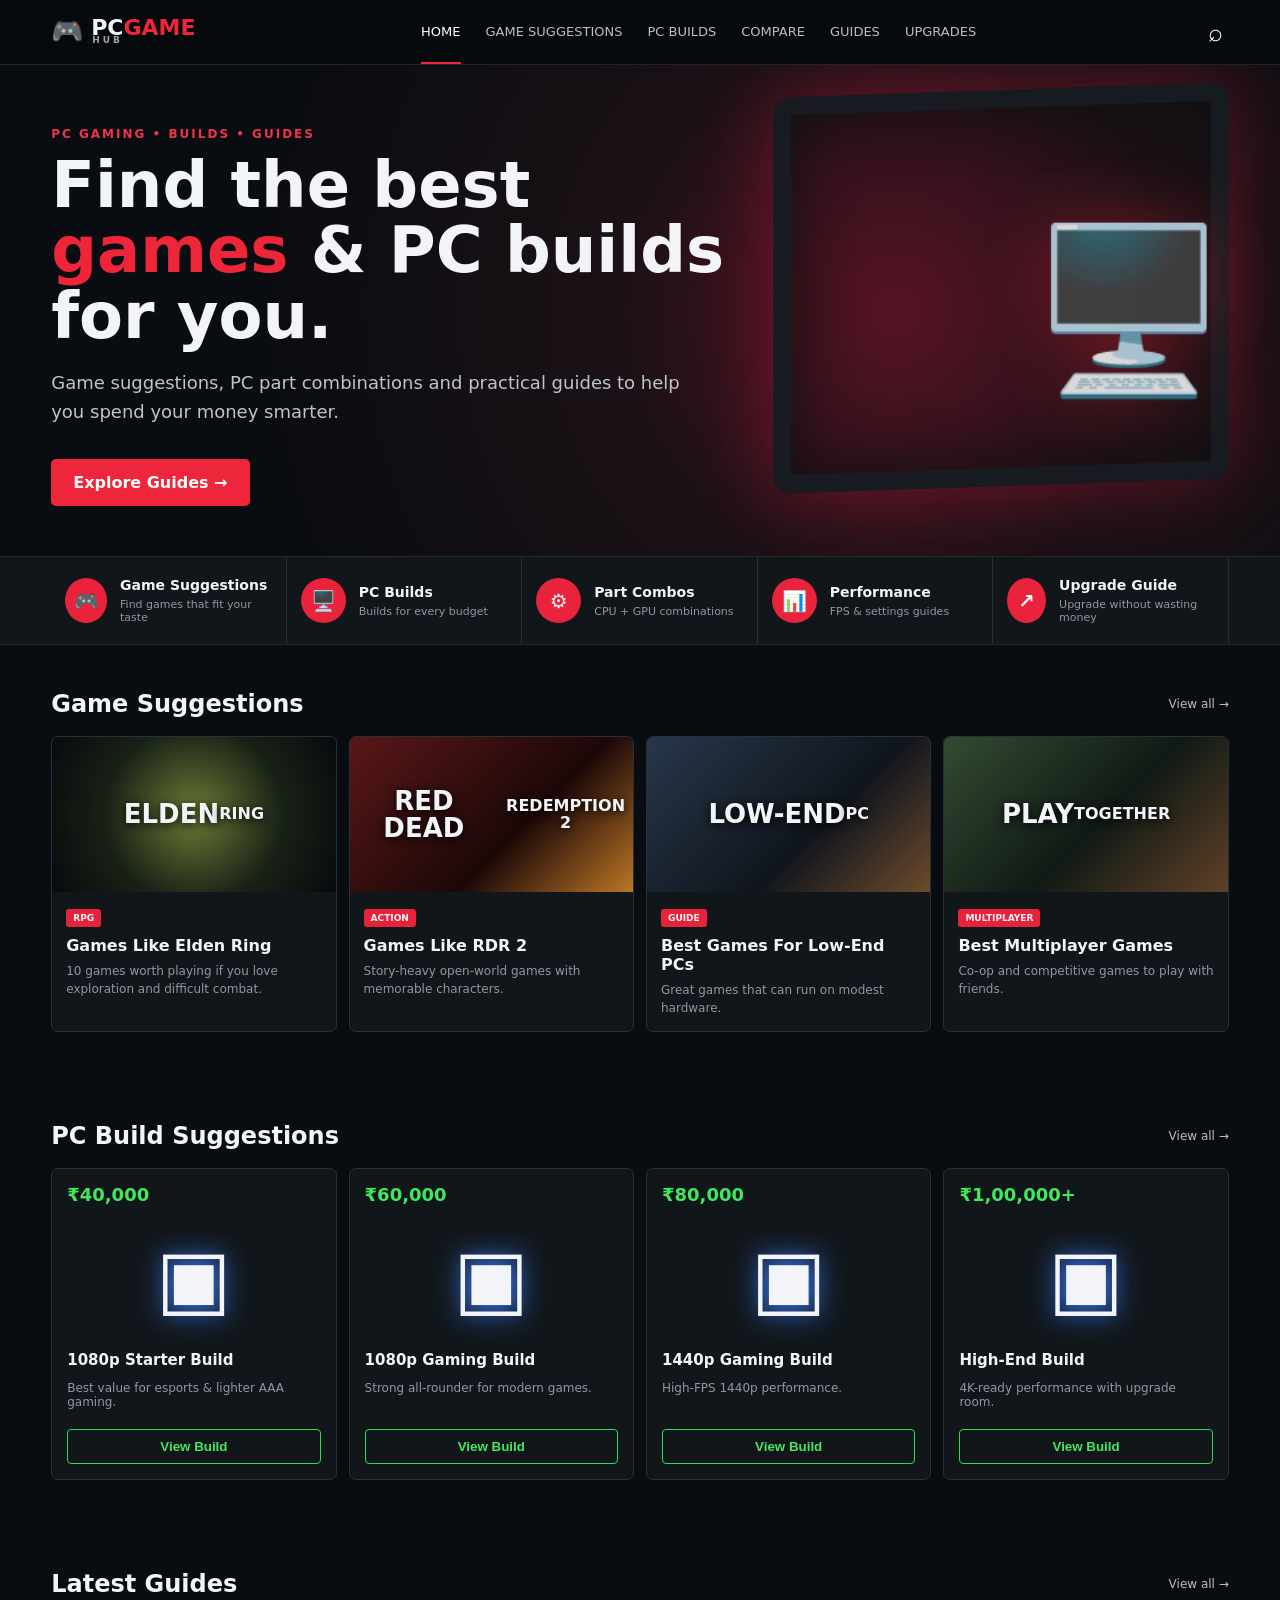
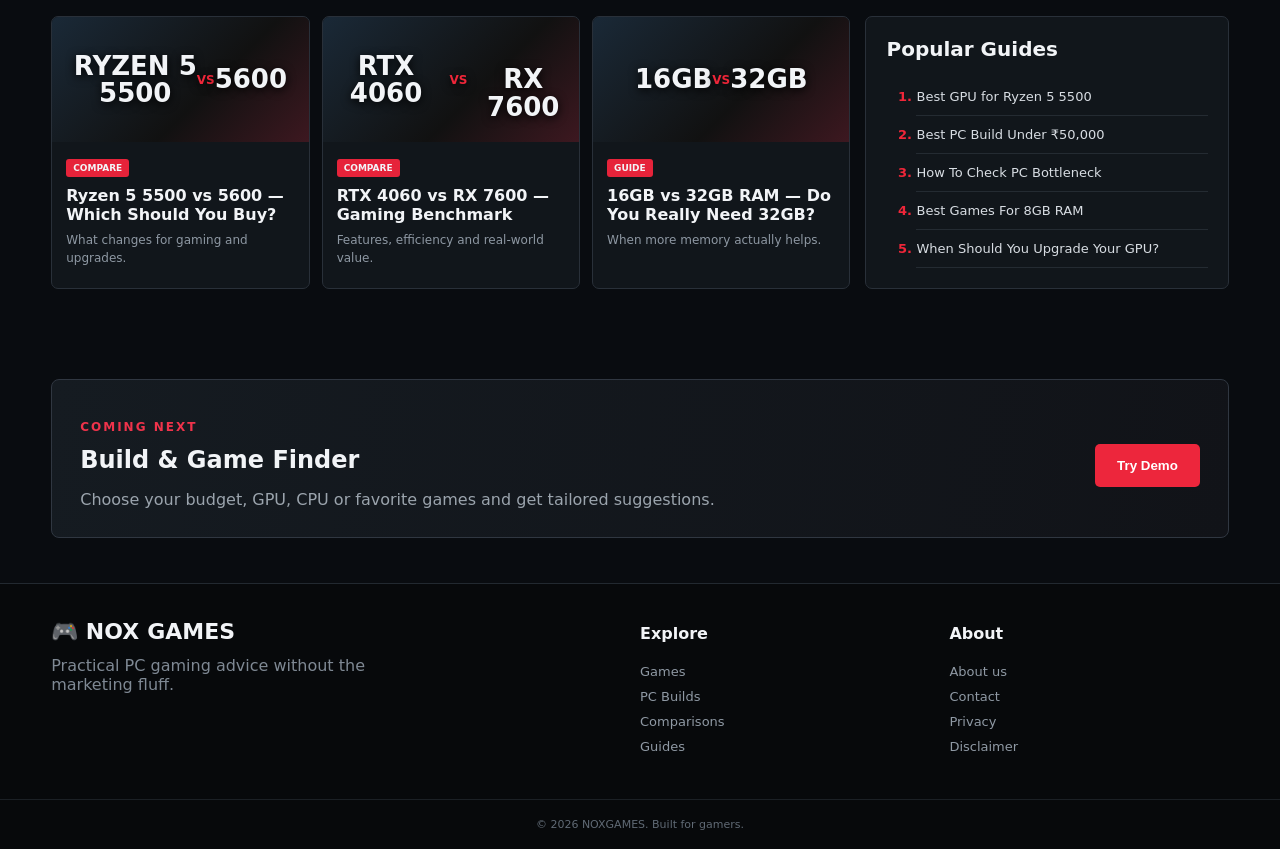
==== index.html @ 0045903d "Add files via upload site 1" ====
<!DOCTYPE html>
<html lang="en">
<head>
  <meta charset="UTF-8">
  <meta name="viewport" content="width=device-width, initial-scale=1.0">
  <meta name="description" content="NOXGAMES — game suggestions, PC build combinations, comparisons and upgrade guides.">
  <title>NOXGAMES — Games & PC Builds</title>
  <link rel="stylesheet" href="styles.css">
</head>
<body>
<header class="site-header">
  <div class="container nav">
    <a class="brand" href="#"><span class="brand-icon">🎮</span><span>PC<span>GAME</span><small>HUB</small></span></a>
    <button class="menu-btn" aria-label="Open menu">☰</button>
    <nav>
      <a class="active" href="#home">Home</a>
      <a href="#games">Game Suggestions</a>
      <a href="#builds">PC Builds</a>
      <a href="#compare">Compare</a>
      <a href="#guides">Guides</a>
      <a href="#upgrades">Upgrades</a>
    </nav>
    <button class="search-btn" aria-label="Search">⌕</button>
  </div>
</header>

<main id="home">
<section class="hero">
  <div class="hero-overlay"></div>
  <div class="container hero-content">
    <div class="hero-copy">
      <p class="eyebrow">PC GAMING • BUILDS • GUIDES</p>
      <h1>Find the best <span>games</span> & PC builds for you.</h1>
      <p>Game suggestions, PC part combinations and practical guides to help you spend your money smarter.</p>
      <a class="btn" href="#guides">Explore Guides →</a>
    </div>
    <div class="hero-art" aria-hidden="true">🖥️</div>
  </div>
</section>

<section class="quick-links">
  <div class="container quick-grid">
    <a href="#games"><b>🎮</b><span><strong>Game Suggestions</strong><small>Find games that fit your taste</small></span></a>
    <a href="#builds"><b>🖥️</b><span><strong>PC Builds</strong><small>Builds for every budget</small></span></a>
    <a href="#compare"><b>⚙️</b><span><strong>Part Combos</strong><small>CPU + GPU combinations</small></span></a>
    <a href="#guides"><b>📊</b><span><strong>Performance</strong><small>FPS & settings guides</small></span></a>
    <a href="#upgrades"><b>↗</b><span><strong>Upgrade Guide</strong><small>Upgrade without wasting money</small></span></a>
  </div>
</section>

<section class="section container" id="games">
  <div class="section-head"><h2>Game Suggestions</h2><a href="#">View all →</a></div>
  <div class="cards game-cards">
    <article class="card game-card"><div class="thumb t1">ELDEN<br><em>RING</em></div><div class="card-body"><span class="tag">RPG</span><h3>Games Like Elden Ring</h3><p>10 games worth playing if you love exploration and difficult combat.</p></div></article>
    <article class="card game-card"><div class="thumb t2">RED DEAD<br><em>REDEMPTION 2</em></div><div class="card-body"><span class="tag">ACTION</span><h3>Games Like RDR 2</h3><p>Story-heavy open-world games with memorable characters.</p></div></article>
    <article class="card game-card"><div class="thumb t3">LOW-END<br><em>PC</em></div><div class="card-body"><span class="tag">GUIDE</span><h3>Best Games For Low-End PCs</h3><p>Great games that can run on modest hardware.</p></div></article>
    <article class="card game-card"><div class="thumb t4">PLAY<br><em>TOGETHER</em></div><div class="card-body"><span class="tag">MULTIPLAYER</span><h3>Best Multiplayer Games</h3><p>Co-op and competitive games to play with friends.</p></div></article>
  </div>
</section>

<section class="section container" id="builds">
  <div class="section-head"><h2>PC Build Suggestions</h2><a href="#">View all →</a></div>
  <div class="cards build-cards">
    <article class="build-card"><div class="price">₹40,000</div><div class="pc">▣</div><h3>1080p Starter Build</h3><p>Best value for esports & lighter AAA gaming.</p><button>View Build</button></article>
    <article class="build-card"><div class="price">₹60,000</div><div class="pc">▣</div><h3>1080p Gaming Build</h3><p>Strong all-rounder for modern games.</p><button>View Build</button></article>
    <article class="build-card"><div class="price">₹80,000</div><div class="pc">▣</div><h3>1440p Gaming Build</h3><p>High-FPS 1440p performance.</p><button>View Build</button></article>
    <article class="build-card"><div class="price">₹1,00,000+</div><div class="pc">▣</div><h3>High-End Build</h3><p>4K-ready performance with upgrade room.</p><button>View Build</button></article>
  </div>
</section>

<section class="section container" id="guides">
  <div class="section-head"><h2>Latest Guides</h2><a href="#">View all →</a></div>
  <div class="content-grid">
    <div class="cards guide-cards">
      <article class="card guide-card"><div class="guide-thumb">RYZEN 5<br>5500 <small>VS</small> 5600</div><div class="card-body"><span class="tag">COMPARE</span><h3>Ryzen 5 5500 vs 5600 — Which Should You Buy?</h3><p>What changes for gaming and upgrades.</p></div></article>
      <article class="card guide-card"><div class="guide-thumb">RTX 4060<br><small>VS</small><br>RX 7600</div><div class="card-body"><span class="tag">COMPARE</span><h3>RTX 4060 vs RX 7600 — Gaming Benchmark</h3><p>Features, efficiency and real-world value.</p></div></article>
      <article class="card guide-card"><div class="guide-thumb">16GB <small>VS</small> 32GB</div><div class="card-body"><span class="tag">GUIDE</span><h3>16GB vs 32GB RAM — Do You Really Need 32GB?</h3><p>When more memory actually helps.</p></div></article>
    </div>
    <aside class="popular">
      <h2>Popular Guides</h2>
      <ol>
        <li>Best GPU for Ryzen 5 5500</li>
        <li>Best PC Build Under ₹50,000</li>
        <li>How To Check PC Bottleneck</li>
        <li>Best Games For 8GB RAM</li>
        <li>When Should You Upgrade Your GPU?</li>
      </ol>
    </aside>
  </div>
</section>

<section class="section container" id="compare">
  <div class="tool-box">
    <div><p class="eyebrow">COMING NEXT</p><h2>Build & Game Finder</h2><p>Choose your budget, GPU, CPU or favorite games and get tailored suggestions.</p></div>
    <button class="btn" onclick="alert('The recommendation engine is the next feature to add.')">Try Demo</button>
  </div>
</section>
</main>

<footer id="upgrades">
  <div class="container footer-grid">
    <div><div class="brand">🎮 NOX<span>GAMES</span></div><p>Practical PC gaming advice without the marketing fluff.</p></div>
    <div><h4>Explore</h4><a href="#games">Games</a><a href="#builds">PC Builds</a><a href="#compare">Comparisons</a><a href="#guides">Guides</a></div>
    <div><h4>About</h4><a href="#">About us</a><a href="#">Contact</a><a href="#">Privacy</a><a href="#">Disclaimer</a></div>
  </div>
  <div class="copyright">© 2026 NOXGAMES. Built for gamers.</div>
</footer>
<script src="script.js"></script>
</body>
</html>
---- styles.css ----
*{box-sizing:border-box}html{scroll-behavior:smooth}body{margin:0;background:#090c10;color:#f2f4f7;font-family:Inter,system-ui,-apple-system,Segoe UI,Arial,sans-serif}a{text-decoration:none;color:inherit}.container{width:min(1380px,92%);margin:auto}.site-header{position:sticky;top:0;z-index:10;background:#080b0eeb;border-bottom:1px solid #20252b;backdrop-filter:blur(12px)}.nav{height:64px;display:flex;align-items:center;gap:28px}.brand{font-weight:900;font-size:22px;line-height:.75;display:flex;align-items:center;gap:8px}.brand>span:last-child>span{color:#ef2639}.brand small{display:block;font-size:9px;letter-spacing:3px;color:#9da4ad;margin-left:1px}.brand-icon{font-size:26px}nav{display:flex;gap:25px;flex:1;justify-content:center}nav a{font-size:13px;text-transform:uppercase;color:#b7bec7;padding:23px 0}nav a:hover,nav .active{color:#fff;border-bottom:2px solid #ef2639}.search-btn,.menu-btn{border:0;background:none;color:white;font-size:25px}.menu-btn{display:none}.hero{min-height:430px;position:relative;overflow:hidden;background:radial-gradient(circle at 70% 50%,#571324 0,#1b1116 30%,#090c10 70%)}.hero:after{content:"";position:absolute;right:4%;top:25px;width:420px;height:360px;border:18px solid #171c22;border-radius:18px;box-shadow:0 0 80px #d51c3c66,inset 0 0 60px #111;transform:skewY(-2deg);opacity:.95}.hero-content{position:relative;z-index:2;display:flex;align-items:center;min-height:430px}.hero-copy{width:60%;padding:50px 0}.eyebrow{font-size:12px;letter-spacing:2px;color:#ef334b;font-weight:800}.hero h1{font-size:clamp(42px,5vw,72px);line-height:1.02;margin:12px 0 20px;max-width:760px}.hero h1 span{color:#ef2639}.hero p:not(.eyebrow){color:#bdc4cc;font-size:18px;line-height:1.6;max-width:650px}.btn{display:inline-block;margin-top:15px;background:#ed263c;color:white;padding:14px 22px;border-radius:5px;font-weight:800;border:0;cursor:pointer}.hero-art{margin-left:auto;font-size:160px;filter:drop-shadow(0 0 35px #ed263966);opacity:.9}.quick-links{background:#11161b;border-top:1px solid #222930;border-bottom:1px solid #222930}.quick-grid{display:grid;grid-template-columns:repeat(5,1fr)}.quick-grid a{display:flex;align-items:center;gap:13px;padding:20px 14px;border-right:1px solid #262d35}.quick-grid b{display:grid;place-items:center;background:#e9233b;width:45px;height:45px;border-radius:50%;font-size:20px}.quick-grid strong,.quick-grid small{display:block}.quick-grid strong{font-size:14px}.quick-grid small{color:#8e98a3;margin-top:5px;font-size:11px}.section{padding:45px 0}.section-head{display:flex;justify-content:space-between;align-items:center;margin-bottom:18px}.section-head h2{margin:0;font-size:24px}.section-head a{font-size:12px;color:#b9c0c8}.cards{display:grid;gap:12px}.game-cards{grid-template-columns:repeat(4,1fr)}.card{background:#11161b;border:1px solid #293039;border-radius:7px;overflow:hidden}.thumb,.guide-thumb{height:155px;display:flex;align-items:center;justify-content:center;text-align:center;font-weight:900;font-size:26px;line-height:1.05;text-shadow:0 2px 10px #000}.thumb em{font-style:normal;font-size:16px}.t1{background:radial-gradient(circle,#6b7b35,#182116 55%,#080a0d)}.t2{background:linear-gradient(135deg,#5a1718,#1c0808 60%,#bc7626)}.t3{background:linear-gradient(135deg,#27374b,#10151c 60%,#6c4b2a)}.t4{background:linear-gradient(135deg,#334b32,#101a15 55%,#604027)}.card-body{padding:14px}.tag{font-size:9px;font-weight:900;background:#e6233a;padding:4px 7px;border-radius:3px}.card h3{font-size:16px;margin:11px 0 7px}.card p{color:#8e98a3;font-size:12px;line-height:1.5;margin:0}.build-cards{grid-template-columns:repeat(4,1fr)}.build-card{background:#11161b;border:1px solid #293039;border-radius:7px;padding:15px;position:relative}.price{color:#42e85a;font-weight:900;font-size:18px}.pc{height:130px;display:grid;place-items:center;font-size:80px;text-shadow:0 0 25px #3c80ff;margin:8px 0}.build-card h3{margin:0 0 6px;font-size:15px}.build-card p{color:#8e98a3;font-size:12px;min-height:36px}.build-card button{width:100%;background:transparent;border:1px solid #2edb4d;color:#47e75f;padding:9px;border-radius:4px;font-weight:800}.content-grid{display:grid;grid-template-columns:2.2fr 1fr;gap:15px}.guide-cards{grid-template-columns:repeat(3,1fr)}.guide-thumb{height:125px;background:linear-gradient(135deg,#1a2937,#111 60%,#3d1820)}.guide-thumb small{font-size:12px;color:#ef2639}.popular{background:#11161b;border:1px solid #293039;border-radius:7px;padding:20px}.popular h2{margin-top:0;font-size:20px}.popular ol{padding-left:30px;margin:0}.popular li{padding:11px 0;border-bottom:1px solid #242b32;color:#d8dde3;font-size:13px}.popular li::marker{color:#ef2639;font-weight:900}.tool-box{display:flex;justify-content:space-between;align-items:center;padding:28px;border:1px solid #303741;border-radius:8px;background:linear-gradient(100deg,#151b21,#111318)}.tool-box h2{margin:4px 0}.tool-box p:not(.eyebrow){color:#9ba4ad;margin-bottom:0}footer{border-top:1px solid #222930;background:#07090b;padding-top:40px}.footer-grid{display:grid;grid-template-columns:2fr 1fr 1fr;gap:30px;padding-bottom:35px}.footer-grid p{color:#7f8994;max-width:380px}.footer-grid h4{margin-top:0}.footer-grid a{display:block;color:#8f99a4;font-size:13px;margin:10px 0}.copyright{text-align:center;border-top:1px solid #1b2025;padding:18px;color:#606a75;font-size:11px}.menu-btn{display:none}@media(max-width:900px){nav{display:none}.menu-btn{display:block;margin-left:auto}.search-btn{display:none}.hero-copy{width:100%}.hero-art{display:none}.quick-grid{grid-template-columns:repeat(2,1fr)}.game-cards,.build-cards{grid-template-columns:repeat(2,1fr)}.content-grid{grid-template-columns:1fr}.guide-cards{grid-template-columns:repeat(2,1fr)}}@media(max-width:560px){.nav{height:58px}.brand{font-size:18px}.hero{min-height:520px}.hero-content{min-height:520px}.hero h1{font-size:40px}.hero p:not(.eyebrow){font-size:15px}.quick-grid,.game-cards,.build-cards,.guide-cards,.footer-grid{grid-template-columns:1fr}.quick-grid a{border-right:0}.section{padding:32px 0}.tool-box{display:block}.tool-box .btn{width:100%}}
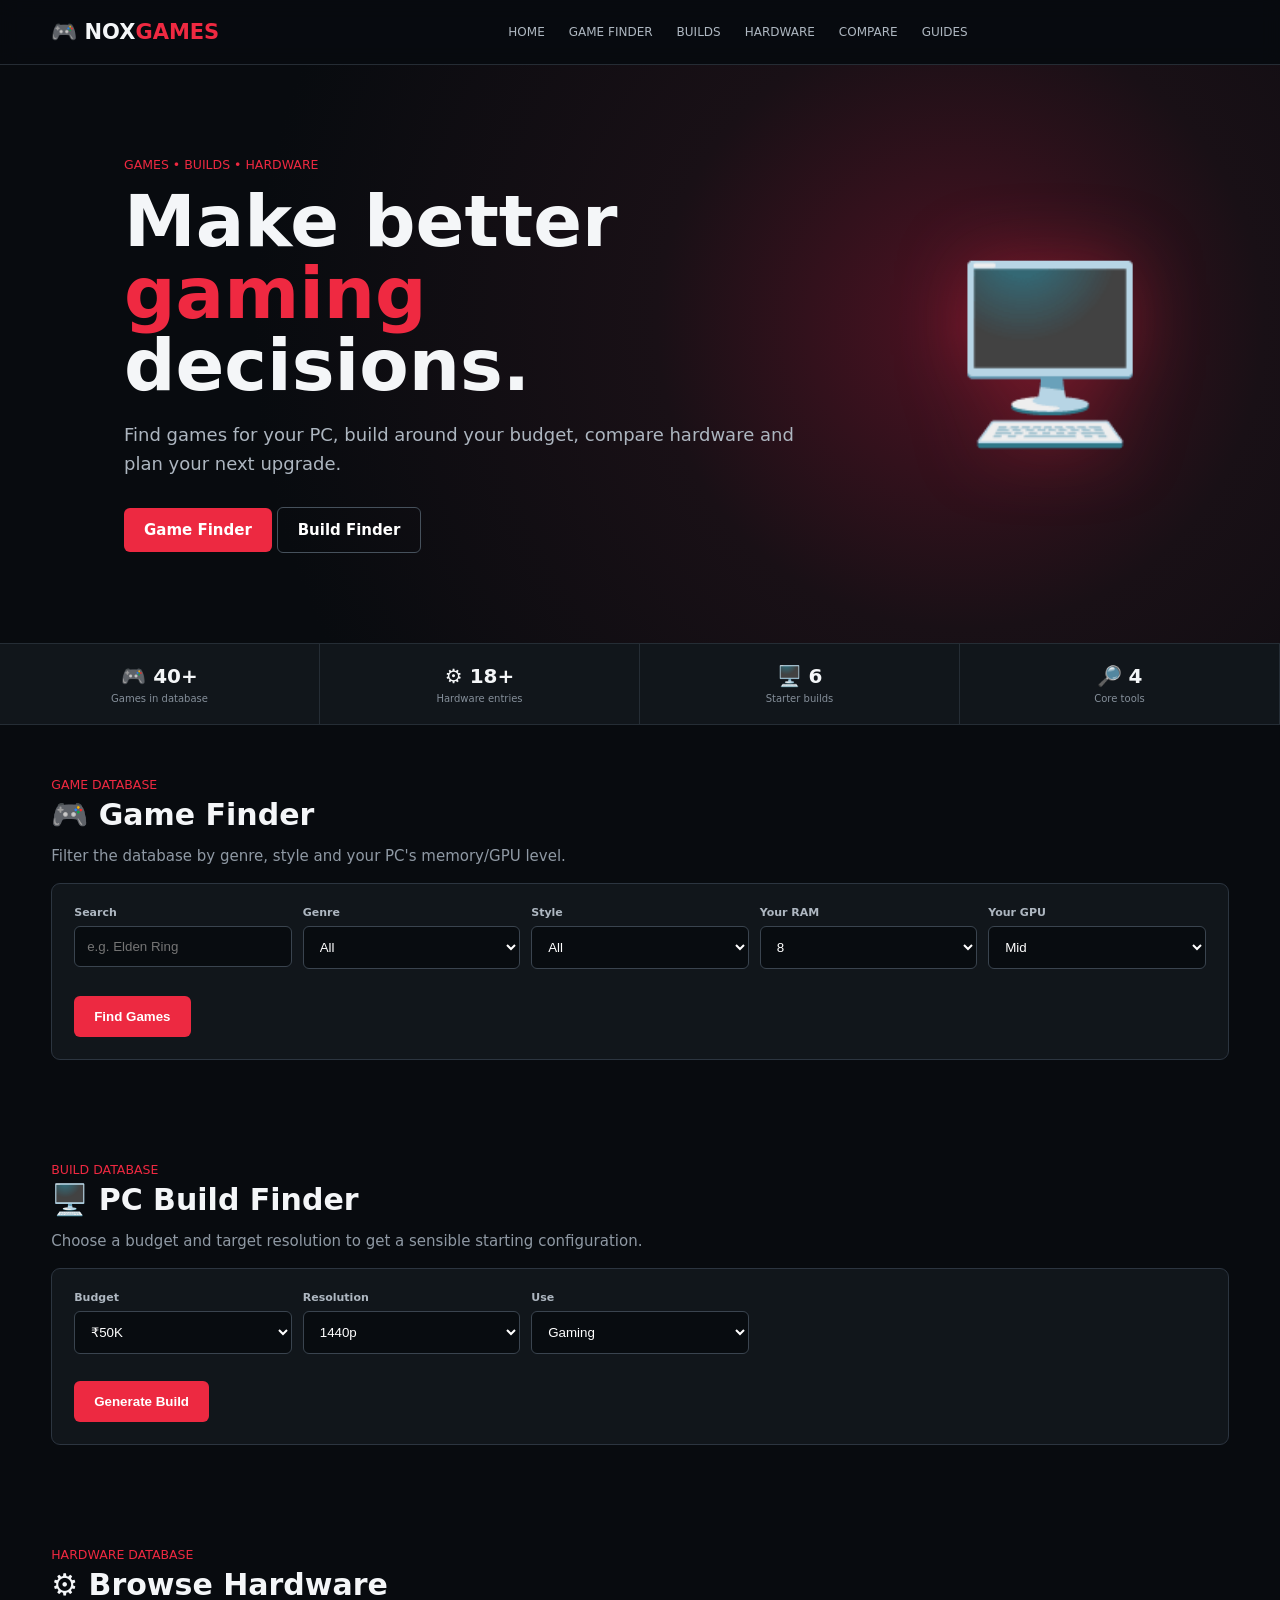
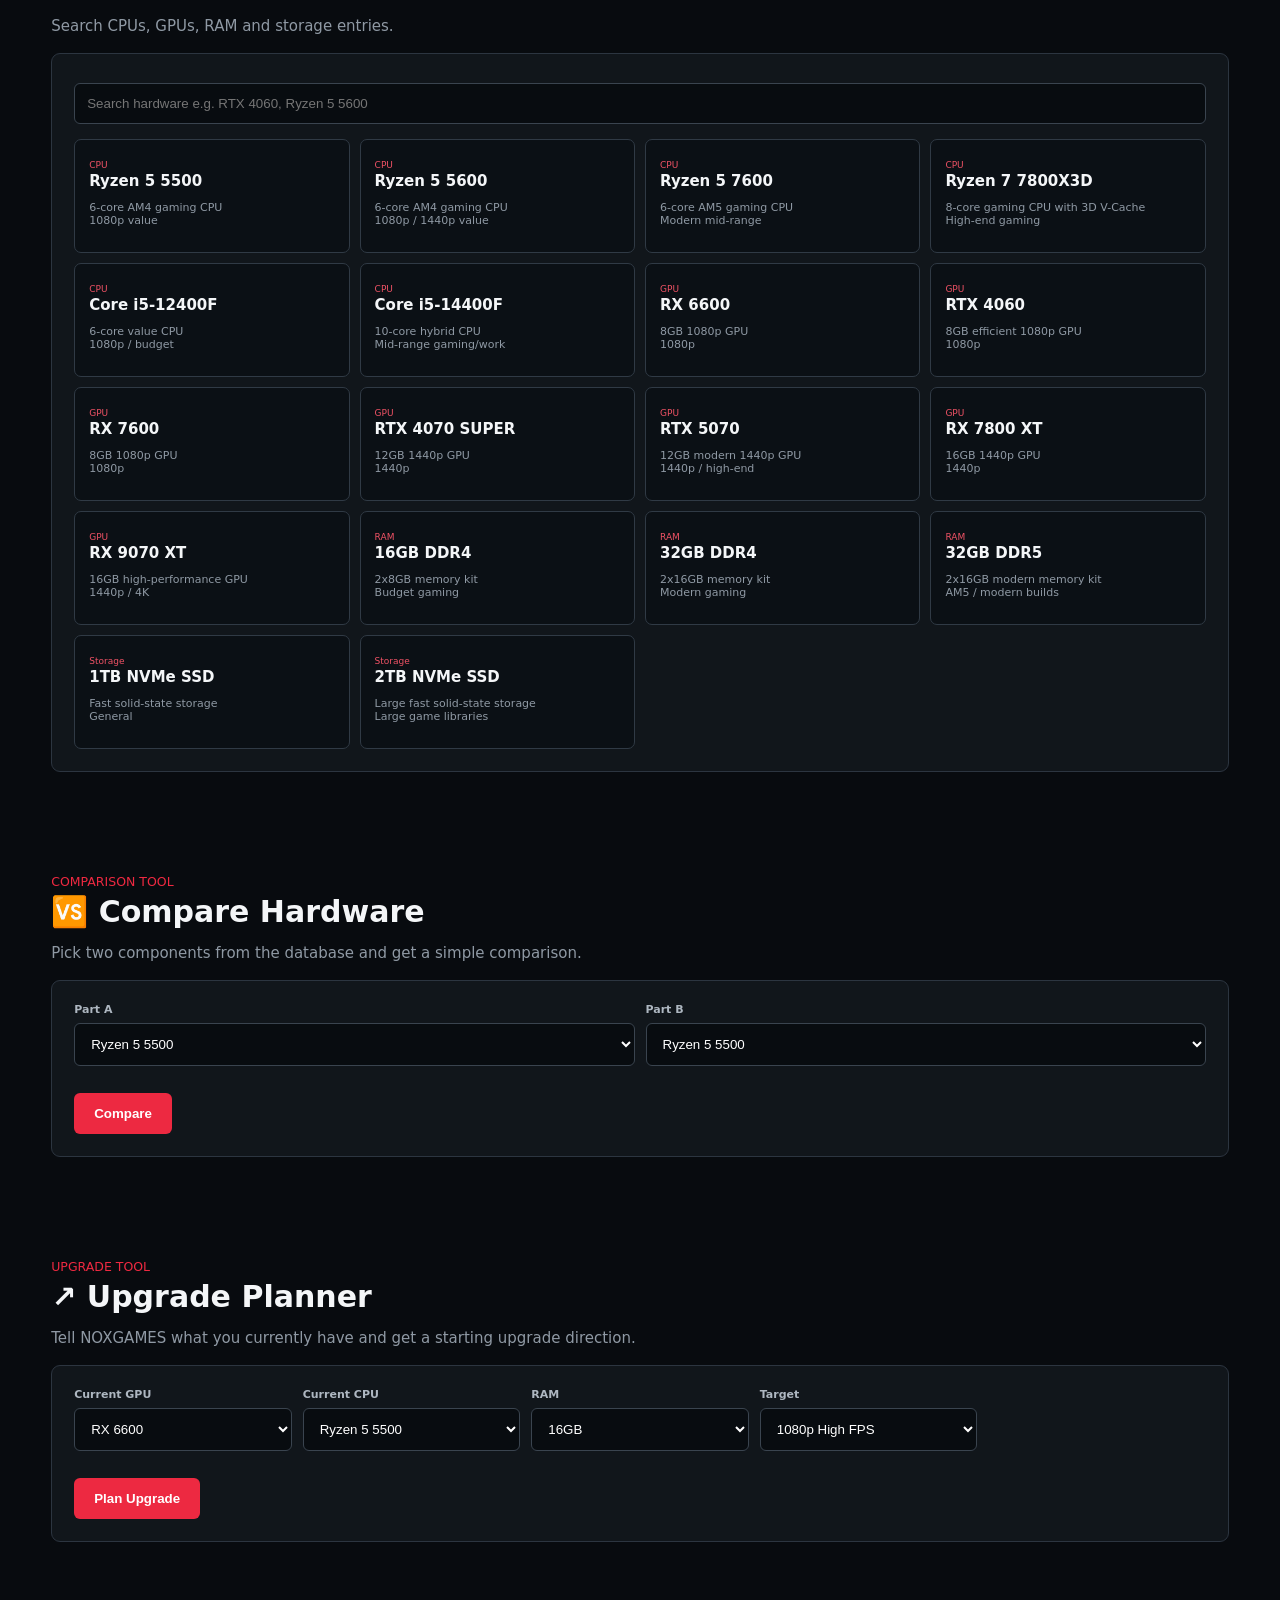
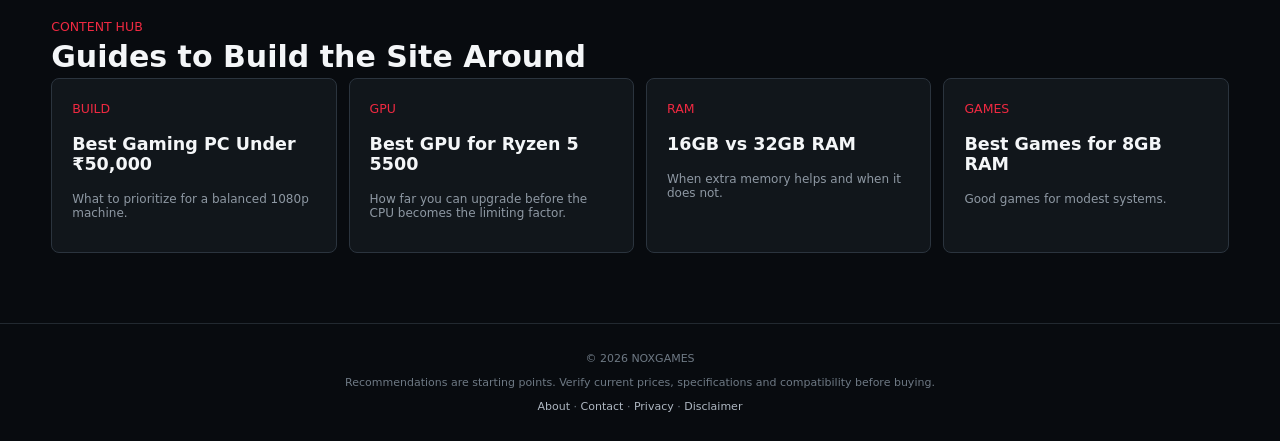
==== commit b1f0ac8f: "Add files via upload noxgame.in" ====
--- a/index.html
+++ b/index.html
@@ -1,110 +1,63 @@
-<!DOCTYPE html>
-<html lang="en">
-<head>
-  <meta charset="UTF-8">
-  <meta name="viewport" content="width=device-width, initial-scale=1.0">
-  <meta name="description" content="NOXGAMES — game suggestions, PC build combinations, comparisons and upgrade guides.">
-  <title>NOXGAMES — Games & PC Builds</title>
-  <link rel="stylesheet" href="styles.css">
-</head>
-<body>
-<header class="site-header">
-  <div class="container nav">
-    <a class="brand" href="#"><span class="brand-icon">🎮</span><span>PC<span>GAME</span><small>HUB</small></span></a>
-    <button class="menu-btn" aria-label="Open menu">☰</button>
-    <nav>
-      <a class="active" href="#home">Home</a>
-      <a href="#games">Game Suggestions</a>
-      <a href="#builds">PC Builds</a>
-      <a href="#compare">Compare</a>
-      <a href="#guides">Guides</a>
-      <a href="#upgrades">Upgrades</a>
-    </nav>
-    <button class="search-btn" aria-label="Search">⌕</button>
-  </div>
-</header>
+<!doctype html>
+<html lang="en"><head>
+<meta charset="utf-8"><meta name="viewport" content="width=device-width,initial-scale=1">
+<meta name="description" content="NOXGAMES — game finder, PC build finder, hardware database, comparisons and upgrade tools.">
+<title>NOXGAMES — Gaming & PC Hardware Hub</title>
+<link rel="stylesheet" href="styles.css">
+</head><body>
+<header><div class="nav">
+<a class="logo" href="#home">🎮 NOX<span>GAMES</span></a>
+<button id="menu">☰</button>
+<nav id="nav"><a href="#home">Home</a><a href="#finder">Game Finder</a><a href="#builds">Builds</a><a href="#hardware">Hardware</a><a href="#compare">Compare</a><a href="#guides">Guides</a></nav>
+</div></header>
 
-<main id="home">
-<section class="hero">
-  <div class="hero-overlay"></div>
-  <div class="container hero-content">
-    <div class="hero-copy">
-      <p class="eyebrow">PC GAMING • BUILDS • GUIDES</p>
-      <h1>Find the best <span>games</span> & PC builds for you.</h1>
-      <p>Game suggestions, PC part combinations and practical guides to help you spend your money smarter.</p>
-      <a class="btn" href="#guides">Explore Guides →</a>
-    </div>
-    <div class="hero-art" aria-hidden="true">🖥️</div>
-  </div>
-</section>
+<section class="hero" id="home"><div class="hero-copy">
+<small>GAMES • BUILDS • HARDWARE</small><h1>Make better <b>gaming</b> decisions.</h1>
+<p>Find games for your PC, build around your budget, compare hardware and plan your next upgrade.</p>
+<a class="button" href="#finder">Game Finder</a> <a class="button ghost" href="#builds">Build Finder</a>
+</div><div class="hero-art">🖥️</div></section>
 
-<section class="quick-links">
-  <div class="container quick-grid">
-    <a href="#games"><b>🎮</b><span><strong>Game Suggestions</strong><small>Find games that fit your taste</small></span></a>
-    <a href="#builds"><b>🖥️</b><span><strong>PC Builds</strong><small>Builds for every budget</small></span></a>
-    <a href="#compare"><b>⚙️</b><span><strong>Part Combos</strong><small>CPU + GPU combinations</small></span></a>
-    <a href="#guides"><b>📊</b><span><strong>Performance</strong><small>FPS & settings guides</small></span></a>
-    <a href="#upgrades"><b>↗</b><span><strong>Upgrade Guide</strong><small>Upgrade without wasting money</small></span></a>
-  </div>
-</section>
+<section class="stats"><div><b>🎮 40+</b><small>Games in database</small></div><div><b>⚙️ 18+</b><small>Hardware entries</small></div><div><b>🖥️ 6</b><small>Starter builds</small></div><div><b>🔎 4</b><small>Core tools</small></div></section>
 
-<section class="section container" id="games">
-  <div class="section-head"><h2>Game Suggestions</h2><a href="#">View all →</a></div>
-  <div class="cards game-cards">
-    <article class="card game-card"><div class="thumb t1">ELDEN<br><em>RING</em></div><div class="card-body"><span class="tag">RPG</span><h3>Games Like Elden Ring</h3><p>10 games worth playing if you love exploration and difficult combat.</p></div></article>
-    <article class="card game-card"><div class="thumb t2">RED DEAD<br><em>REDEMPTION 2</em></div><div class="card-body"><span class="tag">ACTION</span><h3>Games Like RDR 2</h3><p>Story-heavy open-world games with memorable characters.</p></div></article>
-    <article class="card game-card"><div class="thumb t3">LOW-END<br><em>PC</em></div><div class="card-body"><span class="tag">GUIDE</span><h3>Best Games For Low-End PCs</h3><p>Great games that can run on modest hardware.</p></div></article>
-    <article class="card game-card"><div class="thumb t4">PLAY<br><em>TOGETHER</em></div><div class="card-body"><span class="tag">MULTIPLAYER</span><h3>Best Multiplayer Games</h3><p>Co-op and competitive games to play with friends.</p></div></article>
-  </div>
-</section>
+<section class="tool" id="finder"><small>GAME DATABASE</small><h2>🎮 Game Finder</h2><p>Filter the database by genre, style and your PC's memory/GPU level.</p>
+<div class="panel"><div class="fields">
+<label>Search<input id="gameSearch" placeholder="e.g. Elden Ring"></label>
+<label>Genre<select id="genre"><option>All</option><option>Action</option><option>RPG</option><option>Open World</option><option>Horror</option><option>Indie</option><option>Multiplayer</option><option>Racing</option></select></label>
+<label>Style<select id="style"><option>All</option><option>Story</option><option>Combat</option><option>Exploration</option><option>Co-op</option></select></label>
+<label>Your RAM<select id="ram"><option>4</option><option selected>8</option><option>16</option><option>32</option></select></label>
+<label>Your GPU<select id="gpu"><option>Low</option><option selected>Mid</option><option>High</option></select></label>
+</div><button class="button" id="findGames">Find Games</button><div id="gameResults"></div></div></section>
 
-<section class="section container" id="builds">
-  <div class="section-head"><h2>PC Build Suggestions</h2><a href="#">View all →</a></div>
-  <div class="cards build-cards">
-    <article class="build-card"><div class="price">₹40,000</div><div class="pc">▣</div><h3>1080p Starter Build</h3><p>Best value for esports & lighter AAA gaming.</p><button>View Build</button></article>
-    <article class="build-card"><div class="price">₹60,000</div><div class="pc">▣</div><h3>1080p Gaming Build</h3><p>Strong all-rounder for modern games.</p><button>View Build</button></article>
-    <article class="build-card"><div class="price">₹80,000</div><div class="pc">▣</div><h3>1440p Gaming Build</h3><p>High-FPS 1440p performance.</p><button>View Build</button></article>
-    <article class="build-card"><div class="price">₹1,00,000+</div><div class="pc">▣</div><h3>High-End Build</h3><p>4K-ready performance with upgrade room.</p><button>View Build</button></article>
-  </div>
-</section>
+<section class="tool" id="builds"><small>BUILD DATABASE</small><h2>🖥️ PC Build Finder</h2><p>Choose a budget and target resolution to get a sensible starting configuration.</p>
+<div class="panel"><div class="fields">
+<label>Budget<select id="budget"><option>₹35K</option><option selected>₹50K</option><option>₹65K</option><option>₹80K</option><option>₹1L</option><option>₹1.3L+</option></select></label>
+<label>Resolution<select id="resolution"><option>1080p</option><option selected>1440p</option><option>4K</option></select></label>
+<label>Use<select id="use"><option>Gaming</option><option>Gaming + Work</option><option>Streaming</option></select></label>
+</div><button class="button" id="findBuild">Generate Build</button><div id="buildResult"></div></div></section>
 
-<section class="section container" id="guides">
-  <div class="section-head"><h2>Latest Guides</h2><a href="#">View all →</a></div>
-  <div class="content-grid">
-    <div class="cards guide-cards">
-      <article class="card guide-card"><div class="guide-thumb">RYZEN 5<br>5500 <small>VS</small> 5600</div><div class="card-body"><span class="tag">COMPARE</span><h3>Ryzen 5 5500 vs 5600 — Which Should You Buy?</h3><p>What changes for gaming and upgrades.</p></div></article>
-      <article class="card guide-card"><div class="guide-thumb">RTX 4060<br><small>VS</small><br>RX 7600</div><div class="card-body"><span class="tag">COMPARE</span><h3>RTX 4060 vs RX 7600 — Gaming Benchmark</h3><p>Features, efficiency and real-world value.</p></div></article>
-      <article class="card guide-card"><div class="guide-thumb">16GB <small>VS</small> 32GB</div><div class="card-body"><span class="tag">GUIDE</span><h3>16GB vs 32GB RAM — Do You Really Need 32GB?</h3><p>When more memory actually helps.</p></div></article>
-    </div>
-    <aside class="popular">
-      <h2>Popular Guides</h2>
-      <ol>
-        <li>Best GPU for Ryzen 5 5500</li>
-        <li>Best PC Build Under ₹50,000</li>
-        <li>How To Check PC Bottleneck</li>
-        <li>Best Games For 8GB RAM</li>
-        <li>When Should You Upgrade Your GPU?</li>
-      </ol>
-    </aside>
-  </div>
-</section>
+<section class="tool" id="hardware"><small>HARDWARE DATABASE</small><h2>⚙️ Browse Hardware</h2><p>Search CPUs, GPUs, RAM and storage entries.</p>
+<div class="panel"><input class="wide" id="hardwareSearch" placeholder="Search hardware e.g. RTX 4060, Ryzen 5 5600"><div class="hardware-grid" id="hardwareResults"></div></div></section>
 
-<section class="section container" id="compare">
-  <div class="tool-box">
-    <div><p class="eyebrow">COMING NEXT</p><h2>Build & Game Finder</h2><p>Choose your budget, GPU, CPU or favorite games and get tailored suggestions.</p></div>
-    <button class="btn" onclick="alert('The recommendation engine is the next feature to add.')">Try Demo</button>
-  </div>
-</section>
-</main>
+<section class="tool" id="compare"><small>COMPARISON TOOL</small><h2>🆚 Compare Hardware</h2><p>Pick two components from the database and get a simple comparison.</p>
+<div class="panel"><div class="fields two"><label>Part A<select id="partA"></select></label><label>Part B<select id="partB"></select></label></div><button class="button" id="compareBtn">Compare</button><div id="compareResult"></div></div></section>
 
-<footer id="upgrades">
-  <div class="container footer-grid">
-    <div><div class="brand">🎮 NOX<span>GAMES</span></div><p>Practical PC gaming advice without the marketing fluff.</p></div>
-    <div><h4>Explore</h4><a href="#games">Games</a><a href="#builds">PC Builds</a><a href="#compare">Comparisons</a><a href="#guides">Guides</a></div>
-    <div><h4>About</h4><a href="#">About us</a><a href="#">Contact</a><a href="#">Privacy</a><a href="#">Disclaimer</a></div>
-  </div>
-  <div class="copyright">© 2026 NOXGAMES. Built for gamers.</div>
-</footer>
+<section class="tool"><small>UPGRADE TOOL</small><h2>↗️ Upgrade Planner</h2><p>Tell NOXGAMES what you currently have and get a starting upgrade direction.</p>
+<div class="panel"><div class="fields">
+<label>Current GPU<select id="upGpu"><option>RX 6600</option><option>RTX 4060</option><option>RX 7600</option><option>RTX 4070 SUPER</option></select></label>
+<label>Current CPU<select id="upCpu"><option>Ryzen 5 5500</option><option>Ryzen 5 5600</option><option>Ryzen 5 7600</option><option>Core i5-12400F</option></select></label>
+<label>RAM<select id="upRam"><option>8GB</option><option selected>16GB</option><option>32GB</option></select></label>
+<label>Target<select id="target"><option>1080p High FPS</option><option>1440p</option><option>4K</option></select></label>
+</div><button class="button" id="upgradeBtn">Plan Upgrade</button><div id="upgradeResult"></div></div></section>
+
+<section class="content" id="guides"><small>CONTENT HUB</small><h2>Guides to Build the Site Around</h2><div class="cards">
+<article><small>BUILD</small><h3>Best Gaming PC Under ₹50,000</h3><p>What to prioritize for a balanced 1080p machine.</p></article>
+<article><small>GPU</small><h3>Best GPU for Ryzen 5 5500</h3><p>How far you can upgrade before the CPU becomes the limiting factor.</p></article>
+<article><small>RAM</small><h3>16GB vs 32GB RAM</h3><p>When extra memory helps and when it does not.</p></article>
+<article><small>GAMES</small><h3>Best Games for 8GB RAM</h3><p>Good games for modest systems.</p></article>
+</div></section>
+
+<footer><div>© 2026 NOXGAMES</div><p>Recommendations are starting points. Verify current prices, specifications and compatibility before buying.</p>
+<a href="#">About</a> · <a href="#">Contact</a> · <a href="#">Privacy</a> · <a href="#">Disclaimer</a></footer>
+<script>const GAMES=[["Elden Ring", "RPG", "Combat, Exploration", "12", "Mid", "Difficult combat, huge world, deep build variety."], ["Red Dead Redemption 2", "Action", "Story, Exploration", "12", "High", "Story-heavy open world with a detailed setting."], ["Cyberpunk 2077", "RPG", "Story, Exploration", "16", "High", "Open-world RPG with quests and character builds."], ["Hades", "Action", "Combat", "4", "Low", "Fast roguelike combat with a strong story."], ["Stardew Valley", "Indie", "Exploration", "4", "Low", "Relaxed farming, exploration and co-op."], ["Terraria", "Indie", "Exploration, Combat", "4", "Low", "Sandbox exploration, building and combat."], ["Left 4 Dead 2", "Multiplayer", "Co-op, Combat", "4", "Low", "Classic four-player co-op zombie action."], ["Helldivers 2", "Multiplayer", "Co-op, Combat", "16", "Mid", "Chaotic cooperative missions for squads."], ["Resident Evil 4", "Horror", "Story, Combat", "8", "Mid", "Survival horror mixed with action combat."], ["Baldur's Gate 3", "RPG", "Story, Exploration", "16", "Mid", "Choice-heavy RPG with turn-based combat."], ["The Witcher 3", "RPG", "Story, Exploration", "8", "Mid", "Large open world and story-driven quests."], ["Forza Horizon 5", "Racing", "Exploration, Multiplayer", "16", "Mid", "Open-world racing with a huge car roster."], ["Valorant", "Multiplayer", "Combat", "4", "Low", "Competitive tactical shooter with low hardware demands."], ["Counter-Strike 2", "Multiplayer", "Combat", "8", "Low", "Competitive tactical FPS."], ["Fortnite", "Multiplayer", "Combat", "8", "Low", "Battle royale with scalable graphics settings."], ["Minecraft", "Indie", "Exploration", "4", "Low", "Sandbox building and exploration."], ["God of War", "Action", "Story, Combat", "8", "High", "Cinematic action adventure."], ["Hogwarts Legacy", "RPG", "Story, Exploration", "16", "High", "Open-world action RPG in the Wizarding World."], ["Black Myth: Wukong", "Action", "Combat, Exploration", "16", "High", "Visually demanding action RPG."], ["Grand Theft Auto V", "Action", "Story, Exploration", "8", "Mid", "Open-world action with a large modding community."], ["Death Stranding", "Action", "Exploration", "8", "Mid", "Atmospheric traversal and story."], ["Control", "Action", "Story, Combat", "8", "Mid", "Supernatural action with demanding visuals."], ["Doom Eternal", "Action", "Combat", "8", "Mid", "Very fast single-player FPS combat."], ["Hollow Knight", "Indie", "Combat, Exploration", "4", "Low", "Exploration-heavy metroidvania."], ["Ori and the Will of the Wisps", "Indie", "Exploration", "8", "Low", "Beautiful platforming and exploration."], ["Subnautica", "Indie", "Exploration", "8", "Mid", "Underwater survival and exploration."], ["Sea of Thieves", "Multiplayer", "Co-op, Exploration", "8", "Mid", "Open-ended pirate adventure with friends."], ["Apex Legends", "Multiplayer", "Combat", "8", "Mid", "Fast competitive battle royale."], ["Overwatch 2", "Multiplayer", "Combat", "8", "Low", "Hero shooter with team-based matches."], ["Palworld", "Multiplayer", "Exploration, Co-op", "16", "Mid", "Survival crafting with creature collecting."], ["Lies of P", "RPG", "Combat", "16", "High", "Soulslike combat and a dark story."], ["Sekiro", "Action", "Combat", "8", "Mid", "Precision-focused sword combat."], ["Monster Hunter World", "RPG", "Combat, Co-op", "8", "Mid", "Large-monster hunts with deep gear progression."], ["Monster Hunter Wilds", "RPG", "Combat, Co-op", "16", "High", "Modern monster hunting with demanding visuals."], ["Assassin's Creed Odyssey", "Action", "Story, Exploration", "8", "Mid", "Large historical open-world RPG."], ["Far Cry 5", "Action", "Story, Exploration", "8", "Mid", "Open-world shooter with co-op."], ["DOOM", "Action", "Combat", "8", "Mid", "Fast-paced demon-slaying FPS."], ["Dead Space", "Horror", "Story, Combat", "16", "High", "Atmospheric survival horror."], ["Alan Wake 2", "Horror", "Story", "16", "High", "Cinematic psychological horror."], ["Detroit: Become Human", "Story", "Story, Exploration", "8", "Mid", "Choice-driven cinematic adventure."]];const HARDWARE=[["Ryzen 5 5500", "CPU", "6-core AM4 gaming CPU", "1080p value"], ["Ryzen 5 5600", "CPU", "6-core AM4 gaming CPU", "1080p / 1440p value"], ["Ryzen 5 7600", "CPU", "6-core AM5 gaming CPU", "Modern mid-range"], ["Ryzen 7 7800X3D", "CPU", "8-core gaming CPU with 3D V-Cache", "High-end gaming"], ["Core i5-12400F", "CPU", "6-core value CPU", "1080p / budget"], ["Core i5-14400F", "CPU", "10-core hybrid CPU", "Mid-range gaming/work"], ["RX 6600", "GPU", "8GB 1080p GPU", "1080p"], ["RTX 4060", "GPU", "8GB efficient 1080p GPU", "1080p"], ["RX 7600", "GPU", "8GB 1080p GPU", "1080p"], ["RTX 4070 SUPER", "GPU", "12GB 1440p GPU", "1440p"], ["RTX 5070", "GPU", "12GB modern 1440p GPU", "1440p / high-end"], ["RX 7800 XT", "GPU", "16GB 1440p GPU", "1440p"], ["RX 9070 XT", "GPU", "16GB high-performance GPU", "1440p / 4K"], ["16GB DDR4", "RAM", "2x8GB memory kit", "Budget gaming"], ["32GB DDR4", "RAM", "2x16GB memory kit", "Modern gaming"], ["32GB DDR5", "RAM", "2x16GB modern memory kit", "AM5 / modern builds"], ["1TB NVMe SSD", "Storage", "Fast solid-state storage", "General"], ["2TB NVMe SSD", "Storage", "Large fast solid-state storage", "Large game libraries"]];const BUILDS=[["₹35K", "1080p Value", "Ryzen 5 5500", "RX 6600", "16GB DDR4", "B450/B550", "500GB NVMe", "550W Bronze"], ["₹50K", "1080p Sweet Spot", "Ryzen 5 5600", "RTX 4060 / RX 7600", "16GB DDR4", "B550", "1TB NVMe", "550–650W Bronze"], ["₹65K", "1080p High-FPS", "Ryzen 5 7600", "RX 7700 XT / RTX 4060 Ti", "32GB DDR5", "B650", "1TB NVMe", "650–750W Bronze/Gold"], ["₹80K", "1440p Performance", "Ryzen 5 7600", "RTX 4070 / RX 7800 XT", "32GB DDR5", "B650", "1TB NVMe", "650–750W Gold"], ["₹1L", "1440p High-End", "Ryzen 7 7800X3D", "RTX 4070 SUPER / RX 7900 GRE", "32GB DDR5", "B650", "1–2TB NVMe", "750W Gold"], ["₹1.3L+", "4K Ready", "Ryzen 7 7800X3D", "RTX 5070 / RX 9070 XT", "32GB DDR5", "B650", "2TB NVMe", "750–850W Gold"]];</script>
 <script src="script.js"></script>
-</body>
-</html>+</body></html>
--- a/styles.css
+++ b/styles.css
@@ -1 +1 @@
-*{box-sizing:border-box}html{scroll-behavior:smooth}body{margin:0;background:#090c10;color:#f2f4f7;font-family:Inter,system-ui,-apple-system,Segoe UI,Arial,sans-serif}a{text-decoration:none;color:inherit}.container{width:min(1380px,92%);margin:auto}.site-header{position:sticky;top:0;z-index:10;background:#080b0eeb;border-bottom:1px solid #20252b;backdrop-filter:blur(12px)}.nav{height:64px;display:flex;align-items:center;gap:28px}.brand{font-weight:900;font-size:22px;line-height:.75;display:flex;align-items:center;gap:8px}.brand>span:last-child>span{color:#ef2639}.brand small{display:block;font-size:9px;letter-spacing:3px;color:#9da4ad;margin-left:1px}.brand-icon{font-size:26px}nav{display:flex;gap:25px;flex:1;justify-content:center}nav a{font-size:13px;text-transform:uppercase;color:#b7bec7;padding:23px 0}nav a:hover,nav .active{color:#fff;border-bottom:2px solid #ef2639}.search-btn,.menu-btn{border:0;background:none;color:white;font-size:25px}.menu-btn{display:none}.hero{min-height:430px;position:relative;overflow:hidden;background:radial-gradient(circle at 70% 50%,#571324 0,#1b1116 30%,#090c10 70%)}.hero:after{content:"";position:absolute;right:4%;top:25px;width:420px;height:360px;border:18px solid #171c22;border-radius:18px;box-shadow:0 0 80px #d51c3c66,inset 0 0 60px #111;transform:skewY(-2deg);opacity:.95}.hero-content{position:relative;z-index:2;display:flex;align-items:center;min-height:430px}.hero-copy{width:60%;padding:50px 0}.eyebrow{font-size:12px;letter-spacing:2px;color:#ef334b;font-weight:800}.hero h1{font-size:clamp(42px,5vw,72px);line-height:1.02;margin:12px 0 20px;max-width:760px}.hero h1 span{color:#ef2639}.hero p:not(.eyebrow){color:#bdc4cc;font-size:18px;line-height:1.6;max-width:650px}.btn{display:inline-block;margin-top:15px;background:#ed263c;color:white;padding:14px 22px;border-radius:5px;font-weight:800;border:0;cursor:pointer}.hero-art{margin-left:auto;font-size:160px;filter:drop-shadow(0 0 35px #ed263966);opacity:.9}.quick-links{background:#11161b;border-top:1px solid #222930;border-bottom:1px solid #222930}.quick-grid{display:grid;grid-template-columns:repeat(5,1fr)}.quick-grid a{display:flex;align-items:center;gap:13px;padding:20px 14px;border-right:1px solid #262d35}.quick-grid b{display:grid;place-items:center;background:#e9233b;width:45px;height:45px;border-radius:50%;font-size:20px}.quick-grid strong,.quick-grid small{display:block}.quick-grid strong{font-size:14px}.quick-grid small{color:#8e98a3;margin-top:5px;font-size:11px}.section{padding:45px 0}.section-head{display:flex;justify-content:space-between;align-items:center;margin-bottom:18px}.section-head h2{margin:0;font-size:24px}.section-head a{font-size:12px;color:#b9c0c8}.cards{display:grid;gap:12px}.game-cards{grid-template-columns:repeat(4,1fr)}.card{background:#11161b;border:1px solid #293039;border-radius:7px;overflow:hidden}.thumb,.guide-thumb{height:155px;display:flex;align-items:center;justify-content:center;text-align:center;font-weight:900;font-size:26px;line-height:1.05;text-shadow:0 2px 10px #000}.thumb em{font-style:normal;font-size:16px}.t1{background:radial-gradient(circle,#6b7b35,#182116 55%,#080a0d)}.t2{background:linear-gradient(135deg,#5a1718,#1c0808 60%,#bc7626)}.t3{background:linear-gradient(135deg,#27374b,#10151c 60%,#6c4b2a)}.t4{background:linear-gradient(135deg,#334b32,#101a15 55%,#604027)}.card-body{padding:14px}.tag{font-size:9px;font-weight:900;background:#e6233a;padding:4px 7px;border-radius:3px}.card h3{font-size:16px;margin:11px 0 7px}.card p{color:#8e98a3;font-size:12px;line-height:1.5;margin:0}.build-cards{grid-template-columns:repeat(4,1fr)}.build-card{background:#11161b;border:1px solid #293039;border-radius:7px;padding:15px;position:relative}.price{color:#42e85a;font-weight:900;font-size:18px}.pc{height:130px;display:grid;place-items:center;font-size:80px;text-shadow:0 0 25px #3c80ff;margin:8px 0}.build-card h3{margin:0 0 6px;font-size:15px}.build-card p{color:#8e98a3;font-size:12px;min-height:36px}.build-card button{width:100%;background:transparent;border:1px solid #2edb4d;color:#47e75f;padding:9px;border-radius:4px;font-weight:800}.content-grid{display:grid;grid-template-columns:2.2fr 1fr;gap:15px}.guide-cards{grid-template-columns:repeat(3,1fr)}.guide-thumb{height:125px;background:linear-gradient(135deg,#1a2937,#111 60%,#3d1820)}.guide-thumb small{font-size:12px;color:#ef2639}.popular{background:#11161b;border:1px solid #293039;border-radius:7px;padding:20px}.popular h2{margin-top:0;font-size:20px}.popular ol{padding-left:30px;margin:0}.popular li{padding:11px 0;border-bottom:1px solid #242b32;color:#d8dde3;font-size:13px}.popular li::marker{color:#ef2639;font-weight:900}.tool-box{display:flex;justify-content:space-between;align-items:center;padding:28px;border:1px solid #303741;border-radius:8px;background:linear-gradient(100deg,#151b21,#111318)}.tool-box h2{margin:4px 0}.tool-box p:not(.eyebrow){color:#9ba4ad;margin-bottom:0}footer{border-top:1px solid #222930;background:#07090b;padding-top:40px}.footer-grid{display:grid;grid-template-columns:2fr 1fr 1fr;gap:30px;padding-bottom:35px}.footer-grid p{color:#7f8994;max-width:380px}.footer-grid h4{margin-top:0}.footer-grid a{display:block;color:#8f99a4;font-size:13px;margin:10px 0}.copyright{text-align:center;border-top:1px solid #1b2025;padding:18px;color:#606a75;font-size:11px}.menu-btn{display:none}@media(max-width:900px){nav{display:none}.menu-btn{display:block;margin-left:auto}.search-btn{display:none}.hero-copy{width:100%}.hero-art{display:none}.quick-grid{grid-template-columns:repeat(2,1fr)}.game-cards,.build-cards{grid-template-columns:repeat(2,1fr)}.content-grid{grid-template-columns:1fr}.guide-cards{grid-template-columns:repeat(2,1fr)}}@media(max-width:560px){.nav{height:58px}.brand{font-size:18px}.hero{min-height:520px}.hero-content{min-height:520px}.hero h1{font-size:40px}.hero p:not(.eyebrow){font-size:15px}.quick-grid,.game-cards,.build-cards,.guide-cards,.footer-grid{grid-template-columns:1fr}.quick-grid a{border-right:0}.section{padding:32px 0}.tool-box{display:block}.tool-box .btn{width:100%}}+*{box-sizing:border-box}html{scroll-behavior:smooth}body{margin:0;background:#080b0f;color:#f4f6f8;font:15px system-ui,-apple-system,Segoe UI,Arial,sans-serif}a{text-decoration:none;color:inherit}.nav,.tool,.content{width:min(1220px,92%);margin:auto}header{position:sticky;top:0;z-index:10;background:#080b0fee;border-bottom:1px solid #252c34;backdrop-filter:blur(10px)}.nav{height:64px;display:flex;align-items:center;gap:28px}.logo{font-weight:900;font-size:21px}.logo span,h1 b,small{color:#ef2941}nav{display:flex;gap:24px;justify-content:center;flex:1}nav a{font-size:12px;text-transform:uppercase;color:#aeb7c1}#menu{display:none;background:none;border:0;color:white;font-size:24px}.hero{min-height:480px;padding:90px 5%;display:flex;align-items:center;background:radial-gradient(circle at 75% 45%,#4c1222,#191016 30%,#080b0f 70%)}.hero-copy{width:min(700px,92%);margin:auto}.hero h1{font-size:clamp(44px,6vw,72px);line-height:1;margin:12px 0 20px}.hero p{color:#adb6c0;font-size:18px;line-height:1.6}.hero-art{font-size:170px;margin:auto;filter:drop-shadow(0 0 35px #ef294155)}.button{display:inline-block;background:#ed2941;color:#fff;border:0;border-radius:6px;padding:13px 20px;font-weight:900;cursor:pointer;margin-top:10px}.ghost{background:transparent;border:1px solid #46515c}.stats{display:grid;grid-template-columns:repeat(4,1fr);background:#11161b;border-top:1px solid #252d35;border-bottom:1px solid #252d35}.stats div{padding:20px;text-align:center;border-right:1px solid #252d35}.stats b,.stats small{display:block}.stats b{font-size:20px}.stats small{font-size:10px;color:#858f9a;margin-top:5px}.tool{padding:50px 0}.tool h2,.content h2{margin:4px 0;font-size:30px}.tool>p{color:#8f99a4}.panel{background:#11161b;border:1px solid #2c3540;border-radius:9px;padding:22px;margin-top:18px}.fields{display:grid;grid-template-columns:repeat(5,1fr);gap:11px;margin-bottom:17px}.fields.two{grid-template-columns:1fr 1fr}.fields label{font-size:11px;color:#aeb7c1;font-weight:800}.fields select,.fields input,.wide{display:block;width:100%;margin-top:7px;padding:12px;background:#080c10;color:#fff;border:1px solid #3a444f;border-radius:6px}.wide{margin-bottom:15px}.results{display:grid;grid-template-columns:repeat(3,1fr);gap:10px;margin-top:20px}.result,.build,.comparison,.upgrade{background:#0b1015;border:1px solid #303a45;border-radius:7px;padding:16px}.result h3,.build h3{margin:7px 0}.result p,.build p,.comparison p,.upgrade p{font-size:12px;line-height:1.55;color:#909aa5}.hardware-grid{display:grid;grid-template-columns:repeat(4,1fr);gap:10px}.hardware-card{padding:14px;background:#0b1015;border:1px solid #303a45;border-radius:7px}.hardware-card b{display:block}.hardware-card span{font-size:9px;color:#ef5265}.hardware-card p{font-size:11px;color:#8f99a4}.parts{display:grid;grid-template-columns:1fr 1fr;gap:8px}.part{padding:10px;background:#151b21;font-size:12px}.part b{display:block}.score{font-size:34px;color:#42df61;font-weight:900}.content{padding:25px 0 70px}.cards{display:grid;grid-template-columns:repeat(4,1fr);gap:12px}.cards article{background:#11161b;border:1px solid #2b343e;border-radius:8px;padding:20px}.cards p{font-size:12px;color:#8e98a3}footer{text-align:center;border-top:1px solid #222930;padding:28px;color:#6e7984;font-size:11px}footer a{color:#aeb7c1}@media(max-width:900px){nav{display:none}#menu{display:block;margin-left:auto}.hero-art{display:none}.fields{grid-template-columns:repeat(2,1fr)}.results,.hardware-grid,.cards{grid-template-columns:repeat(2,1fr)}}@media(max-width:520px){.stats{grid-template-columns:1fr 1fr}.hero{padding:70px 5%}.hero p{font-size:15px}.fields,.fields.two,.results,.hardware-grid,.cards,.parts{grid-template-columns:1fr}.tool{padding:38px 0}}
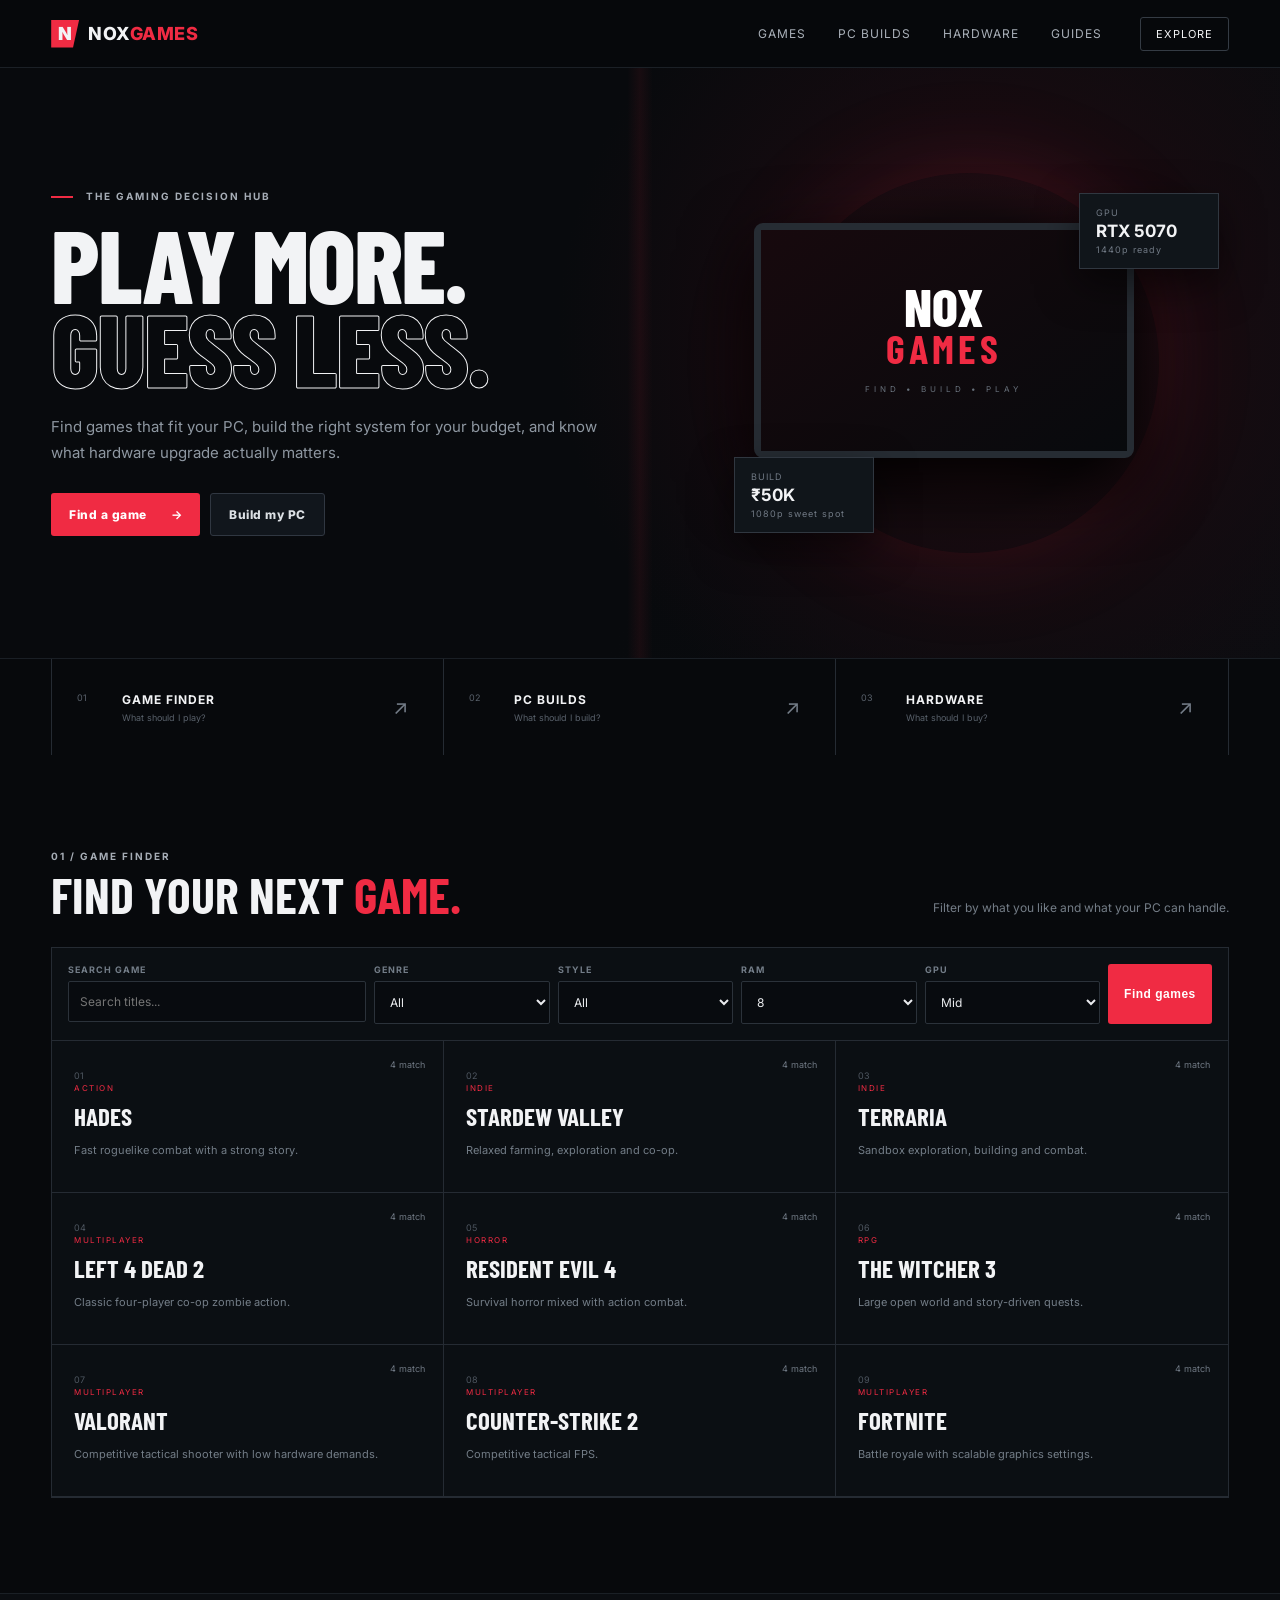
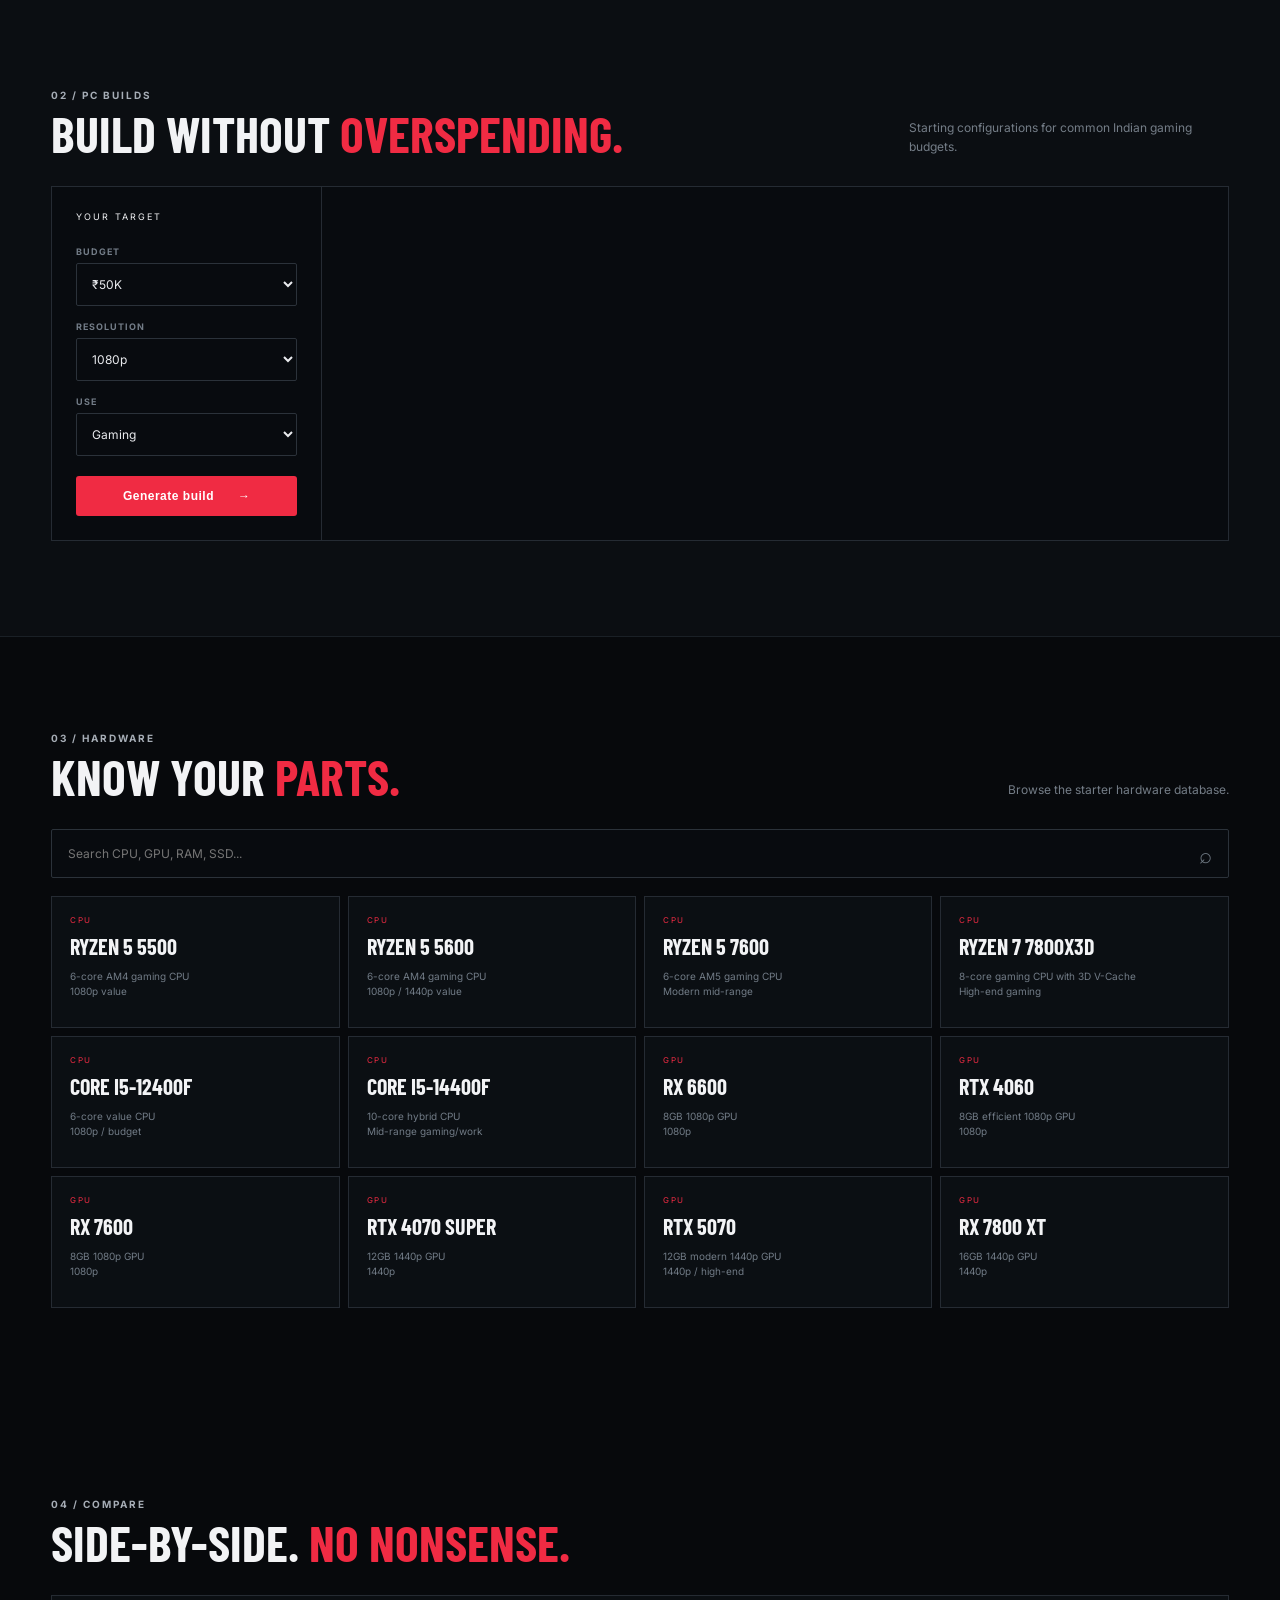
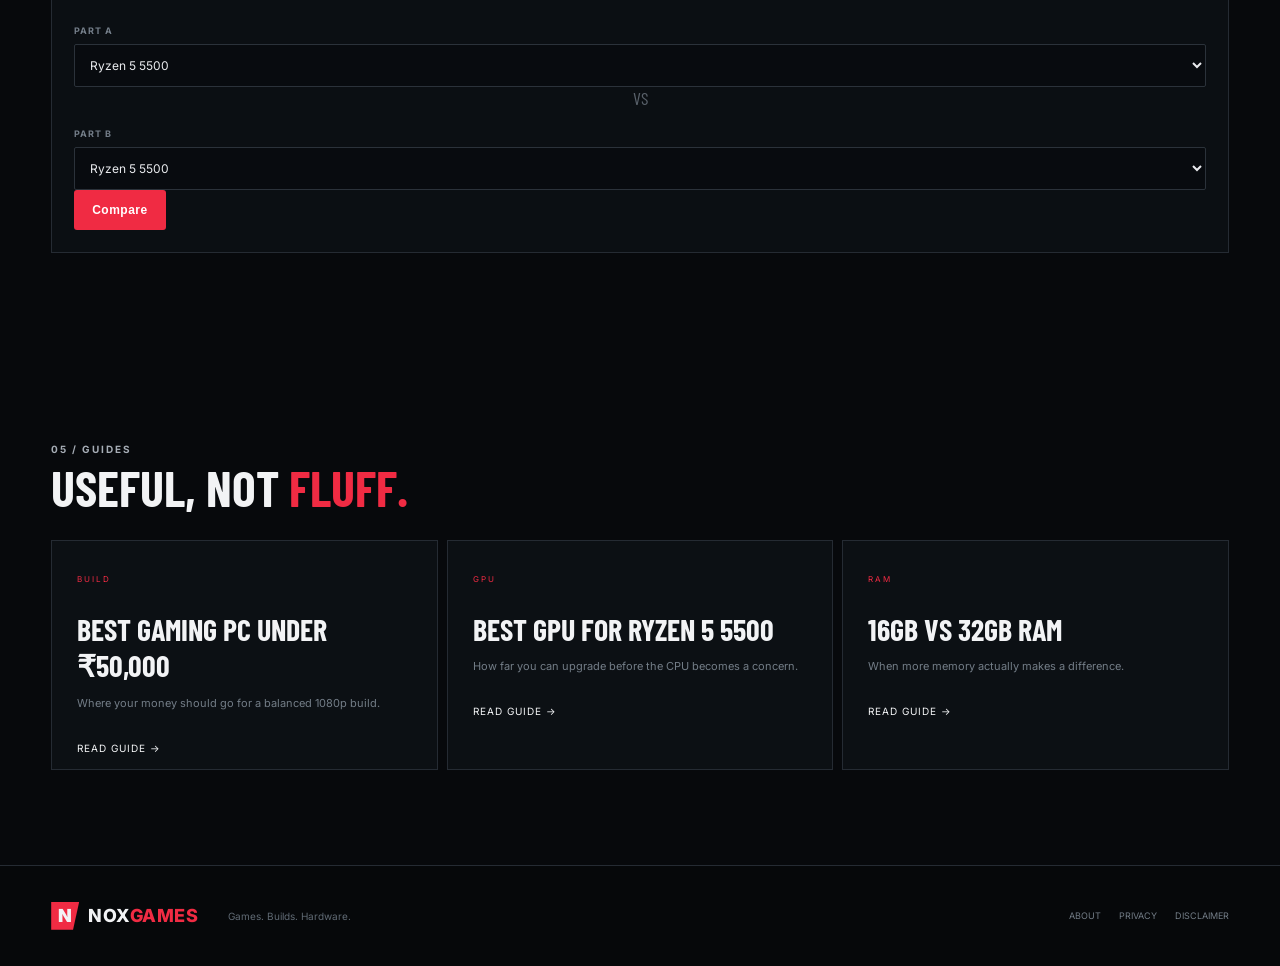
==== commit b48f6f8b: "Add files via upload" ====
--- a/index.html
+++ b/index.html
@@ -1,63 +1,113 @@
 <!doctype html>
-<html lang="en"><head>
-<meta charset="utf-8"><meta name="viewport" content="width=device-width,initial-scale=1">
-<meta name="description" content="NOXGAMES — game finder, PC build finder, hardware database, comparisons and upgrade tools.">
-<title>NOXGAMES — Gaming & PC Hardware Hub</title>
+<html lang="en">
+<head>
+<meta charset="utf-8">
+<meta name="viewport" content="width=device-width,initial-scale=1">
+<meta name="description" content="NOXGAMES — discover games, build PCs and make smarter hardware choices.">
+<title>NOXGAMES — Games. Builds. Hardware.</title>
 <link rel="stylesheet" href="styles.css">
-</head><body>
-<header><div class="nav">
-<a class="logo" href="#home">🎮 NOX<span>GAMES</span></a>
-<button id="menu">☰</button>
-<nav id="nav"><a href="#home">Home</a><a href="#finder">Game Finder</a><a href="#builds">Builds</a><a href="#hardware">Hardware</a><a href="#compare">Compare</a><a href="#guides">Guides</a></nav>
-</div></header>
+</head>
+<body>
+<header class="header">
+  <div class="nav wrap">
+    <a class="brand" href="#home"><span class="brand-mark">N</span><span>NOX<span class="accent">GAMES</span></span></a>
+    <nav id="nav">
+      <a href="#games">Games</a>
+      <a href="#builds">PC Builds</a>
+      <a href="#hardware">Hardware</a>
+      <a href="#guides">Guides</a>
+    </nav>
+    <a class="nav-cta" href="#games">Explore</a>
+    <button id="menu" aria-label="Menu">☰</button>
+  </div>
+</header>
 
-<section class="hero" id="home"><div class="hero-copy">
-<small>GAMES • BUILDS • HARDWARE</small><h1>Make better <b>gaming</b> decisions.</h1>
-<p>Find games for your PC, build around your budget, compare hardware and plan your next upgrade.</p>
-<a class="button" href="#finder">Game Finder</a> <a class="button ghost" href="#builds">Build Finder</a>
-</div><div class="hero-art">🖥️</div></section>
+<main id="home">
+<section class="hero">
+  <div class="hero-glow"></div>
+  <div class="wrap hero-inner">
+    <div class="hero-copy">
+      <div class="eyebrow"><i></i> THE GAMING DECISION HUB</div>
+      <h1>PLAY MORE.<br><span>GUESS LESS.</span></h1>
+      <p>Find games that fit your PC, build the right system for your budget, and know what hardware upgrade actually matters.</p>
+      <div class="hero-actions">
+        <a class="primary" href="#games">Find a game <b>→</b></a>
+        <a class="secondary" href="#builds">Build my PC</a>
+      </div>
+    </div>
+    <div class="hero-visual" aria-hidden="true">
+      <div class="orb"></div>
+      <div class="monitor">
+        <div class="screen"><span>NOX</span><strong>GAMES</strong><small>FIND • BUILD • PLAY</small></div>
+      </div>
+      <div class="float-card card-a"><small>GPU</small><b>RTX 5070</b><span>1440p ready</span></div>
+      <div class="float-card card-b"><small>BUILD</small><b>₹50K</b><span>1080p sweet spot</span></div>
+    </div>
+  </div>
+</section>
 
-<section class="stats"><div><b>🎮 40+</b><small>Games in database</small></div><div><b>⚙️ 18+</b><small>Hardware entries</small></div><div><b>🖥️ 6</b><small>Starter builds</small></div><div><b>🔎 4</b><small>Core tools</small></div></section>
+<section class="quick wrap">
+  <a href="#games"><span>01</span><b>GAME FINDER</b><small>What should I play?</small><em>↗</em></a>
+  <a href="#builds"><span>02</span><b>PC BUILDS</b><small>What should I build?</small><em>↗</em></a>
+  <a href="#hardware"><span>03</span><b>HARDWARE</b><small>What should I buy?</small><em>↗</em></a>
+</section>
 
-<section class="tool" id="finder"><small>GAME DATABASE</small><h2>🎮 Game Finder</h2><p>Filter the database by genre, style and your PC's memory/GPU level.</p>
-<div class="panel"><div class="fields">
-<label>Search<input id="gameSearch" placeholder="e.g. Elden Ring"></label>
-<label>Genre<select id="genre"><option>All</option><option>Action</option><option>RPG</option><option>Open World</option><option>Horror</option><option>Indie</option><option>Multiplayer</option><option>Racing</option></select></label>
-<label>Style<select id="style"><option>All</option><option>Story</option><option>Combat</option><option>Exploration</option><option>Co-op</option></select></label>
-<label>Your RAM<select id="ram"><option>4</option><option selected>8</option><option>16</option><option>32</option></select></label>
-<label>Your GPU<select id="gpu"><option>Low</option><option selected>Mid</option><option>High</option></select></label>
-</div><button class="button" id="findGames">Find Games</button><div id="gameResults"></div></div></section>
+<section class="section wrap" id="games">
+  <div class="section-head"><div><div class="eyebrow">01 / GAME FINDER</div><h2>Find your next <span>game.</span></h2></div><p>Filter by what you like and what your PC can handle.</p></div>
+  <div class="finder">
+    <div class="finder-top">
+      <label>Search game<input id="gameSearch" placeholder="Search titles..."></label>
+      <label>Genre<select id="genre"><option>All</option><option>Action</option><option>RPG</option><option>Horror</option><option>Indie</option><option>Multiplayer</option><option>Racing</option></select></label>
+      <label>Style<select id="style"><option>All</option><option>Story</option><option>Combat</option><option>Exploration</option><option>Co-op</option></select></label>
+      <label>RAM<select id="ram"><option>4</option><option selected>8</option><option>16</option><option>32</option></select></label>
+      <label>GPU<select id="gpu"><option>Low</option><option selected>Mid</option><option>High</option></select></label>
+      <button class="primary small" id="findGames">Find games</button>
+    </div>
+    <div id="gameResults" class="game-grid"></div>
+  </div>
+</section>
 
-<section class="tool" id="builds"><small>BUILD DATABASE</small><h2>🖥️ PC Build Finder</h2><p>Choose a budget and target resolution to get a sensible starting configuration.</p>
-<div class="panel"><div class="fields">
-<label>Budget<select id="budget"><option>₹35K</option><option selected>₹50K</option><option>₹65K</option><option>₹80K</option><option>₹1L</option><option>₹1.3L+</option></select></label>
-<label>Resolution<select id="resolution"><option>1080p</option><option selected>1440p</option><option>4K</option></select></label>
-<label>Use<select id="use"><option>Gaming</option><option>Gaming + Work</option><option>Streaming</option></select></label>
-</div><button class="button" id="findBuild">Generate Build</button><div id="buildResult"></div></div></section>
+<section class="section builds-section" id="builds">
+  <div class="wrap">
+    <div class="section-head"><div><div class="eyebrow">02 / PC BUILDS</div><h2>Build without <span>overspending.</span></h2></div><p>Starting configurations for common Indian gaming budgets.</p></div>
+    <div class="build-layout">
+      <div class="build-selector">
+        <div class="selector-title">YOUR TARGET</div>
+        <label>Budget<select id="budget"><option>₹35K</option><option selected>₹50K</option><option>₹65K</option><option>₹80K</option><option>₹1L</option><option>₹1.3L+</option></select></label>
+        <label>Resolution<select id="resolution"><option selected>1080p</option><option>1440p</option><option>4K</option></select></label>
+        <label>Use<select id="use"><option>Gaming</option><option>Gaming + Work</option><option>Streaming</option></select></label>
+        <button class="primary" id="findBuild">Generate build <b>→</b></button>
+      </div>
+      <div id="buildResult" class="build-result"></div>
+    </div>
+  </div>
+</section>
 
-<section class="tool" id="hardware"><small>HARDWARE DATABASE</small><h2>⚙️ Browse Hardware</h2><p>Search CPUs, GPUs, RAM and storage entries.</p>
-<div class="panel"><input class="wide" id="hardwareSearch" placeholder="Search hardware e.g. RTX 4060, Ryzen 5 5600"><div class="hardware-grid" id="hardwareResults"></div></div></section>
+<section class="section wrap" id="hardware">
+  <div class="section-head"><div><div class="eyebrow">03 / HARDWARE</div><h2>Know your <span>parts.</span></h2></div><p>Browse the starter hardware database.</p></div>
+  <div class="hardware-search"><input id="hardwareSearch" placeholder="Search CPU, GPU, RAM, SSD..."><span>⌕</span></div>
+  <div id="hardwareResults" class="hardware-grid"></div>
+</section>
 
-<section class="tool" id="compare"><small>COMPARISON TOOL</small><h2>🆚 Compare Hardware</h2><p>Pick two components from the database and get a simple comparison.</p>
-<div class="panel"><div class="fields two"><label>Part A<select id="partA"></select></label><label>Part B<select id="partB"></select></label></div><button class="button" id="compareBtn">Compare</button><div id="compareResult"></div></div></section>
+<section class="section wrap comparison-section">
+  <div class="section-head"><div><div class="eyebrow">04 / COMPARE</div><h2>Side-by-side. <span>No nonsense.</span></h2></div></div>
+  <div class="compare-box">
+    <div><label>Part A<select id="partA"></select></label><div class="vs">VS</div><label>Part B<select id="partB"></select></label><button class="primary" id="compareBtn">Compare</button></div>
+    <div id="compareResult"></div>
+  </div>
+</section>
 
-<section class="tool"><small>UPGRADE TOOL</small><h2>↗️ Upgrade Planner</h2><p>Tell NOXGAMES what you currently have and get a starting upgrade direction.</p>
-<div class="panel"><div class="fields">
-<label>Current GPU<select id="upGpu"><option>RX 6600</option><option>RTX 4060</option><option>RX 7600</option><option>RTX 4070 SUPER</option></select></label>
-<label>Current CPU<select id="upCpu"><option>Ryzen 5 5500</option><option>Ryzen 5 5600</option><option>Ryzen 5 7600</option><option>Core i5-12400F</option></select></label>
-<label>RAM<select id="upRam"><option>8GB</option><option selected>16GB</option><option>32GB</option></select></label>
-<label>Target<select id="target"><option>1080p High FPS</option><option>1440p</option><option>4K</option></select></label>
-</div><button class="button" id="upgradeBtn">Plan Upgrade</button><div id="upgradeResult"></div></div></section>
+<section class="section wrap" id="guides">
+  <div class="section-head"><div><div class="eyebrow">05 / GUIDES</div><h2>Useful, not <span>fluff.</span></h2></div></div>
+  <div class="guide-grid">
+    <article><span>BUILD</span><h3>Best Gaming PC Under ₹50,000</h3><p>Where your money should go for a balanced 1080p build.</p><a href="#">Read guide →</a></article>
+    <article><span>GPU</span><h3>Best GPU for Ryzen 5 5500</h3><p>How far you can upgrade before the CPU becomes a concern.</p><a href="#">Read guide →</a></article>
+    <article><span>RAM</span><h3>16GB vs 32GB RAM</h3><p>When more memory actually makes a difference.</p><a href="#">Read guide →</a></article>
+  </div>
+</section>
+</main>
 
-<section class="content" id="guides"><small>CONTENT HUB</small><h2>Guides to Build the Site Around</h2><div class="cards">
-<article><small>BUILD</small><h3>Best Gaming PC Under ₹50,000</h3><p>What to prioritize for a balanced 1080p machine.</p></article>
-<article><small>GPU</small><h3>Best GPU for Ryzen 5 5500</h3><p>How far you can upgrade before the CPU becomes the limiting factor.</p></article>
-<article><small>RAM</small><h3>16GB vs 32GB RAM</h3><p>When extra memory helps and when it does not.</p></article>
-<article><small>GAMES</small><h3>Best Games for 8GB RAM</h3><p>Good games for modest systems.</p></article>
-</div></section>
-
-<footer><div>© 2026 NOXGAMES</div><p>Recommendations are starting points. Verify current prices, specifications and compatibility before buying.</p>
-<a href="#">About</a> · <a href="#">Contact</a> · <a href="#">Privacy</a> · <a href="#">Disclaimer</a></footer>
+<footer><div class="wrap footer-inner"><div class="brand"><span class="brand-mark">N</span><span>NOX<span class="accent">GAMES</span></span></div><p>Games. Builds. Hardware.</p><div><a href="#">About</a><a href="#">Privacy</a><a href="#">Disclaimer</a></div></div></footer>
 <script>const GAMES=[["Elden Ring", "RPG", "Combat, Exploration", "12", "Mid", "Difficult combat, huge world, deep build variety."], ["Red Dead Redemption 2", "Action", "Story, Exploration", "12", "High", "Story-heavy open world with a detailed setting."], ["Cyberpunk 2077", "RPG", "Story, Exploration", "16", "High", "Open-world RPG with quests and character builds."], ["Hades", "Action", "Combat", "4", "Low", "Fast roguelike combat with a strong story."], ["Stardew Valley", "Indie", "Exploration", "4", "Low", "Relaxed farming, exploration and co-op."], ["Terraria", "Indie", "Exploration, Combat", "4", "Low", "Sandbox exploration, building and combat."], ["Left 4 Dead 2", "Multiplayer", "Co-op, Combat", "4", "Low", "Classic four-player co-op zombie action."], ["Helldivers 2", "Multiplayer", "Co-op, Combat", "16", "Mid", "Chaotic cooperative missions for squads."], ["Resident Evil 4", "Horror", "Story, Combat", "8", "Mid", "Survival horror mixed with action combat."], ["Baldur's Gate 3", "RPG", "Story, Exploration", "16", "Mid", "Choice-heavy RPG with turn-based combat."], ["The Witcher 3", "RPG", "Story, Exploration", "8", "Mid", "Large open world and story-driven quests."], ["Forza Horizon 5", "Racing", "Exploration, Multiplayer", "16", "Mid", "Open-world racing with a huge car roster."], ["Valorant", "Multiplayer", "Combat", "4", "Low", "Competitive tactical shooter with low hardware demands."], ["Counter-Strike 2", "Multiplayer", "Combat", "8", "Low", "Competitive tactical FPS."], ["Fortnite", "Multiplayer", "Combat", "8", "Low", "Battle royale with scalable graphics settings."], ["Minecraft", "Indie", "Exploration", "4", "Low", "Sandbox building and exploration."], ["God of War", "Action", "Story, Combat", "8", "High", "Cinematic action adventure."], ["Hogwarts Legacy", "RPG", "Story, Exploration", "16", "High", "Open-world action RPG in the Wizarding World."], ["Black Myth: Wukong", "Action", "Combat, Exploration", "16", "High", "Visually demanding action RPG."], ["Grand Theft Auto V", "Action", "Story, Exploration", "8", "Mid", "Open-world action with a large modding community."], ["Death Stranding", "Action", "Exploration", "8", "Mid", "Atmospheric traversal and story."], ["Control", "Action", "Story, Combat", "8", "Mid", "Supernatural action with demanding visuals."], ["Doom Eternal", "Action", "Combat", "8", "Mid", "Very fast single-player FPS combat."], ["Hollow Knight", "Indie", "Combat, Exploration", "4", "Low", "Exploration-heavy metroidvania."], ["Ori and the Will of the Wisps", "Indie", "Exploration", "8", "Low", "Beautiful platforming and exploration."], ["Subnautica", "Indie", "Exploration", "8", "Mid", "Underwater survival and exploration."], ["Sea of Thieves", "Multiplayer", "Co-op, Exploration", "8", "Mid", "Open-ended pirate adventure with friends."], ["Apex Legends", "Multiplayer", "Combat", "8", "Mid", "Fast competitive battle royale."], ["Overwatch 2", "Multiplayer", "Combat", "8", "Low", "Hero shooter with team-based matches."], ["Palworld", "Multiplayer", "Exploration, Co-op", "16", "Mid", "Survival crafting with creature collecting."], ["Lies of P", "RPG", "Combat", "16", "High", "Soulslike combat and a dark story."], ["Sekiro", "Action", "Combat", "8", "Mid", "Precision-focused sword combat."], ["Monster Hunter World", "RPG", "Combat, Co-op", "8", "Mid", "Large-monster hunts with deep gear progression."], ["Monster Hunter Wilds", "RPG", "Combat, Co-op", "16", "High", "Modern monster hunting with demanding visuals."], ["Assassin's Creed Odyssey", "Action", "Story, Exploration", "8", "Mid", "Large historical open-world RPG."], ["Far Cry 5", "Action", "Story, Exploration", "8", "Mid", "Open-world shooter with co-op."], ["DOOM", "Action", "Combat", "8", "Mid", "Fast-paced demon-slaying FPS."], ["Dead Space", "Horror", "Story, Combat", "16", "High", "Atmospheric survival horror."], ["Alan Wake 2", "Horror", "Story", "16", "High", "Cinematic psychological horror."], ["Detroit: Become Human", "Story", "Story, Exploration", "8", "Mid", "Choice-driven cinematic adventure."]];const HARDWARE=[["Ryzen 5 5500", "CPU", "6-core AM4 gaming CPU", "1080p value"], ["Ryzen 5 5600", "CPU", "6-core AM4 gaming CPU", "1080p / 1440p value"], ["Ryzen 5 7600", "CPU", "6-core AM5 gaming CPU", "Modern mid-range"], ["Ryzen 7 7800X3D", "CPU", "8-core gaming CPU with 3D V-Cache", "High-end gaming"], ["Core i5-12400F", "CPU", "6-core value CPU", "1080p / budget"], ["Core i5-14400F", "CPU", "10-core hybrid CPU", "Mid-range gaming/work"], ["RX 6600", "GPU", "8GB 1080p GPU", "1080p"], ["RTX 4060", "GPU", "8GB efficient 1080p GPU", "1080p"], ["RX 7600", "GPU", "8GB 1080p GPU", "1080p"], ["RTX 4070 SUPER", "GPU", "12GB 1440p GPU", "1440p"], ["RTX 5070", "GPU", "12GB modern 1440p GPU", "1440p / high-end"], ["RX 7800 XT", "GPU", "16GB 1440p GPU", "1440p"], ["RX 9070 XT", "GPU", "16GB high-performance GPU", "1440p / 4K"], ["16GB DDR4", "RAM", "2x8GB memory kit", "Budget gaming"], ["32GB DDR4", "RAM", "2x16GB memory kit", "Modern gaming"], ["32GB DDR5", "RAM", "2x16GB modern memory kit", "AM5 / modern builds"], ["1TB NVMe SSD", "Storage", "Fast solid-state storage", "General"], ["2TB NVMe SSD", "Storage", "Large fast solid-state storage", "Large game libraries"]];const BUILDS=[["₹35K", "1080p Value", "Ryzen 5 5500", "RX 6600", "16GB DDR4", "B450/B550", "500GB NVMe", "550W Bronze"], ["₹50K", "1080p Sweet Spot", "Ryzen 5 5600", "RTX 4060 / RX 7600", "16GB DDR4", "B550", "1TB NVMe", "550–650W Bronze"], ["₹65K", "1080p High-FPS", "Ryzen 5 7600", "RX 7700 XT / RTX 4060 Ti", "32GB DDR5", "B650", "1TB NVMe", "650–750W Bronze/Gold"], ["₹80K", "1440p Performance", "Ryzen 5 7600", "RTX 4070 / RX 7800 XT", "32GB DDR5", "B650", "1TB NVMe", "650–750W Gold"], ["₹1L", "1440p High-End", "Ryzen 7 7800X3D", "RTX 4070 SUPER / RX 7900 GRE", "32GB DDR5", "B650", "1–2TB NVMe", "750W Gold"], ["₹1.3L+", "4K Ready", "Ryzen 7 7800X3D", "RTX 5070 / RX 9070 XT", "32GB DDR5", "B650", "2TB NVMe", "750–850W Gold"]];</script>
 <script src="script.js"></script>
 </body></html>
--- a/styles.css
+++ b/styles.css
@@ -1 +1,12 @@
-*{box-sizing:border-box}html{scroll-behavior:smooth}body{margin:0;background:#080b0f;color:#f4f6f8;font:15px system-ui,-apple-system,Segoe UI,Arial,sans-serif}a{text-decoration:none;color:inherit}.nav,.tool,.content{width:min(1220px,92%);margin:auto}header{position:sticky;top:0;z-index:10;background:#080b0fee;border-bottom:1px solid #252c34;backdrop-filter:blur(10px)}.nav{height:64px;display:flex;align-items:center;gap:28px}.logo{font-weight:900;font-size:21px}.logo span,h1 b,small{color:#ef2941}nav{display:flex;gap:24px;justify-content:center;flex:1}nav a{font-size:12px;text-transform:uppercase;color:#aeb7c1}#menu{display:none;background:none;border:0;color:white;font-size:24px}.hero{min-height:480px;padding:90px 5%;display:flex;align-items:center;background:radial-gradient(circle at 75% 45%,#4c1222,#191016 30%,#080b0f 70%)}.hero-copy{width:min(700px,92%);margin:auto}.hero h1{font-size:clamp(44px,6vw,72px);line-height:1;margin:12px 0 20px}.hero p{color:#adb6c0;font-size:18px;line-height:1.6}.hero-art{font-size:170px;margin:auto;filter:drop-shadow(0 0 35px #ef294155)}.button{display:inline-block;background:#ed2941;color:#fff;border:0;border-radius:6px;padding:13px 20px;font-weight:900;cursor:pointer;margin-top:10px}.ghost{background:transparent;border:1px solid #46515c}.stats{display:grid;grid-template-columns:repeat(4,1fr);background:#11161b;border-top:1px solid #252d35;border-bottom:1px solid #252d35}.stats div{padding:20px;text-align:center;border-right:1px solid #252d35}.stats b,.stats small{display:block}.stats b{font-size:20px}.stats small{font-size:10px;color:#858f9a;margin-top:5px}.tool{padding:50px 0}.tool h2,.content h2{margin:4px 0;font-size:30px}.tool>p{color:#8f99a4}.panel{background:#11161b;border:1px solid #2c3540;border-radius:9px;padding:22px;margin-top:18px}.fields{display:grid;grid-template-columns:repeat(5,1fr);gap:11px;margin-bottom:17px}.fields.two{grid-template-columns:1fr 1fr}.fields label{font-size:11px;color:#aeb7c1;font-weight:800}.fields select,.fields input,.wide{display:block;width:100%;margin-top:7px;padding:12px;background:#080c10;color:#fff;border:1px solid #3a444f;border-radius:6px}.wide{margin-bottom:15px}.results{display:grid;grid-template-columns:repeat(3,1fr);gap:10px;margin-top:20px}.result,.build,.comparison,.upgrade{background:#0b1015;border:1px solid #303a45;border-radius:7px;padding:16px}.result h3,.build h3{margin:7px 0}.result p,.build p,.comparison p,.upgrade p{font-size:12px;line-height:1.55;color:#909aa5}.hardware-grid{display:grid;grid-template-columns:repeat(4,1fr);gap:10px}.hardware-card{padding:14px;background:#0b1015;border:1px solid #303a45;border-radius:7px}.hardware-card b{display:block}.hardware-card span{font-size:9px;color:#ef5265}.hardware-card p{font-size:11px;color:#8f99a4}.parts{display:grid;grid-template-columns:1fr 1fr;gap:8px}.part{padding:10px;background:#151b21;font-size:12px}.part b{display:block}.score{font-size:34px;color:#42df61;font-weight:900}.content{padding:25px 0 70px}.cards{display:grid;grid-template-columns:repeat(4,1fr);gap:12px}.cards article{background:#11161b;border:1px solid #2b343e;border-radius:8px;padding:20px}.cards p{font-size:12px;color:#8e98a3}footer{text-align:center;border-top:1px solid #222930;padding:28px;color:#6e7984;font-size:11px}footer a{color:#aeb7c1}@media(max-width:900px){nav{display:none}#menu{display:block;margin-left:auto}.hero-art{display:none}.fields{grid-template-columns:repeat(2,1fr)}.results,.hardware-grid,.cards{grid-template-columns:repeat(2,1fr)}}@media(max-width:520px){.stats{grid-template-columns:1fr 1fr}.hero{padding:70px 5%}.hero p{font-size:15px}.fields,.fields.two,.results,.hardware-grid,.cards,.parts{grid-template-columns:1fr}.tool{padding:38px 0}}+@import url('https://fonts.googleapis.com/css2?family=Barlow+Condensed:wght@500;600;700;800&family=Inter:wght@400;500;600;700;800&display=swap');
+:root{--bg:#07090c;--panel:#0e1217;--line:#252b33;--muted:#858e99;--text:#f2f3f5;--red:#f02b43;--red2:#ff4559}
+*{box-sizing:border-box}html{scroll-behavior:smooth}body{margin:0;background:var(--bg);color:var(--text);font-family:Inter,Arial,sans-serif}a{color:inherit;text-decoration:none}.wrap{width:min(1180px,92%);margin:auto}.header{height:68px;border-bottom:1px solid #1b2026;background:#07090ce8;backdrop-filter:blur(16px);position:sticky;top:0;z-index:20}.nav{height:100%;display:flex;align-items:center}.brand{display:flex;align-items:center;gap:9px;font-weight:800;letter-spacing:.5px;font-size:18px}.brand-mark{display:grid;place-items:center;width:28px;height:28px;background:var(--red);clip-path:polygon(0 0,100% 0,78% 100%,0 100%);font-weight:900}.accent{color:var(--red)}nav{display:flex;gap:32px;margin-left:auto;margin-right:38px}nav a{font-size:12px;color:#a9b0b9;text-transform:uppercase;letter-spacing:1px}nav a:hover{color:white}.nav-cta{border:1px solid #343b44;padding:9px 15px;border-radius:3px;font-size:11px;text-transform:uppercase;letter-spacing:1px}#menu{display:none;margin-left:auto;background:none;color:white;border:0;font-size:23px}
+.hero{min-height:590px;position:relative;overflow:hidden;border-bottom:1px solid #1a1f25;background:radial-gradient(circle at 78% 45%,#351019 0,#170b10 19%,transparent 42%),linear-gradient(110deg,#080a0d 55%,#0c0d11)}.hero:after{content:"";position:absolute;inset:0;background:linear-gradient(90deg,transparent 49%,rgba(240,43,67,.07) 50%,transparent 51%);pointer-events:none}.hero-inner{min-height:590px;display:flex;align-items:center;position:relative}.eyebrow{font-size:10px;letter-spacing:2px;color:#a6adb6;font-weight:700}.eyebrow i{display:inline-block;width:22px;height:2px;background:var(--red);vertical-align:middle;margin-right:9px}.hero-copy{width:58%;z-index:2}.hero h1{font-family:"Barlow Condensed",sans-serif;font-size:clamp(70px,8vw,116px);line-height:.82;letter-spacing:-2px;margin:20px 0 25px;font-weight:800}.hero h1 span{color:transparent;-webkit-text-stroke:1px #f1f2f4}.hero p{max-width:560px;color:#8e97a1;line-height:1.7;font-size:15px}.hero-actions{display:flex;gap:10px;margin-top:28px}.primary,.secondary{display:inline-flex;align-items:center;justify-content:center;gap:24px;padding:13px 18px;border:0;border-radius:3px;font-weight:800;font-size:12px;letter-spacing:.5px;cursor:pointer}.primary{background:var(--red);color:#fff}.primary:hover{background:var(--red2)}.secondary{background:#11161c;border:1px solid #303741;color:#dce0e4}.primary.small{padding:12px 16px}.hero-visual{position:absolute;right:-30px;width:49%;height:430px}.orb{position:absolute;width:380px;height:380px;border-radius:50%;right:100px;top:25px;background:radial-gradient(circle,#34111a 0,#150b0f 55%,transparent 70%);box-shadow:0 0 100px #c31f3830}.monitor{position:absolute;right:125px;top:75px;width:380px;height:235px;border:7px solid #262c33;border-radius:9px;background:#090b0f;box-shadow:0 25px 70px #000}.screen{height:100%;display:flex;flex-direction:column;align-items:center;justify-content:center;background:linear-gradient(145deg,#17090d,#080a0d);font-family:"Barlow Condensed"}.screen span{font-size:54px;color:#fff;font-weight:800;line-height:.7}.screen strong{font-size:40px;color:var(--red);letter-spacing:4px}.screen small{font-family:Inter;font-size:8px;letter-spacing:4px;color:#68717b;margin-top:12px}.float-card{position:absolute;background:#10151a;border:1px solid #303740;padding:13px 16px;min-width:140px;box-shadow:0 15px 40px #0008}.float-card small,.float-card span{display:block;color:#707984;font-size:9px;letter-spacing:1px}.float-card b{display:block;font-size:17px;margin:3px 0}.card-a{right:40px;top:45px}.card-b{right:385px;bottom:45px}
+.quick{display:grid;grid-template-columns:repeat(3,1fr);border-left:1px solid var(--line);border-right:1px solid var(--line)}.quick a{height:96px;border-right:1px solid var(--line);display:grid;grid-template-columns:45px 1fr 25px;align-content:center;padding:0 25px}.quick a:last-child{border:0}.quick span,.quick small{font-size:9px;color:#59616b}.quick b{font-size:12px;letter-spacing:1px}.quick small{grid-column:2;grid-row:2;margin-top:5px}.quick em{grid-column:3;grid-row:1/3;align-self:center;color:#737c87;font-style:normal;font-size:20px}
+.section{padding:95px 0}.section-head{display:flex;justify-content:space-between;align-items:end;margin-bottom:30px}.section-head h2{font-family:"Barlow Condensed";font-size:50px;line-height:.9;margin:10px 0 0;text-transform:uppercase}.section-head h2 span{color:var(--red)}.section-head>p{max-width:320px;color:#747d87;font-size:12px;line-height:1.6;margin:0}.finder{border:1px solid var(--line);background:#0b0f13}.finder-top{display:grid;grid-template-columns:1.7fr repeat(4,1fr) auto;gap:8px;padding:16px;border-bottom:1px solid var(--line)}label{font-size:9px;text-transform:uppercase;letter-spacing:1px;color:#737d88;font-weight:700}input,select{width:100%;display:block;background:#080b0f;border:1px solid #2b323a;color:#e9ebee;border-radius:2px;padding:12px 11px;margin-top:6px;font:12px Inter;outline:none}input:focus,select:focus{border-color:#59636f}.game-grid{display:grid;grid-template-columns:repeat(3,1fr)}.game-card{min-height:150px;padding:22px;border-right:1px solid var(--line);border-bottom:1px solid var(--line);position:relative}.game-card:nth-child(3n){border-right:0}.game-card .num{font-size:9px;color:#4e5660}.game-card h3{font-family:"Barlow Condensed";font-size:25px;text-transform:uppercase;margin:8px 0 6px}.game-card p{font-size:11px;color:#737d87;line-height:1.55}.game-card .tag{font-size:8px;color:var(--red);letter-spacing:1.5px;text-transform:uppercase}.match{position:absolute;right:18px;top:18px;font-size:9px;color:#707984}
+.builds-section{width:100%;background:#0b0e12;border-top:1px solid #1a2026;border-bottom:1px solid #1a2026}.build-layout{display:grid;grid-template-columns:270px 1fr;min-height:340px;border:1px solid var(--line);background:#080b0f}.build-selector{padding:24px;border-right:1px solid var(--line)}.selector-title{font-size:9px;letter-spacing:2px;color:#f0f1f3;margin-bottom:24px}.build-selector label{display:block;margin-bottom:15px}.build-selector .primary{width:100%;margin-top:5px}.build-result{padding:28px}.build-result h3{font-family:"Barlow Condensed";font-size:32px;text-transform:uppercase;margin:0 0 22px}.parts{display:grid;grid-template-columns:repeat(3,1fr);border-top:1px solid var(--line);border-left:1px solid var(--line)}.part{padding:18px;border-right:1px solid var(--line);border-bottom:1px solid var(--line);min-height:85px}.part b{display:block;font-size:9px;color:#626b75;text-transform:uppercase;letter-spacing:1px;margin-bottom:7px}.part span{font-size:13px}.build-note{font-size:10px;color:#66717c;line-height:1.5;margin-top:18px}
+.hardware-search{position:relative;margin-bottom:18px}.hardware-search input{padding:16px 42px 16px 16px}.hardware-search span{position:absolute;right:17px;top:13px;font-size:22px;color:#6d7781}.hardware-grid{display:grid;grid-template-columns:repeat(4,1fr);gap:8px}.hardware-card{padding:18px;background:#0b0f13;border:1px solid var(--line);min-height:120px}.hardware-card .type{font-size:8px;letter-spacing:1.5px;color:var(--red)}.hardware-card b{display:block;font-family:"Barlow Condensed";font-size:22px;text-transform:uppercase;margin:8px 0}.hardware-card p{font-size:10px;color:#717b86;line-height:1.5}
+.compare-box{border:1px solid var(--line);background:#0b0f13;padding:22px}.compare-inputs{display:grid;grid-template-columns:1fr 50px 1fr auto;gap:12px;align-items:end}.vs{text-align:center;font-family:"Barlow Condensed";font-size:18px;color:#59616a;padding-bottom:12px}.comparison{margin-top:22px;border-top:1px solid var(--line);padding-top:20px}.compare-cols{display:grid;grid-template-columns:1fr 1fr;gap:1px;background:var(--line)}.compare-cols>div{background:#0b0f13;padding:18px}.compare-cols b{font-family:"Barlow Condensed";font-size:25px;text-transform:uppercase}.compare-cols p{font-size:11px;color:#737d87;line-height:1.5}
+.guide-grid{display:grid;grid-template-columns:repeat(3,1fr);gap:9px}.guide-grid article{padding:25px;background:#0c1014;border:1px solid var(--line);min-height:220px}.guide-grid span{font-size:8px;letter-spacing:2px;color:var(--red)}.guide-grid h3{font-family:"Barlow Condensed";font-size:30px;text-transform:uppercase;margin:25px 0 10px}.guide-grid p{font-size:11px;color:#737d87;line-height:1.6}.guide-grid a{font-size:10px;text-transform:uppercase;letter-spacing:1px;position:relative;top:12px}footer{border-top:1px solid var(--line);background:#06080a}.footer-inner{height:100px;display:flex;align-items:center;gap:30px}.footer-inner p{color:#606a74;font-size:10px;flex:1}.footer-inner>div:last-child{display:flex;gap:18px;font-size:9px;text-transform:uppercase;color:#737d87}
+@media(max-width:950px){nav{display:none}.nav-cta{display:none}#menu{display:block}.hero-visual{opacity:.45;right:-180px}.hero-copy{width:80%}.finder-top{grid-template-columns:1fr 1fr}.finder-top .primary{grid-column:span 2}.hardware-grid{grid-template-columns:repeat(2,1fr)}.parts{grid-template-columns:repeat(2,1fr)}}
+@media(max-width:600px){.hero,.hero-inner{min-height:540px}.hero-copy{width:100%}.hero h1{font-size:70px}.hero-visual{display:none}.quick{grid-template-columns:1fr}.quick a{border-right:0;border-bottom:1px solid var(--line)}.section{padding:65px 0}.section-head{display:block}.section-head>p{margin-top:15px}.section-head h2{font-size:42px}.finder-top,.game-grid,.hardware-grid,.guide-grid{grid-template-columns:1fr}.finder-top .primary{grid-column:auto}.game-card,.game-card:nth-child(3n){border-right:0}.build-layout{grid-template-columns:1fr}.build-selector{border-right:0;border-bottom:1px solid var(--line)}.parts{grid-template-columns:1fr}.compare-inputs{grid-template-columns:1fr}.vs{padding:0}.footer-inner{height:auto;padding:25px 0;display:block}.footer-inner p{margin:15px 0}.footer-inner>div:last-child{flex-wrap:wrap}}
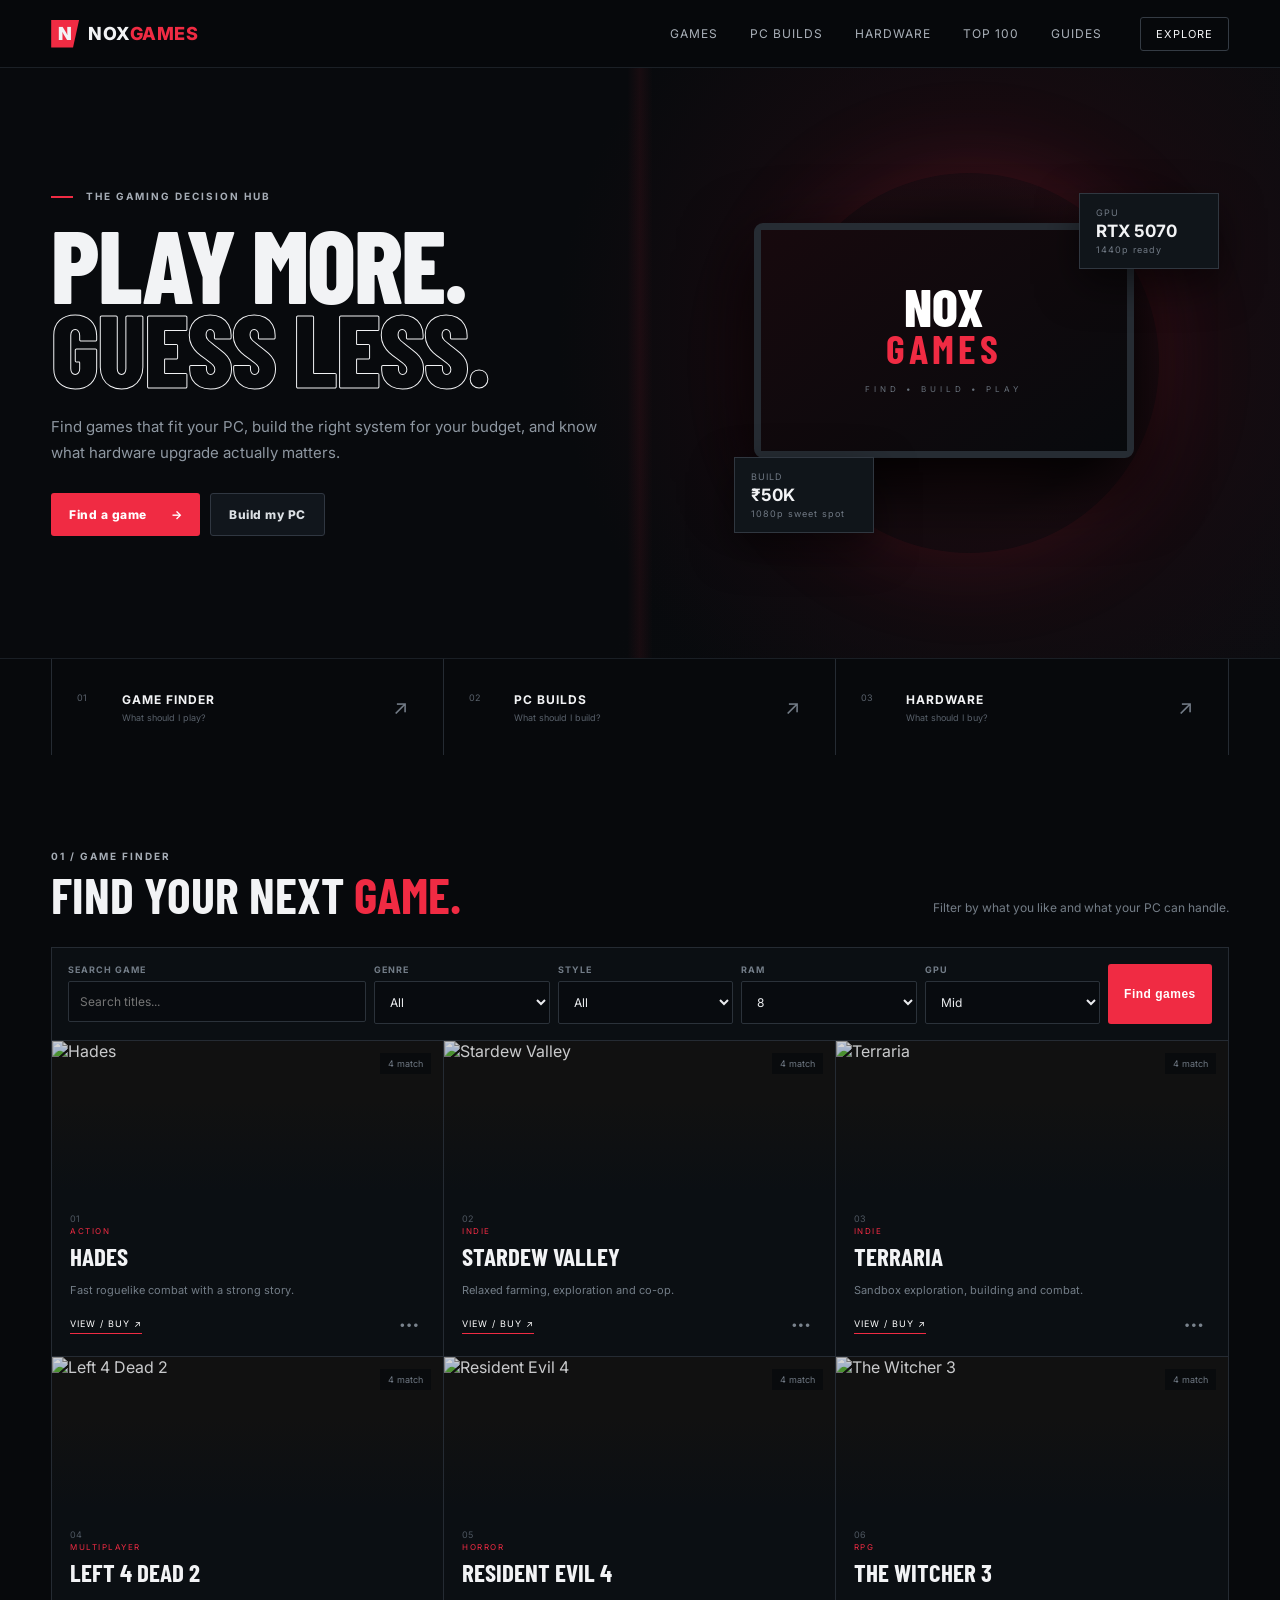
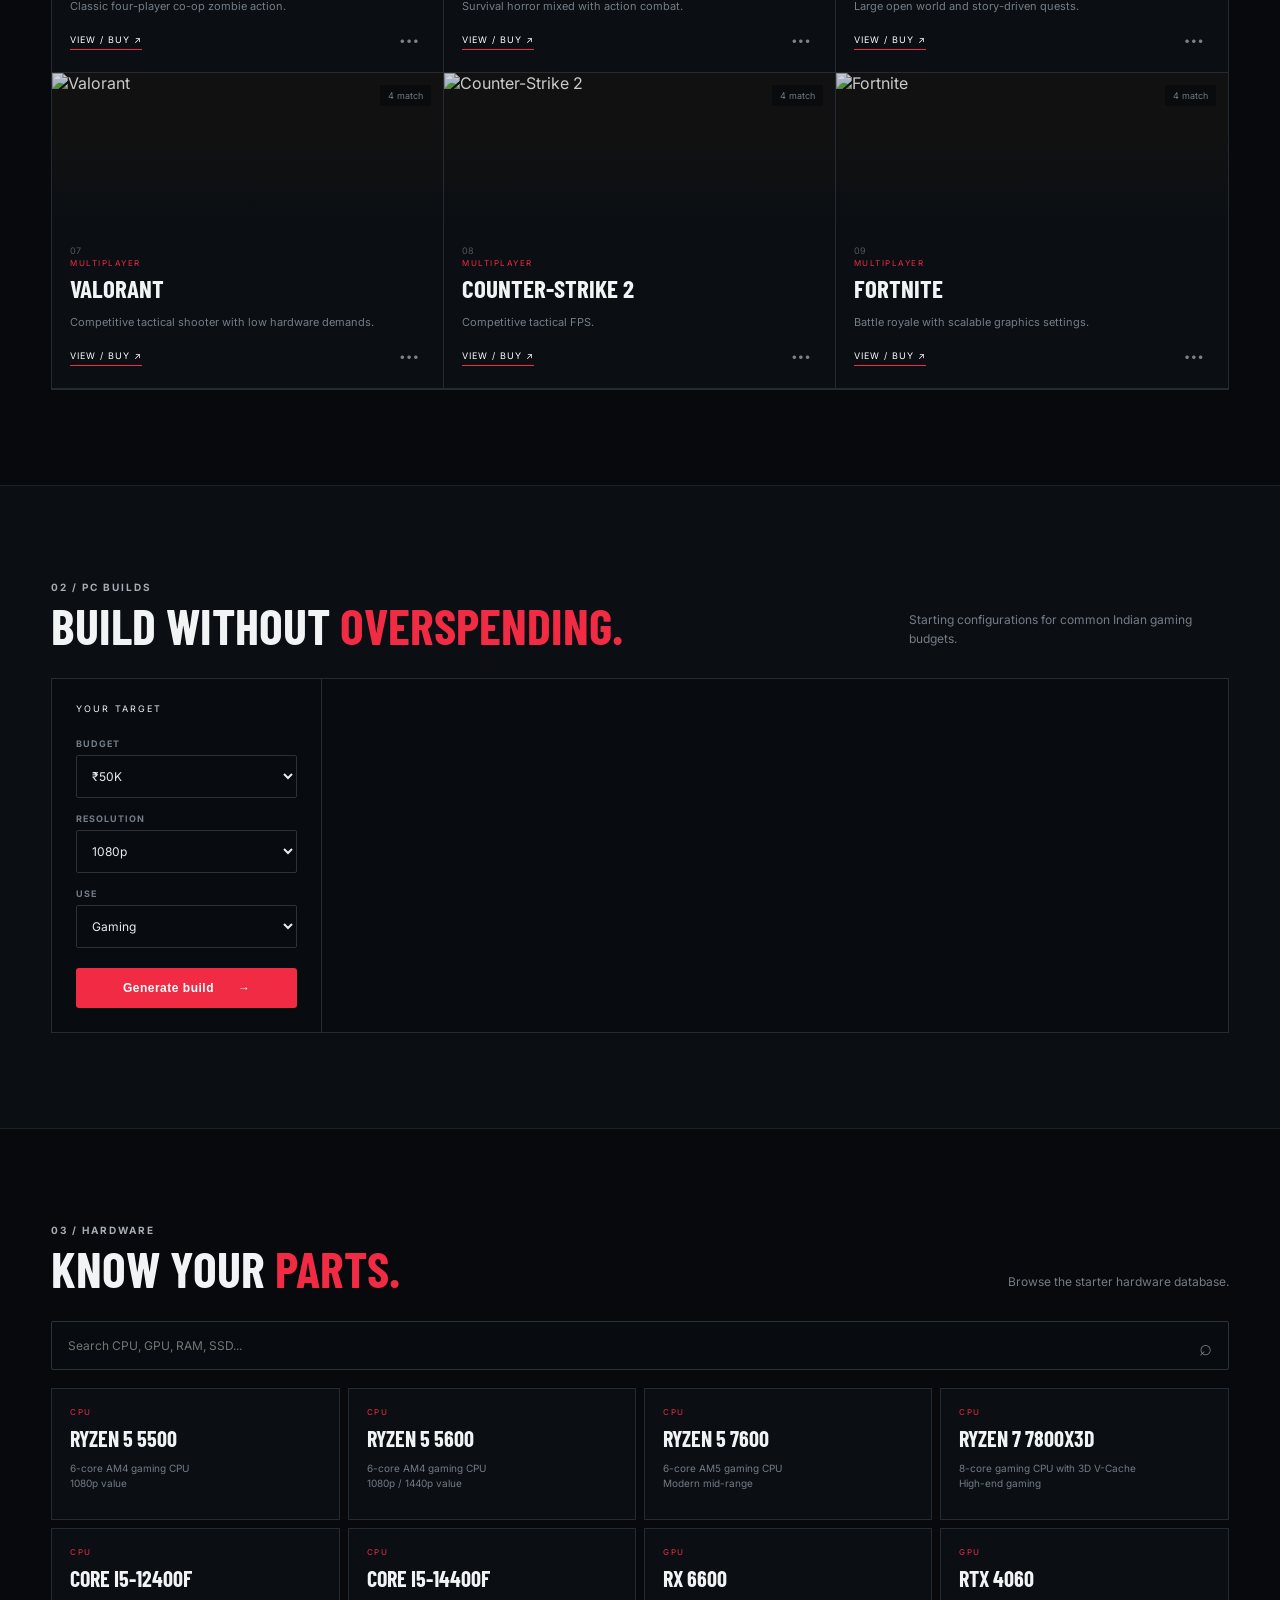
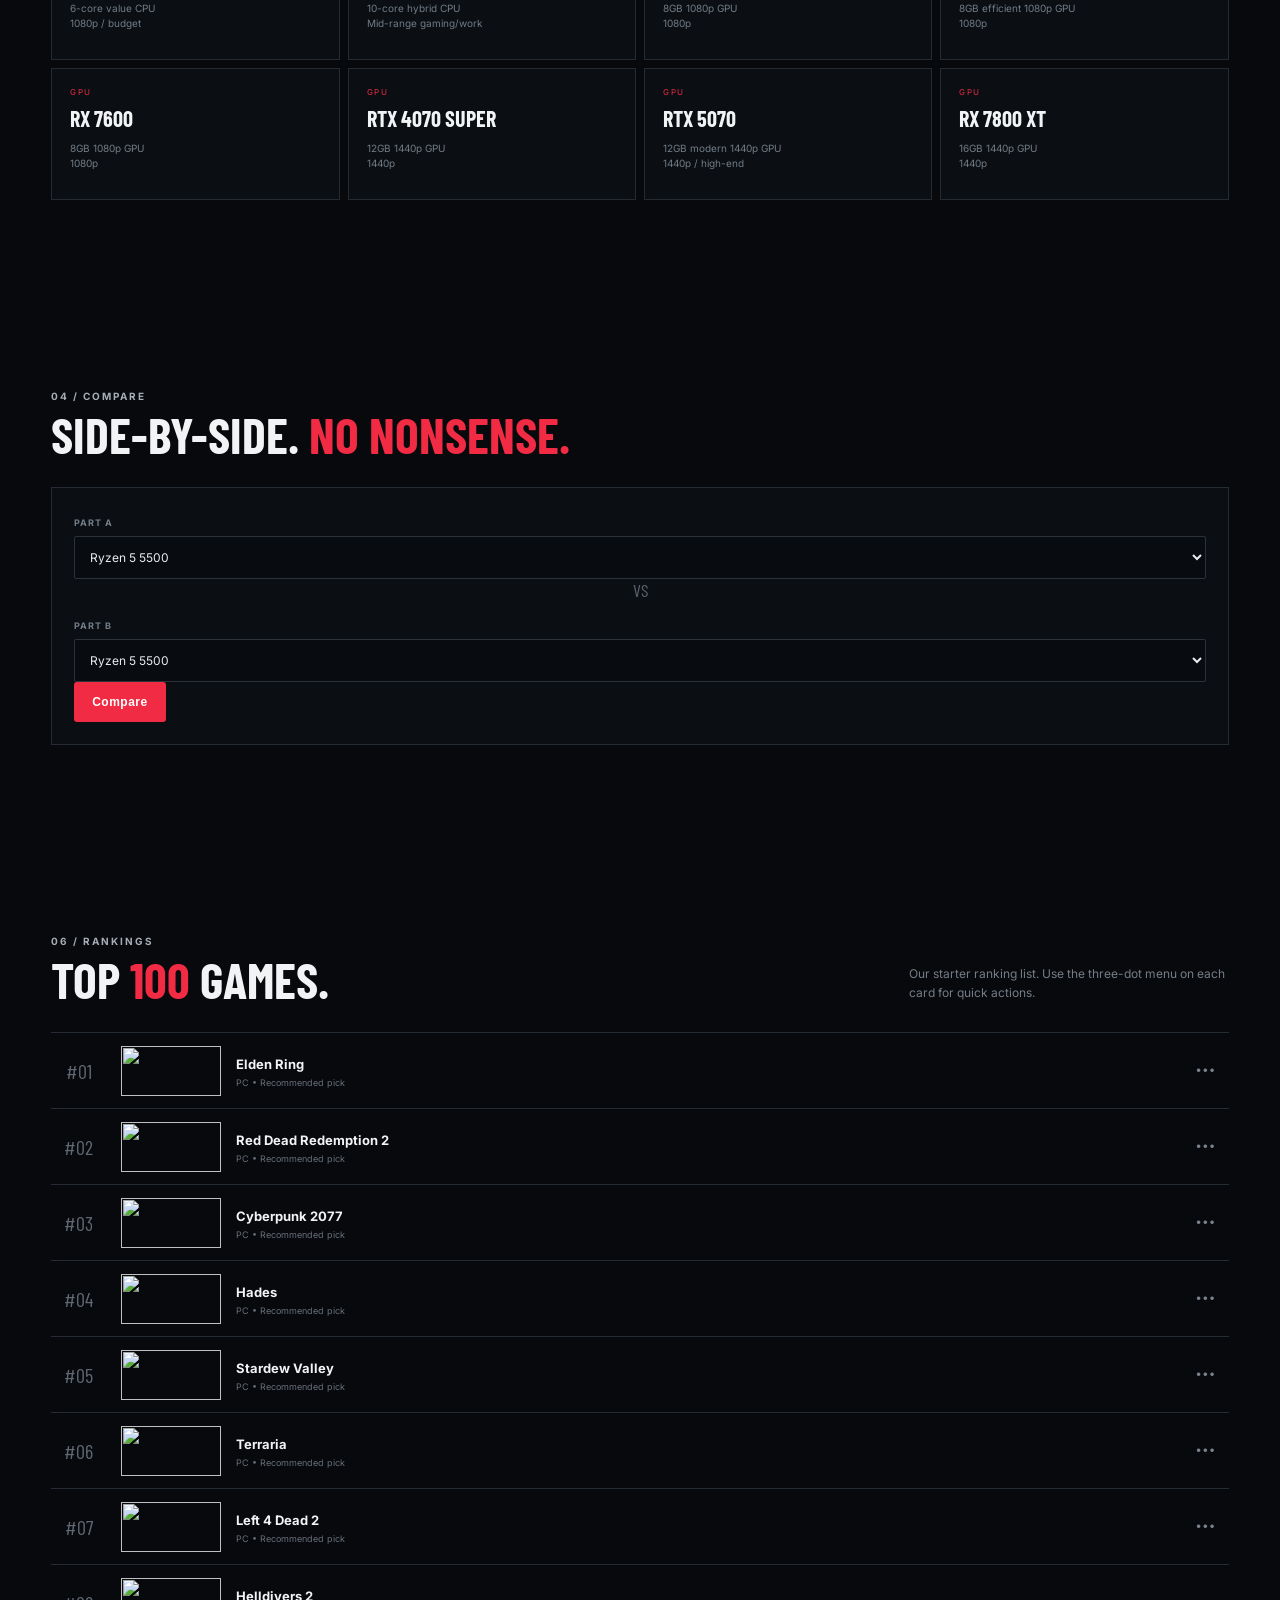
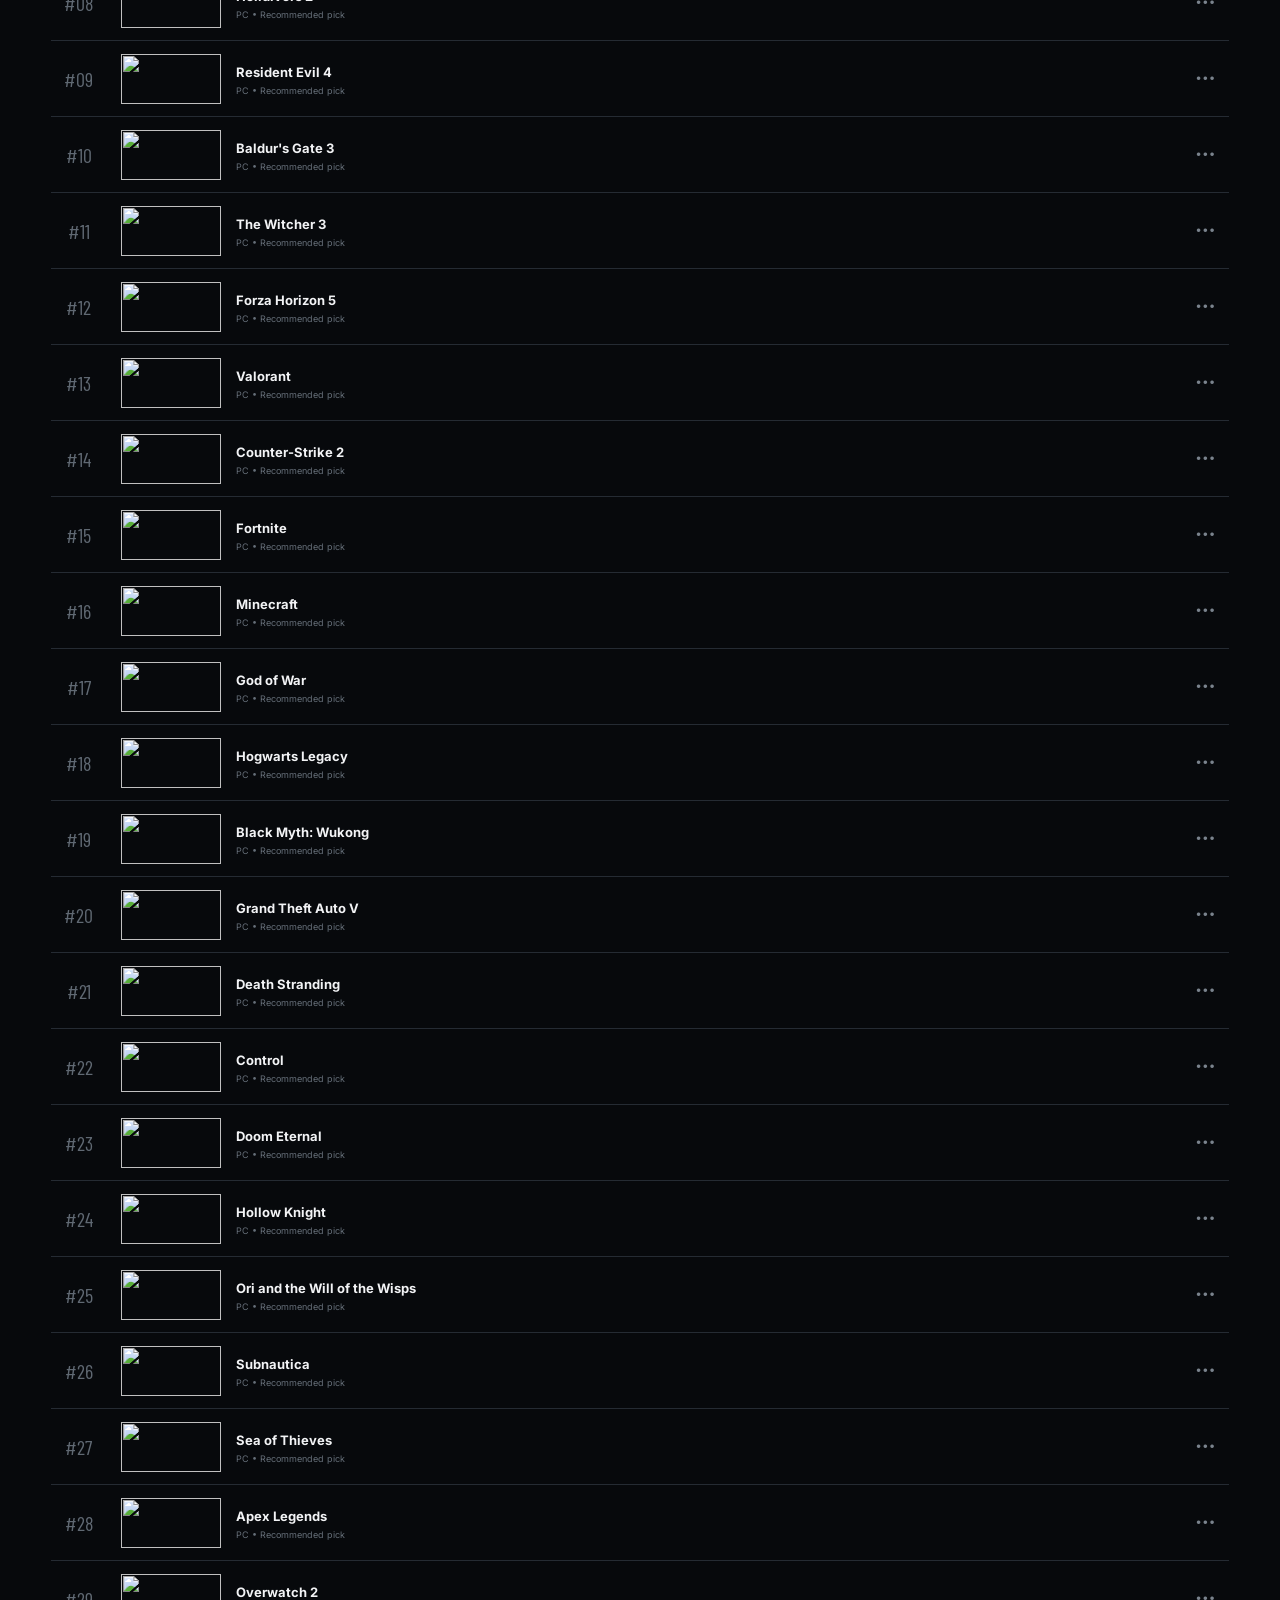
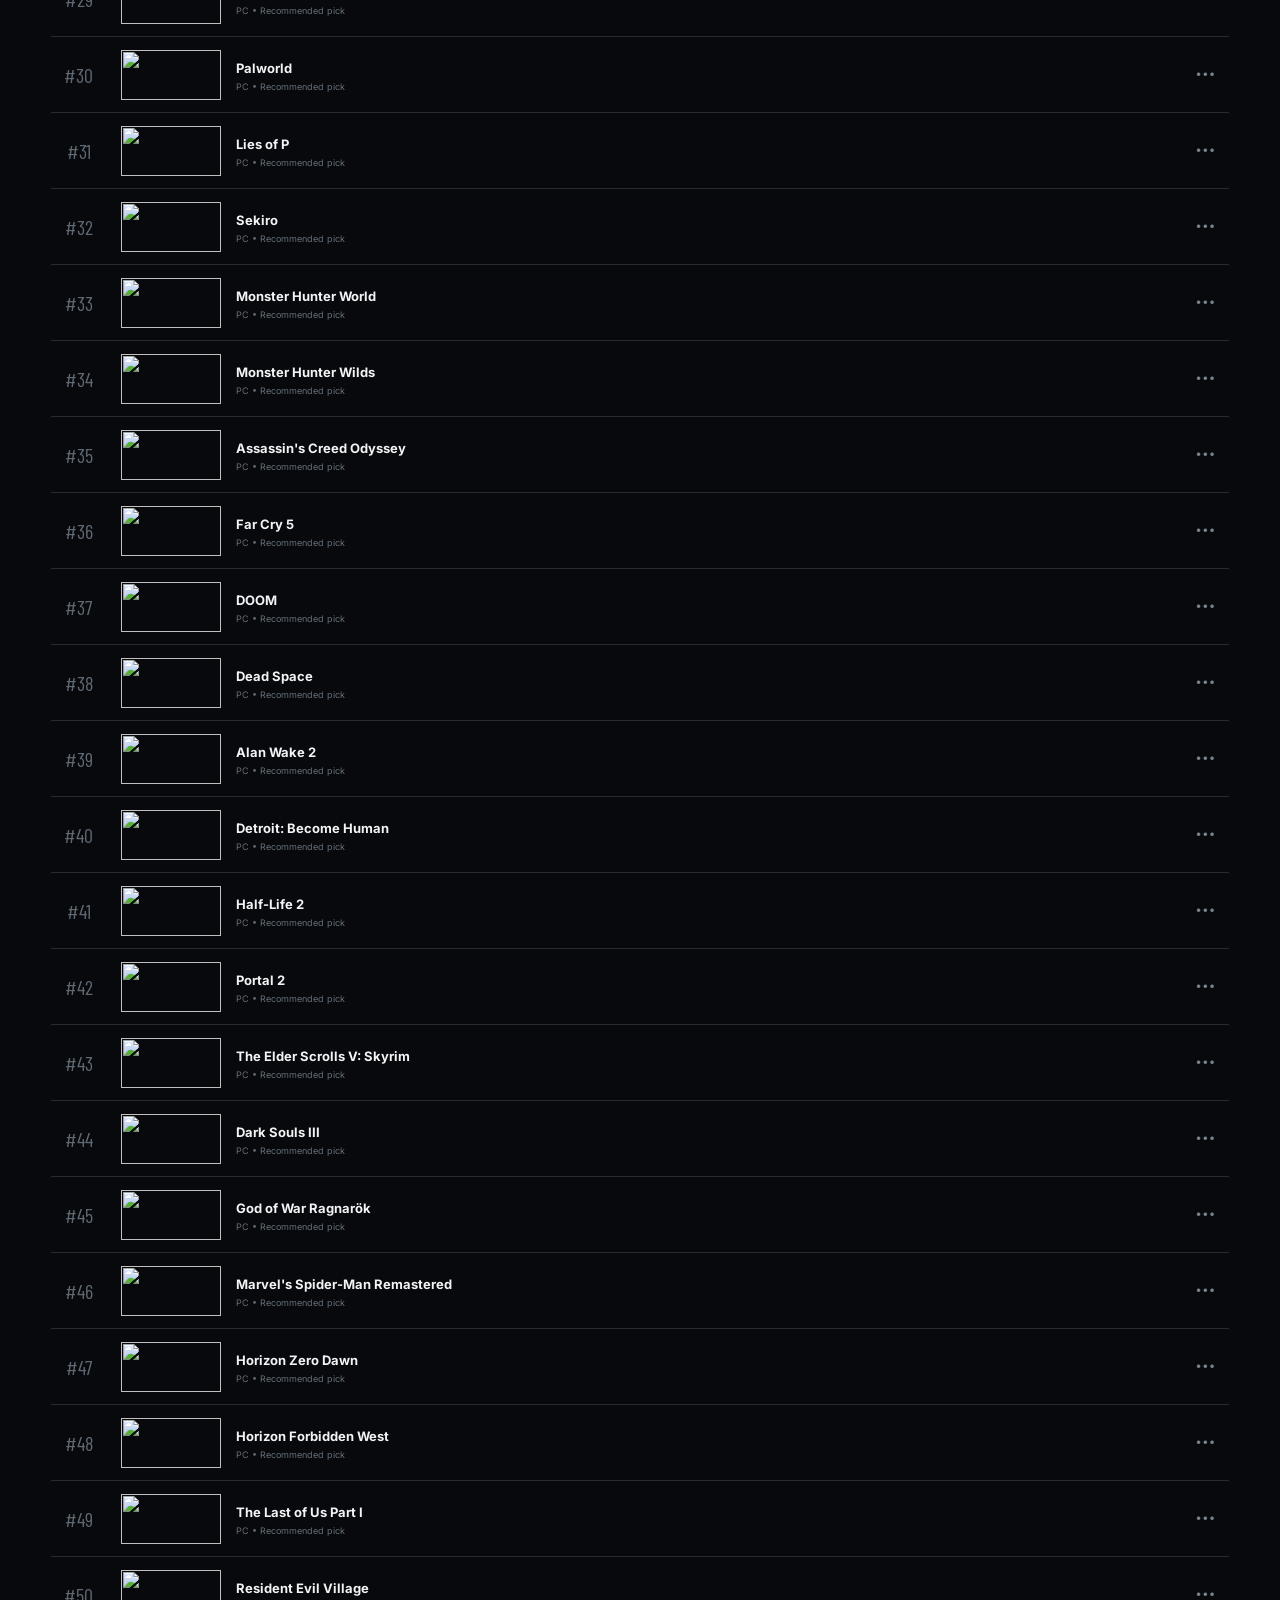
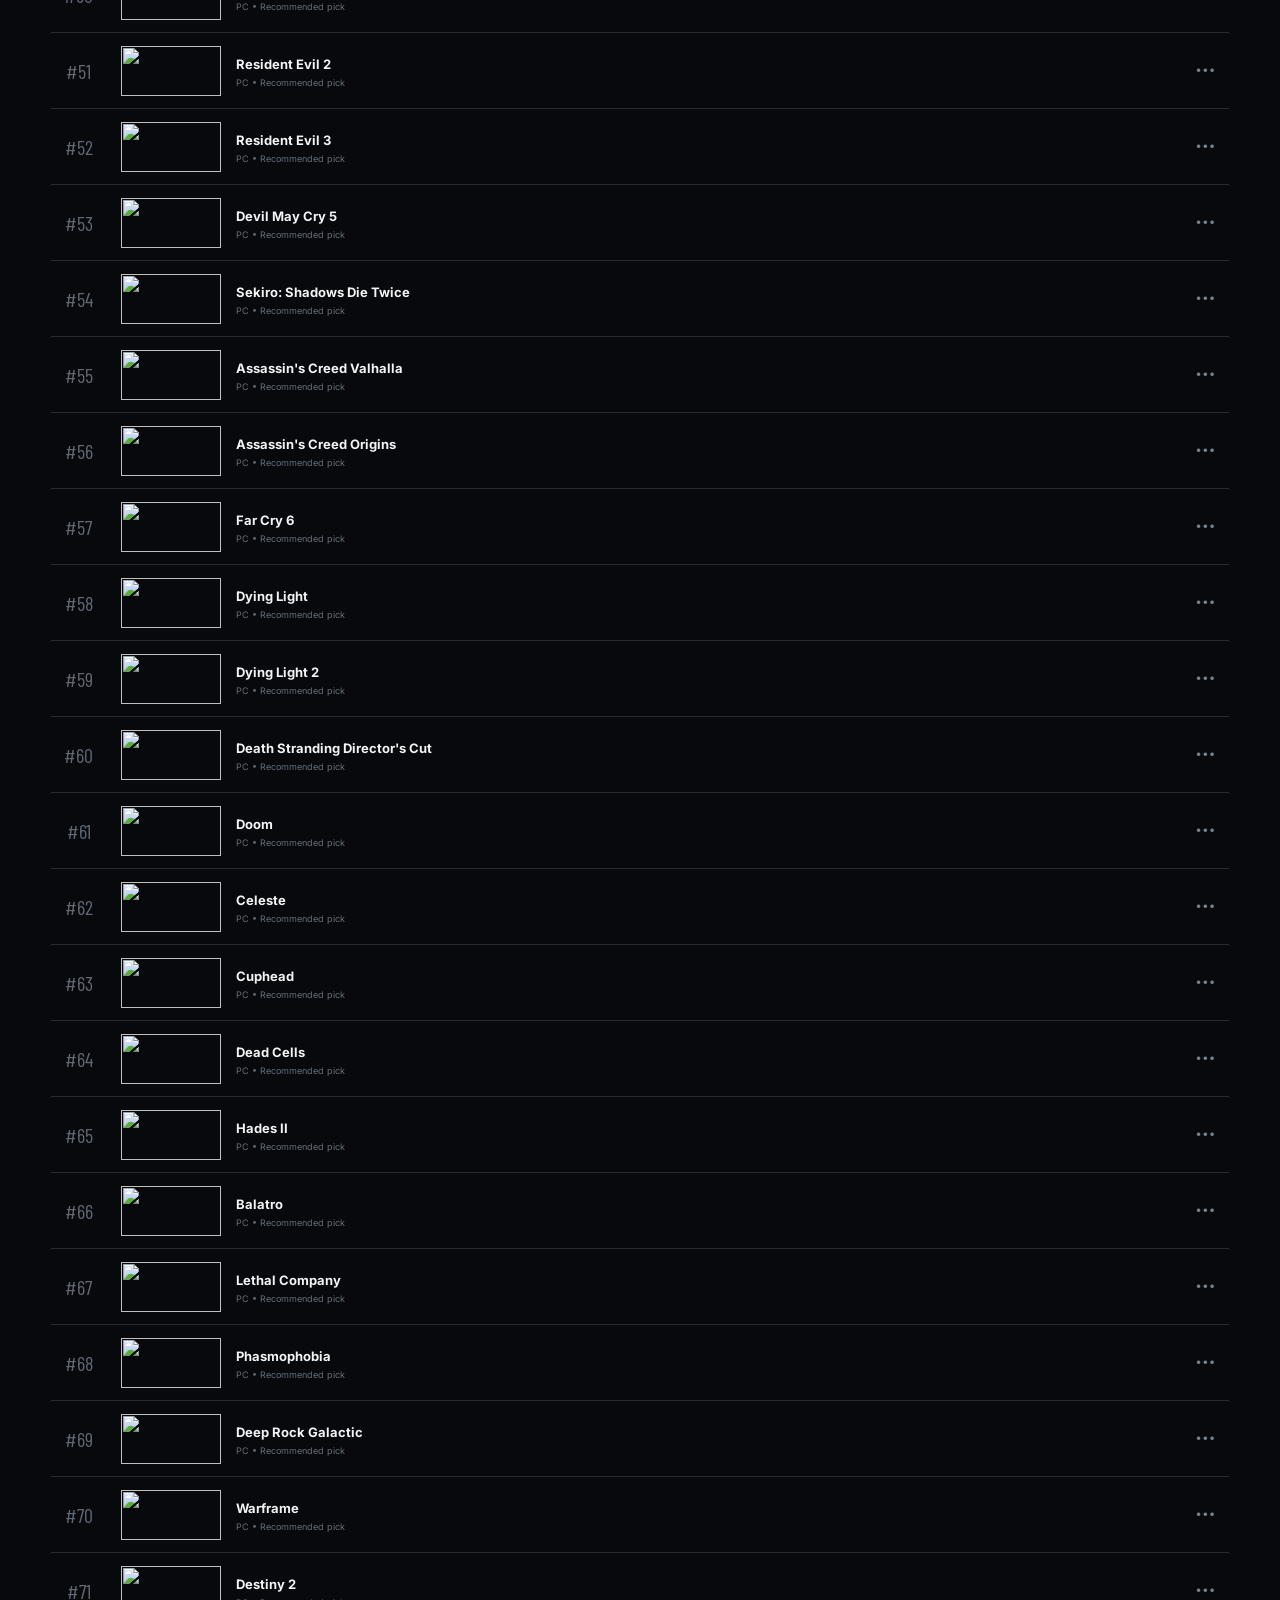
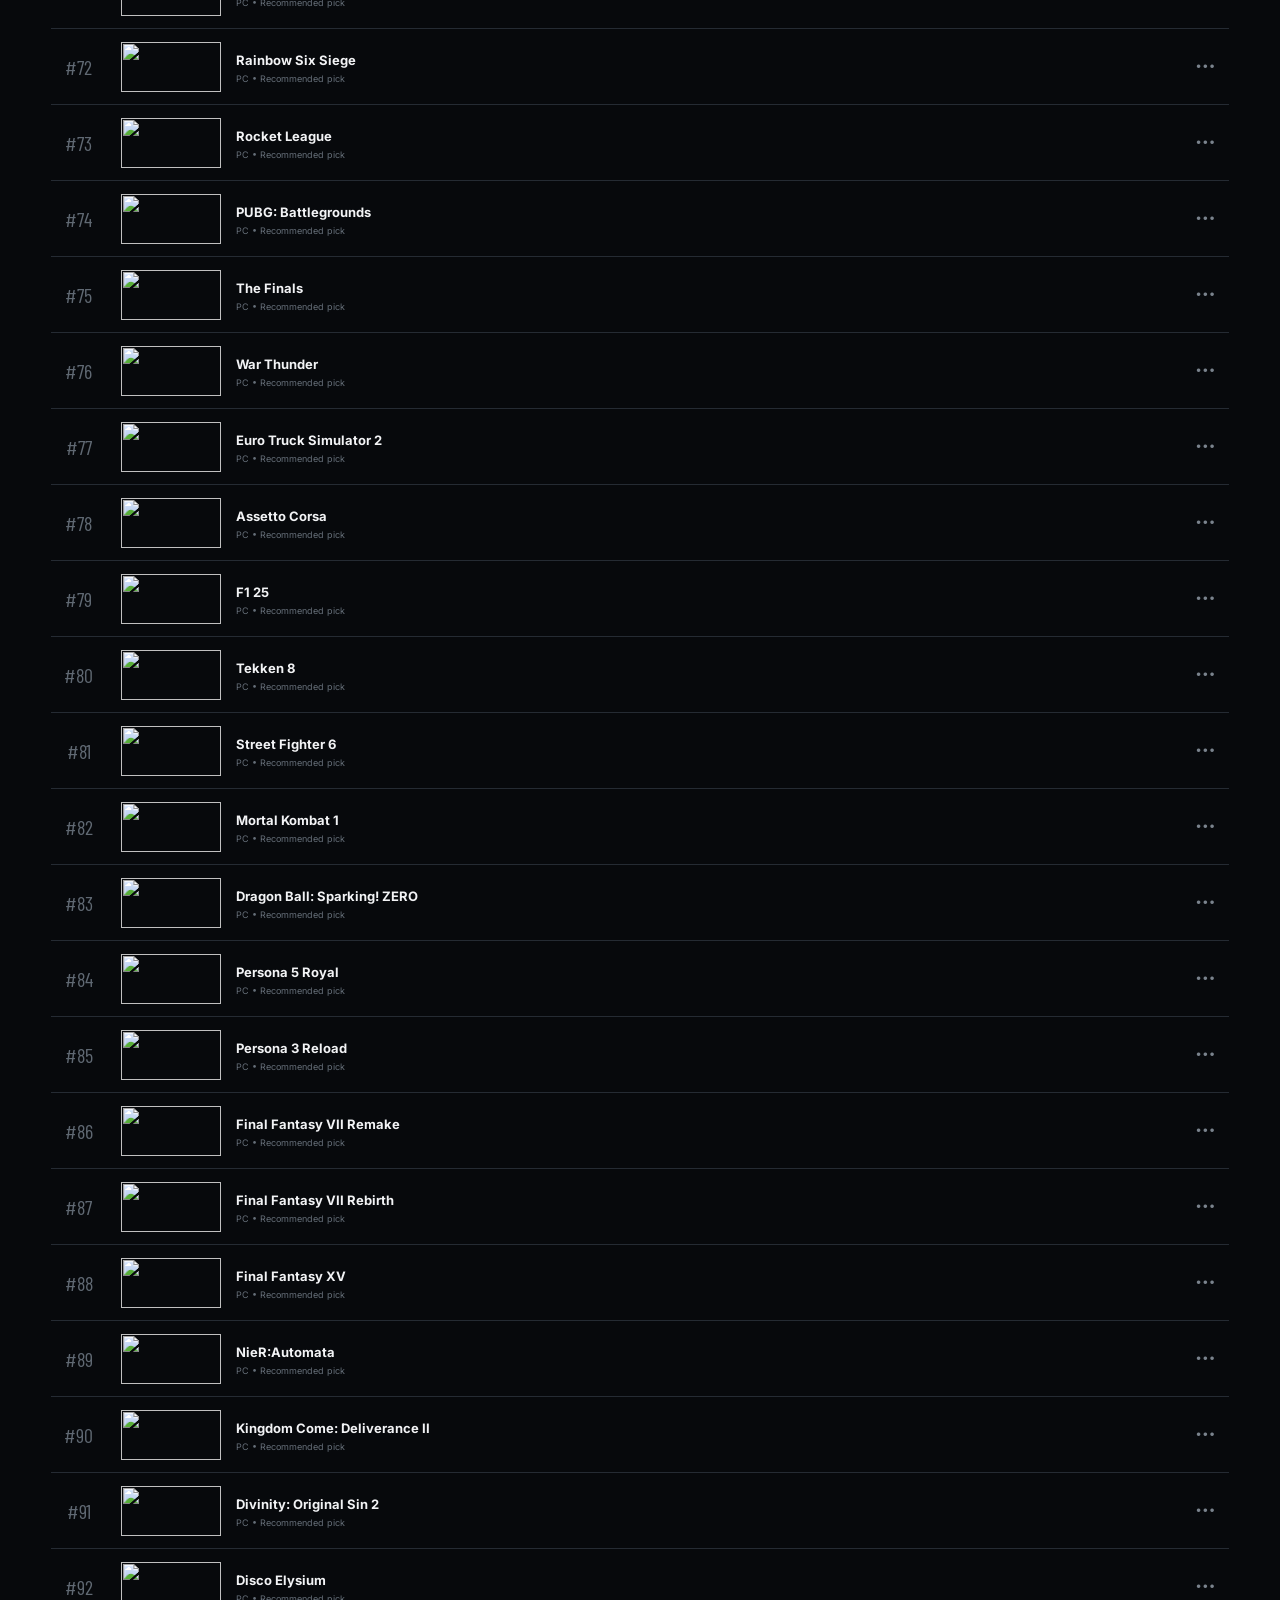
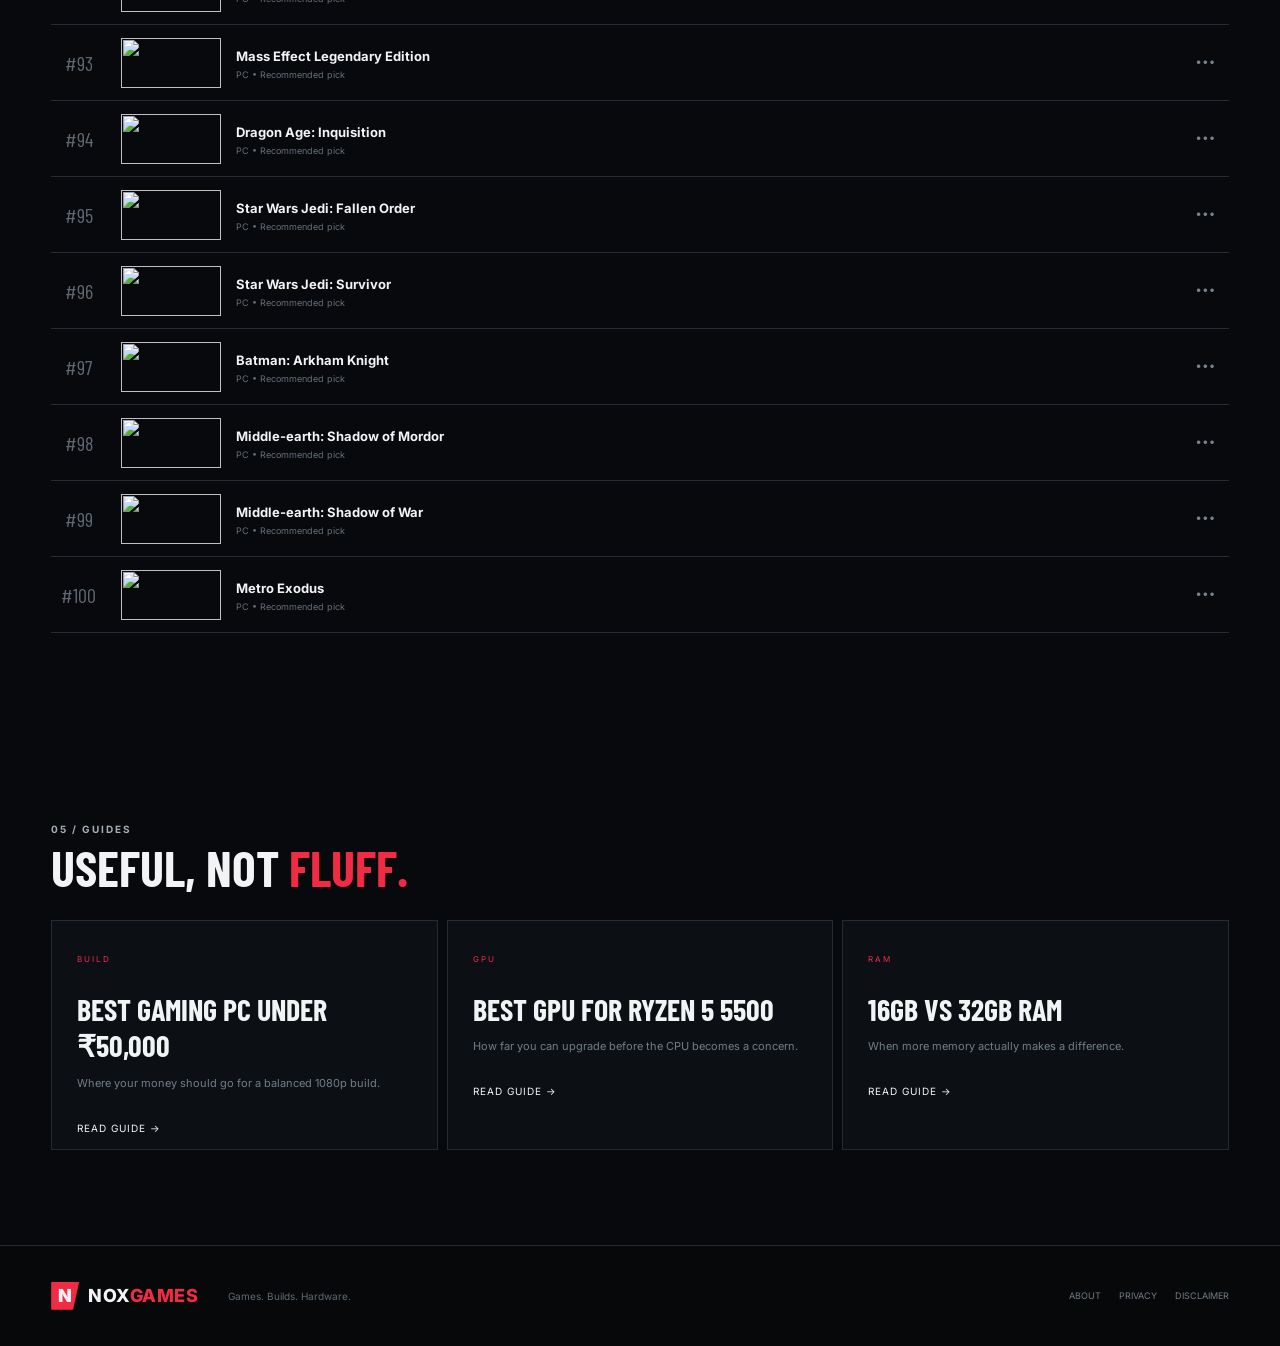
==== commit b6aa3b59: "Add files via upload" ====
--- a/index.html
+++ b/index.html
@@ -15,7 +15,7 @@
       <a href="#games">Games</a>
       <a href="#builds">PC Builds</a>
       <a href="#hardware">Hardware</a>
-      <a href="#guides">Guides</a>
+      <a href="#top100">Top 100</a><a href="#guides">Guides</a>
     </nav>
     <a class="nav-cta" href="#games">Explore</a>
     <button id="menu" aria-label="Menu">☰</button>
@@ -97,6 +97,12 @@
   </div>
 </section>
 
+
+<section class="section wrap" id="top100">
+<div class="section-head"><div><div class="eyebrow">06 / RANKINGS</div><h2>TOP <span>100</span> GAMES.</h2></div><p>Our starter ranking list. Use the three-dot menu on each card for quick actions.</p></div>
+<div class="rank-list">
+<article class="rank-row"><span class="rank">#01</span><img src="https://cdn.cloudflare.steamstatic.com/steam/apps/1245620/header.jpg" alt="" loading="lazy"><div><b>Elden Ring</b><small>PC • Recommended pick</small></div><button class="dots" data-game="Elden Ring" aria-label="More options">•••</button></article><article class="rank-row"><span class="rank">#02</span><img src="https://cdn.cloudflare.steamstatic.com/steam/apps/1174180/header.jpg" alt="" loading="lazy"><div><b>Red Dead Redemption 2</b><small>PC • Recommended pick</small></div><button class="dots" data-game="Red Dead Redemption 2" aria-label="More options">•••</button></article><article class="rank-row"><span class="rank">#03</span><img src="https://cdn.cloudflare.steamstatic.com/steam/apps/1091500/header.jpg" alt="" loading="lazy"><div><b>Cyberpunk 2077</b><small>PC • Recommended pick</small></div><button class="dots" data-game="Cyberpunk 2077" aria-label="More options">•••</button></article><article class="rank-row"><span class="rank">#04</span><img src="https://cdn.cloudflare.steamstatic.com/steam/apps/1091500/header.jpg" alt="" loading="lazy"><div><b>Hades</b><small>PC • Recommended pick</small></div><button class="dots" data-game="Hades" aria-label="More options">•••</button></article><article class="rank-row"><span class="rank">#05</span><img src="https://cdn.cloudflare.steamstatic.com/steam/apps/413150/header.jpg" alt="" loading="lazy"><div><b>Stardew Valley</b><small>PC • Recommended pick</small></div><button class="dots" data-game="Stardew Valley" aria-label="More options">•••</button></article><article class="rank-row"><span class="rank">#06</span><img src="https://cdn.cloudflare.steamstatic.com/steam/apps/105600/header.jpg" alt="" loading="lazy"><div><b>Terraria</b><small>PC • Recommended pick</small></div><button class="dots" data-game="Terraria" aria-label="More options">•••</button></article><article class="rank-row"><span class="rank">#07</span><img src="https://cdn.cloudflare.steamstatic.com/steam/apps/550/header.jpg" alt="" loading="lazy"><div><b>Left 4 Dead 2</b><small>PC • Recommended pick</small></div><button class="dots" data-game="Left 4 Dead 2" aria-label="More options">•••</button></article><article class="rank-row"><span class="rank">#08</span><img src="https://cdn.cloudflare.steamstatic.com/steam/apps/1091500/header.jpg" alt="" loading="lazy"><div><b>Helldivers 2</b><small>PC • Recommended pick</small></div><button class="dots" data-game="Helldivers 2" aria-label="More options">•••</button></article><article class="rank-row"><span class="rank">#09</span><img src="https://cdn.cloudflare.steamstatic.com/steam/apps/1091500/header.jpg" alt="" loading="lazy"><div><b>Resident Evil 4</b><small>PC • Recommended pick</small></div><button class="dots" data-game="Resident Evil 4" aria-label="More options">•••</button></article><article class="rank-row"><span class="rank">#10</span><img src="https://cdn.cloudflare.steamstatic.com/steam/apps/1086940/header.jpg" alt="" loading="lazy"><div><b>Baldur's Gate 3</b><small>PC • Recommended pick</small></div><button class="dots" data-game="Baldur's Gate 3" aria-label="More options">•••</button></article><article class="rank-row"><span class="rank">#11</span><img src="https://cdn.cloudflare.steamstatic.com/steam/apps/1091500/header.jpg" alt="" loading="lazy"><div><b>The Witcher 3</b><small>PC • Recommended pick</small></div><button class="dots" data-game="The Witcher 3" aria-label="More options">•••</button></article><article class="rank-row"><span class="rank">#12</span><img src="https://cdn.cloudflare.steamstatic.com/steam/apps/1551360/header.jpg" alt="" loading="lazy"><div><b>Forza Horizon 5</b><small>PC • Recommended pick</small></div><button class="dots" data-game="Forza Horizon 5" aria-label="More options">•••</button></article><article class="rank-row"><span class="rank">#13</span><img src="https://cdn.cloudflare.steamstatic.com/steam/apps/1091500/header.jpg" alt="" loading="lazy"><div><b>Valorant</b><small>PC • Recommended pick</small></div><button class="dots" data-game="Valorant" aria-label="More options">•••</button></article><article class="rank-row"><span class="rank">#14</span><img src="https://cdn.cloudflare.steamstatic.com/steam/apps/1091500/header.jpg" alt="" loading="lazy"><div><b>Counter-Strike 2</b><small>PC • Recommended pick</small></div><button class="dots" data-game="Counter-Strike 2" aria-label="More options">•••</button></article><article class="rank-row"><span class="rank">#15</span><img src="https://cdn.cloudflare.steamstatic.com/steam/apps/1091500/header.jpg" alt="" loading="lazy"><div><b>Fortnite</b><small>PC • Recommended pick</small></div><button class="dots" data-game="Fortnite" aria-label="More options">•••</button></article><article class="rank-row"><span class="rank">#16</span><img src="https://cdn.cloudflare.steamstatic.com/steam/apps/1091500/header.jpg" alt="" loading="lazy"><div><b>Minecraft</b><small>PC • Recommended pick</small></div><button class="dots" data-game="Minecraft" aria-label="More options">•••</button></article><article class="rank-row"><span class="rank">#17</span><img src="https://cdn.cloudflare.steamstatic.com/steam/apps/1091500/header.jpg" alt="" loading="lazy"><div><b>God of War</b><small>PC • Recommended pick</small></div><button class="dots" data-game="God of War" aria-label="More options">•••</button></article><article class="rank-row"><span class="rank">#18</span><img src="https://cdn.cloudflare.steamstatic.com/steam/apps/1091500/header.jpg" alt="" loading="lazy"><div><b>Hogwarts Legacy</b><small>PC • Recommended pick</small></div><button class="dots" data-game="Hogwarts Legacy" aria-label="More options">•••</button></article><article class="rank-row"><span class="rank">#19</span><img src="https://cdn.cloudflare.steamstatic.com/steam/apps/1091500/header.jpg" alt="" loading="lazy"><div><b>Black Myth: Wukong</b><small>PC • Recommended pick</small></div><button class="dots" data-game="Black Myth: Wukong" aria-label="More options">•••</button></article><article class="rank-row"><span class="rank">#20</span><img src="https://cdn.cloudflare.steamstatic.com/steam/apps/271590/header.jpg" alt="" loading="lazy"><div><b>Grand Theft Auto V</b><small>PC • Recommended pick</small></div><button class="dots" data-game="Grand Theft Auto V" aria-label="More options">•••</button></article><article class="rank-row"><span class="rank">#21</span><img src="https://cdn.cloudflare.steamstatic.com/steam/apps/1091500/header.jpg" alt="" loading="lazy"><div><b>Death Stranding</b><small>PC • Recommended pick</small></div><button class="dots" data-game="Death Stranding" aria-label="More options">•••</button></article><article class="rank-row"><span class="rank">#22</span><img src="https://cdn.cloudflare.steamstatic.com/steam/apps/1091500/header.jpg" alt="" loading="lazy"><div><b>Control</b><small>PC • Recommended pick</small></div><button class="dots" data-game="Control" aria-label="More options">•••</button></article><article class="rank-row"><span class="rank">#23</span><img src="https://cdn.cloudflare.steamstatic.com/steam/apps/1091500/header.jpg" alt="" loading="lazy"><div><b>Doom Eternal</b><small>PC • Recommended pick</small></div><button class="dots" data-game="Doom Eternal" aria-label="More options">•••</button></article><article class="rank-row"><span class="rank">#24</span><img src="https://cdn.cloudflare.steamstatic.com/steam/apps/1091500/header.jpg" alt="" loading="lazy"><div><b>Hollow Knight</b><small>PC • Recommended pick</small></div><button class="dots" data-game="Hollow Knight" aria-label="More options">•••</button></article><article class="rank-row"><span class="rank">#25</span><img src="https://cdn.cloudflare.steamstatic.com/steam/apps/1091500/header.jpg" alt="" loading="lazy"><div><b>Ori and the Will of the Wisps</b><small>PC • Recommended pick</small></div><button class="dots" data-game="Ori and the Will of the Wisps" aria-label="More options">•••</button></article><article class="rank-row"><span class="rank">#26</span><img src="https://cdn.cloudflare.steamstatic.com/steam/apps/1091500/header.jpg" alt="" loading="lazy"><div><b>Subnautica</b><small>PC • Recommended pick</small></div><button class="dots" data-game="Subnautica" aria-label="More options">•••</button></article><article class="rank-row"><span class="rank">#27</span><img src="https://cdn.cloudflare.steamstatic.com/steam/apps/1091500/header.jpg" alt="" loading="lazy"><div><b>Sea of Thieves</b><small>PC • Recommended pick</small></div><button class="dots" data-game="Sea of Thieves" aria-label="More options">•••</button></article><article class="rank-row"><span class="rank">#28</span><img src="https://cdn.cloudflare.steamstatic.com/steam/apps/1091500/header.jpg" alt="" loading="lazy"><div><b>Apex Legends</b><small>PC • Recommended pick</small></div><button class="dots" data-game="Apex Legends" aria-label="More options">•••</button></article><article class="rank-row"><span class="rank">#29</span><img src="https://cdn.cloudflare.steamstatic.com/steam/apps/1091500/header.jpg" alt="" loading="lazy"><div><b>Overwatch 2</b><small>PC • Recommended pick</small></div><button class="dots" data-game="Overwatch 2" aria-label="More options">•••</button></article><article class="rank-row"><span class="rank">#30</span><img src="https://cdn.cloudflare.steamstatic.com/steam/apps/1091500/header.jpg" alt="" loading="lazy"><div><b>Palworld</b><small>PC • Recommended pick</small></div><button class="dots" data-game="Palworld" aria-label="More options">•••</button></article><article class="rank-row"><span class="rank">#31</span><img src="https://cdn.cloudflare.steamstatic.com/steam/apps/1091500/header.jpg" alt="" loading="lazy"><div><b>Lies of P</b><small>PC • Recommended pick</small></div><button class="dots" data-game="Lies of P" aria-label="More options">•••</button></article><article class="rank-row"><span class="rank">#32</span><img src="https://cdn.cloudflare.steamstatic.com/steam/apps/1091500/header.jpg" alt="" loading="lazy"><div><b>Sekiro</b><small>PC • Recommended pick</small></div><button class="dots" data-game="Sekiro" aria-label="More options">•••</button></article><article class="rank-row"><span class="rank">#33</span><img src="https://cdn.cloudflare.steamstatic.com/steam/apps/1091500/header.jpg" alt="" loading="lazy"><div><b>Monster Hunter World</b><small>PC • Recommended pick</small></div><button class="dots" data-game="Monster Hunter World" aria-label="More options">•••</button></article><article class="rank-row"><span class="rank">#34</span><img src="https://cdn.cloudflare.steamstatic.com/steam/apps/1091500/header.jpg" alt="" loading="lazy"><div><b>Monster Hunter Wilds</b><small>PC • Recommended pick</small></div><button class="dots" data-game="Monster Hunter Wilds" aria-label="More options">•••</button></article><article class="rank-row"><span class="rank">#35</span><img src="https://cdn.cloudflare.steamstatic.com/steam/apps/1091500/header.jpg" alt="" loading="lazy"><div><b>Assassin's Creed Odyssey</b><small>PC • Recommended pick</small></div><button class="dots" data-game="Assassin's Creed Odyssey" aria-label="More options">•••</button></article><article class="rank-row"><span class="rank">#36</span><img src="https://cdn.cloudflare.steamstatic.com/steam/apps/1091500/header.jpg" alt="" loading="lazy"><div><b>Far Cry 5</b><small>PC • Recommended pick</small></div><button class="dots" data-game="Far Cry 5" aria-label="More options">•••</button></article><article class="rank-row"><span class="rank">#37</span><img src="https://cdn.cloudflare.steamstatic.com/steam/apps/1091500/header.jpg" alt="" loading="lazy"><div><b>DOOM</b><small>PC • Recommended pick</small></div><button class="dots" data-game="DOOM" aria-label="More options">•••</button></article><article class="rank-row"><span class="rank">#38</span><img src="https://cdn.cloudflare.steamstatic.com/steam/apps/1091500/header.jpg" alt="" loading="lazy"><div><b>Dead Space</b><small>PC • Recommended pick</small></div><button class="dots" data-game="Dead Space" aria-label="More options">•••</button></article><article class="rank-row"><span class="rank">#39</span><img src="https://cdn.cloudflare.steamstatic.com/steam/apps/1091500/header.jpg" alt="" loading="lazy"><div><b>Alan Wake 2</b><small>PC • Recommended pick</small></div><button class="dots" data-game="Alan Wake 2" aria-label="More options">•••</button></article><article class="rank-row"><span class="rank">#40</span><img src="https://cdn.cloudflare.steamstatic.com/steam/apps/1091500/header.jpg" alt="" loading="lazy"><div><b>Detroit: Become Human</b><small>PC • Recommended pick</small></div><button class="dots" data-game="Detroit: Become Human" aria-label="More options">•••</button></article><article class="rank-row"><span class="rank">#41</span><img src="https://cdn.cloudflare.steamstatic.com/steam/apps/1091500/header.jpg" alt="" loading="lazy"><div><b>Half-Life 2</b><small>PC • Recommended pick</small></div><button class="dots" data-game="Half-Life 2" aria-label="More options">•••</button></article><article class="rank-row"><span class="rank">#42</span><img src="https://cdn.cloudflare.steamstatic.com/steam/apps/1091500/header.jpg" alt="" loading="lazy"><div><b>Portal 2</b><small>PC • Recommended pick</small></div><button class="dots" data-game="Portal 2" aria-label="More options">•••</button></article><article class="rank-row"><span class="rank">#43</span><img src="https://cdn.cloudflare.steamstatic.com/steam/apps/1091500/header.jpg" alt="" loading="lazy"><div><b>The Elder Scrolls V: Skyrim</b><small>PC • Recommended pick</small></div><button class="dots" data-game="The Elder Scrolls V: Skyrim" aria-label="More options">•••</button></article><article class="rank-row"><span class="rank">#44</span><img src="https://cdn.cloudflare.steamstatic.com/steam/apps/1091500/header.jpg" alt="" loading="lazy"><div><b>Dark Souls III</b><small>PC • Recommended pick</small></div><button class="dots" data-game="Dark Souls III" aria-label="More options">•••</button></article><article class="rank-row"><span class="rank">#45</span><img src="https://cdn.cloudflare.steamstatic.com/steam/apps/1091500/header.jpg" alt="" loading="lazy"><div><b>God of War Ragnarök</b><small>PC • Recommended pick</small></div><button class="dots" data-game="God of War Ragnarök" aria-label="More options">•••</button></article><article class="rank-row"><span class="rank">#46</span><img src="https://cdn.cloudflare.steamstatic.com/steam/apps/1091500/header.jpg" alt="" loading="lazy"><div><b>Marvel's Spider-Man Remastered</b><small>PC • Recommended pick</small></div><button class="dots" data-game="Marvel's Spider-Man Remastered" aria-label="More options">•••</button></article><article class="rank-row"><span class="rank">#47</span><img src="https://cdn.cloudflare.steamstatic.com/steam/apps/1091500/header.jpg" alt="" loading="lazy"><div><b>Horizon Zero Dawn</b><small>PC • Recommended pick</small></div><button class="dots" data-game="Horizon Zero Dawn" aria-label="More options">•••</button></article><article class="rank-row"><span class="rank">#48</span><img src="https://cdn.cloudflare.steamstatic.com/steam/apps/1091500/header.jpg" alt="" loading="lazy"><div><b>Horizon Forbidden West</b><small>PC • Recommended pick</small></div><button class="dots" data-game="Horizon Forbidden West" aria-label="More options">•••</button></article><article class="rank-row"><span class="rank">#49</span><img src="https://cdn.cloudflare.steamstatic.com/steam/apps/1091500/header.jpg" alt="" loading="lazy"><div><b>The Last of Us Part I</b><small>PC • Recommended pick</small></div><button class="dots" data-game="The Last of Us Part I" aria-label="More options">•••</button></article><article class="rank-row"><span class="rank">#50</span><img src="https://cdn.cloudflare.steamstatic.com/steam/apps/1091500/header.jpg" alt="" loading="lazy"><div><b>Resident Evil Village</b><small>PC • Recommended pick</small></div><button class="dots" data-game="Resident Evil Village" aria-label="More options">•••</button></article><article class="rank-row"><span class="rank">#51</span><img src="https://cdn.cloudflare.steamstatic.com/steam/apps/1091500/header.jpg" alt="" loading="lazy"><div><b>Resident Evil 2</b><small>PC • Recommended pick</small></div><button class="dots" data-game="Resident Evil 2" aria-label="More options">•••</button></article><article class="rank-row"><span class="rank">#52</span><img src="https://cdn.cloudflare.steamstatic.com/steam/apps/1091500/header.jpg" alt="" loading="lazy"><div><b>Resident Evil 3</b><small>PC • Recommended pick</small></div><button class="dots" data-game="Resident Evil 3" aria-label="More options">•••</button></article><article class="rank-row"><span class="rank">#53</span><img src="https://cdn.cloudflare.steamstatic.com/steam/apps/1091500/header.jpg" alt="" loading="lazy"><div><b>Devil May Cry 5</b><small>PC • Recommended pick</small></div><button class="dots" data-game="Devil May Cry 5" aria-label="More options">•••</button></article><article class="rank-row"><span class="rank">#54</span><img src="https://cdn.cloudflare.steamstatic.com/steam/apps/1091500/header.jpg" alt="" loading="lazy"><div><b>Sekiro: Shadows Die Twice</b><small>PC • Recommended pick</small></div><button class="dots" data-game="Sekiro: Shadows Die Twice" aria-label="More options">•••</button></article><article class="rank-row"><span class="rank">#55</span><img src="https://cdn.cloudflare.steamstatic.com/steam/apps/1091500/header.jpg" alt="" loading="lazy"><div><b>Assassin's Creed Valhalla</b><small>PC • Recommended pick</small></div><button class="dots" data-game="Assassin's Creed Valhalla" aria-label="More options">•••</button></article><article class="rank-row"><span class="rank">#56</span><img src="https://cdn.cloudflare.steamstatic.com/steam/apps/1091500/header.jpg" alt="" loading="lazy"><div><b>Assassin's Creed Origins</b><small>PC • Recommended pick</small></div><button class="dots" data-game="Assassin's Creed Origins" aria-label="More options">•••</button></article><article class="rank-row"><span class="rank">#57</span><img src="https://cdn.cloudflare.steamstatic.com/steam/apps/1091500/header.jpg" alt="" loading="lazy"><div><b>Far Cry 6</b><small>PC • Recommended pick</small></div><button class="dots" data-game="Far Cry 6" aria-label="More options">•••</button></article><article class="rank-row"><span class="rank">#58</span><img src="https://cdn.cloudflare.steamstatic.com/steam/apps/1091500/header.jpg" alt="" loading="lazy"><div><b>Dying Light</b><small>PC • Recommended pick</small></div><button class="dots" data-game="Dying Light" aria-label="More options">•••</button></article><article class="rank-row"><span class="rank">#59</span><img src="https://cdn.cloudflare.steamstatic.com/steam/apps/1091500/header.jpg" alt="" loading="lazy"><div><b>Dying Light 2</b><small>PC • Recommended pick</small></div><button class="dots" data-game="Dying Light 2" aria-label="More options">•••</button></article><article class="rank-row"><span class="rank">#60</span><img src="https://cdn.cloudflare.steamstatic.com/steam/apps/1091500/header.jpg" alt="" loading="lazy"><div><b>Death Stranding Director's Cut</b><small>PC • Recommended pick</small></div><button class="dots" data-game="Death Stranding Director's Cut" aria-label="More options">•••</button></article><article class="rank-row"><span class="rank">#61</span><img src="https://cdn.cloudflare.steamstatic.com/steam/apps/1091500/header.jpg" alt="" loading="lazy"><div><b>Doom</b><small>PC • Recommended pick</small></div><button class="dots" data-game="Doom" aria-label="More options">•••</button></article><article class="rank-row"><span class="rank">#62</span><img src="https://cdn.cloudflare.steamstatic.com/steam/apps/1091500/header.jpg" alt="" loading="lazy"><div><b>Celeste</b><small>PC • Recommended pick</small></div><button class="dots" data-game="Celeste" aria-label="More options">•••</button></article><article class="rank-row"><span class="rank">#63</span><img src="https://cdn.cloudflare.steamstatic.com/steam/apps/1091500/header.jpg" alt="" loading="lazy"><div><b>Cuphead</b><small>PC • Recommended pick</small></div><button class="dots" data-game="Cuphead" aria-label="More options">•••</button></article><article class="rank-row"><span class="rank">#64</span><img src="https://cdn.cloudflare.steamstatic.com/steam/apps/1091500/header.jpg" alt="" loading="lazy"><div><b>Dead Cells</b><small>PC • Recommended pick</small></div><button class="dots" data-game="Dead Cells" aria-label="More options">•••</button></article><article class="rank-row"><span class="rank">#65</span><img src="https://cdn.cloudflare.steamstatic.com/steam/apps/1091500/header.jpg" alt="" loading="lazy"><div><b>Hades II</b><small>PC • Recommended pick</small></div><button class="dots" data-game="Hades II" aria-label="More options">•••</button></article><article class="rank-row"><span class="rank">#66</span><img src="https://cdn.cloudflare.steamstatic.com/steam/apps/1091500/header.jpg" alt="" loading="lazy"><div><b>Balatro</b><small>PC • Recommended pick</small></div><button class="dots" data-game="Balatro" aria-label="More options">•••</button></article><article class="rank-row"><span class="rank">#67</span><img src="https://cdn.cloudflare.steamstatic.com/steam/apps/1091500/header.jpg" alt="" loading="lazy"><div><b>Lethal Company</b><small>PC • Recommended pick</small></div><button class="dots" data-game="Lethal Company" aria-label="More options">•••</button></article><article class="rank-row"><span class="rank">#68</span><img src="https://cdn.cloudflare.steamstatic.com/steam/apps/1091500/header.jpg" alt="" loading="lazy"><div><b>Phasmophobia</b><small>PC • Recommended pick</small></div><button class="dots" data-game="Phasmophobia" aria-label="More options">•••</button></article><article class="rank-row"><span class="rank">#69</span><img src="https://cdn.cloudflare.steamstatic.com/steam/apps/1091500/header.jpg" alt="" loading="lazy"><div><b>Deep Rock Galactic</b><small>PC • Recommended pick</small></div><button class="dots" data-game="Deep Rock Galactic" aria-label="More options">•••</button></article><article class="rank-row"><span class="rank">#70</span><img src="https://cdn.cloudflare.steamstatic.com/steam/apps/1091500/header.jpg" alt="" loading="lazy"><div><b>Warframe</b><small>PC • Recommended pick</small></div><button class="dots" data-game="Warframe" aria-label="More options">•••</button></article><article class="rank-row"><span class="rank">#71</span><img src="https://cdn.cloudflare.steamstatic.com/steam/apps/1091500/header.jpg" alt="" loading="lazy"><div><b>Destiny 2</b><small>PC • Recommended pick</small></div><button class="dots" data-game="Destiny 2" aria-label="More options">•••</button></article><article class="rank-row"><span class="rank">#72</span><img src="https://cdn.cloudflare.steamstatic.com/steam/apps/1091500/header.jpg" alt="" loading="lazy"><div><b>Rainbow Six Siege</b><small>PC • Recommended pick</small></div><button class="dots" data-game="Rainbow Six Siege" aria-label="More options">•••</button></article><article class="rank-row"><span class="rank">#73</span><img src="https://cdn.cloudflare.steamstatic.com/steam/apps/1091500/header.jpg" alt="" loading="lazy"><div><b>Rocket League</b><small>PC • Recommended pick</small></div><button class="dots" data-game="Rocket League" aria-label="More options">•••</button></article><article class="rank-row"><span class="rank">#74</span><img src="https://cdn.cloudflare.steamstatic.com/steam/apps/1091500/header.jpg" alt="" loading="lazy"><div><b>PUBG: Battlegrounds</b><small>PC • Recommended pick</small></div><button class="dots" data-game="PUBG: Battlegrounds" aria-label="More options">•••</button></article><article class="rank-row"><span class="rank">#75</span><img src="https://cdn.cloudflare.steamstatic.com/steam/apps/1091500/header.jpg" alt="" loading="lazy"><div><b>The Finals</b><small>PC • Recommended pick</small></div><button class="dots" data-game="The Finals" aria-label="More options">•••</button></article><article class="rank-row"><span class="rank">#76</span><img src="https://cdn.cloudflare.steamstatic.com/steam/apps/1091500/header.jpg" alt="" loading="lazy"><div><b>War Thunder</b><small>PC • Recommended pick</small></div><button class="dots" data-game="War Thunder" aria-label="More options">•••</button></article><article class="rank-row"><span class="rank">#77</span><img src="https://cdn.cloudflare.steamstatic.com/steam/apps/1091500/header.jpg" alt="" loading="lazy"><div><b>Euro Truck Simulator 2</b><small>PC • Recommended pick</small></div><button class="dots" data-game="Euro Truck Simulator 2" aria-label="More options">•••</button></article><article class="rank-row"><span class="rank">#78</span><img src="https://cdn.cloudflare.steamstatic.com/steam/apps/1091500/header.jpg" alt="" loading="lazy"><div><b>Assetto Corsa</b><small>PC • Recommended pick</small></div><button class="dots" data-game="Assetto Corsa" aria-label="More options">•••</button></article><article class="rank-row"><span class="rank">#79</span><img src="https://cdn.cloudflare.steamstatic.com/steam/apps/1091500/header.jpg" alt="" loading="lazy"><div><b>F1 25</b><small>PC • Recommended pick</small></div><button class="dots" data-game="F1 25" aria-label="More options">•••</button></article><article class="rank-row"><span class="rank">#80</span><img src="https://cdn.cloudflare.steamstatic.com/steam/apps/1091500/header.jpg" alt="" loading="lazy"><div><b>Tekken 8</b><small>PC • Recommended pick</small></div><button class="dots" data-game="Tekken 8" aria-label="More options">•••</button></article><article class="rank-row"><span class="rank">#81</span><img src="https://cdn.cloudflare.steamstatic.com/steam/apps/1091500/header.jpg" alt="" loading="lazy"><div><b>Street Fighter 6</b><small>PC • Recommended pick</small></div><button class="dots" data-game="Street Fighter 6" aria-label="More options">•••</button></article><article class="rank-row"><span class="rank">#82</span><img src="https://cdn.cloudflare.steamstatic.com/steam/apps/1091500/header.jpg" alt="" loading="lazy"><div><b>Mortal Kombat 1</b><small>PC • Recommended pick</small></div><button class="dots" data-game="Mortal Kombat 1" aria-label="More options">•••</button></article><article class="rank-row"><span class="rank">#83</span><img src="https://cdn.cloudflare.steamstatic.com/steam/apps/1091500/header.jpg" alt="" loading="lazy"><div><b>Dragon Ball: Sparking! ZERO</b><small>PC • Recommended pick</small></div><button class="dots" data-game="Dragon Ball: Sparking! ZERO" aria-label="More options">•••</button></article><article class="rank-row"><span class="rank">#84</span><img src="https://cdn.cloudflare.steamstatic.com/steam/apps/1091500/header.jpg" alt="" loading="lazy"><div><b>Persona 5 Royal</b><small>PC • Recommended pick</small></div><button class="dots" data-game="Persona 5 Royal" aria-label="More options">•••</button></article><article class="rank-row"><span class="rank">#85</span><img src="https://cdn.cloudflare.steamstatic.com/steam/apps/1091500/header.jpg" alt="" loading="lazy"><div><b>Persona 3 Reload</b><small>PC • Recommended pick</small></div><button class="dots" data-game="Persona 3 Reload" aria-label="More options">•••</button></article><article class="rank-row"><span class="rank">#86</span><img src="https://cdn.cloudflare.steamstatic.com/steam/apps/1091500/header.jpg" alt="" loading="lazy"><div><b>Final Fantasy VII Remake</b><small>PC • Recommended pick</small></div><button class="dots" data-game="Final Fantasy VII Remake" aria-label="More options">•••</button></article><article class="rank-row"><span class="rank">#87</span><img src="https://cdn.cloudflare.steamstatic.com/steam/apps/1091500/header.jpg" alt="" loading="lazy"><div><b>Final Fantasy VII Rebirth</b><small>PC • Recommended pick</small></div><button class="dots" data-game="Final Fantasy VII Rebirth" aria-label="More options">•••</button></article><article class="rank-row"><span class="rank">#88</span><img src="https://cdn.cloudflare.steamstatic.com/steam/apps/1091500/header.jpg" alt="" loading="lazy"><div><b>Final Fantasy XV</b><small>PC • Recommended pick</small></div><button class="dots" data-game="Final Fantasy XV" aria-label="More options">•••</button></article><article class="rank-row"><span class="rank">#89</span><img src="https://cdn.cloudflare.steamstatic.com/steam/apps/1091500/header.jpg" alt="" loading="lazy"><div><b>NieR:Automata</b><small>PC • Recommended pick</small></div><button class="dots" data-game="NieR:Automata" aria-label="More options">•••</button></article><article class="rank-row"><span class="rank">#90</span><img src="https://cdn.cloudflare.steamstatic.com/steam/apps/1091500/header.jpg" alt="" loading="lazy"><div><b>Kingdom Come: Deliverance II</b><small>PC • Recommended pick</small></div><button class="dots" data-game="Kingdom Come: Deliverance II" aria-label="More options">•••</button></article><article class="rank-row"><span class="rank">#91</span><img src="https://cdn.cloudflare.steamstatic.com/steam/apps/1091500/header.jpg" alt="" loading="lazy"><div><b>Divinity: Original Sin 2</b><small>PC • Recommended pick</small></div><button class="dots" data-game="Divinity: Original Sin 2" aria-label="More options">•••</button></article><article class="rank-row"><span class="rank">#92</span><img src="https://cdn.cloudflare.steamstatic.com/steam/apps/1091500/header.jpg" alt="" loading="lazy"><div><b>Disco Elysium</b><small>PC • Recommended pick</small></div><button class="dots" data-game="Disco Elysium" aria-label="More options">•••</button></article><article class="rank-row"><span class="rank">#93</span><img src="https://cdn.cloudflare.steamstatic.com/steam/apps/1091500/header.jpg" alt="" loading="lazy"><div><b>Mass Effect Legendary Edition</b><small>PC • Recommended pick</small></div><button class="dots" data-game="Mass Effect Legendary Edition" aria-label="More options">•••</button></article><article class="rank-row"><span class="rank">#94</span><img src="https://cdn.cloudflare.steamstatic.com/steam/apps/1091500/header.jpg" alt="" loading="lazy"><div><b>Dragon Age: Inquisition</b><small>PC • Recommended pick</small></div><button class="dots" data-game="Dragon Age: Inquisition" aria-label="More options">•••</button></article><article class="rank-row"><span class="rank">#95</span><img src="https://cdn.cloudflare.steamstatic.com/steam/apps/1091500/header.jpg" alt="" loading="lazy"><div><b>Star Wars Jedi: Fallen Order</b><small>PC • Recommended pick</small></div><button class="dots" data-game="Star Wars Jedi: Fallen Order" aria-label="More options">•••</button></article><article class="rank-row"><span class="rank">#96</span><img src="https://cdn.cloudflare.steamstatic.com/steam/apps/1091500/header.jpg" alt="" loading="lazy"><div><b>Star Wars Jedi: Survivor</b><small>PC • Recommended pick</small></div><button class="dots" data-game="Star Wars Jedi: Survivor" aria-label="More options">•••</button></article><article class="rank-row"><span class="rank">#97</span><img src="https://cdn.cloudflare.steamstatic.com/steam/apps/1091500/header.jpg" alt="" loading="lazy"><div><b>Batman: Arkham Knight</b><small>PC • Recommended pick</small></div><button class="dots" data-game="Batman: Arkham Knight" aria-label="More options">•••</button></article><article class="rank-row"><span class="rank">#98</span><img src="https://cdn.cloudflare.steamstatic.com/steam/apps/1091500/header.jpg" alt="" loading="lazy"><div><b>Middle-earth: Shadow of Mordor</b><small>PC • Recommended pick</small></div><button class="dots" data-game="Middle-earth: Shadow of Mordor" aria-label="More options">•••</button></article><article class="rank-row"><span class="rank">#99</span><img src="https://cdn.cloudflare.steamstatic.com/steam/apps/1091500/header.jpg" alt="" loading="lazy"><div><b>Middle-earth: Shadow of War</b><small>PC • Recommended pick</small></div><button class="dots" data-game="Middle-earth: Shadow of War" aria-label="More options">•••</button></article><article class="rank-row"><span class="rank">#100</span><img src="https://cdn.cloudflare.steamstatic.com/steam/apps/1091500/header.jpg" alt="" loading="lazy"><div><b>Metro Exodus</b><small>PC • Recommended pick</small></div><button class="dots" data-game="Metro Exodus" aria-label="More options">•••</button></article>
+</div></section>
 <section class="section wrap" id="guides">
   <div class="section-head"><div><div class="eyebrow">05 / GUIDES</div><h2>Useful, not <span>fluff.</span></h2></div></div>
   <div class="guide-grid">
--- a/styles.css
+++ b/styles.css
@@ -10,3 +10,6 @@
 .guide-grid{display:grid;grid-template-columns:repeat(3,1fr);gap:9px}.guide-grid article{padding:25px;background:#0c1014;border:1px solid var(--line);min-height:220px}.guide-grid span{font-size:8px;letter-spacing:2px;color:var(--red)}.guide-grid h3{font-family:"Barlow Condensed";font-size:30px;text-transform:uppercase;margin:25px 0 10px}.guide-grid p{font-size:11px;color:#737d87;line-height:1.6}.guide-grid a{font-size:10px;text-transform:uppercase;letter-spacing:1px;position:relative;top:12px}footer{border-top:1px solid var(--line);background:#06080a}.footer-inner{height:100px;display:flex;align-items:center;gap:30px}.footer-inner p{color:#606a74;font-size:10px;flex:1}.footer-inner>div:last-child{display:flex;gap:18px;font-size:9px;text-transform:uppercase;color:#737d87}
 @media(max-width:950px){nav{display:none}.nav-cta{display:none}#menu{display:block}.hero-visual{opacity:.45;right:-180px}.hero-copy{width:80%}.finder-top{grid-template-columns:1fr 1fr}.finder-top .primary{grid-column:span 2}.hardware-grid{grid-template-columns:repeat(2,1fr)}.parts{grid-template-columns:repeat(2,1fr)}}
 @media(max-width:600px){.hero,.hero-inner{min-height:540px}.hero-copy{width:100%}.hero h1{font-size:70px}.hero-visual{display:none}.quick{grid-template-columns:1fr}.quick a{border-right:0;border-bottom:1px solid var(--line)}.section{padding:65px 0}.section-head{display:block}.section-head>p{margin-top:15px}.section-head h2{font-size:42px}.finder-top,.game-grid,.hardware-grid,.guide-grid{grid-template-columns:1fr}.finder-top .primary{grid-column:auto}.game-card,.game-card:nth-child(3n){border-right:0}.build-layout{grid-template-columns:1fr}.build-selector{border-right:0;border-bottom:1px solid var(--line)}.parts{grid-template-columns:1fr}.compare-inputs{grid-template-columns:1fr}.vs{padding:0}.footer-inner{height:auto;padding:25px 0;display:block}.footer-inner p{margin:15px 0}.footer-inner>div:last-child{flex-wrap:wrap}}
+
+.game-card{padding:0;overflow:hidden}.game-cover{height:150px;position:relative;background:#111}.game-cover img{width:100%;height:100%;object-fit:cover;display:block;opacity:.82}.game-cover:after{content:"";position:absolute;inset:0;background:linear-gradient(0deg,#0b0f13,transparent 60%)}.game-cover .match{z-index:2;background:#080b0dcc;padding:5px 8px;top:12px;right:12px}.game-body{padding:15px 18px 18px}.game-body h3{margin:5px 0}.game-actions{display:flex;align-items:center;justify-content:space-between;margin-top:14px}.buy{font-size:9px;text-transform:uppercase;letter-spacing:1px;color:#fff;border-bottom:1px solid var(--red);padding-bottom:4px}.dots{border:0;background:none;color:#7a838d;letter-spacing:2px;cursor:pointer;padding:5px}.dots:hover{color:white}.rank-list{border-top:1px solid var(--line)}.rank-row{display:grid;grid-template-columns:55px 100px 1fr 45px;align-items:center;min-height:76px;border-bottom:1px solid var(--line);gap:15px}.rank{font-family:"Barlow Condensed";font-size:20px;color:#606973;text-align:center}.rank-row img{width:100px;height:50px;object-fit:cover}.rank-row b{font-size:13px}.rank-row small{display:block;font-size:9px;color:#666f79;margin-top:4px}.modal-backdrop{position:fixed;inset:0;background:#000b;z-index:100;display:grid;place-items:center;padding:20px}.modal{position:relative;width:min(440px,100%);background:#0d1116;border:1px solid #39414b;padding:22px;box-shadow:0 30px 100px #000}.modal-img img{width:100%;height:150px;object-fit:cover}.modal h3{font-family:"Barlow Condensed";font-size:32px;text-transform:uppercase;margin:18px 0 8px}.modal p{font-size:11px;color:#7c8690;line-height:1.6}.close{position:absolute;right:10px;top:8px;background:#080b0f;border:1px solid #303841;color:white;font-size:20px;width:30px;height:30px;cursor:pointer}.compare-cols strong{display:block;color:var(--red);font-family:"Barlow Condensed";font-size:30px;margin-top:8px}.compare-note{font-size:10px;color:#69737e;line-height:1.6}
+@media(max-width:600px){.rank-row{grid-template-columns:40px 75px 1fr 35px}.rank-row img{width:75px;height:42px}.rank-row b{font-size:11px}}
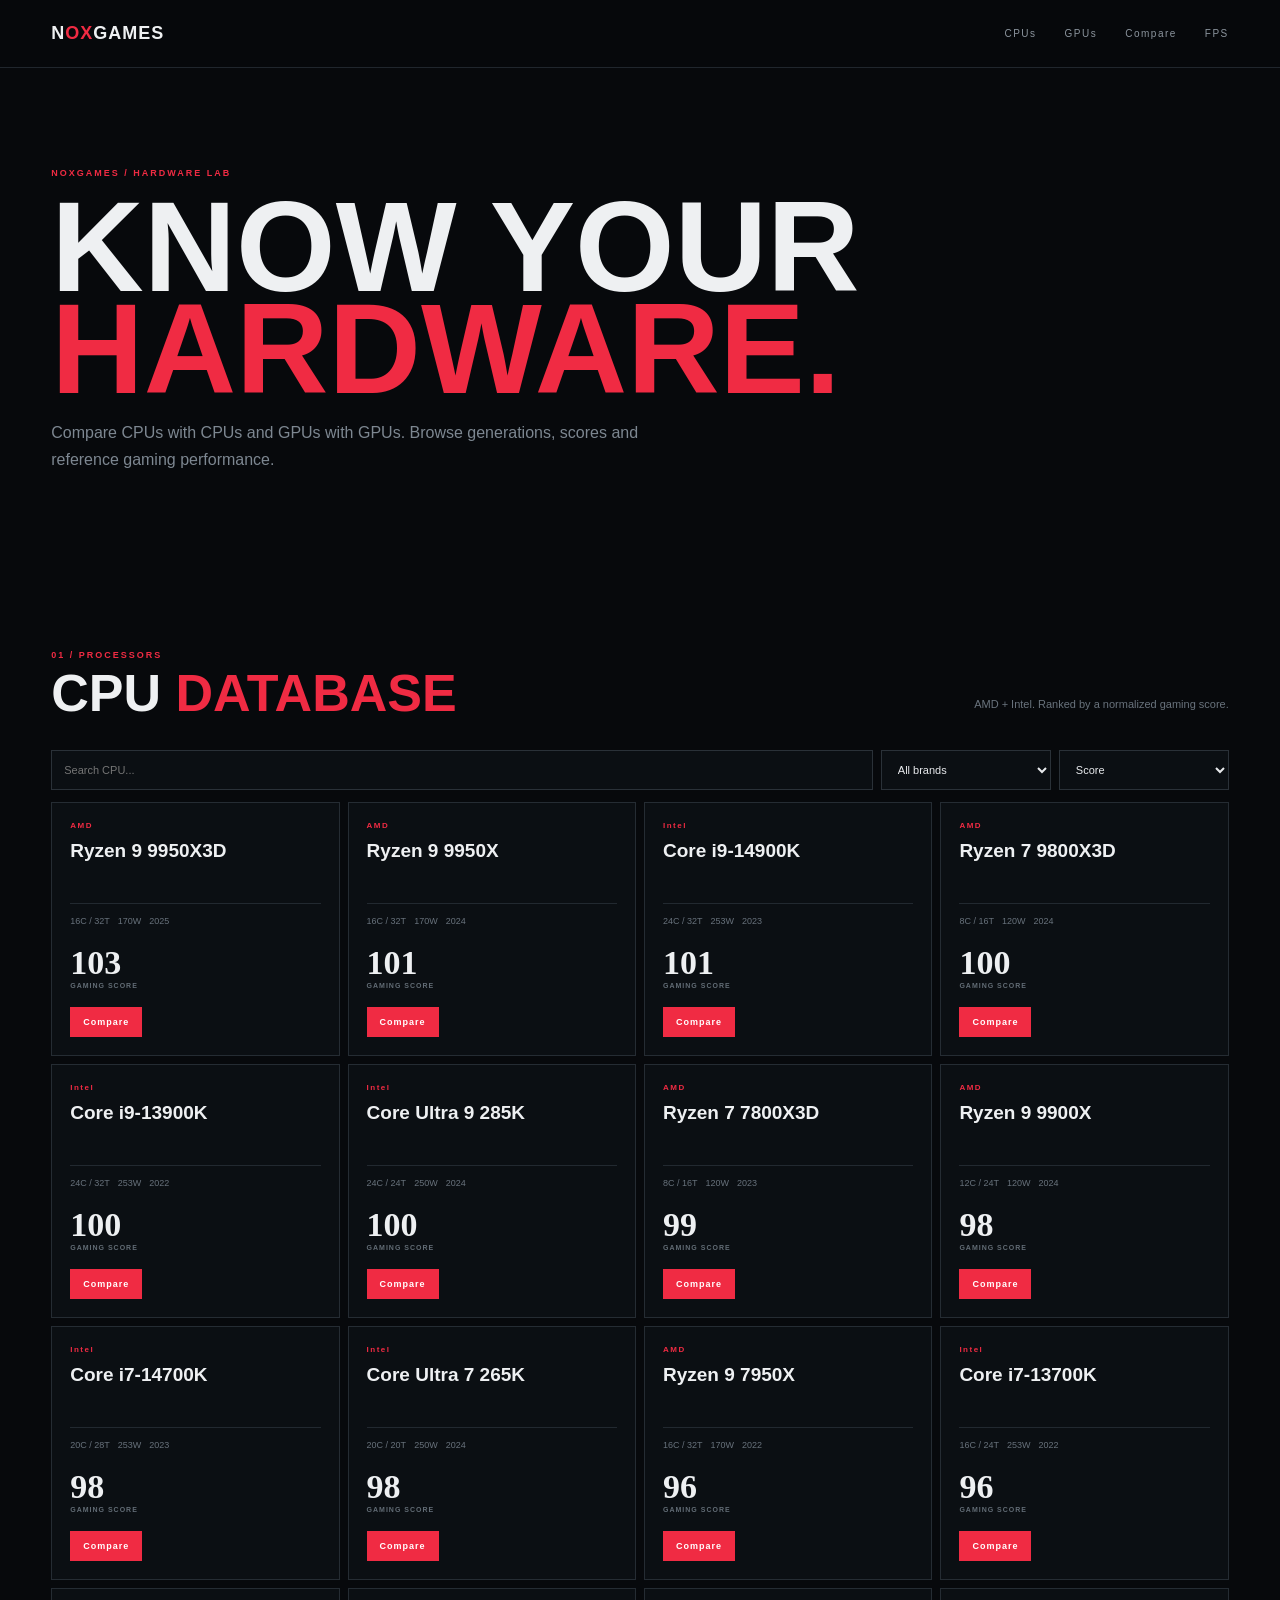
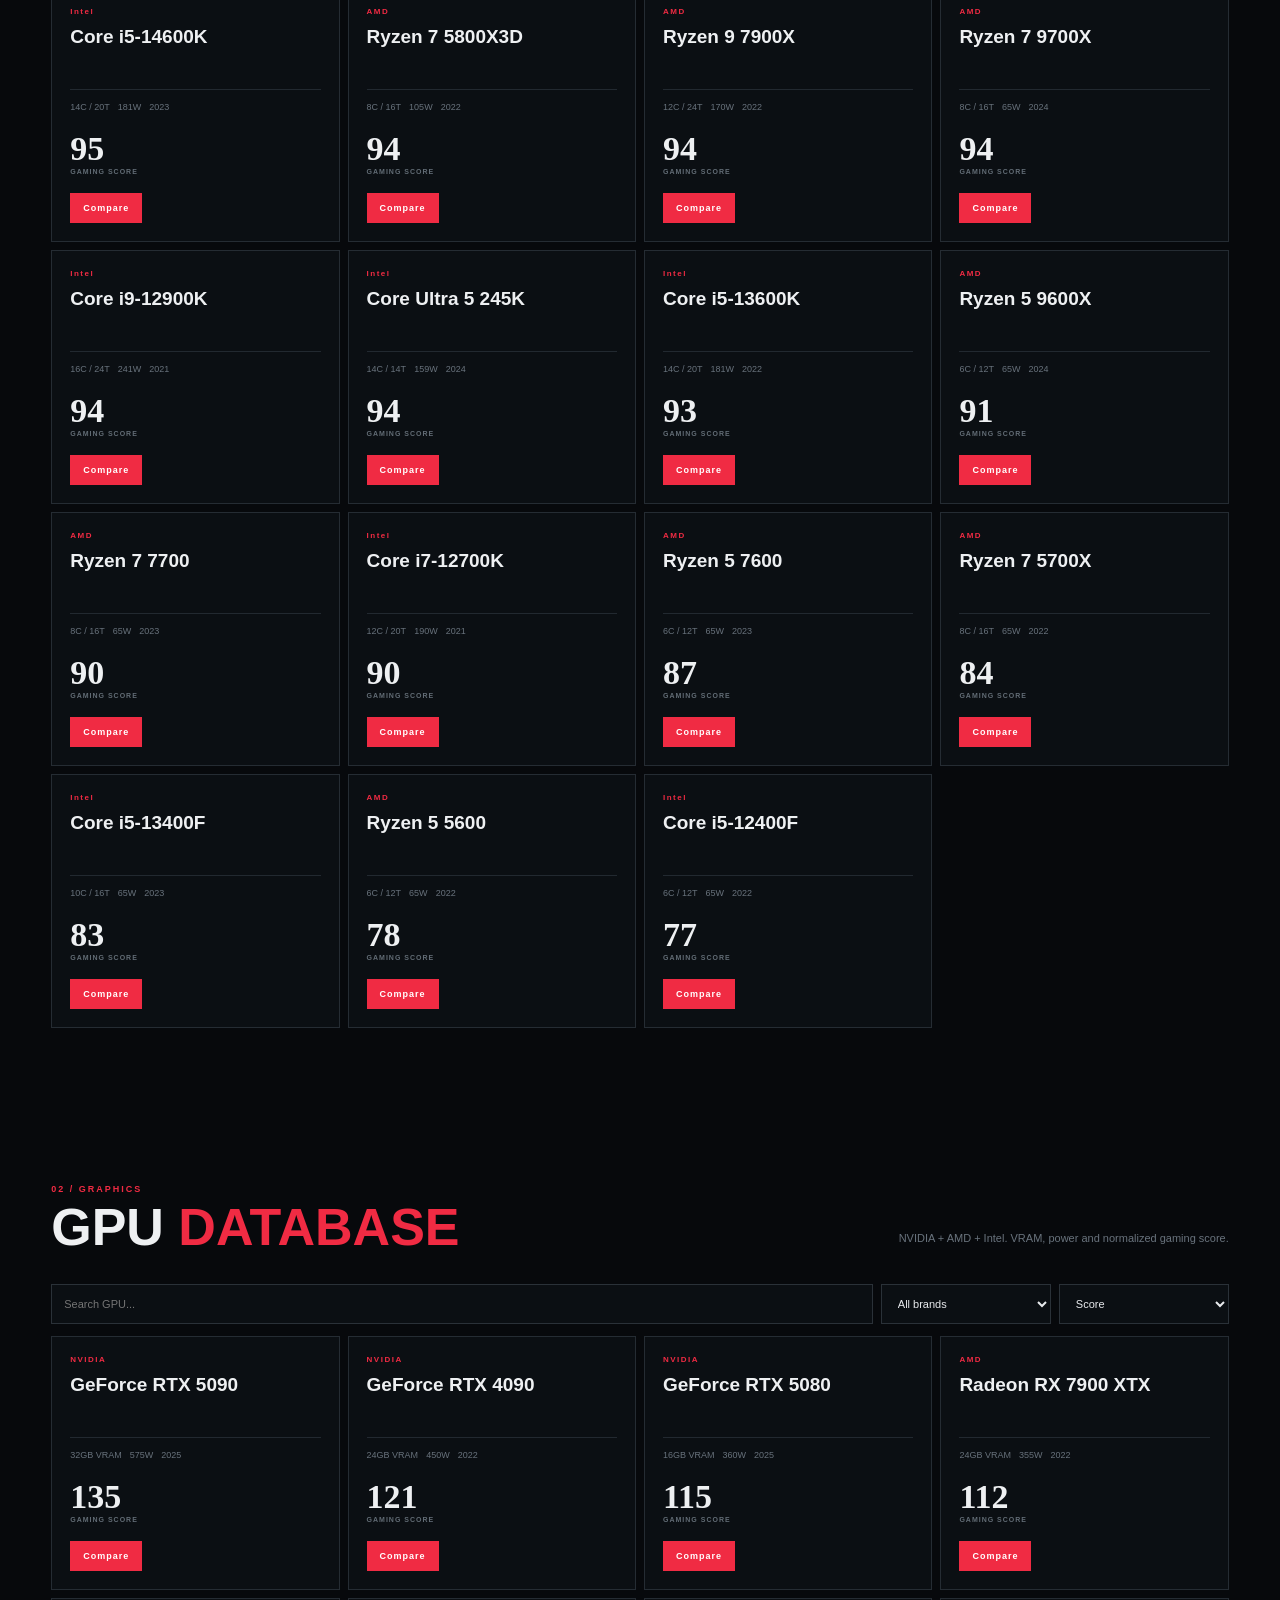
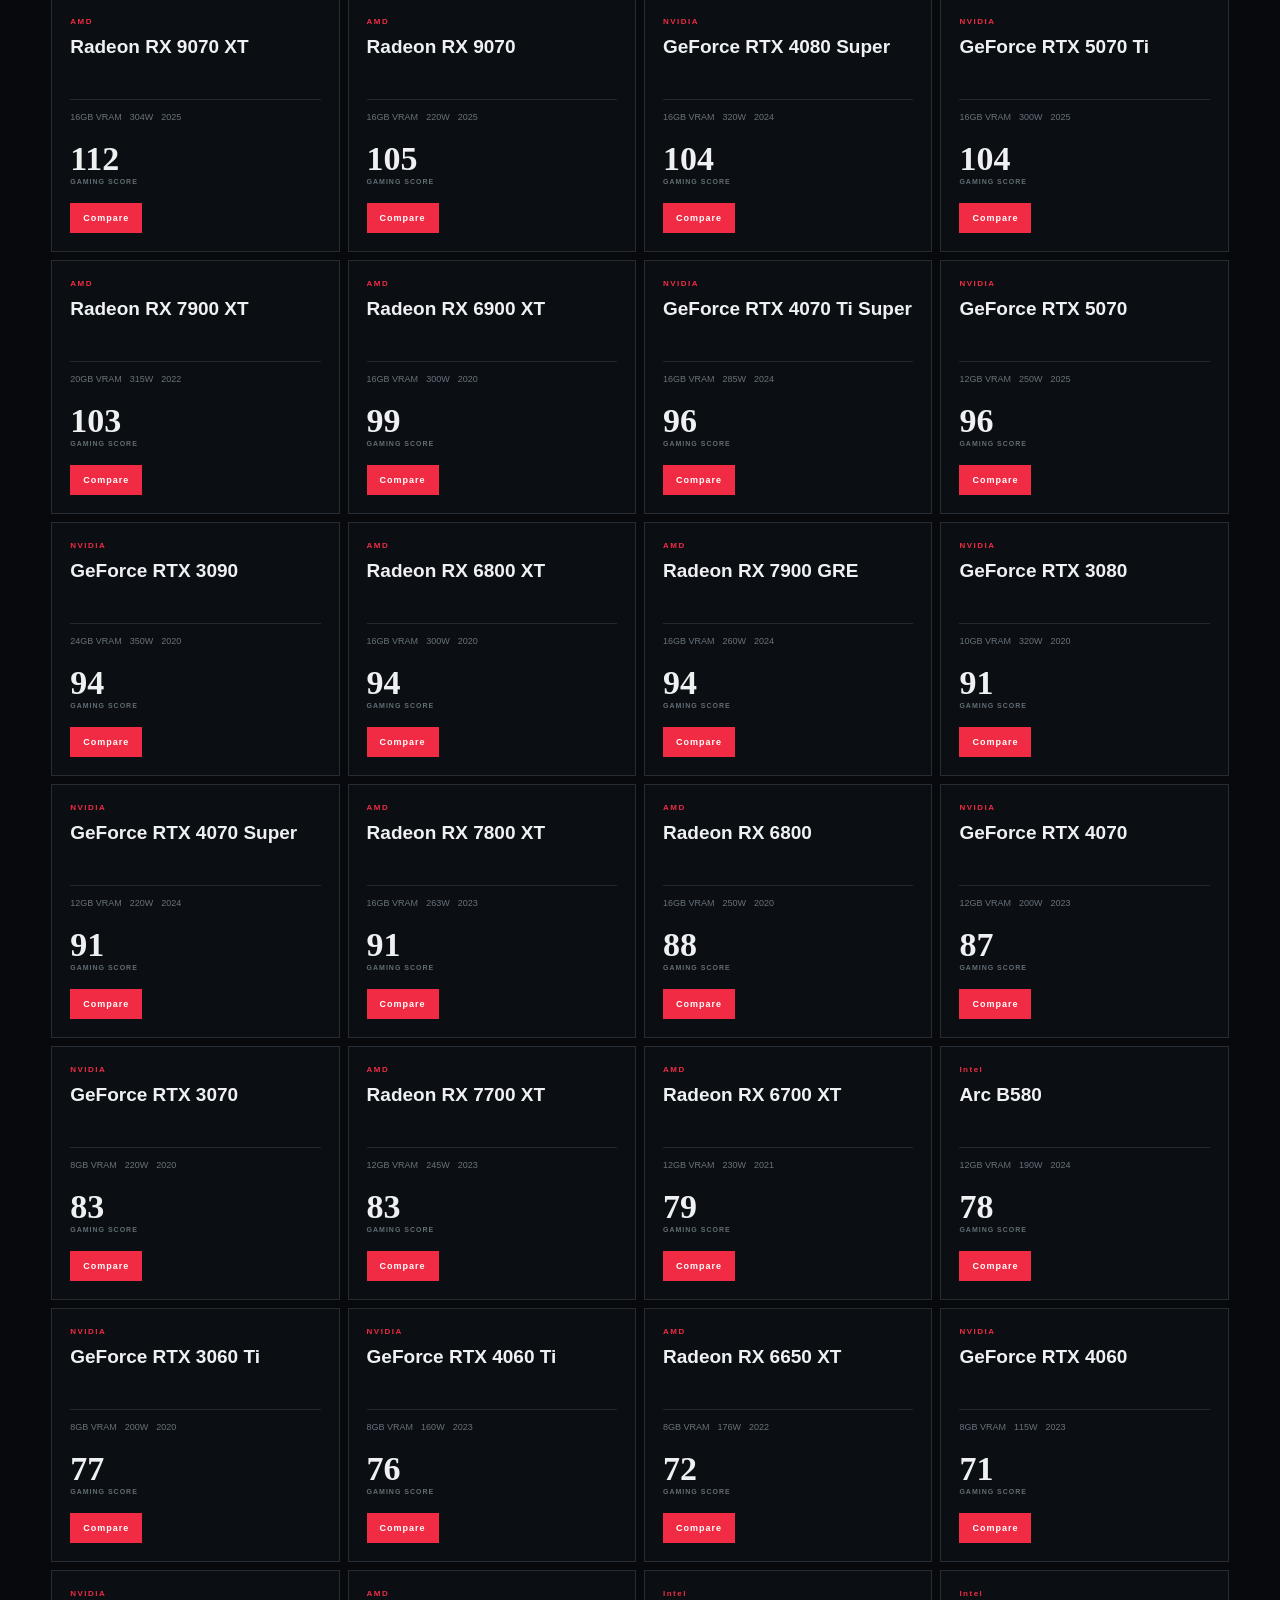
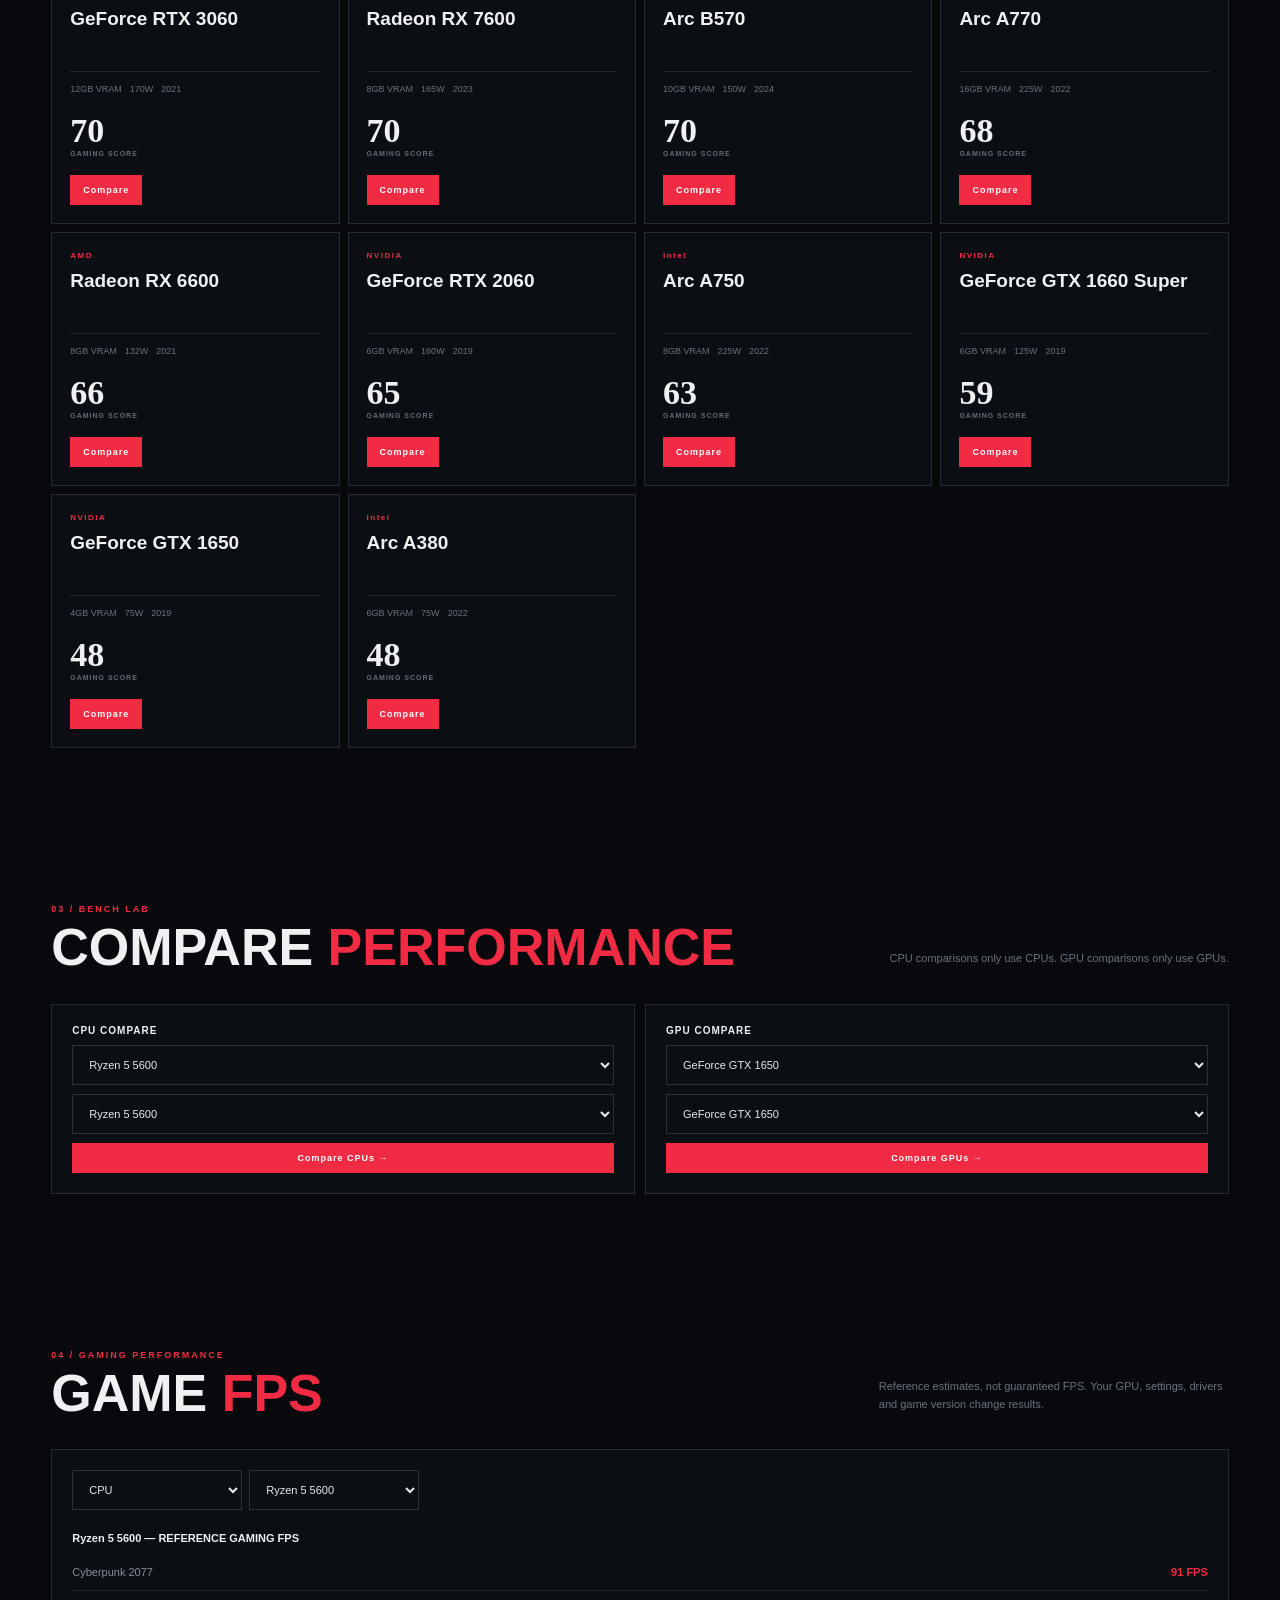
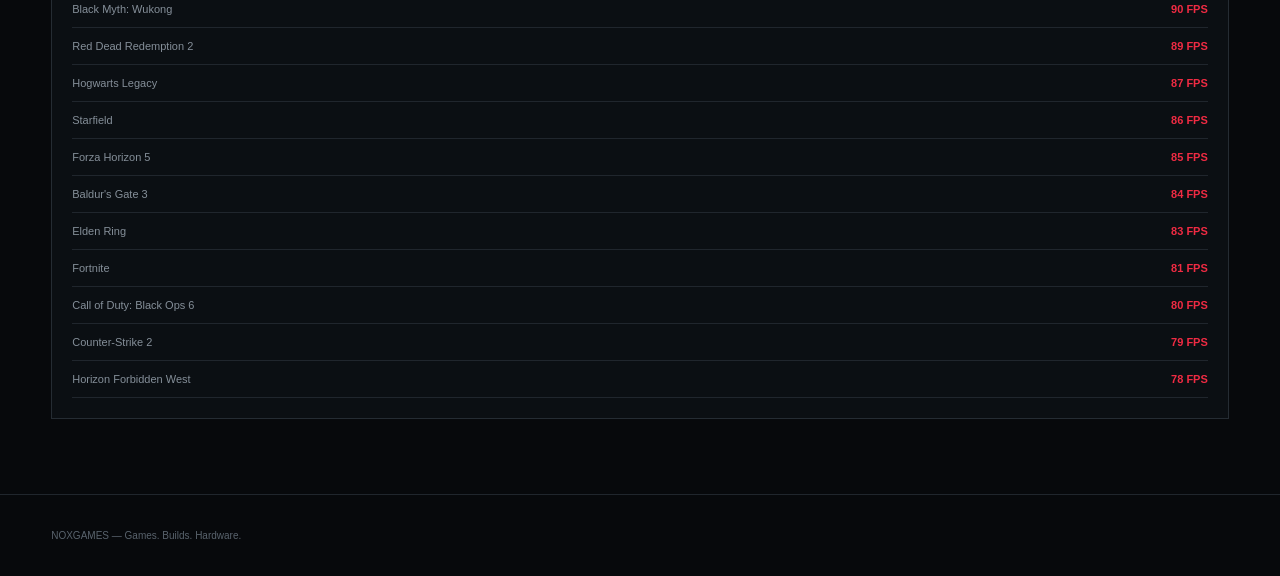
==== commit ef66428d: "Add files via upload" ====
--- a/index.html
+++ b/index.html
@@ -1,119 +1,12 @@
 <!doctype html>
-<html lang="en">
-<head>
-<meta charset="utf-8">
-<meta name="viewport" content="width=device-width,initial-scale=1">
-<meta name="description" content="NOXGAMES — discover games, build PCs and make smarter hardware choices.">
-<title>NOXGAMES — Games. Builds. Hardware.</title>
-<link rel="stylesheet" href="styles.css">
-</head>
+<html><head><meta charset="utf-8"><meta name="viewport" content="width=device-width,initial-scale=1"><title>NOXGAMES — Hardware</title><link rel="stylesheet" href="styles.css"></head>
 <body>
-<header class="header">
-  <div class="nav wrap">
-    <a class="brand" href="#home"><span class="brand-mark">N</span><span>NOX<span class="accent">GAMES</span></span></a>
-    <nav id="nav">
-      <a href="#games">Games</a>
-      <a href="#builds">PC Builds</a>
-      <a href="#hardware">Hardware</a>
-      <a href="#top100">Top 100</a><a href="#guides">Guides</a>
-    </nav>
-    <a class="nav-cta" href="#games">Explore</a>
-    <button id="menu" aria-label="Menu">☰</button>
-  </div>
-</header>
-
-<main id="home">
-<section class="hero">
-  <div class="hero-glow"></div>
-  <div class="wrap hero-inner">
-    <div class="hero-copy">
-      <div class="eyebrow"><i></i> THE GAMING DECISION HUB</div>
-      <h1>PLAY MORE.<br><span>GUESS LESS.</span></h1>
-      <p>Find games that fit your PC, build the right system for your budget, and know what hardware upgrade actually matters.</p>
-      <div class="hero-actions">
-        <a class="primary" href="#games">Find a game <b>→</b></a>
-        <a class="secondary" href="#builds">Build my PC</a>
-      </div>
-    </div>
-    <div class="hero-visual" aria-hidden="true">
-      <div class="orb"></div>
-      <div class="monitor">
-        <div class="screen"><span>NOX</span><strong>GAMES</strong><small>FIND • BUILD • PLAY</small></div>
-      </div>
-      <div class="float-card card-a"><small>GPU</small><b>RTX 5070</b><span>1440p ready</span></div>
-      <div class="float-card card-b"><small>BUILD</small><b>₹50K</b><span>1080p sweet spot</span></div>
-    </div>
-  </div>
-</section>
-
-<section class="quick wrap">
-  <a href="#games"><span>01</span><b>GAME FINDER</b><small>What should I play?</small><em>↗</em></a>
-  <a href="#builds"><span>02</span><b>PC BUILDS</b><small>What should I build?</small><em>↗</em></a>
-  <a href="#hardware"><span>03</span><b>HARDWARE</b><small>What should I buy?</small><em>↗</em></a>
-</section>
-
-<section class="section wrap" id="games">
-  <div class="section-head"><div><div class="eyebrow">01 / GAME FINDER</div><h2>Find your next <span>game.</span></h2></div><p>Filter by what you like and what your PC can handle.</p></div>
-  <div class="finder">
-    <div class="finder-top">
-      <label>Search game<input id="gameSearch" placeholder="Search titles..."></label>
-      <label>Genre<select id="genre"><option>All</option><option>Action</option><option>RPG</option><option>Horror</option><option>Indie</option><option>Multiplayer</option><option>Racing</option></select></label>
-      <label>Style<select id="style"><option>All</option><option>Story</option><option>Combat</option><option>Exploration</option><option>Co-op</option></select></label>
-      <label>RAM<select id="ram"><option>4</option><option selected>8</option><option>16</option><option>32</option></select></label>
-      <label>GPU<select id="gpu"><option>Low</option><option selected>Mid</option><option>High</option></select></label>
-      <button class="primary small" id="findGames">Find games</button>
-    </div>
-    <div id="gameResults" class="game-grid"></div>
-  </div>
-</section>
-
-<section class="section builds-section" id="builds">
-  <div class="wrap">
-    <div class="section-head"><div><div class="eyebrow">02 / PC BUILDS</div><h2>Build without <span>overspending.</span></h2></div><p>Starting configurations for common Indian gaming budgets.</p></div>
-    <div class="build-layout">
-      <div class="build-selector">
-        <div class="selector-title">YOUR TARGET</div>
-        <label>Budget<select id="budget"><option>₹35K</option><option selected>₹50K</option><option>₹65K</option><option>₹80K</option><option>₹1L</option><option>₹1.3L+</option></select></label>
-        <label>Resolution<select id="resolution"><option selected>1080p</option><option>1440p</option><option>4K</option></select></label>
-        <label>Use<select id="use"><option>Gaming</option><option>Gaming + Work</option><option>Streaming</option></select></label>
-        <button class="primary" id="findBuild">Generate build <b>→</b></button>
-      </div>
-      <div id="buildResult" class="build-result"></div>
-    </div>
-  </div>
-</section>
-
-<section class="section wrap" id="hardware">
-  <div class="section-head"><div><div class="eyebrow">03 / HARDWARE</div><h2>Know your <span>parts.</span></h2></div><p>Browse the starter hardware database.</p></div>
-  <div class="hardware-search"><input id="hardwareSearch" placeholder="Search CPU, GPU, RAM, SSD..."><span>⌕</span></div>
-  <div id="hardwareResults" class="hardware-grid"></div>
-</section>
-
-<section class="section wrap comparison-section">
-  <div class="section-head"><div><div class="eyebrow">04 / COMPARE</div><h2>Side-by-side. <span>No nonsense.</span></h2></div></div>
-  <div class="compare-box">
-    <div><label>Part A<select id="partA"></select></label><div class="vs">VS</div><label>Part B<select id="partB"></select></label><button class="primary" id="compareBtn">Compare</button></div>
-    <div id="compareResult"></div>
-  </div>
-</section>
-
-
-<section class="section wrap" id="top100">
-<div class="section-head"><div><div class="eyebrow">06 / RANKINGS</div><h2>TOP <span>100</span> GAMES.</h2></div><p>Our starter ranking list. Use the three-dot menu on each card for quick actions.</p></div>
-<div class="rank-list">
-<article class="rank-row"><span class="rank">#01</span><img src="https://cdn.cloudflare.steamstatic.com/steam/apps/1245620/header.jpg" alt="" loading="lazy"><div><b>Elden Ring</b><small>PC • Recommended pick</small></div><button class="dots" data-game="Elden Ring" aria-label="More options">•••</button></article><article class="rank-row"><span class="rank">#02</span><img src="https://cdn.cloudflare.steamstatic.com/steam/apps/1174180/header.jpg" alt="" loading="lazy"><div><b>Red Dead Redemption 2</b><small>PC • Recommended pick</small></div><button class="dots" data-game="Red Dead Redemption 2" aria-label="More options">•••</button></article><article class="rank-row"><span class="rank">#03</span><img src="https://cdn.cloudflare.steamstatic.com/steam/apps/1091500/header.jpg" alt="" loading="lazy"><div><b>Cyberpunk 2077</b><small>PC • Recommended pick</small></div><button class="dots" data-game="Cyberpunk 2077" aria-label="More options">•••</button></article><article class="rank-row"><span class="rank">#04</span><img src="https://cdn.cloudflare.steamstatic.com/steam/apps/1091500/header.jpg" alt="" loading="lazy"><div><b>Hades</b><small>PC • Recommended pick</small></div><button class="dots" data-game="Hades" aria-label="More options">•••</button></article><article class="rank-row"><span class="rank">#05</span><img src="https://cdn.cloudflare.steamstatic.com/steam/apps/413150/header.jpg" alt="" loading="lazy"><div><b>Stardew Valley</b><small>PC • Recommended pick</small></div><button class="dots" data-game="Stardew Valley" aria-label="More options">•••</button></article><article class="rank-row"><span class="rank">#06</span><img src="https://cdn.cloudflare.steamstatic.com/steam/apps/105600/header.jpg" alt="" loading="lazy"><div><b>Terraria</b><small>PC • Recommended pick</small></div><button class="dots" data-game="Terraria" aria-label="More options">•••</button></article><article class="rank-row"><span class="rank">#07</span><img src="https://cdn.cloudflare.steamstatic.com/steam/apps/550/header.jpg" alt="" loading="lazy"><div><b>Left 4 Dead 2</b><small>PC • Recommended pick</small></div><button class="dots" data-game="Left 4 Dead 2" aria-label="More options">•••</button></article><article class="rank-row"><span class="rank">#08</span><img src="https://cdn.cloudflare.steamstatic.com/steam/apps/1091500/header.jpg" alt="" loading="lazy"><div><b>Helldivers 2</b><small>PC • Recommended pick</small></div><button class="dots" data-game="Helldivers 2" aria-label="More options">•••</button></article><article class="rank-row"><span class="rank">#09</span><img src="https://cdn.cloudflare.steamstatic.com/steam/apps/1091500/header.jpg" alt="" loading="lazy"><div><b>Resident Evil 4</b><small>PC • Recommended pick</small></div><button class="dots" data-game="Resident Evil 4" aria-label="More options">•••</button></article><article class="rank-row"><span class="rank">#10</span><img src="https://cdn.cloudflare.steamstatic.com/steam/apps/1086940/header.jpg" alt="" loading="lazy"><div><b>Baldur's Gate 3</b><small>PC • Recommended pick</small></div><button class="dots" data-game="Baldur's Gate 3" aria-label="More options">•••</button></article><article class="rank-row"><span class="rank">#11</span><img src="https://cdn.cloudflare.steamstatic.com/steam/apps/1091500/header.jpg" alt="" loading="lazy"><div><b>The Witcher 3</b><small>PC • Recommended pick</small></div><button class="dots" data-game="The Witcher 3" aria-label="More options">•••</button></article><article class="rank-row"><span class="rank">#12</span><img src="https://cdn.cloudflare.steamstatic.com/steam/apps/1551360/header.jpg" alt="" loading="lazy"><div><b>Forza Horizon 5</b><small>PC • Recommended pick</small></div><button class="dots" data-game="Forza Horizon 5" aria-label="More options">•••</button></article><article class="rank-row"><span class="rank">#13</span><img src="https://cdn.cloudflare.steamstatic.com/steam/apps/1091500/header.jpg" alt="" loading="lazy"><div><b>Valorant</b><small>PC • Recommended pick</small></div><button class="dots" data-game="Valorant" aria-label="More options">•••</button></article><article class="rank-row"><span class="rank">#14</span><img src="https://cdn.cloudflare.steamstatic.com/steam/apps/1091500/header.jpg" alt="" loading="lazy"><div><b>Counter-Strike 2</b><small>PC • Recommended pick</small></div><button class="dots" data-game="Counter-Strike 2" aria-label="More options">•••</button></article><article class="rank-row"><span class="rank">#15</span><img src="https://cdn.cloudflare.steamstatic.com/steam/apps/1091500/header.jpg" alt="" loading="lazy"><div><b>Fortnite</b><small>PC • Recommended pick</small></div><button class="dots" data-game="Fortnite" aria-label="More options">•••</button></article><article class="rank-row"><span class="rank">#16</span><img src="https://cdn.cloudflare.steamstatic.com/steam/apps/1091500/header.jpg" alt="" loading="lazy"><div><b>Minecraft</b><small>PC • Recommended pick</small></div><button class="dots" data-game="Minecraft" aria-label="More options">•••</button></article><article class="rank-row"><span class="rank">#17</span><img src="https://cdn.cloudflare.steamstatic.com/steam/apps/1091500/header.jpg" alt="" loading="lazy"><div><b>God of War</b><small>PC • Recommended pick</small></div><button class="dots" data-game="God of War" aria-label="More options">•••</button></article><article class="rank-row"><span class="rank">#18</span><img src="https://cdn.cloudflare.steamstatic.com/steam/apps/1091500/header.jpg" alt="" loading="lazy"><div><b>Hogwarts Legacy</b><small>PC • Recommended pick</small></div><button class="dots" data-game="Hogwarts Legacy" aria-label="More options">•••</button></article><article class="rank-row"><span class="rank">#19</span><img src="https://cdn.cloudflare.steamstatic.com/steam/apps/1091500/header.jpg" alt="" loading="lazy"><div><b>Black Myth: Wukong</b><small>PC • Recommended pick</small></div><button class="dots" data-game="Black Myth: Wukong" aria-label="More options">•••</button></article><article class="rank-row"><span class="rank">#20</span><img src="https://cdn.cloudflare.steamstatic.com/steam/apps/271590/header.jpg" alt="" loading="lazy"><div><b>Grand Theft Auto V</b><small>PC • Recommended pick</small></div><button class="dots" data-game="Grand Theft Auto V" aria-label="More options">•••</button></article><article class="rank-row"><span class="rank">#21</span><img src="https://cdn.cloudflare.steamstatic.com/steam/apps/1091500/header.jpg" alt="" loading="lazy"><div><b>Death Stranding</b><small>PC • Recommended pick</small></div><button class="dots" data-game="Death Stranding" aria-label="More options">•••</button></article><article class="rank-row"><span class="rank">#22</span><img src="https://cdn.cloudflare.steamstatic.com/steam/apps/1091500/header.jpg" alt="" loading="lazy"><div><b>Control</b><small>PC • Recommended pick</small></div><button class="dots" data-game="Control" aria-label="More options">•••</button></article><article class="rank-row"><span class="rank">#23</span><img src="https://cdn.cloudflare.steamstatic.com/steam/apps/1091500/header.jpg" alt="" loading="lazy"><div><b>Doom Eternal</b><small>PC • Recommended pick</small></div><button class="dots" data-game="Doom Eternal" aria-label="More options">•••</button></article><article class="rank-row"><span class="rank">#24</span><img src="https://cdn.cloudflare.steamstatic.com/steam/apps/1091500/header.jpg" alt="" loading="lazy"><div><b>Hollow Knight</b><small>PC • Recommended pick</small></div><button class="dots" data-game="Hollow Knight" aria-label="More options">•••</button></article><article class="rank-row"><span class="rank">#25</span><img src="https://cdn.cloudflare.steamstatic.com/steam/apps/1091500/header.jpg" alt="" loading="lazy"><div><b>Ori and the Will of the Wisps</b><small>PC • Recommended pick</small></div><button class="dots" data-game="Ori and the Will of the Wisps" aria-label="More options">•••</button></article><article class="rank-row"><span class="rank">#26</span><img src="https://cdn.cloudflare.steamstatic.com/steam/apps/1091500/header.jpg" alt="" loading="lazy"><div><b>Subnautica</b><small>PC • Recommended pick</small></div><button class="dots" data-game="Subnautica" aria-label="More options">•••</button></article><article class="rank-row"><span class="rank">#27</span><img src="https://cdn.cloudflare.steamstatic.com/steam/apps/1091500/header.jpg" alt="" loading="lazy"><div><b>Sea of Thieves</b><small>PC • Recommended pick</small></div><button class="dots" data-game="Sea of Thieves" aria-label="More options">•••</button></article><article class="rank-row"><span class="rank">#28</span><img src="https://cdn.cloudflare.steamstatic.com/steam/apps/1091500/header.jpg" alt="" loading="lazy"><div><b>Apex Legends</b><small>PC • Recommended pick</small></div><button class="dots" data-game="Apex Legends" aria-label="More options">•••</button></article><article class="rank-row"><span class="rank">#29</span><img src="https://cdn.cloudflare.steamstatic.com/steam/apps/1091500/header.jpg" alt="" loading="lazy"><div><b>Overwatch 2</b><small>PC • Recommended pick</small></div><button class="dots" data-game="Overwatch 2" aria-label="More options">•••</button></article><article class="rank-row"><span class="rank">#30</span><img src="https://cdn.cloudflare.steamstatic.com/steam/apps/1091500/header.jpg" alt="" loading="lazy"><div><b>Palworld</b><small>PC • Recommended pick</small></div><button class="dots" data-game="Palworld" aria-label="More options">•••</button></article><article class="rank-row"><span class="rank">#31</span><img src="https://cdn.cloudflare.steamstatic.com/steam/apps/1091500/header.jpg" alt="" loading="lazy"><div><b>Lies of P</b><small>PC • Recommended pick</small></div><button class="dots" data-game="Lies of P" aria-label="More options">•••</button></article><article class="rank-row"><span class="rank">#32</span><img src="https://cdn.cloudflare.steamstatic.com/steam/apps/1091500/header.jpg" alt="" loading="lazy"><div><b>Sekiro</b><small>PC • Recommended pick</small></div><button class="dots" data-game="Sekiro" aria-label="More options">•••</button></article><article class="rank-row"><span class="rank">#33</span><img src="https://cdn.cloudflare.steamstatic.com/steam/apps/1091500/header.jpg" alt="" loading="lazy"><div><b>Monster Hunter World</b><small>PC • Recommended pick</small></div><button class="dots" data-game="Monster Hunter World" aria-label="More options">•••</button></article><article class="rank-row"><span class="rank">#34</span><img src="https://cdn.cloudflare.steamstatic.com/steam/apps/1091500/header.jpg" alt="" loading="lazy"><div><b>Monster Hunter Wilds</b><small>PC • Recommended pick</small></div><button class="dots" data-game="Monster Hunter Wilds" aria-label="More options">•••</button></article><article class="rank-row"><span class="rank">#35</span><img src="https://cdn.cloudflare.steamstatic.com/steam/apps/1091500/header.jpg" alt="" loading="lazy"><div><b>Assassin's Creed Odyssey</b><small>PC • Recommended pick</small></div><button class="dots" data-game="Assassin's Creed Odyssey" aria-label="More options">•••</button></article><article class="rank-row"><span class="rank">#36</span><img src="https://cdn.cloudflare.steamstatic.com/steam/apps/1091500/header.jpg" alt="" loading="lazy"><div><b>Far Cry 5</b><small>PC • Recommended pick</small></div><button class="dots" data-game="Far Cry 5" aria-label="More options">•••</button></article><article class="rank-row"><span class="rank">#37</span><img src="https://cdn.cloudflare.steamstatic.com/steam/apps/1091500/header.jpg" alt="" loading="lazy"><div><b>DOOM</b><small>PC • Recommended pick</small></div><button class="dots" data-game="DOOM" aria-label="More options">•••</button></article><article class="rank-row"><span class="rank">#38</span><img src="https://cdn.cloudflare.steamstatic.com/steam/apps/1091500/header.jpg" alt="" loading="lazy"><div><b>Dead Space</b><small>PC • Recommended pick</small></div><button class="dots" data-game="Dead Space" aria-label="More options">•••</button></article><article class="rank-row"><span class="rank">#39</span><img src="https://cdn.cloudflare.steamstatic.com/steam/apps/1091500/header.jpg" alt="" loading="lazy"><div><b>Alan Wake 2</b><small>PC • Recommended pick</small></div><button class="dots" data-game="Alan Wake 2" aria-label="More options">•••</button></article><article class="rank-row"><span class="rank">#40</span><img src="https://cdn.cloudflare.steamstatic.com/steam/apps/1091500/header.jpg" alt="" loading="lazy"><div><b>Detroit: Become Human</b><small>PC • Recommended pick</small></div><button class="dots" data-game="Detroit: Become Human" aria-label="More options">•••</button></article><article class="rank-row"><span class="rank">#41</span><img src="https://cdn.cloudflare.steamstatic.com/steam/apps/1091500/header.jpg" alt="" loading="lazy"><div><b>Half-Life 2</b><small>PC • Recommended pick</small></div><button class="dots" data-game="Half-Life 2" aria-label="More options">•••</button></article><article class="rank-row"><span class="rank">#42</span><img src="https://cdn.cloudflare.steamstatic.com/steam/apps/1091500/header.jpg" alt="" loading="lazy"><div><b>Portal 2</b><small>PC • Recommended pick</small></div><button class="dots" data-game="Portal 2" aria-label="More options">•••</button></article><article class="rank-row"><span class="rank">#43</span><img src="https://cdn.cloudflare.steamstatic.com/steam/apps/1091500/header.jpg" alt="" loading="lazy"><div><b>The Elder Scrolls V: Skyrim</b><small>PC • Recommended pick</small></div><button class="dots" data-game="The Elder Scrolls V: Skyrim" aria-label="More options">•••</button></article><article class="rank-row"><span class="rank">#44</span><img src="https://cdn.cloudflare.steamstatic.com/steam/apps/1091500/header.jpg" alt="" loading="lazy"><div><b>Dark Souls III</b><small>PC • Recommended pick</small></div><button class="dots" data-game="Dark Souls III" aria-label="More options">•••</button></article><article class="rank-row"><span class="rank">#45</span><img src="https://cdn.cloudflare.steamstatic.com/steam/apps/1091500/header.jpg" alt="" loading="lazy"><div><b>God of War Ragnarök</b><small>PC • Recommended pick</small></div><button class="dots" data-game="God of War Ragnarök" aria-label="More options">•••</button></article><article class="rank-row"><span class="rank">#46</span><img src="https://cdn.cloudflare.steamstatic.com/steam/apps/1091500/header.jpg" alt="" loading="lazy"><div><b>Marvel's Spider-Man Remastered</b><small>PC • Recommended pick</small></div><button class="dots" data-game="Marvel's Spider-Man Remastered" aria-label="More options">•••</button></article><article class="rank-row"><span class="rank">#47</span><img src="https://cdn.cloudflare.steamstatic.com/steam/apps/1091500/header.jpg" alt="" loading="lazy"><div><b>Horizon Zero Dawn</b><small>PC • Recommended pick</small></div><button class="dots" data-game="Horizon Zero Dawn" aria-label="More options">•••</button></article><article class="rank-row"><span class="rank">#48</span><img src="https://cdn.cloudflare.steamstatic.com/steam/apps/1091500/header.jpg" alt="" loading="lazy"><div><b>Horizon Forbidden West</b><small>PC • Recommended pick</small></div><button class="dots" data-game="Horizon Forbidden West" aria-label="More options">•••</button></article><article class="rank-row"><span class="rank">#49</span><img src="https://cdn.cloudflare.steamstatic.com/steam/apps/1091500/header.jpg" alt="" loading="lazy"><div><b>The Last of Us Part I</b><small>PC • Recommended pick</small></div><button class="dots" data-game="The Last of Us Part I" aria-label="More options">•••</button></article><article class="rank-row"><span class="rank">#50</span><img src="https://cdn.cloudflare.steamstatic.com/steam/apps/1091500/header.jpg" alt="" loading="lazy"><div><b>Resident Evil Village</b><small>PC • Recommended pick</small></div><button class="dots" data-game="Resident Evil Village" aria-label="More options">•••</button></article><article class="rank-row"><span class="rank">#51</span><img src="https://cdn.cloudflare.steamstatic.com/steam/apps/1091500/header.jpg" alt="" loading="lazy"><div><b>Resident Evil 2</b><small>PC • Recommended pick</small></div><button class="dots" data-game="Resident Evil 2" aria-label="More options">•••</button></article><article class="rank-row"><span class="rank">#52</span><img src="https://cdn.cloudflare.steamstatic.com/steam/apps/1091500/header.jpg" alt="" loading="lazy"><div><b>Resident Evil 3</b><small>PC • Recommended pick</small></div><button class="dots" data-game="Resident Evil 3" aria-label="More options">•••</button></article><article class="rank-row"><span class="rank">#53</span><img src="https://cdn.cloudflare.steamstatic.com/steam/apps/1091500/header.jpg" alt="" loading="lazy"><div><b>Devil May Cry 5</b><small>PC • Recommended pick</small></div><button class="dots" data-game="Devil May Cry 5" aria-label="More options">•••</button></article><article class="rank-row"><span class="rank">#54</span><img src="https://cdn.cloudflare.steamstatic.com/steam/apps/1091500/header.jpg" alt="" loading="lazy"><div><b>Sekiro: Shadows Die Twice</b><small>PC • Recommended pick</small></div><button class="dots" data-game="Sekiro: Shadows Die Twice" aria-label="More options">•••</button></article><article class="rank-row"><span class="rank">#55</span><img src="https://cdn.cloudflare.steamstatic.com/steam/apps/1091500/header.jpg" alt="" loading="lazy"><div><b>Assassin's Creed Valhalla</b><small>PC • Recommended pick</small></div><button class="dots" data-game="Assassin's Creed Valhalla" aria-label="More options">•••</button></article><article class="rank-row"><span class="rank">#56</span><img src="https://cdn.cloudflare.steamstatic.com/steam/apps/1091500/header.jpg" alt="" loading="lazy"><div><b>Assassin's Creed Origins</b><small>PC • Recommended pick</small></div><button class="dots" data-game="Assassin's Creed Origins" aria-label="More options">•••</button></article><article class="rank-row"><span class="rank">#57</span><img src="https://cdn.cloudflare.steamstatic.com/steam/apps/1091500/header.jpg" alt="" loading="lazy"><div><b>Far Cry 6</b><small>PC • Recommended pick</small></div><button class="dots" data-game="Far Cry 6" aria-label="More options">•••</button></article><article class="rank-row"><span class="rank">#58</span><img src="https://cdn.cloudflare.steamstatic.com/steam/apps/1091500/header.jpg" alt="" loading="lazy"><div><b>Dying Light</b><small>PC • Recommended pick</small></div><button class="dots" data-game="Dying Light" aria-label="More options">•••</button></article><article class="rank-row"><span class="rank">#59</span><img src="https://cdn.cloudflare.steamstatic.com/steam/apps/1091500/header.jpg" alt="" loading="lazy"><div><b>Dying Light 2</b><small>PC • Recommended pick</small></div><button class="dots" data-game="Dying Light 2" aria-label="More options">•••</button></article><article class="rank-row"><span class="rank">#60</span><img src="https://cdn.cloudflare.steamstatic.com/steam/apps/1091500/header.jpg" alt="" loading="lazy"><div><b>Death Stranding Director's Cut</b><small>PC • Recommended pick</small></div><button class="dots" data-game="Death Stranding Director's Cut" aria-label="More options">•••</button></article><article class="rank-row"><span class="rank">#61</span><img src="https://cdn.cloudflare.steamstatic.com/steam/apps/1091500/header.jpg" alt="" loading="lazy"><div><b>Doom</b><small>PC • Recommended pick</small></div><button class="dots" data-game="Doom" aria-label="More options">•••</button></article><article class="rank-row"><span class="rank">#62</span><img src="https://cdn.cloudflare.steamstatic.com/steam/apps/1091500/header.jpg" alt="" loading="lazy"><div><b>Celeste</b><small>PC • Recommended pick</small></div><button class="dots" data-game="Celeste" aria-label="More options">•••</button></article><article class="rank-row"><span class="rank">#63</span><img src="https://cdn.cloudflare.steamstatic.com/steam/apps/1091500/header.jpg" alt="" loading="lazy"><div><b>Cuphead</b><small>PC • Recommended pick</small></div><button class="dots" data-game="Cuphead" aria-label="More options">•••</button></article><article class="rank-row"><span class="rank">#64</span><img src="https://cdn.cloudflare.steamstatic.com/steam/apps/1091500/header.jpg" alt="" loading="lazy"><div><b>Dead Cells</b><small>PC • Recommended pick</small></div><button class="dots" data-game="Dead Cells" aria-label="More options">•••</button></article><article class="rank-row"><span class="rank">#65</span><img src="https://cdn.cloudflare.steamstatic.com/steam/apps/1091500/header.jpg" alt="" loading="lazy"><div><b>Hades II</b><small>PC • Recommended pick</small></div><button class="dots" data-game="Hades II" aria-label="More options">•••</button></article><article class="rank-row"><span class="rank">#66</span><img src="https://cdn.cloudflare.steamstatic.com/steam/apps/1091500/header.jpg" alt="" loading="lazy"><div><b>Balatro</b><small>PC • Recommended pick</small></div><button class="dots" data-game="Balatro" aria-label="More options">•••</button></article><article class="rank-row"><span class="rank">#67</span><img src="https://cdn.cloudflare.steamstatic.com/steam/apps/1091500/header.jpg" alt="" loading="lazy"><div><b>Lethal Company</b><small>PC • Recommended pick</small></div><button class="dots" data-game="Lethal Company" aria-label="More options">•••</button></article><article class="rank-row"><span class="rank">#68</span><img src="https://cdn.cloudflare.steamstatic.com/steam/apps/1091500/header.jpg" alt="" loading="lazy"><div><b>Phasmophobia</b><small>PC • Recommended pick</small></div><button class="dots" data-game="Phasmophobia" aria-label="More options">•••</button></article><article class="rank-row"><span class="rank">#69</span><img src="https://cdn.cloudflare.steamstatic.com/steam/apps/1091500/header.jpg" alt="" loading="lazy"><div><b>Deep Rock Galactic</b><small>PC • Recommended pick</small></div><button class="dots" data-game="Deep Rock Galactic" aria-label="More options">•••</button></article><article class="rank-row"><span class="rank">#70</span><img src="https://cdn.cloudflare.steamstatic.com/steam/apps/1091500/header.jpg" alt="" loading="lazy"><div><b>Warframe</b><small>PC • Recommended pick</small></div><button class="dots" data-game="Warframe" aria-label="More options">•••</button></article><article class="rank-row"><span class="rank">#71</span><img src="https://cdn.cloudflare.steamstatic.com/steam/apps/1091500/header.jpg" alt="" loading="lazy"><div><b>Destiny 2</b><small>PC • Recommended pick</small></div><button class="dots" data-game="Destiny 2" aria-label="More options">•••</button></article><article class="rank-row"><span class="rank">#72</span><img src="https://cdn.cloudflare.steamstatic.com/steam/apps/1091500/header.jpg" alt="" loading="lazy"><div><b>Rainbow Six Siege</b><small>PC • Recommended pick</small></div><button class="dots" data-game="Rainbow Six Siege" aria-label="More options">•••</button></article><article class="rank-row"><span class="rank">#73</span><img src="https://cdn.cloudflare.steamstatic.com/steam/apps/1091500/header.jpg" alt="" loading="lazy"><div><b>Rocket League</b><small>PC • Recommended pick</small></div><button class="dots" data-game="Rocket League" aria-label="More options">•••</button></article><article class="rank-row"><span class="rank">#74</span><img src="https://cdn.cloudflare.steamstatic.com/steam/apps/1091500/header.jpg" alt="" loading="lazy"><div><b>PUBG: Battlegrounds</b><small>PC • Recommended pick</small></div><button class="dots" data-game="PUBG: Battlegrounds" aria-label="More options">•••</button></article><article class="rank-row"><span class="rank">#75</span><img src="https://cdn.cloudflare.steamstatic.com/steam/apps/1091500/header.jpg" alt="" loading="lazy"><div><b>The Finals</b><small>PC • Recommended pick</small></div><button class="dots" data-game="The Finals" aria-label="More options">•••</button></article><article class="rank-row"><span class="rank">#76</span><img src="https://cdn.cloudflare.steamstatic.com/steam/apps/1091500/header.jpg" alt="" loading="lazy"><div><b>War Thunder</b><small>PC • Recommended pick</small></div><button class="dots" data-game="War Thunder" aria-label="More options">•••</button></article><article class="rank-row"><span class="rank">#77</span><img src="https://cdn.cloudflare.steamstatic.com/steam/apps/1091500/header.jpg" alt="" loading="lazy"><div><b>Euro Truck Simulator 2</b><small>PC • Recommended pick</small></div><button class="dots" data-game="Euro Truck Simulator 2" aria-label="More options">•••</button></article><article class="rank-row"><span class="rank">#78</span><img src="https://cdn.cloudflare.steamstatic.com/steam/apps/1091500/header.jpg" alt="" loading="lazy"><div><b>Assetto Corsa</b><small>PC • Recommended pick</small></div><button class="dots" data-game="Assetto Corsa" aria-label="More options">•••</button></article><article class="rank-row"><span class="rank">#79</span><img src="https://cdn.cloudflare.steamstatic.com/steam/apps/1091500/header.jpg" alt="" loading="lazy"><div><b>F1 25</b><small>PC • Recommended pick</small></div><button class="dots" data-game="F1 25" aria-label="More options">•••</button></article><article class="rank-row"><span class="rank">#80</span><img src="https://cdn.cloudflare.steamstatic.com/steam/apps/1091500/header.jpg" alt="" loading="lazy"><div><b>Tekken 8</b><small>PC • Recommended pick</small></div><button class="dots" data-game="Tekken 8" aria-label="More options">•••</button></article><article class="rank-row"><span class="rank">#81</span><img src="https://cdn.cloudflare.steamstatic.com/steam/apps/1091500/header.jpg" alt="" loading="lazy"><div><b>Street Fighter 6</b><small>PC • Recommended pick</small></div><button class="dots" data-game="Street Fighter 6" aria-label="More options">•••</button></article><article class="rank-row"><span class="rank">#82</span><img src="https://cdn.cloudflare.steamstatic.com/steam/apps/1091500/header.jpg" alt="" loading="lazy"><div><b>Mortal Kombat 1</b><small>PC • Recommended pick</small></div><button class="dots" data-game="Mortal Kombat 1" aria-label="More options">•••</button></article><article class="rank-row"><span class="rank">#83</span><img src="https://cdn.cloudflare.steamstatic.com/steam/apps/1091500/header.jpg" alt="" loading="lazy"><div><b>Dragon Ball: Sparking! ZERO</b><small>PC • Recommended pick</small></div><button class="dots" data-game="Dragon Ball: Sparking! ZERO" aria-label="More options">•••</button></article><article class="rank-row"><span class="rank">#84</span><img src="https://cdn.cloudflare.steamstatic.com/steam/apps/1091500/header.jpg" alt="" loading="lazy"><div><b>Persona 5 Royal</b><small>PC • Recommended pick</small></div><button class="dots" data-game="Persona 5 Royal" aria-label="More options">•••</button></article><article class="rank-row"><span class="rank">#85</span><img src="https://cdn.cloudflare.steamstatic.com/steam/apps/1091500/header.jpg" alt="" loading="lazy"><div><b>Persona 3 Reload</b><small>PC • Recommended pick</small></div><button class="dots" data-game="Persona 3 Reload" aria-label="More options">•••</button></article><article class="rank-row"><span class="rank">#86</span><img src="https://cdn.cloudflare.steamstatic.com/steam/apps/1091500/header.jpg" alt="" loading="lazy"><div><b>Final Fantasy VII Remake</b><small>PC • Recommended pick</small></div><button class="dots" data-game="Final Fantasy VII Remake" aria-label="More options">•••</button></article><article class="rank-row"><span class="rank">#87</span><img src="https://cdn.cloudflare.steamstatic.com/steam/apps/1091500/header.jpg" alt="" loading="lazy"><div><b>Final Fantasy VII Rebirth</b><small>PC • Recommended pick</small></div><button class="dots" data-game="Final Fantasy VII Rebirth" aria-label="More options">•••</button></article><article class="rank-row"><span class="rank">#88</span><img src="https://cdn.cloudflare.steamstatic.com/steam/apps/1091500/header.jpg" alt="" loading="lazy"><div><b>Final Fantasy XV</b><small>PC • Recommended pick</small></div><button class="dots" data-game="Final Fantasy XV" aria-label="More options">•••</button></article><article class="rank-row"><span class="rank">#89</span><img src="https://cdn.cloudflare.steamstatic.com/steam/apps/1091500/header.jpg" alt="" loading="lazy"><div><b>NieR:Automata</b><small>PC • Recommended pick</small></div><button class="dots" data-game="NieR:Automata" aria-label="More options">•••</button></article><article class="rank-row"><span class="rank">#90</span><img src="https://cdn.cloudflare.steamstatic.com/steam/apps/1091500/header.jpg" alt="" loading="lazy"><div><b>Kingdom Come: Deliverance II</b><small>PC • Recommended pick</small></div><button class="dots" data-game="Kingdom Come: Deliverance II" aria-label="More options">•••</button></article><article class="rank-row"><span class="rank">#91</span><img src="https://cdn.cloudflare.steamstatic.com/steam/apps/1091500/header.jpg" alt="" loading="lazy"><div><b>Divinity: Original Sin 2</b><small>PC • Recommended pick</small></div><button class="dots" data-game="Divinity: Original Sin 2" aria-label="More options">•••</button></article><article class="rank-row"><span class="rank">#92</span><img src="https://cdn.cloudflare.steamstatic.com/steam/apps/1091500/header.jpg" alt="" loading="lazy"><div><b>Disco Elysium</b><small>PC • Recommended pick</small></div><button class="dots" data-game="Disco Elysium" aria-label="More options">•••</button></article><article class="rank-row"><span class="rank">#93</span><img src="https://cdn.cloudflare.steamstatic.com/steam/apps/1091500/header.jpg" alt="" loading="lazy"><div><b>Mass Effect Legendary Edition</b><small>PC • Recommended pick</small></div><button class="dots" data-game="Mass Effect Legendary Edition" aria-label="More options">•••</button></article><article class="rank-row"><span class="rank">#94</span><img src="https://cdn.cloudflare.steamstatic.com/steam/apps/1091500/header.jpg" alt="" loading="lazy"><div><b>Dragon Age: Inquisition</b><small>PC • Recommended pick</small></div><button class="dots" data-game="Dragon Age: Inquisition" aria-label="More options">•••</button></article><article class="rank-row"><span class="rank">#95</span><img src="https://cdn.cloudflare.steamstatic.com/steam/apps/1091500/header.jpg" alt="" loading="lazy"><div><b>Star Wars Jedi: Fallen Order</b><small>PC • Recommended pick</small></div><button class="dots" data-game="Star Wars Jedi: Fallen Order" aria-label="More options">•••</button></article><article class="rank-row"><span class="rank">#96</span><img src="https://cdn.cloudflare.steamstatic.com/steam/apps/1091500/header.jpg" alt="" loading="lazy"><div><b>Star Wars Jedi: Survivor</b><small>PC • Recommended pick</small></div><button class="dots" data-game="Star Wars Jedi: Survivor" aria-label="More options">•••</button></article><article class="rank-row"><span class="rank">#97</span><img src="https://cdn.cloudflare.steamstatic.com/steam/apps/1091500/header.jpg" alt="" loading="lazy"><div><b>Batman: Arkham Knight</b><small>PC • Recommended pick</small></div><button class="dots" data-game="Batman: Arkham Knight" aria-label="More options">•••</button></article><article class="rank-row"><span class="rank">#98</span><img src="https://cdn.cloudflare.steamstatic.com/steam/apps/1091500/header.jpg" alt="" loading="lazy"><div><b>Middle-earth: Shadow of Mordor</b><small>PC • Recommended pick</small></div><button class="dots" data-game="Middle-earth: Shadow of Mordor" aria-label="More options">•••</button></article><article class="rank-row"><span class="rank">#99</span><img src="https://cdn.cloudflare.steamstatic.com/steam/apps/1091500/header.jpg" alt="" loading="lazy"><div><b>Middle-earth: Shadow of War</b><small>PC • Recommended pick</small></div><button class="dots" data-game="Middle-earth: Shadow of War" aria-label="More options">•••</button></article><article class="rank-row"><span class="rank">#100</span><img src="https://cdn.cloudflare.steamstatic.com/steam/apps/1091500/header.jpg" alt="" loading="lazy"><div><b>Metro Exodus</b><small>PC • Recommended pick</small></div><button class="dots" data-game="Metro Exodus" aria-label="More options">•••</button></article>
-</div></section>
-<section class="section wrap" id="guides">
-  <div class="section-head"><div><div class="eyebrow">05 / GUIDES</div><h2>Useful, not <span>fluff.</span></h2></div></div>
-  <div class="guide-grid">
-    <article><span>BUILD</span><h3>Best Gaming PC Under ₹50,000</h3><p>Where your money should go for a balanced 1080p build.</p><a href="#">Read guide →</a></article>
-    <article><span>GPU</span><h3>Best GPU for Ryzen 5 5500</h3><p>How far you can upgrade before the CPU becomes a concern.</p><a href="#">Read guide →</a></article>
-    <article><span>RAM</span><h3>16GB vs 32GB RAM</h3><p>When more memory actually makes a difference.</p><a href="#">Read guide →</a></article>
-  </div>
-</section>
-</main>
-
-<footer><div class="wrap footer-inner"><div class="brand"><span class="brand-mark">N</span><span>NOX<span class="accent">GAMES</span></span></div><p>Games. Builds. Hardware.</p><div><a href="#">About</a><a href="#">Privacy</a><a href="#">Disclaimer</a></div></div></footer>
-<script>const GAMES=[["Elden Ring", "RPG", "Combat, Exploration", "12", "Mid", "Difficult combat, huge world, deep build variety."], ["Red Dead Redemption 2", "Action", "Story, Exploration", "12", "High", "Story-heavy open world with a detailed setting."], ["Cyberpunk 2077", "RPG", "Story, Exploration", "16", "High", "Open-world RPG with quests and character builds."], ["Hades", "Action", "Combat", "4", "Low", "Fast roguelike combat with a strong story."], ["Stardew Valley", "Indie", "Exploration", "4", "Low", "Relaxed farming, exploration and co-op."], ["Terraria", "Indie", "Exploration, Combat", "4", "Low", "Sandbox exploration, building and combat."], ["Left 4 Dead 2", "Multiplayer", "Co-op, Combat", "4", "Low", "Classic four-player co-op zombie action."], ["Helldivers 2", "Multiplayer", "Co-op, Combat", "16", "Mid", "Chaotic cooperative missions for squads."], ["Resident Evil 4", "Horror", "Story, Combat", "8", "Mid", "Survival horror mixed with action combat."], ["Baldur's Gate 3", "RPG", "Story, Exploration", "16", "Mid", "Choice-heavy RPG with turn-based combat."], ["The Witcher 3", "RPG", "Story, Exploration", "8", "Mid", "Large open world and story-driven quests."], ["Forza Horizon 5", "Racing", "Exploration, Multiplayer", "16", "Mid", "Open-world racing with a huge car roster."], ["Valorant", "Multiplayer", "Combat", "4", "Low", "Competitive tactical shooter with low hardware demands."], ["Counter-Strike 2", "Multiplayer", "Combat", "8", "Low", "Competitive tactical FPS."], ["Fortnite", "Multiplayer", "Combat", "8", "Low", "Battle royale with scalable graphics settings."], ["Minecraft", "Indie", "Exploration", "4", "Low", "Sandbox building and exploration."], ["God of War", "Action", "Story, Combat", "8", "High", "Cinematic action adventure."], ["Hogwarts Legacy", "RPG", "Story, Exploration", "16", "High", "Open-world action RPG in the Wizarding World."], ["Black Myth: Wukong", "Action", "Combat, Exploration", "16", "High", "Visually demanding action RPG."], ["Grand Theft Auto V", "Action", "Story, Exploration", "8", "Mid", "Open-world action with a large modding community."], ["Death Stranding", "Action", "Exploration", "8", "Mid", "Atmospheric traversal and story."], ["Control", "Action", "Story, Combat", "8", "Mid", "Supernatural action with demanding visuals."], ["Doom Eternal", "Action", "Combat", "8", "Mid", "Very fast single-player FPS combat."], ["Hollow Knight", "Indie", "Combat, Exploration", "4", "Low", "Exploration-heavy metroidvania."], ["Ori and the Will of the Wisps", "Indie", "Exploration", "8", "Low", "Beautiful platforming and exploration."], ["Subnautica", "Indie", "Exploration", "8", "Mid", "Underwater survival and exploration."], ["Sea of Thieves", "Multiplayer", "Co-op, Exploration", "8", "Mid", "Open-ended pirate adventure with friends."], ["Apex Legends", "Multiplayer", "Combat", "8", "Mid", "Fast competitive battle royale."], ["Overwatch 2", "Multiplayer", "Combat", "8", "Low", "Hero shooter with team-based matches."], ["Palworld", "Multiplayer", "Exploration, Co-op", "16", "Mid", "Survival crafting with creature collecting."], ["Lies of P", "RPG", "Combat", "16", "High", "Soulslike combat and a dark story."], ["Sekiro", "Action", "Combat", "8", "Mid", "Precision-focused sword combat."], ["Monster Hunter World", "RPG", "Combat, Co-op", "8", "Mid", "Large-monster hunts with deep gear progression."], ["Monster Hunter Wilds", "RPG", "Combat, Co-op", "16", "High", "Modern monster hunting with demanding visuals."], ["Assassin's Creed Odyssey", "Action", "Story, Exploration", "8", "Mid", "Large historical open-world RPG."], ["Far Cry 5", "Action", "Story, Exploration", "8", "Mid", "Open-world shooter with co-op."], ["DOOM", "Action", "Combat", "8", "Mid", "Fast-paced demon-slaying FPS."], ["Dead Space", "Horror", "Story, Combat", "16", "High", "Atmospheric survival horror."], ["Alan Wake 2", "Horror", "Story", "16", "High", "Cinematic psychological horror."], ["Detroit: Become Human", "Story", "Story, Exploration", "8", "Mid", "Choice-driven cinematic adventure."]];const HARDWARE=[["Ryzen 5 5500", "CPU", "6-core AM4 gaming CPU", "1080p value"], ["Ryzen 5 5600", "CPU", "6-core AM4 gaming CPU", "1080p / 1440p value"], ["Ryzen 5 7600", "CPU", "6-core AM5 gaming CPU", "Modern mid-range"], ["Ryzen 7 7800X3D", "CPU", "8-core gaming CPU with 3D V-Cache", "High-end gaming"], ["Core i5-12400F", "CPU", "6-core value CPU", "1080p / budget"], ["Core i5-14400F", "CPU", "10-core hybrid CPU", "Mid-range gaming/work"], ["RX 6600", "GPU", "8GB 1080p GPU", "1080p"], ["RTX 4060", "GPU", "8GB efficient 1080p GPU", "1080p"], ["RX 7600", "GPU", "8GB 1080p GPU", "1080p"], ["RTX 4070 SUPER", "GPU", "12GB 1440p GPU", "1440p"], ["RTX 5070", "GPU", "12GB modern 1440p GPU", "1440p / high-end"], ["RX 7800 XT", "GPU", "16GB 1440p GPU", "1440p"], ["RX 9070 XT", "GPU", "16GB high-performance GPU", "1440p / 4K"], ["16GB DDR4", "RAM", "2x8GB memory kit", "Budget gaming"], ["32GB DDR4", "RAM", "2x16GB memory kit", "Modern gaming"], ["32GB DDR5", "RAM", "2x16GB modern memory kit", "AM5 / modern builds"], ["1TB NVMe SSD", "Storage", "Fast solid-state storage", "General"], ["2TB NVMe SSD", "Storage", "Large fast solid-state storage", "Large game libraries"]];const BUILDS=[["₹35K", "1080p Value", "Ryzen 5 5500", "RX 6600", "16GB DDR4", "B450/B550", "500GB NVMe", "550W Bronze"], ["₹50K", "1080p Sweet Spot", "Ryzen 5 5600", "RTX 4060 / RX 7600", "16GB DDR4", "B550", "1TB NVMe", "550–650W Bronze"], ["₹65K", "1080p High-FPS", "Ryzen 5 7600", "RX 7700 XT / RTX 4060 Ti", "32GB DDR5", "B650", "1TB NVMe", "650–750W Bronze/Gold"], ["₹80K", "1440p Performance", "Ryzen 5 7600", "RTX 4070 / RX 7800 XT", "32GB DDR5", "B650", "1TB NVMe", "650–750W Gold"], ["₹1L", "1440p High-End", "Ryzen 7 7800X3D", "RTX 4070 SUPER / RX 7900 GRE", "32GB DDR5", "B650", "1–2TB NVMe", "750W Gold"], ["₹1.3L+", "4K Ready", "Ryzen 7 7800X3D", "RTX 5070 / RX 9070 XT", "32GB DDR5", "B650", "2TB NVMe", "750–850W Gold"]];</script>
-<script src="script.js"></script>
-</body></html>+<header><div class="wrap nav"><a class="logo" href="#">N<span>OX</span>GAMES</a><nav><a href="#cpu">CPUs</a><a href="#gpu">GPUs</a><a href="#compare">Compare</a><a href="#fps">FPS</a></nav></div></header>
+<main>
+<section class="hero wrap"><div class="eyebrow">NOXGAMES / HARDWARE LAB</div><h1>KNOW YOUR<br><span>HARDWARE.</span></h1><p>Compare CPUs with CPUs and GPUs with GPUs. Browse generations, scores and reference gaming performance.</p></section>
+<section class="wrap section" id="cpu"><div class="head"><div><small>01 / PROCESSORS</small><h2>CPU <span>DATABASE</span></h2></div><p>AMD + Intel. Ranked by a normalized gaming score.</p></div><div class="toolbar"><input id="cpuSearch" placeholder="Search CPU..."><select id="cpuBrand"><option>All brands</option><option>AMD</option><option>Intel</option></select><select id="cpuSort"><option>Score</option><option>Year</option><option>Price-independent</option></select></div><div id="cpuGrid" class="grid"></div></section>
+<section class="wrap section" id="gpu"><div class="head"><div><small>02 / GRAPHICS</small><h2>GPU <span>DATABASE</span></h2></div><p>NVIDIA + AMD + Intel. VRAM, power and normalized gaming score.</p></div><div class="toolbar"><input id="gpuSearch" placeholder="Search GPU..."><select id="gpuBrand"><option>All brands</option><option>NVIDIA</option><option>AMD</option><option>Intel</option></select><select id="gpuSort"><option>Score</option><option>VRAM</option><option>Year</option></select></div><div id="gpuGrid" class="grid"></div></section>
+<section class="wrap section" id="compare"><div class="head"><div><small>03 / BENCH LAB</small><h2>COMPARE <span>PERFORMANCE</span></h2></div><p>CPU comparisons only use CPUs. GPU comparisons only use GPUs.</p></div><div class="compare"><div class="pick"><b>CPU COMPARE</b><select id="cpuA"></select><select id="cpuB"></select><button onclick="compareCPU()">Compare CPUs →</button></div><div class="pick"><b>GPU COMPARE</b><select id="gpuA"></select><select id="gpuB"></select><button onclick="compareGPU()">Compare GPUs →</button></div></div><div id="compareOut"></div></section>
+<section class="wrap section" id="fps"><div class="head"><div><small>04 / GAMING PERFORMANCE</small><h2>GAME <span>FPS</span></h2></div><p>Reference estimates, not guaranteed FPS. Your GPU, settings, drivers and game version change results.</p></div><div class="fps-box"><select id="fpsType"><option>CPU</option><option>GPU</option></select><select id="fpsPart"></select><div id="fpsTable"></div></div></section>
+</main><footer><div class="wrap">NOXGAMES — Games. Builds. Hardware.</div></footer>
+<script src="data.js"></script><script src="script.js"></script></body></html>
--- a/styles.css
+++ b/styles.css
@@ -1,15 +1 @@
-@import url('https://fonts.googleapis.com/css2?family=Barlow+Condensed:wght@500;600;700;800&family=Inter:wght@400;500;600;700;800&display=swap');
-:root{--bg:#07090c;--panel:#0e1217;--line:#252b33;--muted:#858e99;--text:#f2f3f5;--red:#f02b43;--red2:#ff4559}
-*{box-sizing:border-box}html{scroll-behavior:smooth}body{margin:0;background:var(--bg);color:var(--text);font-family:Inter,Arial,sans-serif}a{color:inherit;text-decoration:none}.wrap{width:min(1180px,92%);margin:auto}.header{height:68px;border-bottom:1px solid #1b2026;background:#07090ce8;backdrop-filter:blur(16px);position:sticky;top:0;z-index:20}.nav{height:100%;display:flex;align-items:center}.brand{display:flex;align-items:center;gap:9px;font-weight:800;letter-spacing:.5px;font-size:18px}.brand-mark{display:grid;place-items:center;width:28px;height:28px;background:var(--red);clip-path:polygon(0 0,100% 0,78% 100%,0 100%);font-weight:900}.accent{color:var(--red)}nav{display:flex;gap:32px;margin-left:auto;margin-right:38px}nav a{font-size:12px;color:#a9b0b9;text-transform:uppercase;letter-spacing:1px}nav a:hover{color:white}.nav-cta{border:1px solid #343b44;padding:9px 15px;border-radius:3px;font-size:11px;text-transform:uppercase;letter-spacing:1px}#menu{display:none;margin-left:auto;background:none;color:white;border:0;font-size:23px}
-.hero{min-height:590px;position:relative;overflow:hidden;border-bottom:1px solid #1a1f25;background:radial-gradient(circle at 78% 45%,#351019 0,#170b10 19%,transparent 42%),linear-gradient(110deg,#080a0d 55%,#0c0d11)}.hero:after{content:"";position:absolute;inset:0;background:linear-gradient(90deg,transparent 49%,rgba(240,43,67,.07) 50%,transparent 51%);pointer-events:none}.hero-inner{min-height:590px;display:flex;align-items:center;position:relative}.eyebrow{font-size:10px;letter-spacing:2px;color:#a6adb6;font-weight:700}.eyebrow i{display:inline-block;width:22px;height:2px;background:var(--red);vertical-align:middle;margin-right:9px}.hero-copy{width:58%;z-index:2}.hero h1{font-family:"Barlow Condensed",sans-serif;font-size:clamp(70px,8vw,116px);line-height:.82;letter-spacing:-2px;margin:20px 0 25px;font-weight:800}.hero h1 span{color:transparent;-webkit-text-stroke:1px #f1f2f4}.hero p{max-width:560px;color:#8e97a1;line-height:1.7;font-size:15px}.hero-actions{display:flex;gap:10px;margin-top:28px}.primary,.secondary{display:inline-flex;align-items:center;justify-content:center;gap:24px;padding:13px 18px;border:0;border-radius:3px;font-weight:800;font-size:12px;letter-spacing:.5px;cursor:pointer}.primary{background:var(--red);color:#fff}.primary:hover{background:var(--red2)}.secondary{background:#11161c;border:1px solid #303741;color:#dce0e4}.primary.small{padding:12px 16px}.hero-visual{position:absolute;right:-30px;width:49%;height:430px}.orb{position:absolute;width:380px;height:380px;border-radius:50%;right:100px;top:25px;background:radial-gradient(circle,#34111a 0,#150b0f 55%,transparent 70%);box-shadow:0 0 100px #c31f3830}.monitor{position:absolute;right:125px;top:75px;width:380px;height:235px;border:7px solid #262c33;border-radius:9px;background:#090b0f;box-shadow:0 25px 70px #000}.screen{height:100%;display:flex;flex-direction:column;align-items:center;justify-content:center;background:linear-gradient(145deg,#17090d,#080a0d);font-family:"Barlow Condensed"}.screen span{font-size:54px;color:#fff;font-weight:800;line-height:.7}.screen strong{font-size:40px;color:var(--red);letter-spacing:4px}.screen small{font-family:Inter;font-size:8px;letter-spacing:4px;color:#68717b;margin-top:12px}.float-card{position:absolute;background:#10151a;border:1px solid #303740;padding:13px 16px;min-width:140px;box-shadow:0 15px 40px #0008}.float-card small,.float-card span{display:block;color:#707984;font-size:9px;letter-spacing:1px}.float-card b{display:block;font-size:17px;margin:3px 0}.card-a{right:40px;top:45px}.card-b{right:385px;bottom:45px}
-.quick{display:grid;grid-template-columns:repeat(3,1fr);border-left:1px solid var(--line);border-right:1px solid var(--line)}.quick a{height:96px;border-right:1px solid var(--line);display:grid;grid-template-columns:45px 1fr 25px;align-content:center;padding:0 25px}.quick a:last-child{border:0}.quick span,.quick small{font-size:9px;color:#59616b}.quick b{font-size:12px;letter-spacing:1px}.quick small{grid-column:2;grid-row:2;margin-top:5px}.quick em{grid-column:3;grid-row:1/3;align-self:center;color:#737c87;font-style:normal;font-size:20px}
-.section{padding:95px 0}.section-head{display:flex;justify-content:space-between;align-items:end;margin-bottom:30px}.section-head h2{font-family:"Barlow Condensed";font-size:50px;line-height:.9;margin:10px 0 0;text-transform:uppercase}.section-head h2 span{color:var(--red)}.section-head>p{max-width:320px;color:#747d87;font-size:12px;line-height:1.6;margin:0}.finder{border:1px solid var(--line);background:#0b0f13}.finder-top{display:grid;grid-template-columns:1.7fr repeat(4,1fr) auto;gap:8px;padding:16px;border-bottom:1px solid var(--line)}label{font-size:9px;text-transform:uppercase;letter-spacing:1px;color:#737d88;font-weight:700}input,select{width:100%;display:block;background:#080b0f;border:1px solid #2b323a;color:#e9ebee;border-radius:2px;padding:12px 11px;margin-top:6px;font:12px Inter;outline:none}input:focus,select:focus{border-color:#59636f}.game-grid{display:grid;grid-template-columns:repeat(3,1fr)}.game-card{min-height:150px;padding:22px;border-right:1px solid var(--line);border-bottom:1px solid var(--line);position:relative}.game-card:nth-child(3n){border-right:0}.game-card .num{font-size:9px;color:#4e5660}.game-card h3{font-family:"Barlow Condensed";font-size:25px;text-transform:uppercase;margin:8px 0 6px}.game-card p{font-size:11px;color:#737d87;line-height:1.55}.game-card .tag{font-size:8px;color:var(--red);letter-spacing:1.5px;text-transform:uppercase}.match{position:absolute;right:18px;top:18px;font-size:9px;color:#707984}
-.builds-section{width:100%;background:#0b0e12;border-top:1px solid #1a2026;border-bottom:1px solid #1a2026}.build-layout{display:grid;grid-template-columns:270px 1fr;min-height:340px;border:1px solid var(--line);background:#080b0f}.build-selector{padding:24px;border-right:1px solid var(--line)}.selector-title{font-size:9px;letter-spacing:2px;color:#f0f1f3;margin-bottom:24px}.build-selector label{display:block;margin-bottom:15px}.build-selector .primary{width:100%;margin-top:5px}.build-result{padding:28px}.build-result h3{font-family:"Barlow Condensed";font-size:32px;text-transform:uppercase;margin:0 0 22px}.parts{display:grid;grid-template-columns:repeat(3,1fr);border-top:1px solid var(--line);border-left:1px solid var(--line)}.part{padding:18px;border-right:1px solid var(--line);border-bottom:1px solid var(--line);min-height:85px}.part b{display:block;font-size:9px;color:#626b75;text-transform:uppercase;letter-spacing:1px;margin-bottom:7px}.part span{font-size:13px}.build-note{font-size:10px;color:#66717c;line-height:1.5;margin-top:18px}
-.hardware-search{position:relative;margin-bottom:18px}.hardware-search input{padding:16px 42px 16px 16px}.hardware-search span{position:absolute;right:17px;top:13px;font-size:22px;color:#6d7781}.hardware-grid{display:grid;grid-template-columns:repeat(4,1fr);gap:8px}.hardware-card{padding:18px;background:#0b0f13;border:1px solid var(--line);min-height:120px}.hardware-card .type{font-size:8px;letter-spacing:1.5px;color:var(--red)}.hardware-card b{display:block;font-family:"Barlow Condensed";font-size:22px;text-transform:uppercase;margin:8px 0}.hardware-card p{font-size:10px;color:#717b86;line-height:1.5}
-.compare-box{border:1px solid var(--line);background:#0b0f13;padding:22px}.compare-inputs{display:grid;grid-template-columns:1fr 50px 1fr auto;gap:12px;align-items:end}.vs{text-align:center;font-family:"Barlow Condensed";font-size:18px;color:#59616a;padding-bottom:12px}.comparison{margin-top:22px;border-top:1px solid var(--line);padding-top:20px}.compare-cols{display:grid;grid-template-columns:1fr 1fr;gap:1px;background:var(--line)}.compare-cols>div{background:#0b0f13;padding:18px}.compare-cols b{font-family:"Barlow Condensed";font-size:25px;text-transform:uppercase}.compare-cols p{font-size:11px;color:#737d87;line-height:1.5}
-.guide-grid{display:grid;grid-template-columns:repeat(3,1fr);gap:9px}.guide-grid article{padding:25px;background:#0c1014;border:1px solid var(--line);min-height:220px}.guide-grid span{font-size:8px;letter-spacing:2px;color:var(--red)}.guide-grid h3{font-family:"Barlow Condensed";font-size:30px;text-transform:uppercase;margin:25px 0 10px}.guide-grid p{font-size:11px;color:#737d87;line-height:1.6}.guide-grid a{font-size:10px;text-transform:uppercase;letter-spacing:1px;position:relative;top:12px}footer{border-top:1px solid var(--line);background:#06080a}.footer-inner{height:100px;display:flex;align-items:center;gap:30px}.footer-inner p{color:#606a74;font-size:10px;flex:1}.footer-inner>div:last-child{display:flex;gap:18px;font-size:9px;text-transform:uppercase;color:#737d87}
-@media(max-width:950px){nav{display:none}.nav-cta{display:none}#menu{display:block}.hero-visual{opacity:.45;right:-180px}.hero-copy{width:80%}.finder-top{grid-template-columns:1fr 1fr}.finder-top .primary{grid-column:span 2}.hardware-grid{grid-template-columns:repeat(2,1fr)}.parts{grid-template-columns:repeat(2,1fr)}}
-@media(max-width:600px){.hero,.hero-inner{min-height:540px}.hero-copy{width:100%}.hero h1{font-size:70px}.hero-visual{display:none}.quick{grid-template-columns:1fr}.quick a{border-right:0;border-bottom:1px solid var(--line)}.section{padding:65px 0}.section-head{display:block}.section-head>p{margin-top:15px}.section-head h2{font-size:42px}.finder-top,.game-grid,.hardware-grid,.guide-grid{grid-template-columns:1fr}.finder-top .primary{grid-column:auto}.game-card,.game-card:nth-child(3n){border-right:0}.build-layout{grid-template-columns:1fr}.build-selector{border-right:0;border-bottom:1px solid var(--line)}.parts{grid-template-columns:1fr}.compare-inputs{grid-template-columns:1fr}.vs{padding:0}.footer-inner{height:auto;padding:25px 0;display:block}.footer-inner p{margin:15px 0}.footer-inner>div:last-child{flex-wrap:wrap}}
-
-.game-card{padding:0;overflow:hidden}.game-cover{height:150px;position:relative;background:#111}.game-cover img{width:100%;height:100%;object-fit:cover;display:block;opacity:.82}.game-cover:after{content:"";position:absolute;inset:0;background:linear-gradient(0deg,#0b0f13,transparent 60%)}.game-cover .match{z-index:2;background:#080b0dcc;padding:5px 8px;top:12px;right:12px}.game-body{padding:15px 18px 18px}.game-body h3{margin:5px 0}.game-actions{display:flex;align-items:center;justify-content:space-between;margin-top:14px}.buy{font-size:9px;text-transform:uppercase;letter-spacing:1px;color:#fff;border-bottom:1px solid var(--red);padding-bottom:4px}.dots{border:0;background:none;color:#7a838d;letter-spacing:2px;cursor:pointer;padding:5px}.dots:hover{color:white}.rank-list{border-top:1px solid var(--line)}.rank-row{display:grid;grid-template-columns:55px 100px 1fr 45px;align-items:center;min-height:76px;border-bottom:1px solid var(--line);gap:15px}.rank{font-family:"Barlow Condensed";font-size:20px;color:#606973;text-align:center}.rank-row img{width:100px;height:50px;object-fit:cover}.rank-row b{font-size:13px}.rank-row small{display:block;font-size:9px;color:#666f79;margin-top:4px}.modal-backdrop{position:fixed;inset:0;background:#000b;z-index:100;display:grid;place-items:center;padding:20px}.modal{position:relative;width:min(440px,100%);background:#0d1116;border:1px solid #39414b;padding:22px;box-shadow:0 30px 100px #000}.modal-img img{width:100%;height:150px;object-fit:cover}.modal h3{font-family:"Barlow Condensed";font-size:32px;text-transform:uppercase;margin:18px 0 8px}.modal p{font-size:11px;color:#7c8690;line-height:1.6}.close{position:absolute;right:10px;top:8px;background:#080b0f;border:1px solid #303841;color:white;font-size:20px;width:30px;height:30px;cursor:pointer}.compare-cols strong{display:block;color:var(--red);font-family:"Barlow Condensed";font-size:30px;margin-top:8px}.compare-note{font-size:10px;color:#69737e;line-height:1.6}
-@media(max-width:600px){.rank-row{grid-template-columns:40px 75px 1fr 35px}.rank-row img{width:75px;height:42px}.rank-row b{font-size:11px}}
+*{box-sizing:border-box}body{margin:0;background:#07090c;color:#eef0f2;font-family:Inter,Arial,sans-serif}a{color:inherit;text-decoration:none}.wrap{width:min(1180px,92%);margin:auto}header{height:68px;border-bottom:1px solid #20262d;position:sticky;top:0;background:#07090ce8;backdrop-filter:blur(14px);z-index:5}.nav{height:100%;display:flex;align-items:center}.logo{font-weight:900;font-size:18px;letter-spacing:1px}.logo span{color:#f02b43}nav{margin-left:auto;display:flex;gap:28px}nav a{font-size:10px;color:#8c959f;letter-spacing:1.5px}.hero{padding:100px 0 80px}.eyebrow,small{color:#f02b43;font-size:9px;letter-spacing:2px;font-weight:800}.hero h1{font-family:Impact,"Arial Narrow",sans-serif;font-size:clamp(70px,10vw,130px);line-height:.8;margin:18px 0}.hero h1 span,h2 span{color:#f02b43}.hero p{max-width:600px;color:#7d8791;line-height:1.7}.section{padding:75px 0}.head{display:flex;justify-content:space-between;align-items:end;margin-bottom:25px}.head h2{font-family:Impact,"Arial Narrow",sans-serif;font-size:52px;line-height:.9;margin:8px 0}.head p{max-width:350px;color:#69737d;font-size:11px;line-height:1.6}.toolbar{display:flex;gap:8px;margin-bottom:12px}.toolbar input,.toolbar select,.pick select,.fps-box select{background:#0b0f13;border:1px solid #2a3138;color:#e8eaed;padding:12px;font-size:11px;min-width:170px}.toolbar input{flex:1}.grid{display:grid;grid-template-columns:repeat(4,1fr);gap:8px}.card{background:#0b0f13;border:1px solid #252c33;padding:18px;min-height:235px;position:relative}.brand{color:#f02b43;font-size:8px;letter-spacing:1.5px;font-weight:800}.card h3{font-family:"Arial Narrow",Arial,sans-serif;font-size:19px;margin:10px 0 18px;min-height:45px}.spec{display:flex;gap:8px;flex-wrap:wrap;color:#68727c;font-size:9px;border-top:1px solid #222930;padding-top:12px}.score{margin:18px 0}.score b{font-family:Impact;font-size:34px}.score small{display:block;color:#626c75;font-size:7px;letter-spacing:1px}.card button,.pick button{background:#f02b43;color:white;border:0;padding:10px 13px;font-weight:800;font-size:9px;letter-spacing:1px;cursor:pointer}.compare{display:grid;grid-template-columns:1fr 1fr;gap:10px}.pick{background:#0b0f13;border:1px solid #252c33;padding:20px;display:grid;gap:9px}.pick b{font-size:10px;letter-spacing:1px}.result{margin-top:15px;background:#0b0f13;border:1px solid #252c33;display:grid;grid-template-columns:1fr 1fr 2fr}.result>div{padding:22px;border-right:1px solid #252c33}.result h3{font-family:"Arial Narrow";font-size:22px}.result strong{font-family:Impact;font-size:40px;color:#f02b43}.result p{font-size:10px;color:#727c86}.games{grid-column:1/-1}.games>b{font-size:9px;letter-spacing:1px}.games p{display:flex;justify-content:space-between;border-bottom:1px solid #20262d;padding:8px 0;margin:0}.games em{font-style:normal;color:#ddd}.fps-box{background:#0b0f13;border:1px solid #252c33;padding:20px}.fps-box select{margin-right:7px}.fps-title{margin:22px 0 10px;font-weight:800;font-size:11px}.fps-row{display:flex;justify-content:space-between;border-bottom:1px solid #20262d;padding:12px 0;font-size:11px;color:#858f99}.fps-row b{color:#f02b43}footer{border-top:1px solid #20262d;padding:35px 0;color:#59636d;font-size:10px}@media(max-width:800px){nav{gap:10px}.grid{grid-template-columns:repeat(2,1fr)}.head{display:block}.compare,.result{grid-template-columns:1fr}.toolbar{flex-wrap:wrap}.toolbar input,.toolbar select{min-width:130px}.result>div{border-right:0;border-bottom:1px solid #252c33}}@media(max-width:500px){nav{display:none}.grid{grid-template-columns:1fr}.hero h1{font-size:70px}.section{padding:55px 0}}
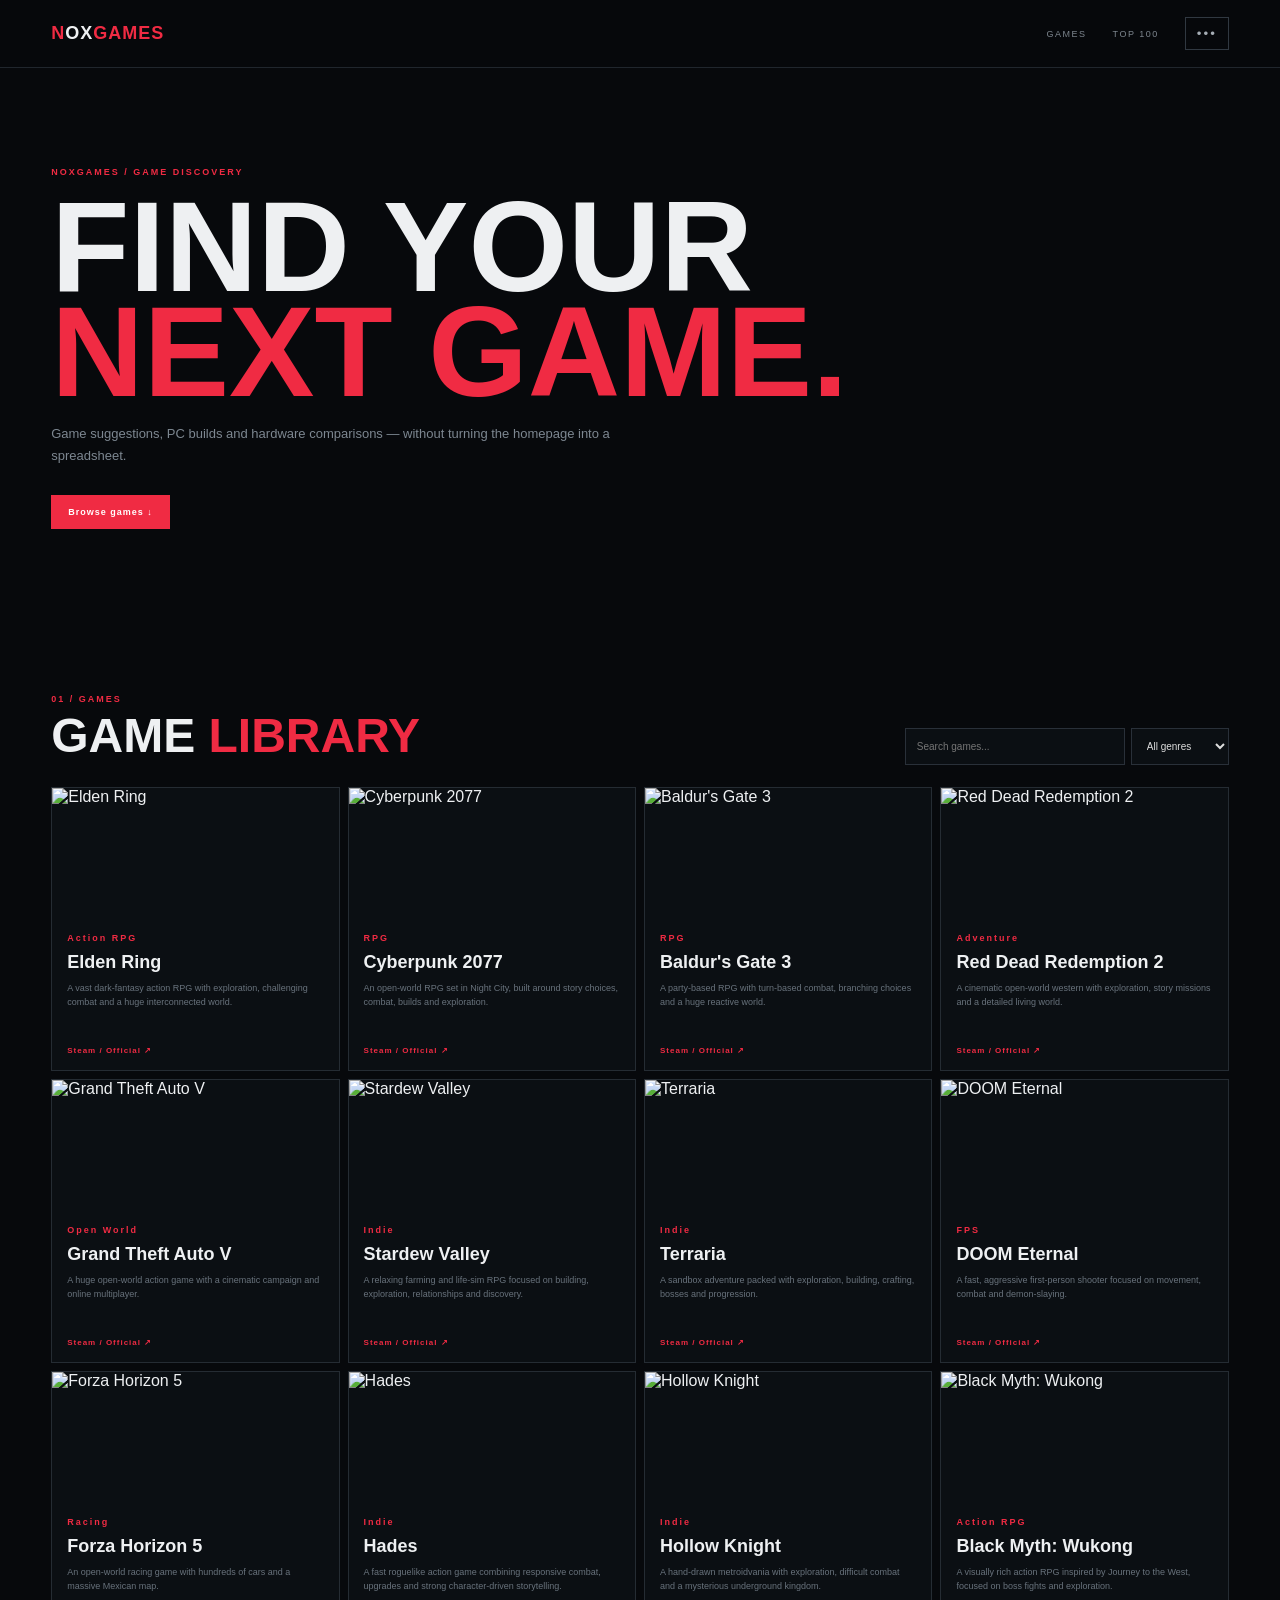
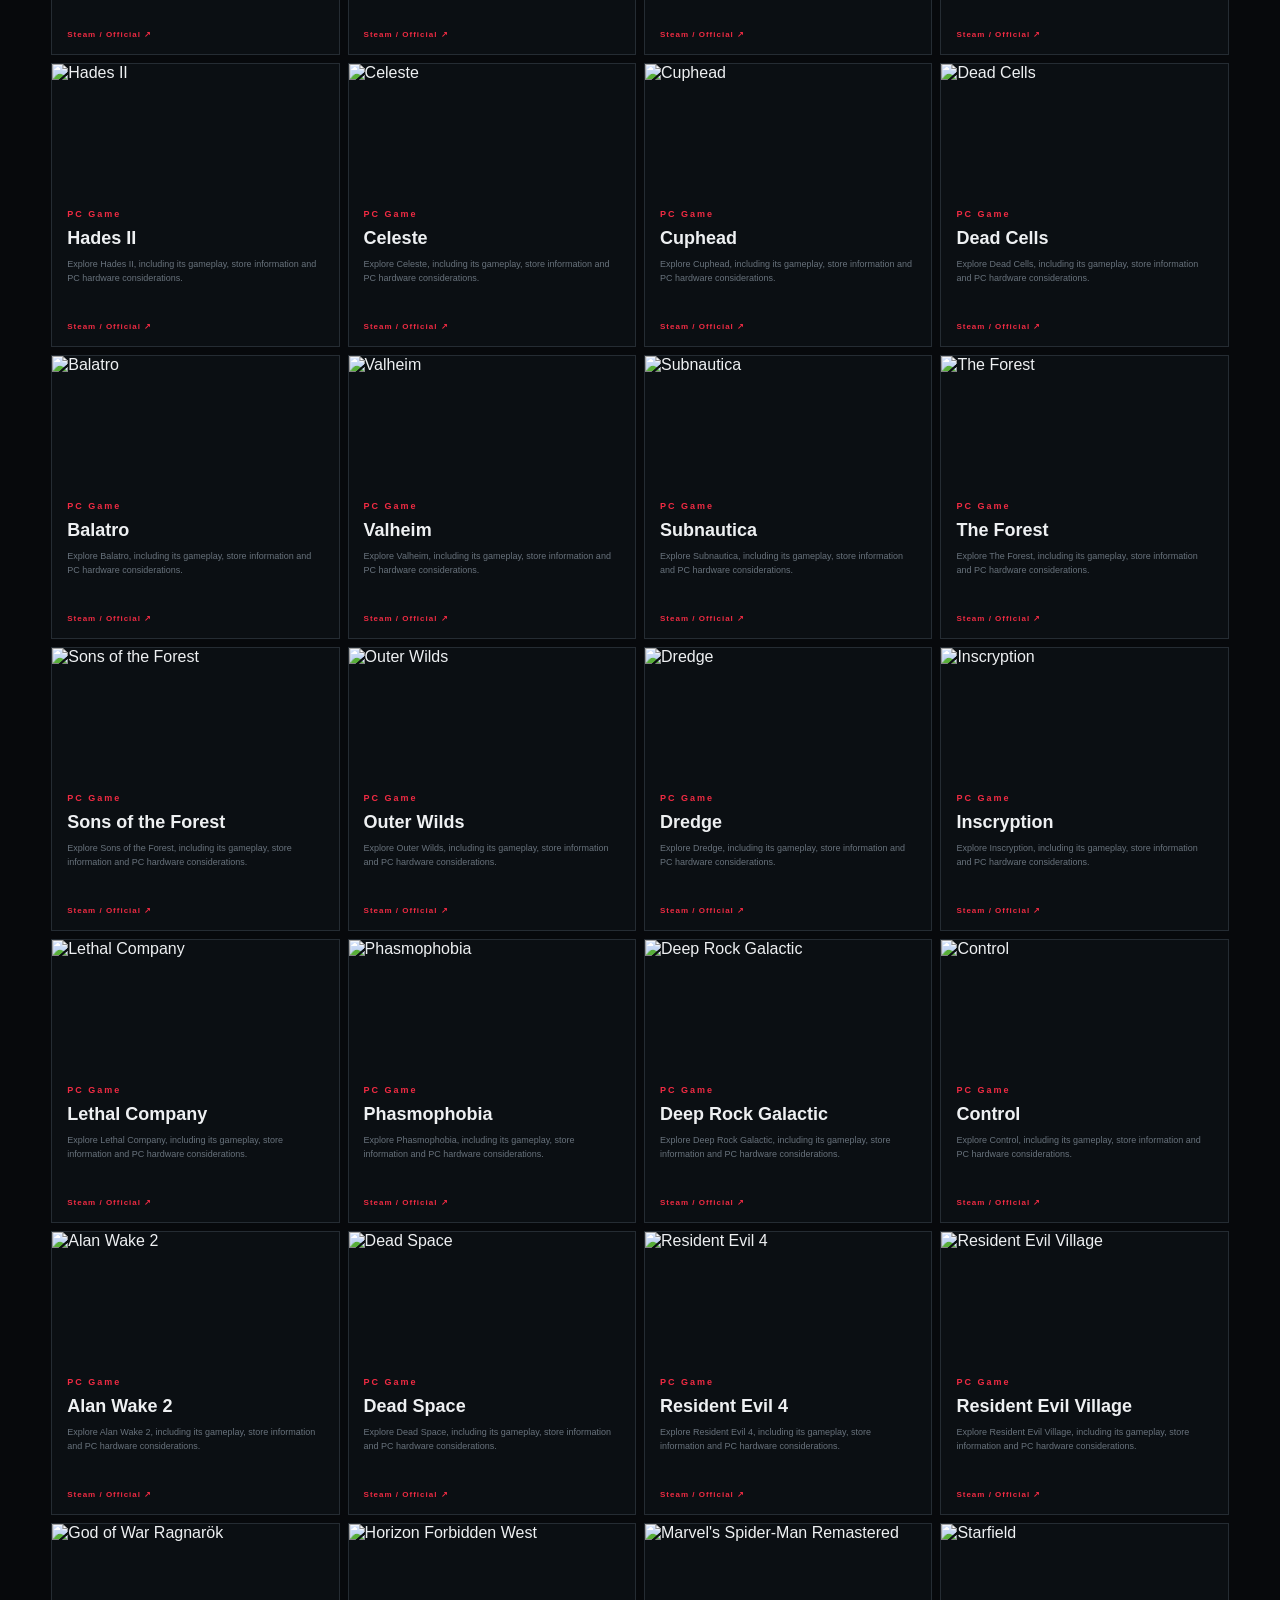
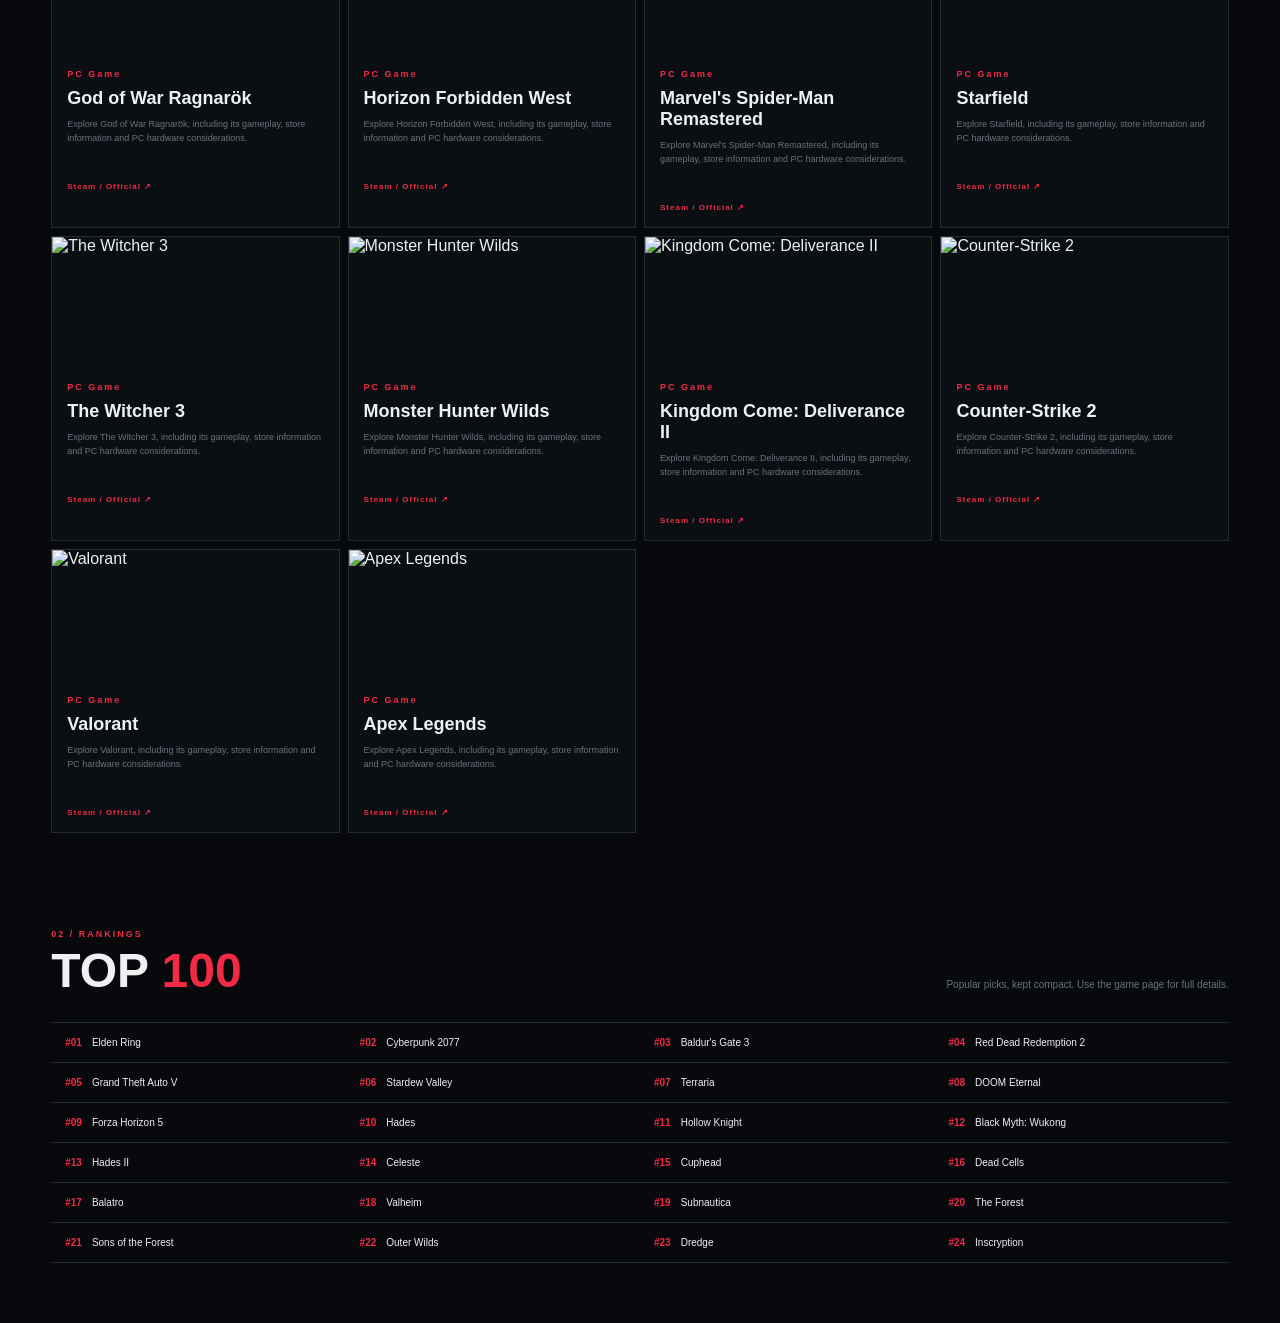
==== commit 1277a666: "Add files via upload" ====
--- a/index.html
+++ b/index.html
@@ -1,12 +1,30 @@
 <!doctype html>
-<html><head><meta charset="utf-8"><meta name="viewport" content="width=device-width,initial-scale=1"><title>NOXGAMES — Hardware</title><link rel="stylesheet" href="styles.css"></head>
+<html lang="en"><head><meta charset="utf-8"><meta name="viewport" content="width=device-width,initial-scale=1">
+<title>NOXGAMES — Games, Builds & Hardware</title><link rel="stylesheet" href="styles.css"></head>
 <body>
-<header><div class="wrap nav"><a class="logo" href="#">N<span>OX</span>GAMES</a><nav><a href="#cpu">CPUs</a><a href="#gpu">GPUs</a><a href="#compare">Compare</a><a href="#fps">FPS</a></nav></div></header>
+<header><div class="wrap nav"><a class="logo" href="#"><b>N</b>OX<span>GAMES</span></a><nav><a href="#games">GAMES</a><a href="#top100">TOP 100</a><button id="toolsBtn" class="tools">•••</button></nav></div></header>
+
 <main>
-<section class="hero wrap"><div class="eyebrow">NOXGAMES / HARDWARE LAB</div><h1>KNOW YOUR<br><span>HARDWARE.</span></h1><p>Compare CPUs with CPUs and GPUs with GPUs. Browse generations, scores and reference gaming performance.</p></section>
-<section class="wrap section" id="cpu"><div class="head"><div><small>01 / PROCESSORS</small><h2>CPU <span>DATABASE</span></h2></div><p>AMD + Intel. Ranked by a normalized gaming score.</p></div><div class="toolbar"><input id="cpuSearch" placeholder="Search CPU..."><select id="cpuBrand"><option>All brands</option><option>AMD</option><option>Intel</option></select><select id="cpuSort"><option>Score</option><option>Year</option><option>Price-independent</option></select></div><div id="cpuGrid" class="grid"></div></section>
-<section class="wrap section" id="gpu"><div class="head"><div><small>02 / GRAPHICS</small><h2>GPU <span>DATABASE</span></h2></div><p>NVIDIA + AMD + Intel. VRAM, power and normalized gaming score.</p></div><div class="toolbar"><input id="gpuSearch" placeholder="Search GPU..."><select id="gpuBrand"><option>All brands</option><option>NVIDIA</option><option>AMD</option><option>Intel</option></select><select id="gpuSort"><option>Score</option><option>VRAM</option><option>Year</option></select></div><div id="gpuGrid" class="grid"></div></section>
-<section class="wrap section" id="compare"><div class="head"><div><small>03 / BENCH LAB</small><h2>COMPARE <span>PERFORMANCE</span></h2></div><p>CPU comparisons only use CPUs. GPU comparisons only use GPUs.</p></div><div class="compare"><div class="pick"><b>CPU COMPARE</b><select id="cpuA"></select><select id="cpuB"></select><button onclick="compareCPU()">Compare CPUs →</button></div><div class="pick"><b>GPU COMPARE</b><select id="gpuA"></select><select id="gpuB"></select><button onclick="compareGPU()">Compare GPUs →</button></div></div><div id="compareOut"></div></section>
-<section class="wrap section" id="fps"><div class="head"><div><small>04 / GAMING PERFORMANCE</small><h2>GAME <span>FPS</span></h2></div><p>Reference estimates, not guaranteed FPS. Your GPU, settings, drivers and game version change results.</p></div><div class="fps-box"><select id="fpsType"><option>CPU</option><option>GPU</option></select><select id="fpsPart"></select><div id="fpsTable"></div></div></section>
-</main><footer><div class="wrap">NOXGAMES — Games. Builds. Hardware.</div></footer>
-<script src="data.js"></script><script src="script.js"></script></body></html>+<section class="hero wrap"><div><div class="eyebrow">NOXGAMES / GAME DISCOVERY</div><h1>FIND YOUR<br><span>NEXT GAME.</span></h1><p>Game suggestions, PC builds and hardware comparisons — without turning the homepage into a spreadsheet.</p><a class="primary" href="#games">Browse games ↓</a></div></section>
+
+<section class="wrap section" id="games">
+<div class="section-head"><div><small>01 / GAMES</small><h2>GAME <span>LIBRARY</span></h2></div><div class="search"><input id="search" placeholder="Search games..."><select id="genre"><option>All genres</option><option>Indie</option><option>RPG</option><option>Action RPG</option><option>FPS</option><option>Racing</option><option>Open World</option></select></div></div>
+<div id="gameGrid" class="game-grid"></div>
+</section>
+
+<section class="wrap section compact" id="top100">
+<div class="section-head"><div><small>02 / RANKINGS</small><h2>TOP <span>100</span></h2></div><p>Popular picks, kept compact. Use the game page for full details.</p></div>
+<div class="rank-strip" id="rankStrip"></div>
+</section>
+</main>
+
+<div id="toolsPanel" class="tools-panel">
+<div class="panel-head"><b>NOXGAMES TOOLS</b><button id="closeTools">×</button></div>
+<a href="hardware.html#cpu">🧠 CPU Database</a>
+<a href="hardware.html#gpu">🎮 GPU Database</a>
+<a href="hardware.html#compare">⚔ CPU / GPU Compare</a>
+<a href="hardware.html#fps">📊 FPS Performance</a>
+<a href="hardware.html">Hardware Lab →</a>
+</div>
+<div id="overlay"></div>
+<script>const GAMES=[["Elden Ring", "Action RPG", "https://cdn.cloudflare.steamstatic.com/steam/apps/1245620/header.jpg", "https://store.steampowered.com/app/1245620/ELDEN_RING/", "A vast dark-fantasy action RPG with exploration, challenging combat and a huge interconnected world."], ["Cyberpunk 2077", "RPG", "https://cdn.cloudflare.steamstatic.com/steam/apps/1091500/header.jpg", "https://store.steampowered.com/app/1091500/Cyberpunk_2077/", "An open-world RPG set in Night City, built around story choices, combat, builds and exploration."], ["Baldur's Gate 3", "RPG", "https://cdn.cloudflare.steamstatic.com/steam/apps/1086940/header.jpg", "https://store.steampowered.com/app/1086940/Baldurs_Gate_3/", "A party-based RPG with turn-based combat, branching choices and a huge reactive world."], ["Red Dead Redemption 2", "Adventure", "https://cdn.cloudflare.steamstatic.com/steam/apps/1174180/header.jpg", "https://store.steampowered.com/app/1174180/Red_Dead_Redemption_2/", "A cinematic open-world western with exploration, story missions and a detailed living world."], ["Grand Theft Auto V", "Open World", "https://cdn.cloudflare.steamstatic.com/steam/apps/271590/header.jpg", "https://store.steampowered.com/app/271590/Grand_Theft_Auto_V/", "A huge open-world action game with a cinematic campaign and online multiplayer."], ["Stardew Valley", "Indie", "https://cdn.cloudflare.steamstatic.com/steam/apps/413150/header.jpg", "https://store.steampowered.com/app/413150/Stardew_Valley/", "A relaxing farming and life-sim RPG focused on building, exploration, relationships and discovery."], ["Terraria", "Indie", "https://cdn.cloudflare.steamstatic.com/steam/apps/105600/header.jpg", "https://store.steampowered.com/app/105600/Terraria/", "A sandbox adventure packed with exploration, building, crafting, bosses and progression."], ["DOOM Eternal", "FPS", "https://cdn.cloudflare.steamstatic.com/steam/apps/782330/header.jpg", "https://store.steampowered.com/app/782330/DOOM_Eternal/", "A fast, aggressive first-person shooter focused on movement, combat and demon-slaying."], ["Forza Horizon 5", "Racing", "https://cdn.cloudflare.steamstatic.com/steam/apps/1551360/header.jpg", "https://store.steampowered.com/app/1551360/Forza_Horizon_5/", "An open-world racing game with hundreds of cars and a massive Mexican map."], ["Hades", "Indie", "https://cdn.cloudflare.steamstatic.com/steam/apps/1145360/header.jpg", "https://store.steampowered.com/app/1145360/Hades/", "A fast roguelike action game combining responsive combat, upgrades and strong character-driven storytelling."], ["Hollow Knight", "Indie", "https://cdn.cloudflare.steamstatic.com/steam/apps/367520/header.jpg", "https://store.steampowered.com/app/367520/Hollow_Knight/", "A hand-drawn metroidvania with exploration, difficult combat and a mysterious underground kingdom."], ["Black Myth: Wukong", "Action RPG", "https://cdn.cloudflare.steamstatic.com/steam/apps/2358720/header.jpg", "https://store.steampowered.com/app/2358720/Black_Myth_Wukong/", "A visually rich action RPG inspired by Journey to the West, focused on boss fights and exploration."], ["Hades II", "PC Game", "https://cdn.cloudflare.steamstatic.com/steam/apps/1245620/header.jpg", "https://store.steampowered.com/search/?term=Hades+II", "Explore Hades II, including its gameplay, store information and PC hardware considerations."], ["Celeste", "PC Game", "https://cdn.cloudflare.steamstatic.com/steam/apps/1245620/header.jpg", "https://store.steampowered.com/search/?term=Celeste", "Explore Celeste, including its gameplay, store information and PC hardware considerations."], ["Cuphead", "PC Game", "https://cdn.cloudflare.steamstatic.com/steam/apps/1245620/header.jpg", "https://store.steampowered.com/search/?term=Cuphead", "Explore Cuphead, including its gameplay, store information and PC hardware considerations."], ["Dead Cells", "PC Game", "https://cdn.cloudflare.steamstatic.com/steam/apps/1245620/header.jpg", "https://store.steampowered.com/search/?term=Dead+Cells", "Explore Dead Cells, including its gameplay, store information and PC hardware considerations."], ["Balatro", "PC Game", "https://cdn.cloudflare.steamstatic.com/steam/apps/1245620/header.jpg", "https://store.steampowered.com/search/?term=Balatro", "Explore Balatro, including its gameplay, store information and PC hardware considerations."], ["Valheim", "PC Game", "https://cdn.cloudflare.steamstatic.com/steam/apps/1245620/header.jpg", "https://store.steampowered.com/search/?term=Valheim", "Explore Valheim, including its gameplay, store information and PC hardware considerations."], ["Subnautica", "PC Game", "https://cdn.cloudflare.steamstatic.com/steam/apps/1245620/header.jpg", "https://store.steampowered.com/search/?term=Subnautica", "Explore Subnautica, including its gameplay, store information and PC hardware considerations."], ["The Forest", "PC Game", "https://cdn.cloudflare.steamstatic.com/steam/apps/1245620/header.jpg", "https://store.steampowered.com/search/?term=The+Forest", "Explore The Forest, including its gameplay, store information and PC hardware considerations."], ["Sons of the Forest", "PC Game", "https://cdn.cloudflare.steamstatic.com/steam/apps/1245620/header.jpg", "https://store.steampowered.com/search/?term=Sons+of+the+Forest", "Explore Sons of the Forest, including its gameplay, store information and PC hardware considerations."], ["Outer Wilds", "PC Game", "https://cdn.cloudflare.steamstatic.com/steam/apps/1245620/header.jpg", "https://store.steampowered.com/search/?term=Outer+Wilds", "Explore Outer Wilds, including its gameplay, store information and PC hardware considerations."], ["Dredge", "PC Game", "https://cdn.cloudflare.steamstatic.com/steam/apps/1245620/header.jpg", "https://store.steampowered.com/search/?term=Dredge", "Explore Dredge, including its gameplay, store information and PC hardware considerations."], ["Inscryption", "PC Game", "https://cdn.cloudflare.steamstatic.com/steam/apps/1245620/header.jpg", "https://store.steampowered.com/search/?term=Inscryption", "Explore Inscryption, including its gameplay, store information and PC hardware considerations."], ["Lethal Company", "PC Game", "https://cdn.cloudflare.steamstatic.com/steam/apps/1245620/header.jpg", "https://store.steampowered.com/search/?term=Lethal+Company", "Explore Lethal Company, including its gameplay, store information and PC hardware considerations."], ["Phasmophobia", "PC Game", "https://cdn.cloudflare.steamstatic.com/steam/apps/1245620/header.jpg", "https://store.steampowered.com/search/?term=Phasmophobia", "Explore Phasmophobia, including its gameplay, store information and PC hardware considerations."], ["Deep Rock Galactic", "PC Game", "https://cdn.cloudflare.steamstatic.com/steam/apps/1245620/header.jpg", "https://store.steampowered.com/search/?term=Deep+Rock+Galactic", "Explore Deep Rock Galactic, including its gameplay, store information and PC hardware considerations."], ["Control", "PC Game", "https://cdn.cloudflare.steamstatic.com/steam/apps/1245620/header.jpg", "https://store.steampowered.com/search/?term=Control", "Explore Control, including its gameplay, store information and PC hardware considerations."], ["Alan Wake 2", "PC Game", "https://cdn.cloudflare.steamstatic.com/steam/apps/1245620/header.jpg", "https://store.steampowered.com/search/?term=Alan+Wake+2", "Explore Alan Wake 2, including its gameplay, store information and PC hardware considerations."], ["Dead Space", "PC Game", "https://cdn.cloudflare.steamstatic.com/steam/apps/1245620/header.jpg", "https://store.steampowered.com/search/?term=Dead+Space", "Explore Dead Space, including its gameplay, store information and PC hardware considerations."], ["Resident Evil 4", "PC Game", "https://cdn.cloudflare.steamstatic.com/steam/apps/1245620/header.jpg", "https://store.steampowered.com/search/?term=Resident+Evil+4", "Explore Resident Evil 4, including its gameplay, store information and PC hardware considerations."], ["Resident Evil Village", "PC Game", "https://cdn.cloudflare.steamstatic.com/steam/apps/1245620/header.jpg", "https://store.steampowered.com/search/?term=Resident+Evil+Village", "Explore Resident Evil Village, including its gameplay, store information and PC hardware considerations."], ["God of War Ragnarök", "PC Game", "https://cdn.cloudflare.steamstatic.com/steam/apps/1245620/header.jpg", "https://store.steampowered.com/search/?term=God+of+War+Ragnarök", "Explore God of War Ragnarök, including its gameplay, store information and PC hardware considerations."], ["Horizon Forbidden West", "PC Game", "https://cdn.cloudflare.steamstatic.com/steam/apps/1245620/header.jpg", "https://store.steampowered.com/search/?term=Horizon+Forbidden+West", "Explore Horizon Forbidden West, including its gameplay, store information and PC hardware considerations."], ["Marvel's Spider-Man Remastered", "PC Game", "https://cdn.cloudflare.steamstatic.com/steam/apps/1245620/header.jpg", "https://store.steampowered.com/search/?term=Marvel's+Spider-Man+Remastered", "Explore Marvel's Spider-Man Remastered, including its gameplay, store information and PC hardware considerations."], ["Starfield", "PC Game", "https://cdn.cloudflare.steamstatic.com/steam/apps/1245620/header.jpg", "https://store.steampowered.com/search/?term=Starfield", "Explore Starfield, including its gameplay, store information and PC hardware considerations."], ["The Witcher 3", "PC Game", "https://cdn.cloudflare.steamstatic.com/steam/apps/1245620/header.jpg", "https://store.steampowered.com/search/?term=The+Witcher+3", "Explore The Witcher 3, including its gameplay, store information and PC hardware considerations."], ["Monster Hunter Wilds", "PC Game", "https://cdn.cloudflare.steamstatic.com/steam/apps/1245620/header.jpg", "https://store.steampowered.com/search/?term=Monster+Hunter+Wilds", "Explore Monster Hunter Wilds, including its gameplay, store information and PC hardware considerations."], ["Kingdom Come: Deliverance II", "PC Game", "https://cdn.cloudflare.steamstatic.com/steam/apps/1245620/header.jpg", "https://store.steampowered.com/search/?term=Kingdom+Come:+Deliverance+II", "Explore Kingdom Come: Deliverance II, including its gameplay, store information and PC hardware considerations."], ["Counter-Strike 2", "PC Game", "https://cdn.cloudflare.steamstatic.com/steam/apps/1245620/header.jpg", "https://store.steampowered.com/search/?term=Counter-Strike+2", "Explore Counter-Strike 2, including its gameplay, store information and PC hardware considerations."], ["Valorant", "PC Game", "https://cdn.cloudflare.steamstatic.com/steam/apps/1245620/header.jpg", "https://store.steampowered.com/search/?term=Valorant", "Explore Valorant, including its gameplay, store information and PC hardware considerations."], ["Apex Legends", "PC Game", "https://cdn.cloudflare.steamstatic.com/steam/apps/1245620/header.jpg", "https://store.steampowered.com/search/?term=Apex+Legends", "Explore Apex Legends, including its gameplay, store information and PC hardware considerations."]];</script><script src="script.js"></script></body></html>
--- a/styles.css
+++ b/styles.css
@@ -1 +1 @@
-*{box-sizing:border-box}body{margin:0;background:#07090c;color:#eef0f2;font-family:Inter,Arial,sans-serif}a{color:inherit;text-decoration:none}.wrap{width:min(1180px,92%);margin:auto}header{height:68px;border-bottom:1px solid #20262d;position:sticky;top:0;background:#07090ce8;backdrop-filter:blur(14px);z-index:5}.nav{height:100%;display:flex;align-items:center}.logo{font-weight:900;font-size:18px;letter-spacing:1px}.logo span{color:#f02b43}nav{margin-left:auto;display:flex;gap:28px}nav a{font-size:10px;color:#8c959f;letter-spacing:1.5px}.hero{padding:100px 0 80px}.eyebrow,small{color:#f02b43;font-size:9px;letter-spacing:2px;font-weight:800}.hero h1{font-family:Impact,"Arial Narrow",sans-serif;font-size:clamp(70px,10vw,130px);line-height:.8;margin:18px 0}.hero h1 span,h2 span{color:#f02b43}.hero p{max-width:600px;color:#7d8791;line-height:1.7}.section{padding:75px 0}.head{display:flex;justify-content:space-between;align-items:end;margin-bottom:25px}.head h2{font-family:Impact,"Arial Narrow",sans-serif;font-size:52px;line-height:.9;margin:8px 0}.head p{max-width:350px;color:#69737d;font-size:11px;line-height:1.6}.toolbar{display:flex;gap:8px;margin-bottom:12px}.toolbar input,.toolbar select,.pick select,.fps-box select{background:#0b0f13;border:1px solid #2a3138;color:#e8eaed;padding:12px;font-size:11px;min-width:170px}.toolbar input{flex:1}.grid{display:grid;grid-template-columns:repeat(4,1fr);gap:8px}.card{background:#0b0f13;border:1px solid #252c33;padding:18px;min-height:235px;position:relative}.brand{color:#f02b43;font-size:8px;letter-spacing:1.5px;font-weight:800}.card h3{font-family:"Arial Narrow",Arial,sans-serif;font-size:19px;margin:10px 0 18px;min-height:45px}.spec{display:flex;gap:8px;flex-wrap:wrap;color:#68727c;font-size:9px;border-top:1px solid #222930;padding-top:12px}.score{margin:18px 0}.score b{font-family:Impact;font-size:34px}.score small{display:block;color:#626c75;font-size:7px;letter-spacing:1px}.card button,.pick button{background:#f02b43;color:white;border:0;padding:10px 13px;font-weight:800;font-size:9px;letter-spacing:1px;cursor:pointer}.compare{display:grid;grid-template-columns:1fr 1fr;gap:10px}.pick{background:#0b0f13;border:1px solid #252c33;padding:20px;display:grid;gap:9px}.pick b{font-size:10px;letter-spacing:1px}.result{margin-top:15px;background:#0b0f13;border:1px solid #252c33;display:grid;grid-template-columns:1fr 1fr 2fr}.result>div{padding:22px;border-right:1px solid #252c33}.result h3{font-family:"Arial Narrow";font-size:22px}.result strong{font-family:Impact;font-size:40px;color:#f02b43}.result p{font-size:10px;color:#727c86}.games{grid-column:1/-1}.games>b{font-size:9px;letter-spacing:1px}.games p{display:flex;justify-content:space-between;border-bottom:1px solid #20262d;padding:8px 0;margin:0}.games em{font-style:normal;color:#ddd}.fps-box{background:#0b0f13;border:1px solid #252c33;padding:20px}.fps-box select{margin-right:7px}.fps-title{margin:22px 0 10px;font-weight:800;font-size:11px}.fps-row{display:flex;justify-content:space-between;border-bottom:1px solid #20262d;padding:12px 0;font-size:11px;color:#858f99}.fps-row b{color:#f02b43}footer{border-top:1px solid #20262d;padding:35px 0;color:#59636d;font-size:10px}@media(max-width:800px){nav{gap:10px}.grid{grid-template-columns:repeat(2,1fr)}.head{display:block}.compare,.result{grid-template-columns:1fr}.toolbar{flex-wrap:wrap}.toolbar input,.toolbar select{min-width:130px}.result>div{border-right:0;border-bottom:1px solid #252c33}}@media(max-width:500px){nav{display:none}.grid{grid-template-columns:1fr}.hero h1{font-size:70px}.section{padding:55px 0}}
+*{box-sizing:border-box}body{margin:0;background:#07090c;color:#eef0f2;font-family:Inter,Arial,sans-serif}a{color:inherit;text-decoration:none}.wrap{width:min(1180px,92%);margin:auto}header{height:68px;border-bottom:1px solid #20262d;position:sticky;top:0;background:#07090ce8;backdrop-filter:blur(14px);z-index:10}.nav{height:100%;display:flex;align-items:center}.logo{font-size:18px;font-weight:900;letter-spacing:1px}.logo b{color:#f02b43}.logo span{color:#f02b43}nav{margin-left:auto;display:flex;align-items:center;gap:26px}nav>a{font-size:9px;color:#7e8790;letter-spacing:1.5px}.tools{background:none;border:1px solid #303841;color:#a5adb5;padding:8px 11px;letter-spacing:2px;cursor:pointer}.hero{min-height:560px;display:flex;align-items:center;padding:70px 0}.eyebrow,small{font-size:9px;letter-spacing:2px;color:#f02b43;font-weight:800}.hero h1{font-family:Impact,"Arial Narrow",sans-serif;font-size:clamp(70px,10vw,130px);line-height:.82;margin:18px 0}.hero h1 span,h2 span{color:#f02b43}.hero p{max-width:570px;color:#7d8791;line-height:1.7;font-size:13px}.primary{display:inline-block;background:#f02b43;color:#fff;padding:12px 17px;font-size:9px;font-weight:900;letter-spacing:1px;margin-top:14px}.section{padding:60px 0}.section.compact{padding-top:30px}.section-head{display:flex;justify-content:space-between;align-items:end;margin-bottom:22px}.section-head h2{font-family:Impact,"Arial Narrow",sans-serif;font-size:48px;line-height:.9;margin:8px 0}.section-head>p{color:#69737d;font-size:10px;max-width:320px}.search{display:flex;gap:6px}.search input,.search select{background:#0b0f13;border:1px solid #293039;color:#ddd;padding:11px;font-size:10px}.search input{width:220px}.game-grid{display:grid;grid-template-columns:repeat(4,1fr);gap:8px}.game-card{background:#0b0f13;border:1px solid #252c33;overflow:hidden}.game-card img{width:100%;height:125px;object-fit:cover;display:block}.game-info{padding:14px 15px 8px}.game-info h3{font-family:"Arial Narrow",Arial,sans-serif;font-size:18px;margin:7px 0}.game-info p{font-size:9px;line-height:1.55;color:#68727c;min-height:42px}.store{display:block;margin:5px 15px 15px;color:#f02b43;font-size:8px;letter-spacing:1px;font-weight:800}.rank-strip{display:grid;grid-template-columns:repeat(4,1fr);border-top:1px solid #242b32}.rank-strip a{padding:14px;border-bottom:1px solid #242b32;font-size:10px;display:flex;gap:10px}.rank-strip b{color:#f02b43}.tools-panel{position:fixed;right:-360px;top:0;height:100vh;width:340px;background:#0b0f13;border-left:1px solid #303841;z-index:30;padding:22px;transition:right .2s}.tools-panel.open{right:0}.panel-head{display:flex;justify-content:space-between;border-bottom:1px solid #252c33;padding-bottom:15px;margin-bottom:10px;font-size:10px;letter-spacing:1px}.panel-head button{background:none;border:0;color:#fff;font-size:22px}.tools-panel>a{display:block;padding:17px 5px;border-bottom:1px solid #20262d;font-size:11px;color:#aeb6bd}.tools-panel>a:hover{color:#f02b43}#overlay{position:fixed;inset:0;background:#0009;z-index:20;display:none}#overlay.show{display:block}.detail{padding:70px 0}.back{font-size:10px;color:#7c858e}.detail-hero{display:grid;grid-template-columns:1.2fr 1fr;gap:45px;align-items:center;border-bottom:1px solid #252c33;padding-bottom:55px}.detail-hero img{width:100%;height:340px;object-fit:cover}.detail-hero h1{font-family:Impact,"Arial Narrow",sans-serif;font-size:clamp(55px,7vw,90px);line-height:.85;margin:15px 0}.detail-hero p,.about p{color:#7b858e;line-height:1.8;font-size:13px}.about{max-width:760px;padding:60px 0}.about h2{font-family:Impact;font-size:48px}.about span{color:#f02b43}@media(max-width:850px){.game-grid{grid-template-columns:repeat(2,1fr)}.section-head{display:block}.search{margin-top:15px}.detail-hero{grid-template-columns:1fr}}@media(max-width:520px){nav>a{display:none}.game-grid,.rank-strip{grid-template-columns:1fr}.hero{min-height:470px}}
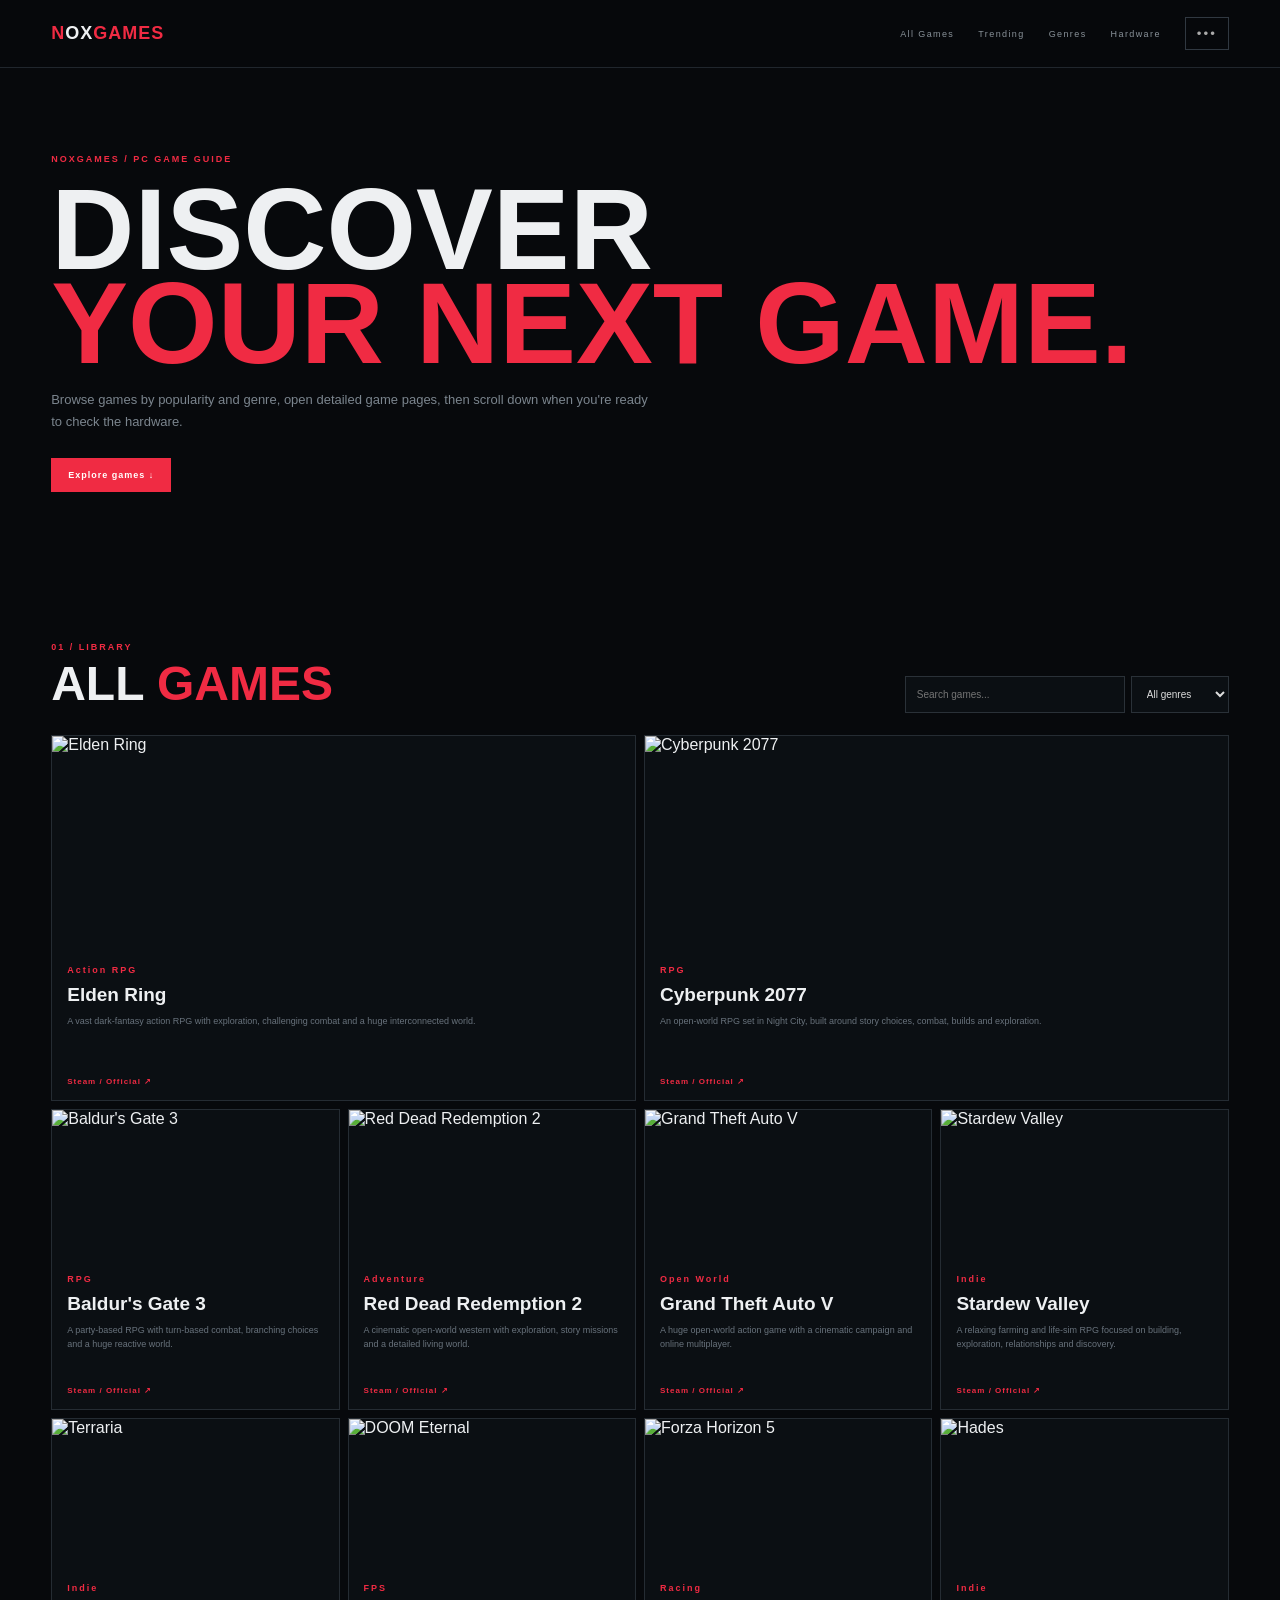
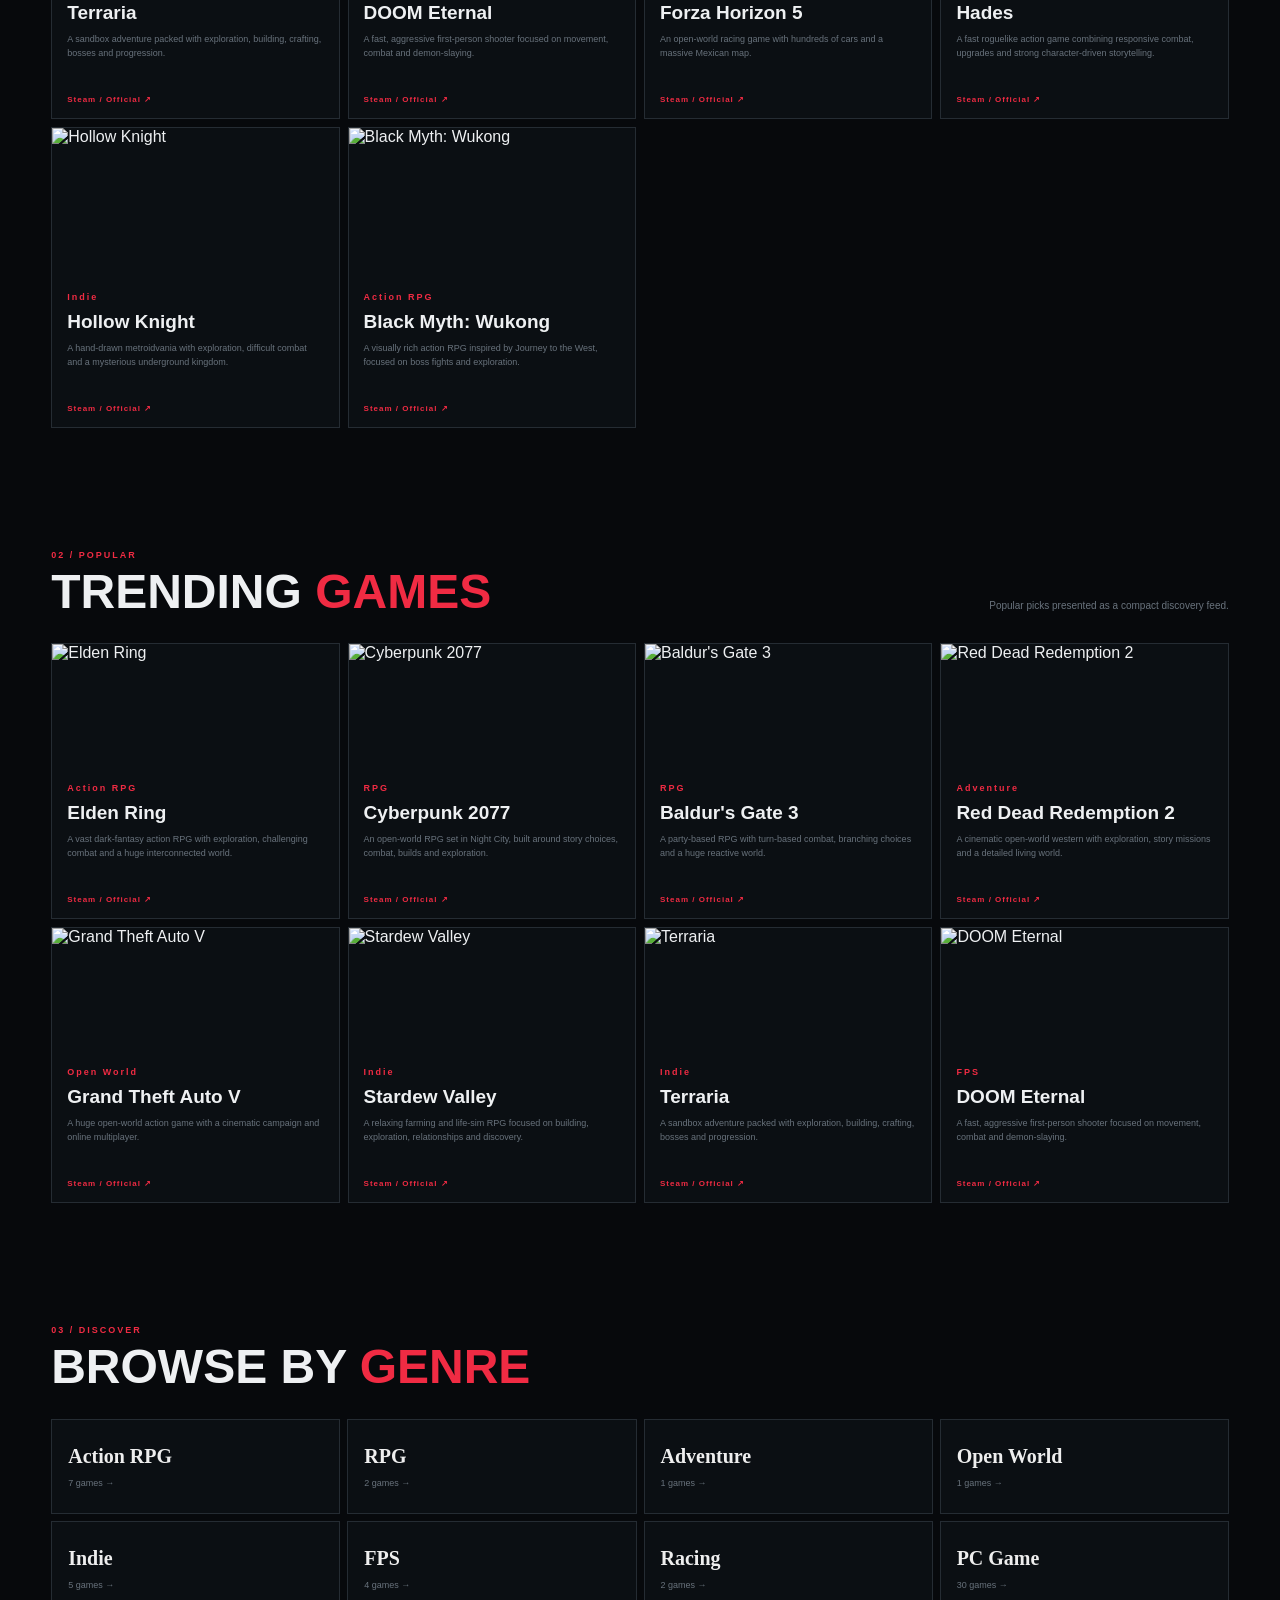
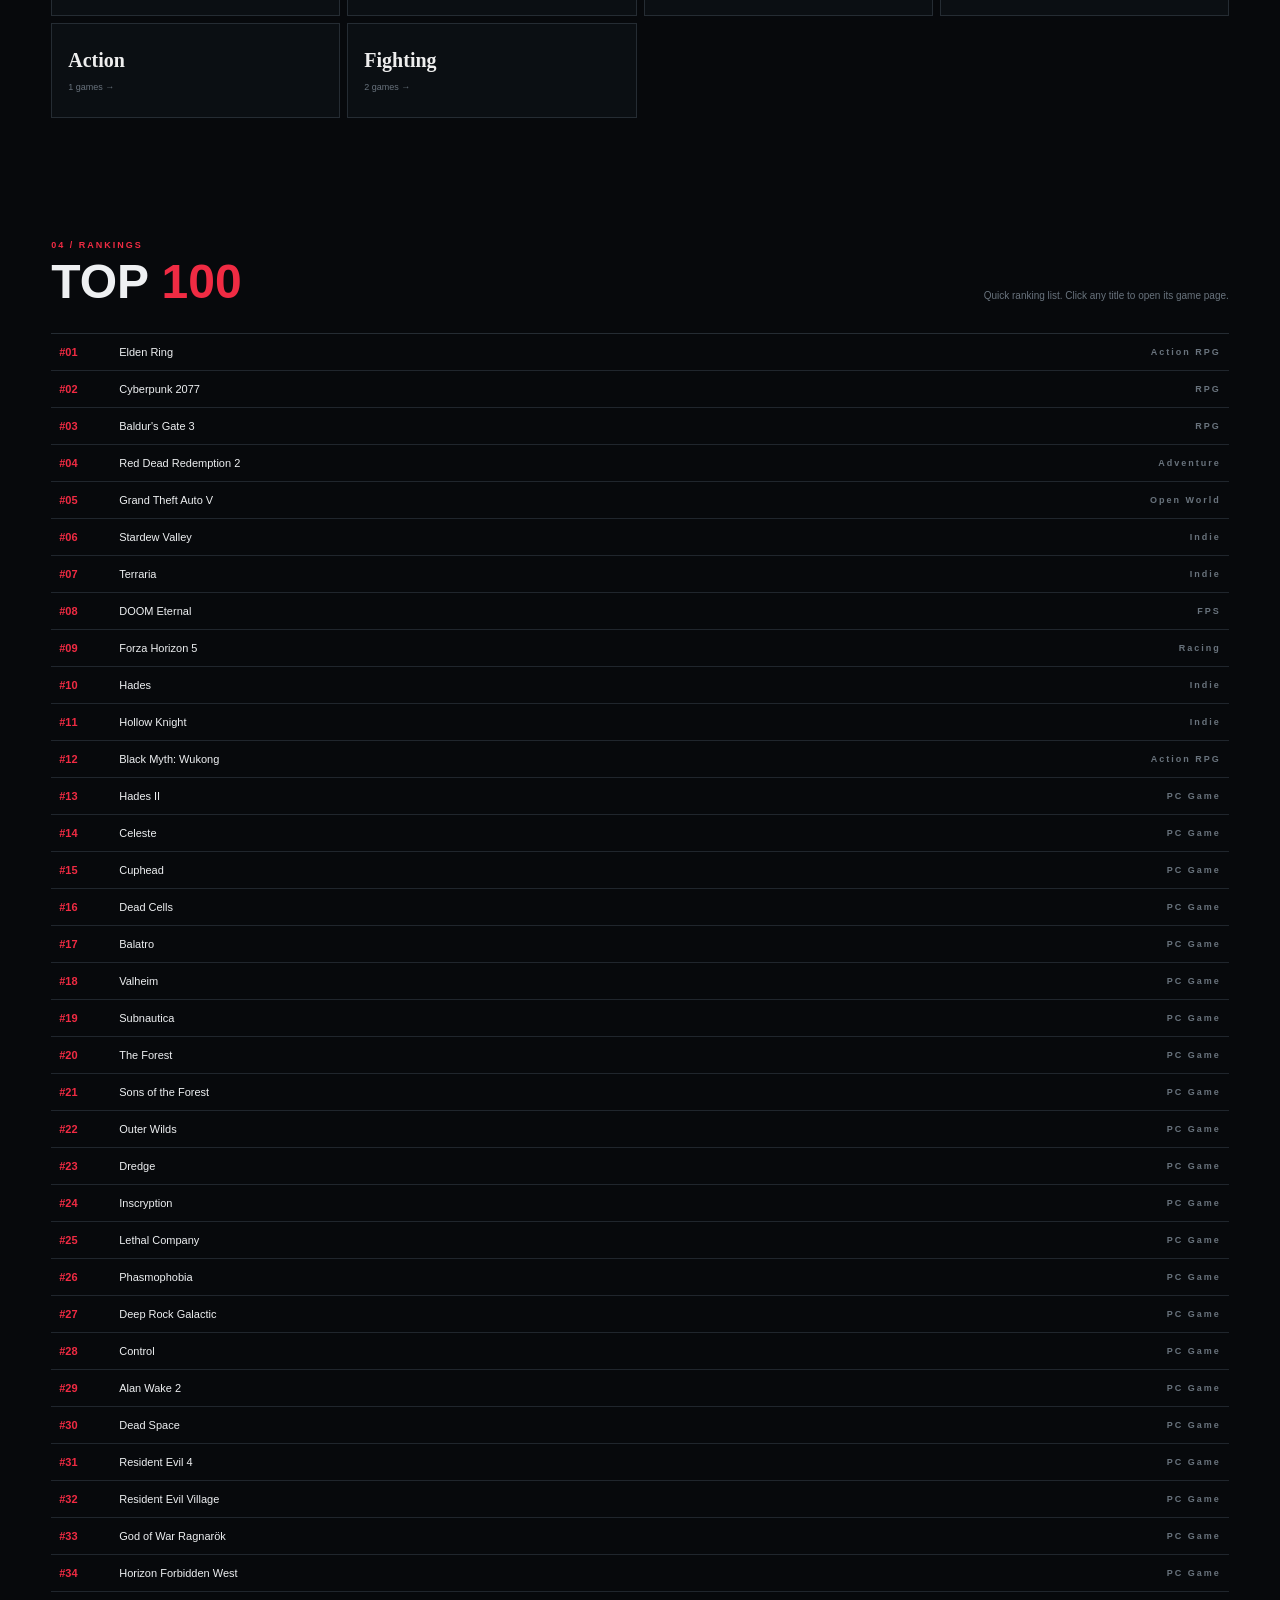
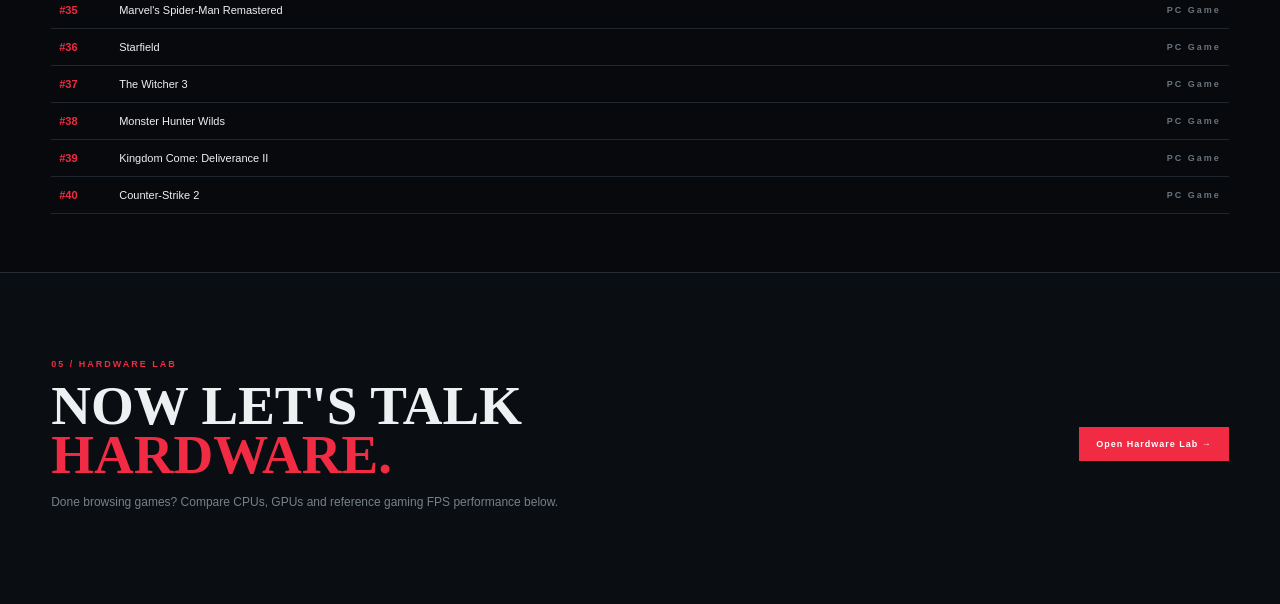
==== commit 56096942: "Add files via upload" ====
--- a/index.html
+++ b/index.html
@@ -1,30 +1,42 @@
 <!doctype html>
 <html lang="en"><head><meta charset="utf-8"><meta name="viewport" content="width=device-width,initial-scale=1">
-<title>NOXGAMES — Games, Builds & Hardware</title><link rel="stylesheet" href="styles.css"></head>
+<title>NOXGAMES — PC Games & Hardware</title><link rel="stylesheet" href="styles.css"></head>
 <body>
-<header><div class="wrap nav"><a class="logo" href="#"><b>N</b>OX<span>GAMES</span></a><nav><a href="#games">GAMES</a><a href="#top100">TOP 100</a><button id="toolsBtn" class="tools">•••</button></nav></div></header>
+<header><div class="wrap nav"><a class="logo" href="#"><b>N</b>OX<span>GAMES</span></a>
+<nav><a href="#games">All Games</a><a href="#trending">Trending</a><a href="#genres">Genres</a><a href="#hardware">Hardware</a><button id="toolsBtn">•••</button></nav></div></header>
 
 <main>
-<section class="hero wrap"><div><div class="eyebrow">NOXGAMES / GAME DISCOVERY</div><h1>FIND YOUR<br><span>NEXT GAME.</span></h1><p>Game suggestions, PC builds and hardware comparisons — without turning the homepage into a spreadsheet.</p><a class="primary" href="#games">Browse games ↓</a></div></section>
+<section class="hero wrap"><div><div class="eyebrow">NOXGAMES / PC GAME GUIDE</div><h1>DISCOVER<br><span>YOUR NEXT GAME.</span></h1><p>Browse games by popularity and genre, open detailed game pages, then scroll down when you're ready to check the hardware.</p><a class="primary" href="#games">Explore games ↓</a></div></section>
 
 <section class="wrap section" id="games">
-<div class="section-head"><div><small>01 / GAMES</small><h2>GAME <span>LIBRARY</span></h2></div><div class="search"><input id="search" placeholder="Search games..."><select id="genre"><option>All genres</option><option>Indie</option><option>RPG</option><option>Action RPG</option><option>FPS</option><option>Racing</option><option>Open World</option></select></div></div>
-<div id="gameGrid" class="game-grid"></div>
+<div class="section-head"><div><small>01 / LIBRARY</small><h2>ALL <span>GAMES</span></h2></div><div class="search"><input id="search" placeholder="Search games..."><select id="genreFilter"><option>All genres</option></select></div></div>
+<div class="featured" id="featured"></div>
 </section>
 
-<section class="wrap section compact" id="top100">
-<div class="section-head"><div><small>02 / RANKINGS</small><h2>TOP <span>100</span></h2></div><p>Popular picks, kept compact. Use the game page for full details.</p></div>
-<div class="rank-strip" id="rankStrip"></div>
+<section class="wrap section" id="trending">
+<div class="section-head"><div><small>02 / POPULAR</small><h2>TRENDING <span>GAMES</span></h2></div><p>Popular picks presented as a compact discovery feed.</p></div>
+<div class="game-row" id="trendingGrid"></div>
+</section>
+
+<section class="wrap section" id="genres">
+<div class="section-head"><div><small>03 / DISCOVER</small><h2>BROWSE BY <span>GENRE</span></h2></div></div>
+<div class="genre-grid" id="genreGrid"></div>
+</section>
+
+<section class="wrap section" id="top100">
+<div class="section-head"><div><small>04 / RANKINGS</small><h2>TOP <span>100</span></h2></div><p>Quick ranking list. Click any title to open its game page.</p></div>
+<div class="rank-list" id="rankList"></div>
+</section>
+
+<section class="hardware-intro" id="hardware">
+<div class="wrap hardware-inner">
+<div><small>05 / HARDWARE LAB</small><h2>NOW LET'S TALK<br><span>HARDWARE.</span></h2><p>Done browsing games? Compare CPUs, GPUs and reference gaming FPS performance below.</p></div>
+<a class="primary" href="hardware.html">Open Hardware Lab →</a>
+</div>
 </section>
 </main>
 
-<div id="toolsPanel" class="tools-panel">
-<div class="panel-head"><b>NOXGAMES TOOLS</b><button id="closeTools">×</button></div>
-<a href="hardware.html#cpu">🧠 CPU Database</a>
-<a href="hardware.html#gpu">🎮 GPU Database</a>
-<a href="hardware.html#compare">⚔ CPU / GPU Compare</a>
-<a href="hardware.html#fps">📊 FPS Performance</a>
-<a href="hardware.html">Hardware Lab →</a>
-</div>
-<div id="overlay"></div>
-<script>const GAMES=[["Elden Ring", "Action RPG", "https://cdn.cloudflare.steamstatic.com/steam/apps/1245620/header.jpg", "https://store.steampowered.com/app/1245620/ELDEN_RING/", "A vast dark-fantasy action RPG with exploration, challenging combat and a huge interconnected world."], ["Cyberpunk 2077", "RPG", "https://cdn.cloudflare.steamstatic.com/steam/apps/1091500/header.jpg", "https://store.steampowered.com/app/1091500/Cyberpunk_2077/", "An open-world RPG set in Night City, built around story choices, combat, builds and exploration."], ["Baldur's Gate 3", "RPG", "https://cdn.cloudflare.steamstatic.com/steam/apps/1086940/header.jpg", "https://store.steampowered.com/app/1086940/Baldurs_Gate_3/", "A party-based RPG with turn-based combat, branching choices and a huge reactive world."], ["Red Dead Redemption 2", "Adventure", "https://cdn.cloudflare.steamstatic.com/steam/apps/1174180/header.jpg", "https://store.steampowered.com/app/1174180/Red_Dead_Redemption_2/", "A cinematic open-world western with exploration, story missions and a detailed living world."], ["Grand Theft Auto V", "Open World", "https://cdn.cloudflare.steamstatic.com/steam/apps/271590/header.jpg", "https://store.steampowered.com/app/271590/Grand_Theft_Auto_V/", "A huge open-world action game with a cinematic campaign and online multiplayer."], ["Stardew Valley", "Indie", "https://cdn.cloudflare.steamstatic.com/steam/apps/413150/header.jpg", "https://store.steampowered.com/app/413150/Stardew_Valley/", "A relaxing farming and life-sim RPG focused on building, exploration, relationships and discovery."], ["Terraria", "Indie", "https://cdn.cloudflare.steamstatic.com/steam/apps/105600/header.jpg", "https://store.steampowered.com/app/105600/Terraria/", "A sandbox adventure packed with exploration, building, crafting, bosses and progression."], ["DOOM Eternal", "FPS", "https://cdn.cloudflare.steamstatic.com/steam/apps/782330/header.jpg", "https://store.steampowered.com/app/782330/DOOM_Eternal/", "A fast, aggressive first-person shooter focused on movement, combat and demon-slaying."], ["Forza Horizon 5", "Racing", "https://cdn.cloudflare.steamstatic.com/steam/apps/1551360/header.jpg", "https://store.steampowered.com/app/1551360/Forza_Horizon_5/", "An open-world racing game with hundreds of cars and a massive Mexican map."], ["Hades", "Indie", "https://cdn.cloudflare.steamstatic.com/steam/apps/1145360/header.jpg", "https://store.steampowered.com/app/1145360/Hades/", "A fast roguelike action game combining responsive combat, upgrades and strong character-driven storytelling."], ["Hollow Knight", "Indie", "https://cdn.cloudflare.steamstatic.com/steam/apps/367520/header.jpg", "https://store.steampowered.com/app/367520/Hollow_Knight/", "A hand-drawn metroidvania with exploration, difficult combat and a mysterious underground kingdom."], ["Black Myth: Wukong", "Action RPG", "https://cdn.cloudflare.steamstatic.com/steam/apps/2358720/header.jpg", "https://store.steampowered.com/app/2358720/Black_Myth_Wukong/", "A visually rich action RPG inspired by Journey to the West, focused on boss fights and exploration."], ["Hades II", "PC Game", "https://cdn.cloudflare.steamstatic.com/steam/apps/1245620/header.jpg", "https://store.steampowered.com/search/?term=Hades+II", "Explore Hades II, including its gameplay, store information and PC hardware considerations."], ["Celeste", "PC Game", "https://cdn.cloudflare.steamstatic.com/steam/apps/1245620/header.jpg", "https://store.steampowered.com/search/?term=Celeste", "Explore Celeste, including its gameplay, store information and PC hardware considerations."], ["Cuphead", "PC Game", "https://cdn.cloudflare.steamstatic.com/steam/apps/1245620/header.jpg", "https://store.steampowered.com/search/?term=Cuphead", "Explore Cuphead, including its gameplay, store information and PC hardware considerations."], ["Dead Cells", "PC Game", "https://cdn.cloudflare.steamstatic.com/steam/apps/1245620/header.jpg", "https://store.steampowered.com/search/?term=Dead+Cells", "Explore Dead Cells, including its gameplay, store information and PC hardware considerations."], ["Balatro", "PC Game", "https://cdn.cloudflare.steamstatic.com/steam/apps/1245620/header.jpg", "https://store.steampowered.com/search/?term=Balatro", "Explore Balatro, including its gameplay, store information and PC hardware considerations."], ["Valheim", "PC Game", "https://cdn.cloudflare.steamstatic.com/steam/apps/1245620/header.jpg", "https://store.steampowered.com/search/?term=Valheim", "Explore Valheim, including its gameplay, store information and PC hardware considerations."], ["Subnautica", "PC Game", "https://cdn.cloudflare.steamstatic.com/steam/apps/1245620/header.jpg", "https://store.steampowered.com/search/?term=Subnautica", "Explore Subnautica, including its gameplay, store information and PC hardware considerations."], ["The Forest", "PC Game", "https://cdn.cloudflare.steamstatic.com/steam/apps/1245620/header.jpg", "https://store.steampowered.com/search/?term=The+Forest", "Explore The Forest, including its gameplay, store information and PC hardware considerations."], ["Sons of the Forest", "PC Game", "https://cdn.cloudflare.steamstatic.com/steam/apps/1245620/header.jpg", "https://store.steampowered.com/search/?term=Sons+of+the+Forest", "Explore Sons of the Forest, including its gameplay, store information and PC hardware considerations."], ["Outer Wilds", "PC Game", "https://cdn.cloudflare.steamstatic.com/steam/apps/1245620/header.jpg", "https://store.steampowered.com/search/?term=Outer+Wilds", "Explore Outer Wilds, including its gameplay, store information and PC hardware considerations."], ["Dredge", "PC Game", "https://cdn.cloudflare.steamstatic.com/steam/apps/1245620/header.jpg", "https://store.steampowered.com/search/?term=Dredge", "Explore Dredge, including its gameplay, store information and PC hardware considerations."], ["Inscryption", "PC Game", "https://cdn.cloudflare.steamstatic.com/steam/apps/1245620/header.jpg", "https://store.steampowered.com/search/?term=Inscryption", "Explore Inscryption, including its gameplay, store information and PC hardware considerations."], ["Lethal Company", "PC Game", "https://cdn.cloudflare.steamstatic.com/steam/apps/1245620/header.jpg", "https://store.steampowered.com/search/?term=Lethal+Company", "Explore Lethal Company, including its gameplay, store information and PC hardware considerations."], ["Phasmophobia", "PC Game", "https://cdn.cloudflare.steamstatic.com/steam/apps/1245620/header.jpg", "https://store.steampowered.com/search/?term=Phasmophobia", "Explore Phasmophobia, including its gameplay, store information and PC hardware considerations."], ["Deep Rock Galactic", "PC Game", "https://cdn.cloudflare.steamstatic.com/steam/apps/1245620/header.jpg", "https://store.steampowered.com/search/?term=Deep+Rock+Galactic", "Explore Deep Rock Galactic, including its gameplay, store information and PC hardware considerations."], ["Control", "PC Game", "https://cdn.cloudflare.steamstatic.com/steam/apps/1245620/header.jpg", "https://store.steampowered.com/search/?term=Control", "Explore Control, including its gameplay, store information and PC hardware considerations."], ["Alan Wake 2", "PC Game", "https://cdn.cloudflare.steamstatic.com/steam/apps/1245620/header.jpg", "https://store.steampowered.com/search/?term=Alan+Wake+2", "Explore Alan Wake 2, including its gameplay, store information and PC hardware considerations."], ["Dead Space", "PC Game", "https://cdn.cloudflare.steamstatic.com/steam/apps/1245620/header.jpg", "https://store.steampowered.com/search/?term=Dead+Space", "Explore Dead Space, including its gameplay, store information and PC hardware considerations."], ["Resident Evil 4", "PC Game", "https://cdn.cloudflare.steamstatic.com/steam/apps/1245620/header.jpg", "https://store.steampowered.com/search/?term=Resident+Evil+4", "Explore Resident Evil 4, including its gameplay, store information and PC hardware considerations."], ["Resident Evil Village", "PC Game", "https://cdn.cloudflare.steamstatic.com/steam/apps/1245620/header.jpg", "https://store.steampowered.com/search/?term=Resident+Evil+Village", "Explore Resident Evil Village, including its gameplay, store information and PC hardware considerations."], ["God of War Ragnarök", "PC Game", "https://cdn.cloudflare.steamstatic.com/steam/apps/1245620/header.jpg", "https://store.steampowered.com/search/?term=God+of+War+Ragnarök", "Explore God of War Ragnarök, including its gameplay, store information and PC hardware considerations."], ["Horizon Forbidden West", "PC Game", "https://cdn.cloudflare.steamstatic.com/steam/apps/1245620/header.jpg", "https://store.steampowered.com/search/?term=Horizon+Forbidden+West", "Explore Horizon Forbidden West, including its gameplay, store information and PC hardware considerations."], ["Marvel's Spider-Man Remastered", "PC Game", "https://cdn.cloudflare.steamstatic.com/steam/apps/1245620/header.jpg", "https://store.steampowered.com/search/?term=Marvel's+Spider-Man+Remastered", "Explore Marvel's Spider-Man Remastered, including its gameplay, store information and PC hardware considerations."], ["Starfield", "PC Game", "https://cdn.cloudflare.steamstatic.com/steam/apps/1245620/header.jpg", "https://store.steampowered.com/search/?term=Starfield", "Explore Starfield, including its gameplay, store information and PC hardware considerations."], ["The Witcher 3", "PC Game", "https://cdn.cloudflare.steamstatic.com/steam/apps/1245620/header.jpg", "https://store.steampowered.com/search/?term=The+Witcher+3", "Explore The Witcher 3, including its gameplay, store information and PC hardware considerations."], ["Monster Hunter Wilds", "PC Game", "https://cdn.cloudflare.steamstatic.com/steam/apps/1245620/header.jpg", "https://store.steampowered.com/search/?term=Monster+Hunter+Wilds", "Explore Monster Hunter Wilds, including its gameplay, store information and PC hardware considerations."], ["Kingdom Come: Deliverance II", "PC Game", "https://cdn.cloudflare.steamstatic.com/steam/apps/1245620/header.jpg", "https://store.steampowered.com/search/?term=Kingdom+Come:+Deliverance+II", "Explore Kingdom Come: Deliverance II, including its gameplay, store information and PC hardware considerations."], ["Counter-Strike 2", "PC Game", "https://cdn.cloudflare.steamstatic.com/steam/apps/1245620/header.jpg", "https://store.steampowered.com/search/?term=Counter-Strike+2", "Explore Counter-Strike 2, including its gameplay, store information and PC hardware considerations."], ["Valorant", "PC Game", "https://cdn.cloudflare.steamstatic.com/steam/apps/1245620/header.jpg", "https://store.steampowered.com/search/?term=Valorant", "Explore Valorant, including its gameplay, store information and PC hardware considerations."], ["Apex Legends", "PC Game", "https://cdn.cloudflare.steamstatic.com/steam/apps/1245620/header.jpg", "https://store.steampowered.com/search/?term=Apex+Legends", "Explore Apex Legends, including its gameplay, store information and PC hardware considerations."]];</script><script src="script.js"></script></body></html>+<div id="toolsPanel"><div class="panel-head"><b>QUICK ACCESS</b><button id="closeTools">×</button></div>
+<a href="#games">🎮 Games</a><a href="#trending">🔥 Trending</a><a href="#genres">▦ Genres</a><a href="#top100">🏆 Top 100</a><a href="hardware.html#cpu">🧠 CPU Compare</a><a href="hardware.html#gpu">🎮 GPU Compare</a><a href="hardware.html#fps">📊 FPS Performance</a></div><div id="overlay"></div>
+
+<script>const GAMES=[["Elden Ring", "Action RPG", "https://cdn.cloudflare.steamstatic.com/steam/apps/1245620/header.jpg", "https://store.steampowered.com/app/1245620/ELDEN_RING/", "A vast dark-fantasy action RPG with exploration, challenging combat and a huge interconnected world."], ["Cyberpunk 2077", "RPG", "https://cdn.cloudflare.steamstatic.com/steam/apps/1091500/header.jpg", "https://store.steampowered.com/app/1091500/Cyberpunk_2077/", "An open-world RPG set in Night City, built around story choices, combat, builds and exploration."], ["Baldur's Gate 3", "RPG", "https://cdn.cloudflare.steamstatic.com/steam/apps/1086940/header.jpg", "https://store.steampowered.com/app/1086940/Baldurs_Gate_3/", "A party-based RPG with turn-based combat, branching choices and a huge reactive world."], ["Red Dead Redemption 2", "Adventure", "https://cdn.cloudflare.steamstatic.com/steam/apps/1174180/header.jpg", "https://store.steampowered.com/app/1174180/Red_Dead_Redemption_2/", "A cinematic open-world western with exploration, story missions and a detailed living world."], ["Grand Theft Auto V", "Open World", "https://cdn.cloudflare.steamstatic.com/steam/apps/271590/header.jpg", "https://store.steampowered.com/app/271590/Grand_Theft_Auto_V/", "A huge open-world action game with a cinematic campaign and online multiplayer."], ["Stardew Valley", "Indie", "https://cdn.cloudflare.steamstatic.com/steam/apps/413150/header.jpg", "https://store.steampowered.com/app/413150/Stardew_Valley/", "A relaxing farming and life-sim RPG focused on building, exploration, relationships and discovery."], ["Terraria", "Indie", "https://cdn.cloudflare.steamstatic.com/steam/apps/105600/header.jpg", "https://store.steampowered.com/app/105600/Terraria/", "A sandbox adventure packed with exploration, building, crafting, bosses and progression."], ["DOOM Eternal", "FPS", "https://cdn.cloudflare.steamstatic.com/steam/apps/782330/header.jpg", "https://store.steampowered.com/app/782330/DOOM_Eternal/", "A fast, aggressive first-person shooter focused on movement, combat and demon-slaying."], ["Forza Horizon 5", "Racing", "https://cdn.cloudflare.steamstatic.com/steam/apps/1551360/header.jpg", "https://store.steampowered.com/app/1551360/Forza_Horizon_5/", "An open-world racing game with hundreds of cars and a massive Mexican map."], ["Hades", "Indie", "https://cdn.cloudflare.steamstatic.com/steam/apps/1145360/header.jpg", "https://store.steampowered.com/app/1145360/Hades/", "A fast roguelike action game combining responsive combat, upgrades and strong character-driven storytelling."], ["Hollow Knight", "Indie", "https://cdn.cloudflare.steamstatic.com/steam/apps/367520/header.jpg", "https://store.steampowered.com/app/367520/Hollow_Knight/", "A hand-drawn metroidvania with exploration, difficult combat and a mysterious underground kingdom."], ["Black Myth: Wukong", "Action RPG", "https://cdn.cloudflare.steamstatic.com/steam/apps/2358720/header.jpg", "https://store.steampowered.com/app/2358720/Black_Myth_Wukong/", "A visually rich action RPG inspired by Journey to the West, focused on boss fights and exploration."], ["Hades II", "PC Game", "https://cdn.cloudflare.steamstatic.com/steam/apps/1245620/header.jpg", "https://store.steampowered.com/search/?term=Hades+II", "Explore Hades II, including its gameplay, store information and PC hardware considerations."], ["Celeste", "PC Game", "https://cdn.cloudflare.steamstatic.com/steam/apps/1245620/header.jpg", "https://store.steampowered.com/search/?term=Celeste", "Explore Celeste, including its gameplay, store information and PC hardware considerations."], ["Cuphead", "PC Game", "https://cdn.cloudflare.steamstatic.com/steam/apps/1245620/header.jpg", "https://store.steampowered.com/search/?term=Cuphead", "Explore Cuphead, including its gameplay, store information and PC hardware considerations."], ["Dead Cells", "PC Game", "https://cdn.cloudflare.steamstatic.com/steam/apps/1245620/header.jpg", "https://store.steampowered.com/search/?term=Dead+Cells", "Explore Dead Cells, including its gameplay, store information and PC hardware considerations."], ["Balatro", "PC Game", "https://cdn.cloudflare.steamstatic.com/steam/apps/1245620/header.jpg", "https://store.steampowered.com/search/?term=Balatro", "Explore Balatro, including its gameplay, store information and PC hardware considerations."], ["Valheim", "PC Game", "https://cdn.cloudflare.steamstatic.com/steam/apps/1245620/header.jpg", "https://store.steampowered.com/search/?term=Valheim", "Explore Valheim, including its gameplay, store information and PC hardware considerations."], ["Subnautica", "PC Game", "https://cdn.cloudflare.steamstatic.com/steam/apps/1245620/header.jpg", "https://store.steampowered.com/search/?term=Subnautica", "Explore Subnautica, including its gameplay, store information and PC hardware considerations."], ["The Forest", "PC Game", "https://cdn.cloudflare.steamstatic.com/steam/apps/1245620/header.jpg", "https://store.steampowered.com/search/?term=The+Forest", "Explore The Forest, including its gameplay, store information and PC hardware considerations."], ["Sons of the Forest", "PC Game", "https://cdn.cloudflare.steamstatic.com/steam/apps/1245620/header.jpg", "https://store.steampowered.com/search/?term=Sons+of+the+Forest", "Explore Sons of the Forest, including its gameplay, store information and PC hardware considerations."], ["Outer Wilds", "PC Game", "https://cdn.cloudflare.steamstatic.com/steam/apps/1245620/header.jpg", "https://store.steampowered.com/search/?term=Outer+Wilds", "Explore Outer Wilds, including its gameplay, store information and PC hardware considerations."], ["Dredge", "PC Game", "https://cdn.cloudflare.steamstatic.com/steam/apps/1245620/header.jpg", "https://store.steampowered.com/search/?term=Dredge", "Explore Dredge, including its gameplay, store information and PC hardware considerations."], ["Inscryption", "PC Game", "https://cdn.cloudflare.steamstatic.com/steam/apps/1245620/header.jpg", "https://store.steampowered.com/search/?term=Inscryption", "Explore Inscryption, including its gameplay, store information and PC hardware considerations."], ["Lethal Company", "PC Game", "https://cdn.cloudflare.steamstatic.com/steam/apps/1245620/header.jpg", "https://store.steampowered.com/search/?term=Lethal+Company", "Explore Lethal Company, including its gameplay, store information and PC hardware considerations."], ["Phasmophobia", "PC Game", "https://cdn.cloudflare.steamstatic.com/steam/apps/1245620/header.jpg", "https://store.steampowered.com/search/?term=Phasmophobia", "Explore Phasmophobia, including its gameplay, store information and PC hardware considerations."], ["Deep Rock Galactic", "PC Game", "https://cdn.cloudflare.steamstatic.com/steam/apps/1245620/header.jpg", "https://store.steampowered.com/search/?term=Deep+Rock+Galactic", "Explore Deep Rock Galactic, including its gameplay, store information and PC hardware considerations."], ["Control", "PC Game", "https://cdn.cloudflare.steamstatic.com/steam/apps/1245620/header.jpg", "https://store.steampowered.com/search/?term=Control", "Explore Control, including its gameplay, store information and PC hardware considerations."], ["Alan Wake 2", "PC Game", "https://cdn.cloudflare.steamstatic.com/steam/apps/1245620/header.jpg", "https://store.steampowered.com/search/?term=Alan+Wake+2", "Explore Alan Wake 2, including its gameplay, store information and PC hardware considerations."], ["Dead Space", "PC Game", "https://cdn.cloudflare.steamstatic.com/steam/apps/1245620/header.jpg", "https://store.steampowered.com/search/?term=Dead+Space", "Explore Dead Space, including its gameplay, store information and PC hardware considerations."], ["Resident Evil 4", "PC Game", "https://cdn.cloudflare.steamstatic.com/steam/apps/1245620/header.jpg", "https://store.steampowered.com/search/?term=Resident+Evil+4", "Explore Resident Evil 4, including its gameplay, store information and PC hardware considerations."], ["Resident Evil Village", "PC Game", "https://cdn.cloudflare.steamstatic.com/steam/apps/1245620/header.jpg", "https://store.steampowered.com/search/?term=Resident+Evil+Village", "Explore Resident Evil Village, including its gameplay, store information and PC hardware considerations."], ["God of War Ragnarök", "PC Game", "https://cdn.cloudflare.steamstatic.com/steam/apps/1245620/header.jpg", "https://store.steampowered.com/search/?term=God+of+War+Ragnarök", "Explore God of War Ragnarök, including its gameplay, store information and PC hardware considerations."], ["Horizon Forbidden West", "PC Game", "https://cdn.cloudflare.steamstatic.com/steam/apps/1245620/header.jpg", "https://store.steampowered.com/search/?term=Horizon+Forbidden+West", "Explore Horizon Forbidden West, including its gameplay, store information and PC hardware considerations."], ["Marvel's Spider-Man Remastered", "PC Game", "https://cdn.cloudflare.steamstatic.com/steam/apps/1245620/header.jpg", "https://store.steampowered.com/search/?term=Marvel's+Spider-Man+Remastered", "Explore Marvel's Spider-Man Remastered, including its gameplay, store information and PC hardware considerations."], ["Starfield", "PC Game", "https://cdn.cloudflare.steamstatic.com/steam/apps/1245620/header.jpg", "https://store.steampowered.com/search/?term=Starfield", "Explore Starfield, including its gameplay, store information and PC hardware considerations."], ["The Witcher 3", "PC Game", "https://cdn.cloudflare.steamstatic.com/steam/apps/1245620/header.jpg", "https://store.steampowered.com/search/?term=The+Witcher+3", "Explore The Witcher 3, including its gameplay, store information and PC hardware considerations."], ["Monster Hunter Wilds", "PC Game", "https://cdn.cloudflare.steamstatic.com/steam/apps/1245620/header.jpg", "https://store.steampowered.com/search/?term=Monster+Hunter+Wilds", "Explore Monster Hunter Wilds, including its gameplay, store information and PC hardware considerations."], ["Kingdom Come: Deliverance II", "PC Game", "https://cdn.cloudflare.steamstatic.com/steam/apps/1245620/header.jpg", "https://store.steampowered.com/search/?term=Kingdom+Come:+Deliverance+II", "Explore Kingdom Come: Deliverance II, including its gameplay, store information and PC hardware considerations."], ["Counter-Strike 2", "PC Game", "https://cdn.cloudflare.steamstatic.com/steam/apps/1245620/header.jpg", "https://store.steampowered.com/search/?term=Counter-Strike+2", "Explore Counter-Strike 2, including its gameplay, store information and PC hardware considerations."], ["Valorant", "PC Game", "https://cdn.cloudflare.steamstatic.com/steam/apps/1245620/header.jpg", "https://store.steampowered.com/search/?term=Valorant", "Explore Valorant, including its gameplay, store information and PC hardware considerations."], ["Apex Legends", "PC Game", "https://cdn.cloudflare.steamstatic.com/steam/apps/1245620/header.jpg", "https://store.steampowered.com/search/?term=Apex+Legends", "Explore Apex Legends, including its gameplay, store information and PC hardware considerations."], ["Crimson Desert", "Action RPG", "https://cdn.cloudflare.steamstatic.com/steam/apps/1245620/header.jpg", "https://store.steampowered.com/search/?term=Crimson+Desert", "Crimson Desert is available to explore on NOXGAMES with game information, PC guidance and an official store link."], ["Assassin's Creed Shadows", "Action RPG", "https://cdn.cloudflare.steamstatic.com/steam/apps/1245620/header.jpg", "https://store.steampowered.com/search/?term=Assassin's+Creed+Shadows", "Assassin's Creed Shadows is available to explore on NOXGAMES with game information, PC guidance and an official store link."], ["Dragon's Dogma 2", "Action RPG", "https://cdn.cloudflare.steamstatic.com/steam/apps/1245620/header.jpg", "https://store.steampowered.com/search/?term=Dragon's+Dogma+2", "Dragon's Dogma 2 is available to explore on NOXGAMES with game information, PC guidance and an official store link."], ["Lies of P", "Action RPG", "https://cdn.cloudflare.steamstatic.com/steam/apps/1245620/header.jpg", "https://store.steampowered.com/search/?term=Lies+of+P", "Lies of P is available to explore on NOXGAMES with game information, PC guidance and an official store link."], ["Sekiro: Shadows Die Twice", "Action", "https://cdn.cloudflare.steamstatic.com/steam/apps/1245620/header.jpg", "https://store.steampowered.com/search/?term=Sekiro:+Shadows+Die+Twice", "Sekiro: Shadows Die Twice is available to explore on NOXGAMES with game information, PC guidance and an official store link."], ["Dark Souls III", "Action RPG", "https://cdn.cloudflare.steamstatic.com/steam/apps/1245620/header.jpg", "https://store.steampowered.com/search/?term=Dark+Souls+III", "Dark Souls III is available to explore on NOXGAMES with game information, PC guidance and an official store link."], ["S.T.A.L.K.E.R. 2", "FPS", "https://cdn.cloudflare.steamstatic.com/steam/apps/1245620/header.jpg", "https://store.steampowered.com/search/?term=S.T.A.L.K.E.R.+2", "S.T.A.L.K.E.R. 2 is available to explore on NOXGAMES with game information, PC guidance and an official store link."], ["Metro Exodus", "FPS", "https://cdn.cloudflare.steamstatic.com/steam/apps/1245620/header.jpg", "https://store.steampowered.com/search/?term=Metro+Exodus", "Metro Exodus is available to explore on NOXGAMES with game information, PC guidance and an official store link."], ["Doom Eternal", "FPS", "https://cdn.cloudflare.steamstatic.com/steam/apps/1245620/header.jpg", "https://store.steampowered.com/search/?term=Doom+Eternal", "Doom Eternal is available to explore on NOXGAMES with game information, PC guidance and an official store link."], ["F1 25", "Racing", "https://cdn.cloudflare.steamstatic.com/steam/apps/1245620/header.jpg", "https://store.steampowered.com/search/?term=F1+25", "F1 25 is available to explore on NOXGAMES with game information, PC guidance and an official store link."], ["Tekken 8", "Fighting", "https://cdn.cloudflare.steamstatic.com/steam/apps/1245620/header.jpg", "https://store.steampowered.com/search/?term=Tekken+8", "Tekken 8 is available to explore on NOXGAMES with game information, PC guidance and an official store link."], ["Street Fighter 6", "Fighting", "https://cdn.cloudflare.steamstatic.com/steam/apps/1245620/header.jpg", "https://store.steampowered.com/search/?term=Street+Fighter+6", "Street Fighter 6 is available to explore on NOXGAMES with game information, PC guidance and an official store link."], ["Dave the Diver", "Indie", "https://cdn.cloudflare.steamstatic.com/steam/apps/1245620/header.jpg", "https://store.steampowered.com/search/?term=Dave+the+Diver", "Dave the Diver is available to explore on NOXGAMES with game information, PC guidance and an official store link."]];</script><script src="script.js"></script></body></html>
--- a/styles.css
+++ b/styles.css
@@ -1 +1 @@
-*{box-sizing:border-box}body{margin:0;background:#07090c;color:#eef0f2;font-family:Inter,Arial,sans-serif}a{color:inherit;text-decoration:none}.wrap{width:min(1180px,92%);margin:auto}header{height:68px;border-bottom:1px solid #20262d;position:sticky;top:0;background:#07090ce8;backdrop-filter:blur(14px);z-index:10}.nav{height:100%;display:flex;align-items:center}.logo{font-size:18px;font-weight:900;letter-spacing:1px}.logo b{color:#f02b43}.logo span{color:#f02b43}nav{margin-left:auto;display:flex;align-items:center;gap:26px}nav>a{font-size:9px;color:#7e8790;letter-spacing:1.5px}.tools{background:none;border:1px solid #303841;color:#a5adb5;padding:8px 11px;letter-spacing:2px;cursor:pointer}.hero{min-height:560px;display:flex;align-items:center;padding:70px 0}.eyebrow,small{font-size:9px;letter-spacing:2px;color:#f02b43;font-weight:800}.hero h1{font-family:Impact,"Arial Narrow",sans-serif;font-size:clamp(70px,10vw,130px);line-height:.82;margin:18px 0}.hero h1 span,h2 span{color:#f02b43}.hero p{max-width:570px;color:#7d8791;line-height:1.7;font-size:13px}.primary{display:inline-block;background:#f02b43;color:#fff;padding:12px 17px;font-size:9px;font-weight:900;letter-spacing:1px;margin-top:14px}.section{padding:60px 0}.section.compact{padding-top:30px}.section-head{display:flex;justify-content:space-between;align-items:end;margin-bottom:22px}.section-head h2{font-family:Impact,"Arial Narrow",sans-serif;font-size:48px;line-height:.9;margin:8px 0}.section-head>p{color:#69737d;font-size:10px;max-width:320px}.search{display:flex;gap:6px}.search input,.search select{background:#0b0f13;border:1px solid #293039;color:#ddd;padding:11px;font-size:10px}.search input{width:220px}.game-grid{display:grid;grid-template-columns:repeat(4,1fr);gap:8px}.game-card{background:#0b0f13;border:1px solid #252c33;overflow:hidden}.game-card img{width:100%;height:125px;object-fit:cover;display:block}.game-info{padding:14px 15px 8px}.game-info h3{font-family:"Arial Narrow",Arial,sans-serif;font-size:18px;margin:7px 0}.game-info p{font-size:9px;line-height:1.55;color:#68727c;min-height:42px}.store{display:block;margin:5px 15px 15px;color:#f02b43;font-size:8px;letter-spacing:1px;font-weight:800}.rank-strip{display:grid;grid-template-columns:repeat(4,1fr);border-top:1px solid #242b32}.rank-strip a{padding:14px;border-bottom:1px solid #242b32;font-size:10px;display:flex;gap:10px}.rank-strip b{color:#f02b43}.tools-panel{position:fixed;right:-360px;top:0;height:100vh;width:340px;background:#0b0f13;border-left:1px solid #303841;z-index:30;padding:22px;transition:right .2s}.tools-panel.open{right:0}.panel-head{display:flex;justify-content:space-between;border-bottom:1px solid #252c33;padding-bottom:15px;margin-bottom:10px;font-size:10px;letter-spacing:1px}.panel-head button{background:none;border:0;color:#fff;font-size:22px}.tools-panel>a{display:block;padding:17px 5px;border-bottom:1px solid #20262d;font-size:11px;color:#aeb6bd}.tools-panel>a:hover{color:#f02b43}#overlay{position:fixed;inset:0;background:#0009;z-index:20;display:none}#overlay.show{display:block}.detail{padding:70px 0}.back{font-size:10px;color:#7c858e}.detail-hero{display:grid;grid-template-columns:1.2fr 1fr;gap:45px;align-items:center;border-bottom:1px solid #252c33;padding-bottom:55px}.detail-hero img{width:100%;height:340px;object-fit:cover}.detail-hero h1{font-family:Impact,"Arial Narrow",sans-serif;font-size:clamp(55px,7vw,90px);line-height:.85;margin:15px 0}.detail-hero p,.about p{color:#7b858e;line-height:1.8;font-size:13px}.about{max-width:760px;padding:60px 0}.about h2{font-family:Impact;font-size:48px}.about span{color:#f02b43}@media(max-width:850px){.game-grid{grid-template-columns:repeat(2,1fr)}.section-head{display:block}.search{margin-top:15px}.detail-hero{grid-template-columns:1fr}}@media(max-width:520px){nav>a{display:none}.game-grid,.rank-strip{grid-template-columns:1fr}.hero{min-height:470px}}
+*{box-sizing:border-box}body{margin:0;background:#07090c;color:#eef0f2;font-family:Inter,Arial,sans-serif}a{color:inherit;text-decoration:none}.wrap{width:min(1180px,92%);margin:auto}header{height:68px;border-bottom:1px solid #20262d;position:sticky;top:0;background:#07090ce8;backdrop-filter:blur(14px);z-index:10}.nav{height:100%;display:flex;align-items:center}.logo{font-size:18px;font-weight:900;letter-spacing:1px}.logo b,.logo span,h2 span,.hero h1 span{color:#f02b43}nav{margin-left:auto;display:flex;gap:24px;align-items:center}nav>a{font-size:9px;color:#89929a;letter-spacing:1.4px}nav button{background:none;border:1px solid #303841;color:#aaa;padding:8px 11px;letter-spacing:2px;cursor:pointer}.hero{min-height:510px;display:flex;align-items:center}.eyebrow,small{font-size:9px;letter-spacing:2px;color:#f02b43;font-weight:800}.hero h1{font-family:Impact,"Arial Narrow",sans-serif;font-size:clamp(70px,9vw,125px);line-height:.82;margin:18px 0}.hero p{max-width:610px;color:#7b858e;line-height:1.7;font-size:13px}.primary{display:inline-block;background:#f02b43;color:white;padding:12px 17px;font-size:9px;font-weight:900;letter-spacing:1px;margin-top:12px}.section{padding:58px 0}.section-head{display:flex;justify-content:space-between;align-items:end;margin-bottom:22px}.section-head h2{font-family:Impact,"Arial Narrow",sans-serif;font-size:48px;line-height:.9;margin:8px 0}.section-head p{color:#69737d;font-size:10px;max-width:330px}.search{display:flex;gap:6px}.search input,.search select{background:#0b0f13;border:1px solid #2a3138;color:#ddd;padding:11px;font-size:10px}.search input{width:220px}.featured{display:grid;grid-template-columns:repeat(4,1fr);gap:8px}.game-card{background:#0b0f13;border:1px solid #252c33;overflow:hidden}.game-card.wide{grid-column:span 2}.game-card img{display:block;width:100%;height:145px;object-fit:cover}.game-card.wide img{height:210px}.game-body{padding:13px 15px 7px}.game-body h3{font-family:"Arial Narrow",Arial,sans-serif;font-size:19px;margin:7px 0}.game-body p{font-size:9px;line-height:1.55;color:#68727c;min-height:38px}.official{display:block;color:#f02b43;font-size:8px;font-weight:800;letter-spacing:1px;padding:8px 15px 14px}.game-row{display:grid;grid-template-columns:repeat(4,1fr);gap:8px}.game-row .game-card img{height:120px}.genre-grid{display:grid;grid-template-columns:repeat(4,1fr);gap:7px}.genre-grid button{min-height:95px;text-align:left;background:#0b0f13;border:1px solid #252c33;color:#eee;padding:16px;cursor:pointer}.genre-grid button:hover{border-color:#f02b43}.genre-grid b{display:block;font-family:"Arial Narrow";font-size:20px}.genre-grid span{display:block;color:#68727c;font-size:9px;margin-top:10px}.rank-list{border-top:1px solid #252c33}.rank-list a{display:grid;grid-template-columns:60px 1fr 120px;padding:12px 8px;border-bottom:1px solid #20262d;font-size:11px;align-items:center}.rank-list b{color:#f02b43}.rank-list small{color:#69737d;text-align:right}.hardware-intro{border-top:1px solid #252c33;background:#0a0d11;padding:80px 0}.hardware-inner{display:flex;justify-content:space-between;align-items:center}.hardware-inner h2{font-family:Impact;font-size:55px;line-height:.9;margin:10px 0}.hardware-inner p{max-width:520px;color:#77818a;font-size:12px;line-height:1.7}#toolsPanel{position:fixed;right:-340px;top:0;width:320px;height:100vh;background:#0b0f13;border-left:1px solid #303841;z-index:30;padding:22px;transition:right .2s}#toolsPanel.open{right:0}.panel-head{display:flex;justify-content:space-between;padding-bottom:15px;border-bottom:1px solid #252c33}.panel-head button{background:none;border:0;color:#fff;font-size:22px}.panel-head b{font-size:10px}.tools-panel a,#toolsPanel>a{display:block;padding:17px 4px;border-bottom:1px solid #20262d;font-size:11px;color:#aab2b9}#overlay{position:fixed;inset:0;background:#0009;z-index:20;display:none}#overlay.show{display:block}@media(max-width:800px){nav>a{display:none}.featured,.game-row{grid-template-columns:repeat(2,1fr)}.genre-grid{grid-template-columns:repeat(2,1fr)}.section-head{display:block}.search{margin-top:15px}.hardware-inner{display:block}}@media(max-width:520px){.featured,.game-row,.genre-grid{grid-template-columns:1fr}.game-card.wide{grid-column:auto}.hero{min-height:450px}.rank-list a{grid-template-columns:45px 1fr}.rank-list small{display:none}}
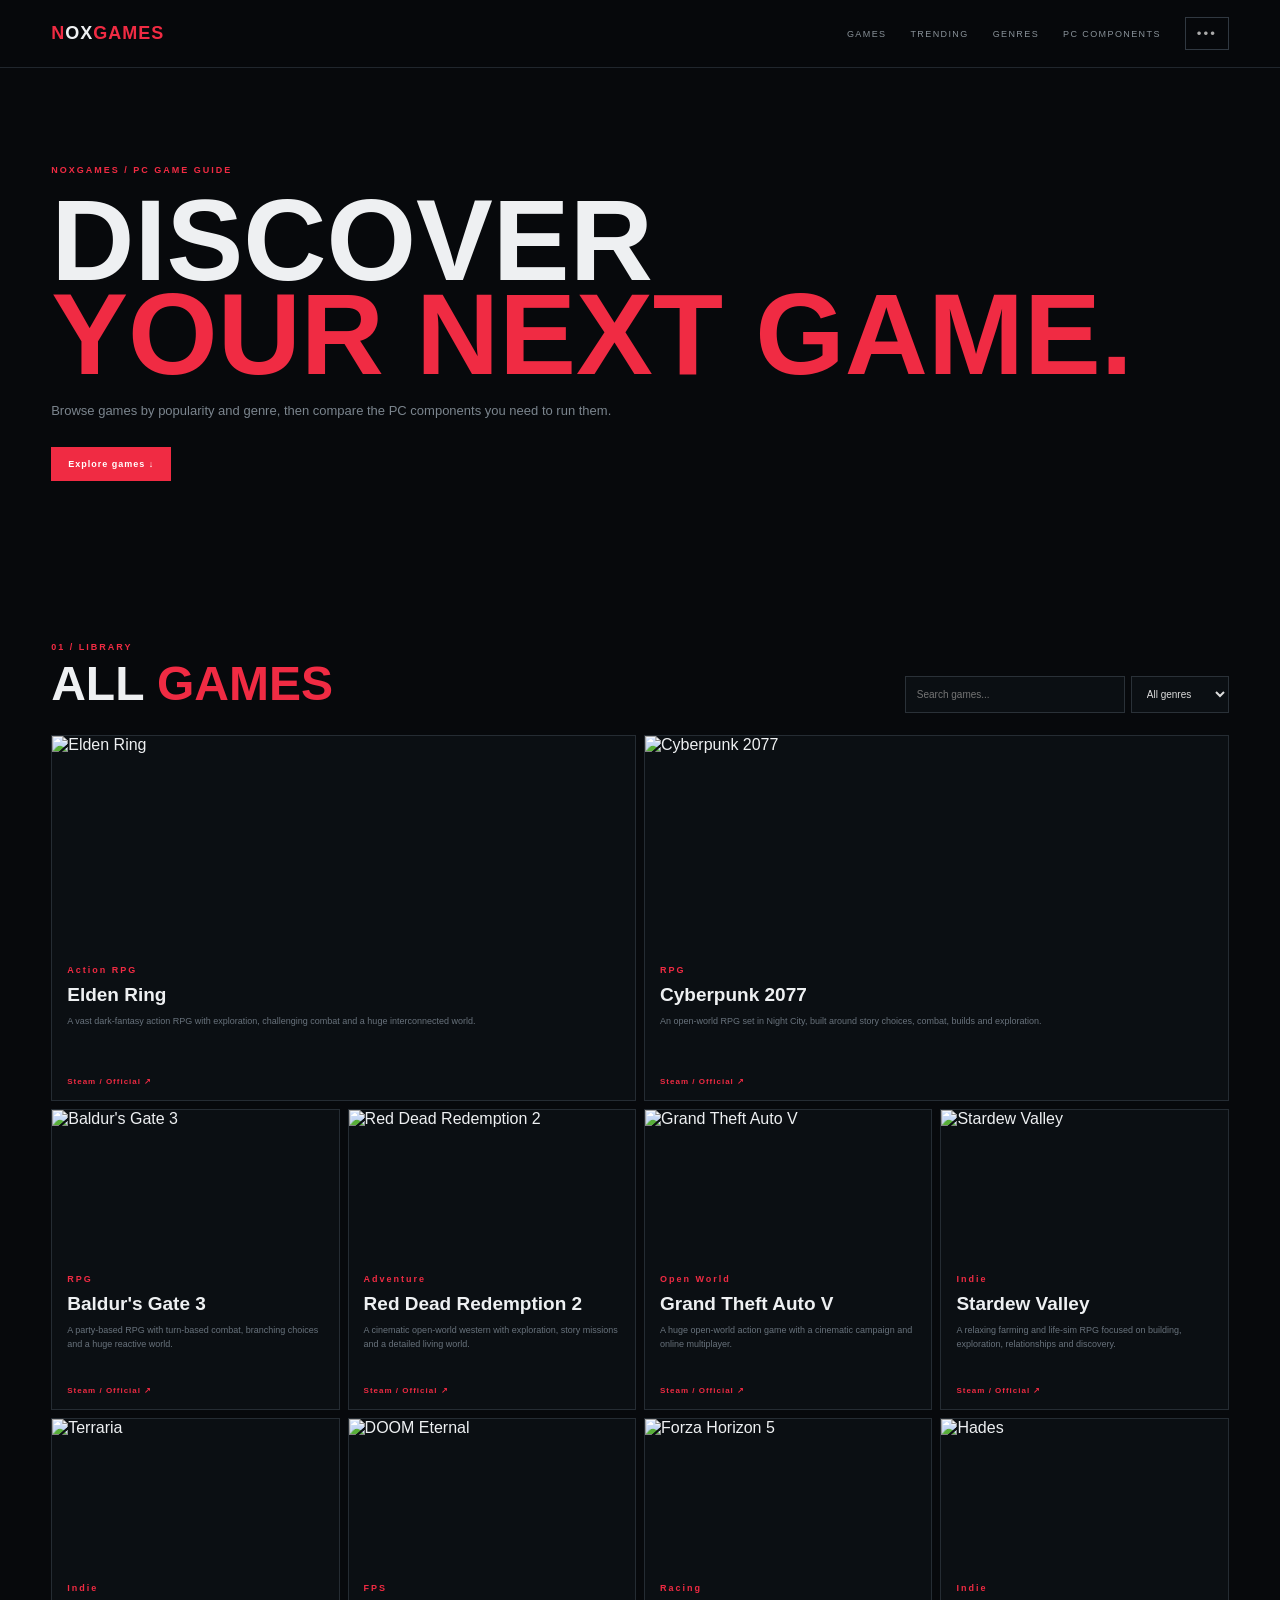
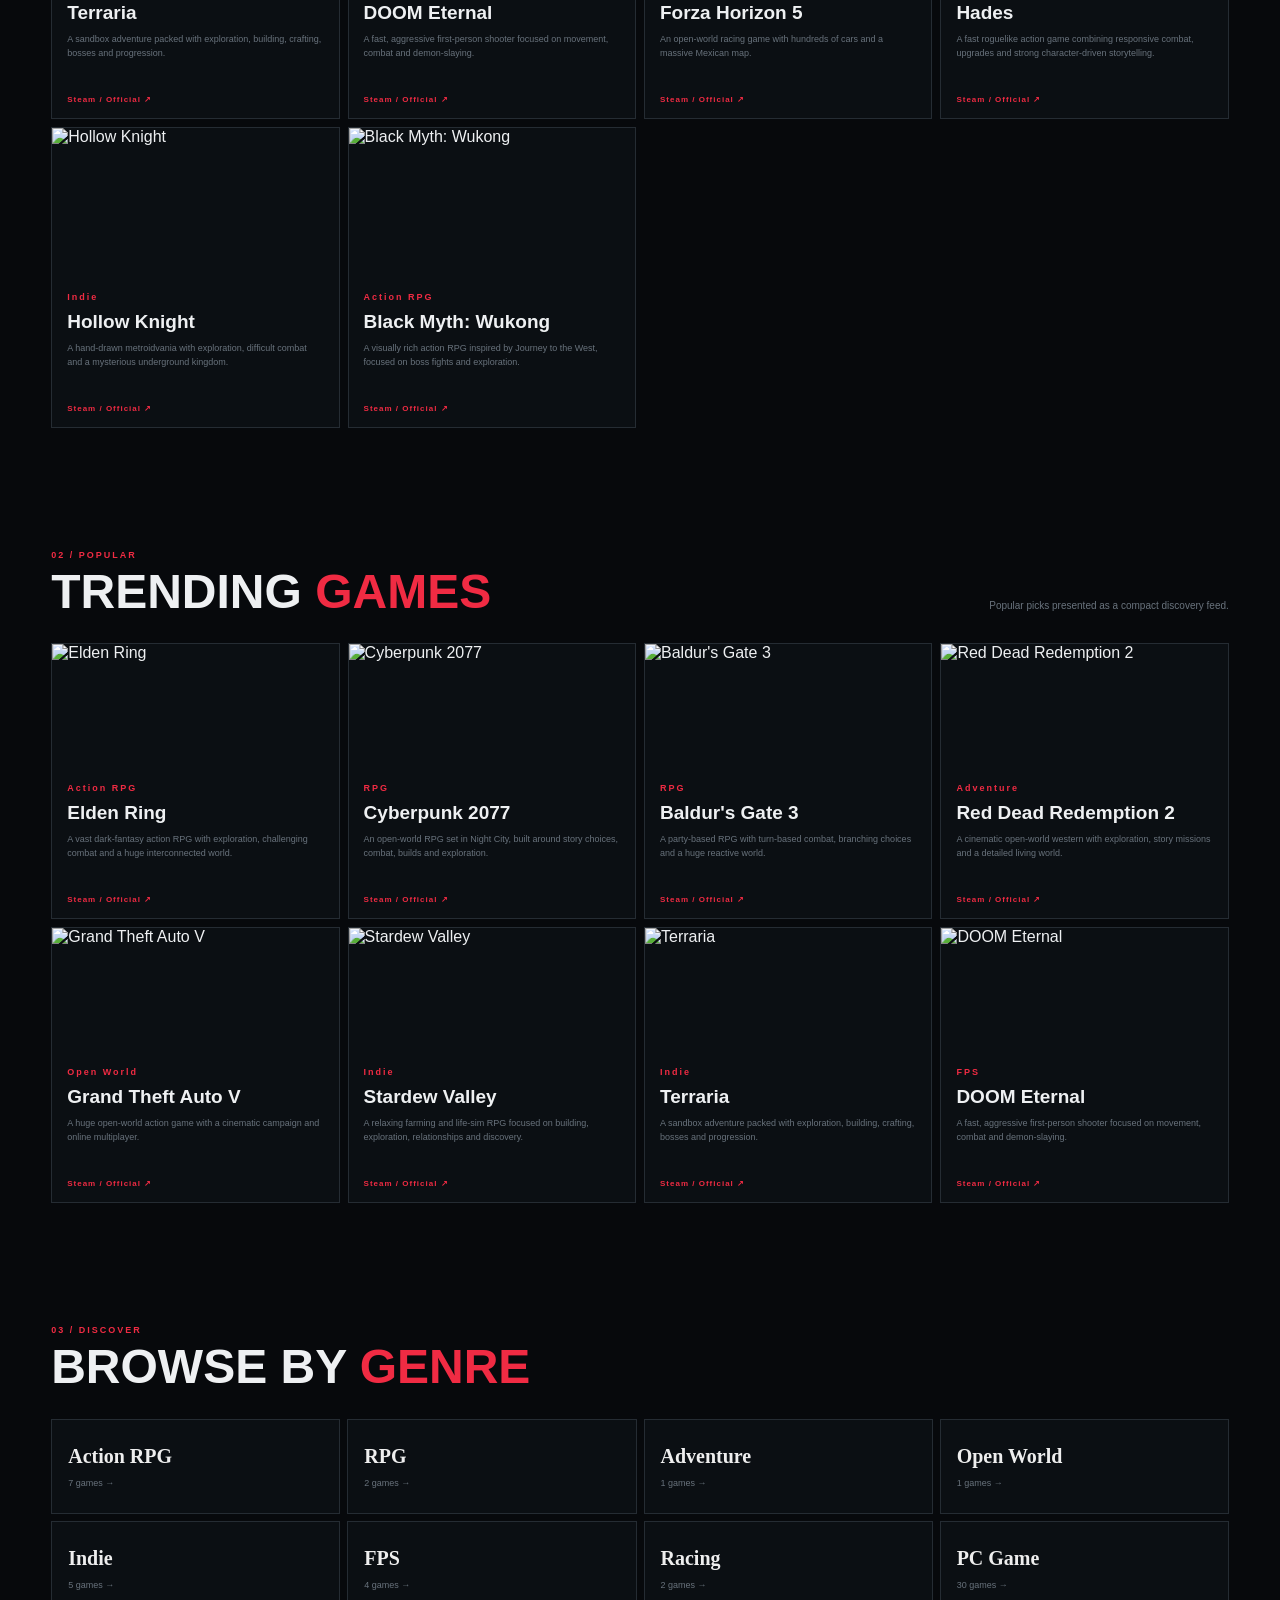
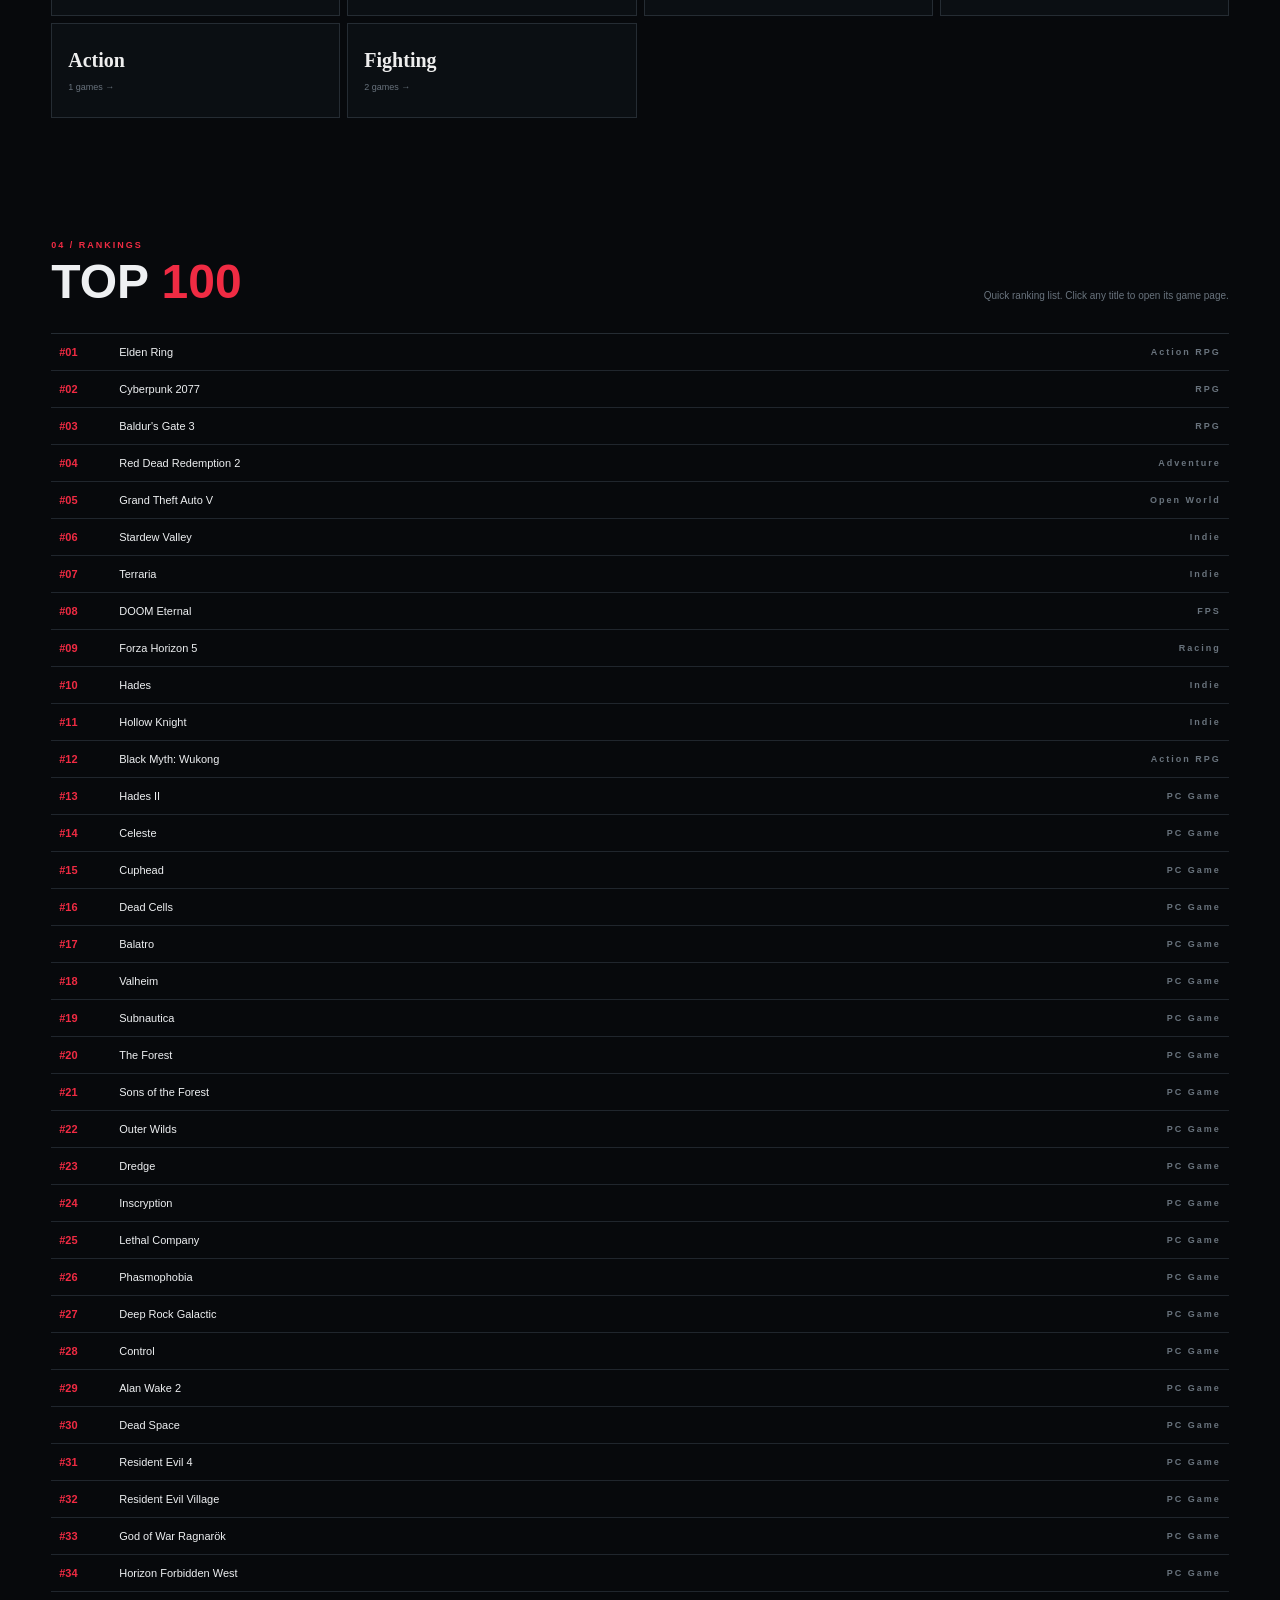
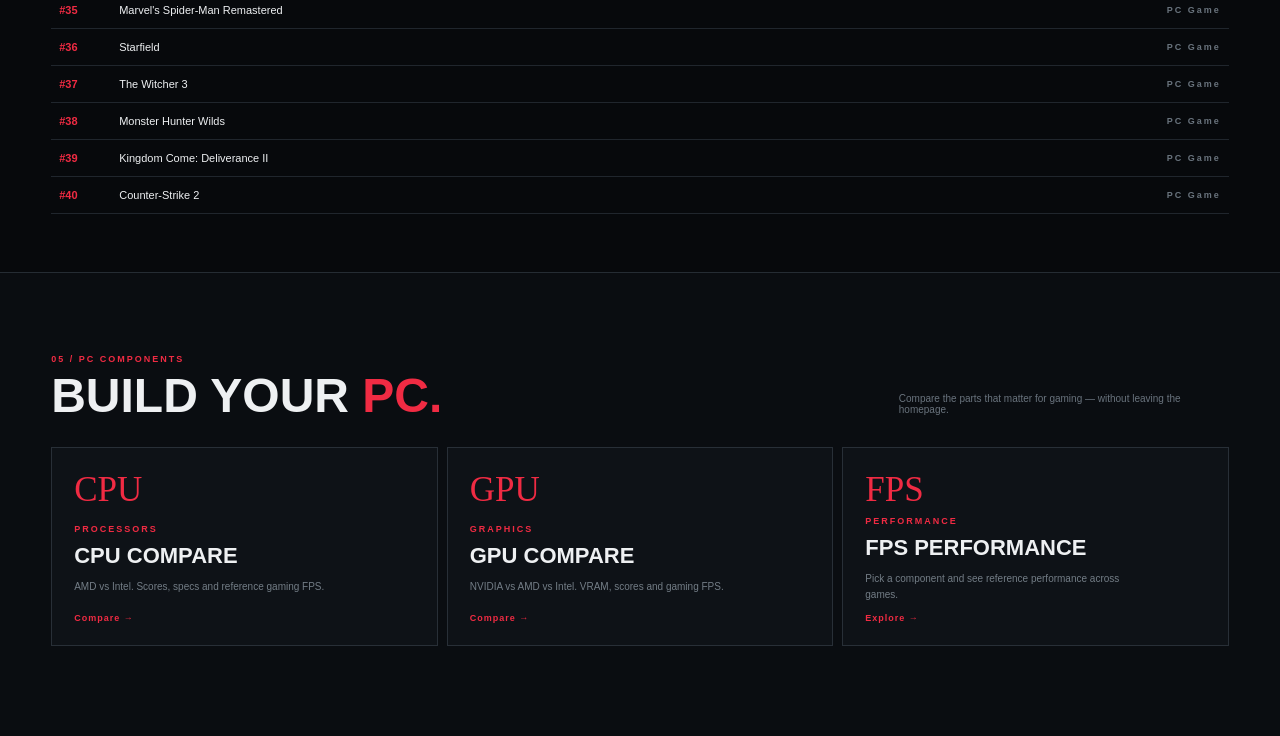
==== commit 154ba874: "Add files via upload" ====
--- a/index.html
+++ b/index.html
@@ -2,41 +2,21 @@
 <html lang="en"><head><meta charset="utf-8"><meta name="viewport" content="width=device-width,initial-scale=1">
 <title>NOXGAMES — PC Games & Hardware</title><link rel="stylesheet" href="styles.css"></head>
 <body>
-<header><div class="wrap nav"><a class="logo" href="#"><b>N</b>OX<span>GAMES</span></a>
-<nav><a href="#games">All Games</a><a href="#trending">Trending</a><a href="#genres">Genres</a><a href="#hardware">Hardware</a><button id="toolsBtn">•••</button></nav></div></header>
+<header><div class="wrap nav"><a class="logo" href="#"><b>N</b>OX<span>GAMES</span></a><nav><a href="#games">GAMES</a><a href="#trending">TRENDING</a><a href="#genres">GENRES</a><a href="#hardware">PC COMPONENTS</a><button id="toolsBtn">•••</button></nav></div></header>
+<main>
+<section class="hero wrap"><div><div class="eyebrow">NOXGAMES / PC GAME GUIDE</div><h1>DISCOVER<br><span>YOUR NEXT GAME.</span></h1><p>Browse games by popularity and genre, then compare the PC components you need to run them.</p><a class="primary" href="#games">Explore games ↓</a></div></section>
+<section class="wrap section" id="games"><div class="section-head"><div><small>01 / LIBRARY</small><h2>ALL <span>GAMES</span></h2></div><div class="search"><input id="search" placeholder="Search games..."><select id="genreFilter"><option>All genres</option></select></div></div><div class="featured" id="featured"></div></section>
+<section class="wrap section" id="trending"><div class="section-head"><div><small>02 / POPULAR</small><h2>TRENDING <span>GAMES</span></h2></div><p>Popular picks presented as a compact discovery feed.</p></div><div class="game-row" id="trendingGrid"></div></section>
+<section class="wrap section" id="genres"><div class="section-head"><div><small>03 / DISCOVER</small><h2>BROWSE BY <span>GENRE</span></h2></div></div><div class="genre-grid" id="genreGrid"></div></section>
+<section class="wrap section" id="top100"><div class="section-head"><div><small>04 / RANKINGS</small><h2>TOP <span>100</span></h2></div><p>Quick ranking list. Click any title to open its game page.</p></div><div class="rank-list" id="rankList"></div></section>
 
-<main>
-<section class="hero wrap"><div><div class="eyebrow">NOXGAMES / PC GAME GUIDE</div><h1>DISCOVER<br><span>YOUR NEXT GAME.</span></h1><p>Browse games by popularity and genre, open detailed game pages, then scroll down when you're ready to check the hardware.</p><a class="primary" href="#games">Explore games ↓</a></div></section>
-
-<section class="wrap section" id="games">
-<div class="section-head"><div><small>01 / LIBRARY</small><h2>ALL <span>GAMES</span></h2></div><div class="search"><input id="search" placeholder="Search games..."><select id="genreFilter"><option>All genres</option></select></div></div>
-<div class="featured" id="featured"></div>
-</section>
-
-<section class="wrap section" id="trending">
-<div class="section-head"><div><small>02 / POPULAR</small><h2>TRENDING <span>GAMES</span></h2></div><p>Popular picks presented as a compact discovery feed.</p></div>
-<div class="game-row" id="trendingGrid"></div>
-</section>
-
-<section class="wrap section" id="genres">
-<div class="section-head"><div><small>03 / DISCOVER</small><h2>BROWSE BY <span>GENRE</span></h2></div></div>
-<div class="genre-grid" id="genreGrid"></div>
-</section>
-
-<section class="wrap section" id="top100">
-<div class="section-head"><div><small>04 / RANKINGS</small><h2>TOP <span>100</span></h2></div><p>Quick ranking list. Click any title to open its game page.</p></div>
-<div class="rank-list" id="rankList"></div>
-</section>
-
-<section class="hardware-intro" id="hardware">
-<div class="wrap hardware-inner">
-<div><small>05 / HARDWARE LAB</small><h2>NOW LET'S TALK<br><span>HARDWARE.</span></h2><p>Done browsing games? Compare CPUs, GPUs and reference gaming FPS performance below.</p></div>
-<a class="primary" href="hardware.html">Open Hardware Lab →</a>
-</div>
-</section>
+<section class="components" id="hardware"><div class="wrap">
+<div class="section-head"><div><small>05 / PC COMPONENTS</small><h2>BUILD YOUR <span>PC.</span></h2></div><p>Compare the parts that matter for gaming — without leaving the homepage.</p></div>
+<div class="component-grid">
+<a class="component-card" href="hardware.html#cpu"><div class="component-icon">CPU</div><div><small>PROCESSORS</small><h3>CPU COMPARE</h3><p>AMD vs Intel. Scores, specs and reference gaming FPS.</p></div><b>Compare →</b></a>
+<a class="component-card" href="hardware.html#gpu"><div class="component-icon">GPU</div><div><small>GRAPHICS</small><h3>GPU COMPARE</h3><p>NVIDIA vs AMD vs Intel. VRAM, scores and gaming FPS.</p></div><b>Compare →</b></a>
+<a class="component-card" href="hardware.html#fps"><div class="component-icon">FPS</div><div><small>PERFORMANCE</small><h3>FPS PERFORMANCE</h3><p>Pick a component and see reference performance across games.</p></div><b>Explore →</b></a>
+</div></div></section>
 </main>
-
-<div id="toolsPanel"><div class="panel-head"><b>QUICK ACCESS</b><button id="closeTools">×</button></div>
-<a href="#games">🎮 Games</a><a href="#trending">🔥 Trending</a><a href="#genres">▦ Genres</a><a href="#top100">🏆 Top 100</a><a href="hardware.html#cpu">🧠 CPU Compare</a><a href="hardware.html#gpu">🎮 GPU Compare</a><a href="hardware.html#fps">📊 FPS Performance</a></div><div id="overlay"></div>
-
-<script>const GAMES=[["Elden Ring", "Action RPG", "https://cdn.cloudflare.steamstatic.com/steam/apps/1245620/header.jpg", "https://store.steampowered.com/app/1245620/ELDEN_RING/", "A vast dark-fantasy action RPG with exploration, challenging combat and a huge interconnected world."], ["Cyberpunk 2077", "RPG", "https://cdn.cloudflare.steamstatic.com/steam/apps/1091500/header.jpg", "https://store.steampowered.com/app/1091500/Cyberpunk_2077/", "An open-world RPG set in Night City, built around story choices, combat, builds and exploration."], ["Baldur's Gate 3", "RPG", "https://cdn.cloudflare.steamstatic.com/steam/apps/1086940/header.jpg", "https://store.steampowered.com/app/1086940/Baldurs_Gate_3/", "A party-based RPG with turn-based combat, branching choices and a huge reactive world."], ["Red Dead Redemption 2", "Adventure", "https://cdn.cloudflare.steamstatic.com/steam/apps/1174180/header.jpg", "https://store.steampowered.com/app/1174180/Red_Dead_Redemption_2/", "A cinematic open-world western with exploration, story missions and a detailed living world."], ["Grand Theft Auto V", "Open World", "https://cdn.cloudflare.steamstatic.com/steam/apps/271590/header.jpg", "https://store.steampowered.com/app/271590/Grand_Theft_Auto_V/", "A huge open-world action game with a cinematic campaign and online multiplayer."], ["Stardew Valley", "Indie", "https://cdn.cloudflare.steamstatic.com/steam/apps/413150/header.jpg", "https://store.steampowered.com/app/413150/Stardew_Valley/", "A relaxing farming and life-sim RPG focused on building, exploration, relationships and discovery."], ["Terraria", "Indie", "https://cdn.cloudflare.steamstatic.com/steam/apps/105600/header.jpg", "https://store.steampowered.com/app/105600/Terraria/", "A sandbox adventure packed with exploration, building, crafting, bosses and progression."], ["DOOM Eternal", "FPS", "https://cdn.cloudflare.steamstatic.com/steam/apps/782330/header.jpg", "https://store.steampowered.com/app/782330/DOOM_Eternal/", "A fast, aggressive first-person shooter focused on movement, combat and demon-slaying."], ["Forza Horizon 5", "Racing", "https://cdn.cloudflare.steamstatic.com/steam/apps/1551360/header.jpg", "https://store.steampowered.com/app/1551360/Forza_Horizon_5/", "An open-world racing game with hundreds of cars and a massive Mexican map."], ["Hades", "Indie", "https://cdn.cloudflare.steamstatic.com/steam/apps/1145360/header.jpg", "https://store.steampowered.com/app/1145360/Hades/", "A fast roguelike action game combining responsive combat, upgrades and strong character-driven storytelling."], ["Hollow Knight", "Indie", "https://cdn.cloudflare.steamstatic.com/steam/apps/367520/header.jpg", "https://store.steampowered.com/app/367520/Hollow_Knight/", "A hand-drawn metroidvania with exploration, difficult combat and a mysterious underground kingdom."], ["Black Myth: Wukong", "Action RPG", "https://cdn.cloudflare.steamstatic.com/steam/apps/2358720/header.jpg", "https://store.steampowered.com/app/2358720/Black_Myth_Wukong/", "A visually rich action RPG inspired by Journey to the West, focused on boss fights and exploration."], ["Hades II", "PC Game", "https://cdn.cloudflare.steamstatic.com/steam/apps/1245620/header.jpg", "https://store.steampowered.com/search/?term=Hades+II", "Explore Hades II, including its gameplay, store information and PC hardware considerations."], ["Celeste", "PC Game", "https://cdn.cloudflare.steamstatic.com/steam/apps/1245620/header.jpg", "https://store.steampowered.com/search/?term=Celeste", "Explore Celeste, including its gameplay, store information and PC hardware considerations."], ["Cuphead", "PC Game", "https://cdn.cloudflare.steamstatic.com/steam/apps/1245620/header.jpg", "https://store.steampowered.com/search/?term=Cuphead", "Explore Cuphead, including its gameplay, store information and PC hardware considerations."], ["Dead Cells", "PC Game", "https://cdn.cloudflare.steamstatic.com/steam/apps/1245620/header.jpg", "https://store.steampowered.com/search/?term=Dead+Cells", "Explore Dead Cells, including its gameplay, store information and PC hardware considerations."], ["Balatro", "PC Game", "https://cdn.cloudflare.steamstatic.com/steam/apps/1245620/header.jpg", "https://store.steampowered.com/search/?term=Balatro", "Explore Balatro, including its gameplay, store information and PC hardware considerations."], ["Valheim", "PC Game", "https://cdn.cloudflare.steamstatic.com/steam/apps/1245620/header.jpg", "https://store.steampowered.com/search/?term=Valheim", "Explore Valheim, including its gameplay, store information and PC hardware considerations."], ["Subnautica", "PC Game", "https://cdn.cloudflare.steamstatic.com/steam/apps/1245620/header.jpg", "https://store.steampowered.com/search/?term=Subnautica", "Explore Subnautica, including its gameplay, store information and PC hardware considerations."], ["The Forest", "PC Game", "https://cdn.cloudflare.steamstatic.com/steam/apps/1245620/header.jpg", "https://store.steampowered.com/search/?term=The+Forest", "Explore The Forest, including its gameplay, store information and PC hardware considerations."], ["Sons of the Forest", "PC Game", "https://cdn.cloudflare.steamstatic.com/steam/apps/1245620/header.jpg", "https://store.steampowered.com/search/?term=Sons+of+the+Forest", "Explore Sons of the Forest, including its gameplay, store information and PC hardware considerations."], ["Outer Wilds", "PC Game", "https://cdn.cloudflare.steamstatic.com/steam/apps/1245620/header.jpg", "https://store.steampowered.com/search/?term=Outer+Wilds", "Explore Outer Wilds, including its gameplay, store information and PC hardware considerations."], ["Dredge", "PC Game", "https://cdn.cloudflare.steamstatic.com/steam/apps/1245620/header.jpg", "https://store.steampowered.com/search/?term=Dredge", "Explore Dredge, including its gameplay, store information and PC hardware considerations."], ["Inscryption", "PC Game", "https://cdn.cloudflare.steamstatic.com/steam/apps/1245620/header.jpg", "https://store.steampowered.com/search/?term=Inscryption", "Explore Inscryption, including its gameplay, store information and PC hardware considerations."], ["Lethal Company", "PC Game", "https://cdn.cloudflare.steamstatic.com/steam/apps/1245620/header.jpg", "https://store.steampowered.com/search/?term=Lethal+Company", "Explore Lethal Company, including its gameplay, store information and PC hardware considerations."], ["Phasmophobia", "PC Game", "https://cdn.cloudflare.steamstatic.com/steam/apps/1245620/header.jpg", "https://store.steampowered.com/search/?term=Phasmophobia", "Explore Phasmophobia, including its gameplay, store information and PC hardware considerations."], ["Deep Rock Galactic", "PC Game", "https://cdn.cloudflare.steamstatic.com/steam/apps/1245620/header.jpg", "https://store.steampowered.com/search/?term=Deep+Rock+Galactic", "Explore Deep Rock Galactic, including its gameplay, store information and PC hardware considerations."], ["Control", "PC Game", "https://cdn.cloudflare.steamstatic.com/steam/apps/1245620/header.jpg", "https://store.steampowered.com/search/?term=Control", "Explore Control, including its gameplay, store information and PC hardware considerations."], ["Alan Wake 2", "PC Game", "https://cdn.cloudflare.steamstatic.com/steam/apps/1245620/header.jpg", "https://store.steampowered.com/search/?term=Alan+Wake+2", "Explore Alan Wake 2, including its gameplay, store information and PC hardware considerations."], ["Dead Space", "PC Game", "https://cdn.cloudflare.steamstatic.com/steam/apps/1245620/header.jpg", "https://store.steampowered.com/search/?term=Dead+Space", "Explore Dead Space, including its gameplay, store information and PC hardware considerations."], ["Resident Evil 4", "PC Game", "https://cdn.cloudflare.steamstatic.com/steam/apps/1245620/header.jpg", "https://store.steampowered.com/search/?term=Resident+Evil+4", "Explore Resident Evil 4, including its gameplay, store information and PC hardware considerations."], ["Resident Evil Village", "PC Game", "https://cdn.cloudflare.steamstatic.com/steam/apps/1245620/header.jpg", "https://store.steampowered.com/search/?term=Resident+Evil+Village", "Explore Resident Evil Village, including its gameplay, store information and PC hardware considerations."], ["God of War Ragnarök", "PC Game", "https://cdn.cloudflare.steamstatic.com/steam/apps/1245620/header.jpg", "https://store.steampowered.com/search/?term=God+of+War+Ragnarök", "Explore God of War Ragnarök, including its gameplay, store information and PC hardware considerations."], ["Horizon Forbidden West", "PC Game", "https://cdn.cloudflare.steamstatic.com/steam/apps/1245620/header.jpg", "https://store.steampowered.com/search/?term=Horizon+Forbidden+West", "Explore Horizon Forbidden West, including its gameplay, store information and PC hardware considerations."], ["Marvel's Spider-Man Remastered", "PC Game", "https://cdn.cloudflare.steamstatic.com/steam/apps/1245620/header.jpg", "https://store.steampowered.com/search/?term=Marvel's+Spider-Man+Remastered", "Explore Marvel's Spider-Man Remastered, including its gameplay, store information and PC hardware considerations."], ["Starfield", "PC Game", "https://cdn.cloudflare.steamstatic.com/steam/apps/1245620/header.jpg", "https://store.steampowered.com/search/?term=Starfield", "Explore Starfield, including its gameplay, store information and PC hardware considerations."], ["The Witcher 3", "PC Game", "https://cdn.cloudflare.steamstatic.com/steam/apps/1245620/header.jpg", "https://store.steampowered.com/search/?term=The+Witcher+3", "Explore The Witcher 3, including its gameplay, store information and PC hardware considerations."], ["Monster Hunter Wilds", "PC Game", "https://cdn.cloudflare.steamstatic.com/steam/apps/1245620/header.jpg", "https://store.steampowered.com/search/?term=Monster+Hunter+Wilds", "Explore Monster Hunter Wilds, including its gameplay, store information and PC hardware considerations."], ["Kingdom Come: Deliverance II", "PC Game", "https://cdn.cloudflare.steamstatic.com/steam/apps/1245620/header.jpg", "https://store.steampowered.com/search/?term=Kingdom+Come:+Deliverance+II", "Explore Kingdom Come: Deliverance II, including its gameplay, store information and PC hardware considerations."], ["Counter-Strike 2", "PC Game", "https://cdn.cloudflare.steamstatic.com/steam/apps/1245620/header.jpg", "https://store.steampowered.com/search/?term=Counter-Strike+2", "Explore Counter-Strike 2, including its gameplay, store information and PC hardware considerations."], ["Valorant", "PC Game", "https://cdn.cloudflare.steamstatic.com/steam/apps/1245620/header.jpg", "https://store.steampowered.com/search/?term=Valorant", "Explore Valorant, including its gameplay, store information and PC hardware considerations."], ["Apex Legends", "PC Game", "https://cdn.cloudflare.steamstatic.com/steam/apps/1245620/header.jpg", "https://store.steampowered.com/search/?term=Apex+Legends", "Explore Apex Legends, including its gameplay, store information and PC hardware considerations."], ["Crimson Desert", "Action RPG", "https://cdn.cloudflare.steamstatic.com/steam/apps/1245620/header.jpg", "https://store.steampowered.com/search/?term=Crimson+Desert", "Crimson Desert is available to explore on NOXGAMES with game information, PC guidance and an official store link."], ["Assassin's Creed Shadows", "Action RPG", "https://cdn.cloudflare.steamstatic.com/steam/apps/1245620/header.jpg", "https://store.steampowered.com/search/?term=Assassin's+Creed+Shadows", "Assassin's Creed Shadows is available to explore on NOXGAMES with game information, PC guidance and an official store link."], ["Dragon's Dogma 2", "Action RPG", "https://cdn.cloudflare.steamstatic.com/steam/apps/1245620/header.jpg", "https://store.steampowered.com/search/?term=Dragon's+Dogma+2", "Dragon's Dogma 2 is available to explore on NOXGAMES with game information, PC guidance and an official store link."], ["Lies of P", "Action RPG", "https://cdn.cloudflare.steamstatic.com/steam/apps/1245620/header.jpg", "https://store.steampowered.com/search/?term=Lies+of+P", "Lies of P is available to explore on NOXGAMES with game information, PC guidance and an official store link."], ["Sekiro: Shadows Die Twice", "Action", "https://cdn.cloudflare.steamstatic.com/steam/apps/1245620/header.jpg", "https://store.steampowered.com/search/?term=Sekiro:+Shadows+Die+Twice", "Sekiro: Shadows Die Twice is available to explore on NOXGAMES with game information, PC guidance and an official store link."], ["Dark Souls III", "Action RPG", "https://cdn.cloudflare.steamstatic.com/steam/apps/1245620/header.jpg", "https://store.steampowered.com/search/?term=Dark+Souls+III", "Dark Souls III is available to explore on NOXGAMES with game information, PC guidance and an official store link."], ["S.T.A.L.K.E.R. 2", "FPS", "https://cdn.cloudflare.steamstatic.com/steam/apps/1245620/header.jpg", "https://store.steampowered.com/search/?term=S.T.A.L.K.E.R.+2", "S.T.A.L.K.E.R. 2 is available to explore on NOXGAMES with game information, PC guidance and an official store link."], ["Metro Exodus", "FPS", "https://cdn.cloudflare.steamstatic.com/steam/apps/1245620/header.jpg", "https://store.steampowered.com/search/?term=Metro+Exodus", "Metro Exodus is available to explore on NOXGAMES with game information, PC guidance and an official store link."], ["Doom Eternal", "FPS", "https://cdn.cloudflare.steamstatic.com/steam/apps/1245620/header.jpg", "https://store.steampowered.com/search/?term=Doom+Eternal", "Doom Eternal is available to explore on NOXGAMES with game information, PC guidance and an official store link."], ["F1 25", "Racing", "https://cdn.cloudflare.steamstatic.com/steam/apps/1245620/header.jpg", "https://store.steampowered.com/search/?term=F1+25", "F1 25 is available to explore on NOXGAMES with game information, PC guidance and an official store link."], ["Tekken 8", "Fighting", "https://cdn.cloudflare.steamstatic.com/steam/apps/1245620/header.jpg", "https://store.steampowered.com/search/?term=Tekken+8", "Tekken 8 is available to explore on NOXGAMES with game information, PC guidance and an official store link."], ["Street Fighter 6", "Fighting", "https://cdn.cloudflare.steamstatic.com/steam/apps/1245620/header.jpg", "https://store.steampowered.com/search/?term=Street+Fighter+6", "Street Fighter 6 is available to explore on NOXGAMES with game information, PC guidance and an official store link."], ["Dave the Diver", "Indie", "https://cdn.cloudflare.steamstatic.com/steam/apps/1245620/header.jpg", "https://store.steampowered.com/search/?term=Dave+the+Diver", "Dave the Diver is available to explore on NOXGAMES with game information, PC guidance and an official store link."]];</script><script src="script.js"></script></body></html>+<div id="toolsPanel"><div class="panel-head"><b>QUICK ACCESS</b><button id="closeTools">×</button></div><a href="#games">🎮 Games</a><a href="#trending">🔥 Trending</a><a href="#genres">▦ Genres</a><a href="#top100">🏆 Top 100</a><a href="#hardware">🖥 PC Components</a><a href="hardware.html#cpu">🧠 CPU Compare</a><a href="hardware.html#gpu">🎮 GPU Compare</a><a href="hardware.html#fps">📊 FPS Performance</a></div><div id="overlay"></div>
+<script>const GAMES=[["Elden Ring", "Action RPG", "https://cdn.cloudflare.steamstatic.com/steam/apps/1245620/header.jpg", "https://store.steampowered.com/app/1245620/", "A vast dark-fantasy action RPG with exploration, challenging combat and a huge interconnected world.", {"source": "Steam", "sourceUrl": "https://store.steampowered.com/app/1245620/ELDEN_RING/", "min": {"os": "Windows 10", "cpu": "Intel Core i5-8400 / AMD Ryzen 3 3300X", "gpu": "NVIDIA GTX 1060 3GB / AMD RX 580 4GB", "ram": "12 GB", "storage": "60 GB", "dx": "DirectX 12"}, "rec": {"os": "Windows 10/11", "cpu": "Intel Core i7-8700K / AMD Ryzen 5 3600X", "gpu": "NVIDIA GTX 1070 8GB / AMD RX Vega 56 8GB", "ram": "16 GB", "storage": "60 GB", "dx": "DirectX 12"}}], ["Cyberpunk 2077", "RPG", "https://cdn.cloudflare.steamstatic.com/steam/apps/1091500/header.jpg", "https://store.steampowered.com/app/1091500/", "An open-world RPG set in Night City, built around story choices, combat, builds and exploration.", {"source": "Steam", "sourceUrl": "https://store.steampowered.com/app/1091500/Cyberpunk_2077/", "min": {"os": "64-bit Windows 10", "cpu": "Intel Core i7-6700 / AMD Ryzen 5 1600", "gpu": "GeForce GTX 1060 6GB / Radeon RX 580 8GB / Arc A380", "ram": "12 GB", "storage": "70 GB SSD", "dx": "DirectX 12"}, "rec": {"os": "64-bit Windows 10", "cpu": "Intel Core i7-12700 / AMD Ryzen 7 7800X3D", "gpu": "GeForce RTX 2060 SUPER / Radeon RX 5700 XT / Arc A770", "ram": "16 GB", "storage": "70 GB SSD", "dx": "DirectX 12"}}], ["Baldur's Gate 3", "RPG", "https://cdn.cloudflare.steamstatic.com/steam/apps/1086940/header.jpg", "https://store.steampowered.com/app/1086940/", "A party-based RPG with turn-based combat, branching choices and a huge reactive world.", {"source": "Steam", "sourceUrl": "https://store.steampowered.com/app/1086940/Baldurs_Gate_3/", "min": {"os": "Windows 10 64-bit", "cpu": "Intel i5-4690 / AMD FX 8350 / Snapdragon X Elite", "gpu": "NVIDIA GTX 970 / RX 480 / Intel Arc A380 (4GB+ VRAM)", "ram": "8 GB", "storage": "150 GB SSD", "dx": "DirectX 11"}, "rec": {"os": "Windows 10 64-bit", "cpu": "Intel i7-8700K / AMD Ryzen 5 3600", "gpu": "NVIDIA RTX 2060 Super / RX 5700 XT / Intel Arc A580 (8GB+ VRAM)", "ram": "16 GB", "storage": "150 GB SSD", "dx": "DirectX 11"}}], ["Red Dead Redemption 2", "Adventure", "https://cdn.cloudflare.steamstatic.com/steam/apps/1174180/header.jpg", "https://store.steampowered.com/app/1174180/", "A cinematic open-world western with exploration, story missions and a detailed living world.", {"source": "Steam", "sourceUrl": "https://store.steampowered.com/app/1174180/Red_Dead_Redemption_2/", "min": {"os": "Windows 10 64-bit", "cpu": "Intel Core i5-2500K / AMD FX-6300", "gpu": "NVIDIA GTX 770 2GB / AMD Radeon R9 280 3GB", "ram": "8 GB", "storage": "150 GB", "dx": "DirectX 12"}, "rec": {"os": "Windows 10 64-bit", "cpu": "Intel Core i7-4770K / AMD Ryzen 5 1500X", "gpu": "NVIDIA GTX 1060 6GB / AMD RX 480 4GB", "ram": "12 GB", "storage": "150 GB", "dx": "DirectX 12"}}], ["Grand Theft Auto V", "Open World", "https://cdn.cloudflare.steamstatic.com/steam/apps/271590/header.jpg", "https://store.steampowered.com/app/271590/", "A huge open-world action game with a cinematic campaign and online multiplayer.", {"source": "Steam", "sourceUrl": "https://store.steampowered.com/app/271590/Grand_Theft_Auto_V/", "min": {"os": "Windows 10 64-bit", "cpu": "Intel Core 2 Quad Q6600 / AMD Phenom 9850", "gpu": "NVIDIA 9800 GT 1GB / AMD HD 4870 1GB", "ram": "4 GB", "storage": "110 GB", "dx": "DirectX 10"}, "rec": {"os": "Windows 10 64-bit", "cpu": "Intel Core i5-3470 / AMD FX-8350", "gpu": "NVIDIA GTX 660 2GB / AMD HD 7870 2GB", "ram": "8 GB", "storage": "110 GB", "dx": "DirectX 10"}}], ["Stardew Valley", "Indie", "https://cdn.cloudflare.steamstatic.com/steam/apps/413150/header.jpg", "https://store.steampowered.com/app/413150/", "A relaxing farming and life-sim RPG focused on building, exploration, relationships and discovery.", {"source": "Steam", "sourceUrl": "https://store.steampowered.com/app/413150/Stardew_Valley/", "min": {"os": "Windows 10 64-bit", "cpu": "2 GHz CPU", "gpu": "256 MB video memory, shader model 3.0+", "ram": "2 GB", "storage": "500 MB", "dx": "—"}, "rec": {"os": "Windows 10 64-bit", "cpu": "2 GHz CPU or better", "gpu": "256 MB video memory or better", "ram": "2 GB", "storage": "500 MB", "dx": "—"}}], ["Terraria", "Indie", "https://cdn.cloudflare.steamstatic.com/steam/apps/105600/header.jpg", "https://store.steampowered.com/app/105600/", "A sandbox adventure packed with exploration, building, crafting, bosses and progression.", {"source": "Steam", "sourceUrl": "https://store.steampowered.com/app/105600/Terraria/", "min": {"os": "Windows 10 64-bit", "cpu": "2.0 GHz processor", "gpu": "128 MB video memory, Shader Model 2.0+", "ram": "2.5 GB", "storage": "200 MB", "dx": "9.0c"}, "rec": {"os": "Windows 10 64-bit", "cpu": "Dual Core 3.0 GHz", "gpu": "256 MB video memory", "ram": "4 GB", "storage": "200 MB", "dx": "9.0c"}}], ["DOOM Eternal", "FPS", "https://cdn.cloudflare.steamstatic.com/steam/apps/782330/header.jpg", "https://store.steampowered.com/app/782330/", "A fast, aggressive first-person shooter focused on movement, combat and demon-slaying.", {"source": "Steam", "sourceUrl": "https://store.steampowered.com/app/782330/DOOM_Eternal/", "min": {"os": "64-bit Windows 10", "cpu": "Intel Core i5-4460 / AMD Ryzen 3 1200", "gpu": "GTX 1050 Ti 4GB / GTX 1060 3GB / RX 470 4GB", "ram": "8 GB", "storage": "80 GB", "dx": "Vulkan"}, "rec": {"os": "64-bit Windows 10", "cpu": "Intel Core i7-6700K / AMD Ryzen 7 1800X", "gpu": "GTX 1080 / RTX 2060 / RX Vega 56", "ram": "8 GB", "storage": "80 GB", "dx": "Vulkan"}}], ["Forza Horizon 5", "Racing", "https://cdn.cloudflare.steamstatic.com/steam/apps/1551360/header.jpg", "https://store.steampowered.com/app/1551360/", "An open-world racing game with hundreds of cars and a massive Mexican map.", {"source": "Steam", "sourceUrl": "https://store.steampowered.com/app/1551360/Forza_Horizon_5/", "min": {"os": "Windows 10 version 18362+", "cpu": "Intel i5-4460 / AMD Ryzen 3 1200", "gpu": "GTX 970 / RX 470", "ram": "8 GB", "storage": "110 GB", "dx": "12"}, "rec": {"os": "Windows 10 version 18362+", "cpu": "Intel i5-8400 / AMD Ryzen 5 1500X", "gpu": "GTX 1070 / RX 590", "ram": "16 GB", "storage": "110 GB", "dx": "12"}}], ["Hades", "Indie", "https://cdn.cloudflare.steamstatic.com/steam/apps/1145360/header.jpg", "https://store.steampowered.com/app/1145360/", "A fast roguelike action game combining responsive combat, upgrades and strong character-driven storytelling.", {"source": "Steam", "sourceUrl": "https://store.steampowered.com/app/1145360/Hades/", "min": {"os": "Windows 7 SP1", "cpu": "Dual Core 2.4 GHz", "gpu": "1GB VRAM / DirectX 10+ support", "ram": "4 GB", "storage": "15 GB", "dx": "10"}, "rec": {"os": "Windows 7 SP1", "cpu": "Dual Core 3.0 GHz+", "gpu": "2GB VRAM / DirectX 10+ support", "ram": "8 GB", "storage": "20 GB", "dx": "10"}}], ["Hollow Knight", "Indie", "https://cdn.cloudflare.steamstatic.com/steam/apps/367520/header.jpg", "https://store.steampowered.com/app/367520/", "A hand-drawn metroidvania with exploration, difficult combat and a mysterious underground kingdom.", {"source": "Steam", "sourceUrl": "https://store.steampowered.com/app/367520/Hollow_Knight/", "min": {"os": "Windows 7", "cpu": "Intel Core 2 Duo E5200", "gpu": "GeForce 9800GTX+ (1GB)", "ram": "4 GB", "storage": "9 GB", "dx": "9.0c"}, "rec": {"os": "Windows 10", "cpu": "Intel Core i5", "gpu": "GeForce GTX 560", "ram": "8 GB", "storage": "9 GB", "dx": "11"}}], ["Black Myth: Wukong", "Action RPG", "https://cdn.cloudflare.steamstatic.com/steam/apps/2358720/header.jpg", "https://store.steampowered.com/app/2358720/", "A visually rich action RPG inspired by Journey to the West, focused on boss fights and exploration.", {"source": "Steam", "sourceUrl": "https://store.steampowered.com/app/2358720/Black_Myth_Wukong/", "min": {"os": "Windows 10 64-bit", "cpu": "Intel Core i5-8400 / AMD Ryzen 5 1600", "gpu": "GTX 1060 6GB / RX 580 8GB", "ram": "16 GB", "storage": "130 GB SSD recommended", "dx": "11/12"}, "rec": {"os": "Windows 10 64-bit", "cpu": "Intel Core i7-9700 / AMD Ryzen 5 5500", "gpu": "RTX 2060 / RX 5700 XT / Arc A750", "ram": "16 GB", "storage": "130 GB SSD", "dx": "11/12"}}], ["Hades II", "PC Game", "https://cdn.cloudflare.steamstatic.com/steam/apps/1145350/header.jpg", "https://store.steampowered.com/app/1145350/", "Explore Hades II, including its gameplay, store information and PC hardware considerations.", {"source": "Official store", "sourceUrl": "https://store.steampowered.com/app/1145350/", "min": null, "rec": null}], ["Celeste", "PC Game", "https://cdn.cloudflare.steamstatic.com/steam/apps/504230/header.jpg", "https://store.steampowered.com/app/504230/", "Explore Celeste, including its gameplay, store information and PC hardware considerations.", {"source": "Official store", "sourceUrl": "https://store.steampowered.com/app/504230/", "min": null, "rec": null}], ["Cuphead", "PC Game", "https://cdn.cloudflare.steamstatic.com/steam/apps/268910/header.jpg", "https://store.steampowered.com/app/268910/", "Explore Cuphead, including its gameplay, store information and PC hardware considerations.", {"source": "Official store", "sourceUrl": "https://store.steampowered.com/app/268910/", "min": null, "rec": null}], ["Dead Cells", "PC Game", "https://cdn.cloudflare.steamstatic.com/steam/apps/588650/header.jpg", "https://store.steampowered.com/app/588650/", "Explore Dead Cells, including its gameplay, store information and PC hardware considerations.", {"source": "Official store", "sourceUrl": "https://store.steampowered.com/app/588650/", "min": null, "rec": null}], ["Balatro", "PC Game", "https://cdn.cloudflare.steamstatic.com/steam/apps/2379780/header.jpg", "https://store.steampowered.com/app/2379780/", "Explore Balatro, including its gameplay, store information and PC hardware considerations.", {"source": "Official store", "sourceUrl": "https://store.steampowered.com/app/2379780/", "min": null, "rec": null}], ["Valheim", "PC Game", "https://cdn.cloudflare.steamstatic.com/steam/apps/892970/header.jpg", "https://store.steampowered.com/app/892970/", "Explore Valheim, including its gameplay, store information and PC hardware considerations.", {"source": "Official store", "sourceUrl": "https://store.steampowered.com/app/892970/", "min": null, "rec": null}], ["Subnautica", "PC Game", "https://cdn.cloudflare.steamstatic.com/steam/apps/264710/header.jpg", "https://store.steampowered.com/app/264710/", "Explore Subnautica, including its gameplay, store information and PC hardware considerations.", {"source": "Official store", "sourceUrl": "https://store.steampowered.com/app/264710/", "min": null, "rec": null}], ["The Forest", "PC Game", "https://cdn.cloudflare.steamstatic.com/steam/apps/242760/header.jpg", "https://store.steampowered.com/app/242760/", "Explore The Forest, including its gameplay, store information and PC hardware considerations.", {"source": "Official store", "sourceUrl": "https://store.steampowered.com/app/242760/", "min": null, "rec": null}], ["Sons of the Forest", "PC Game", "https://cdn.cloudflare.steamstatic.com/steam/apps/1326470/header.jpg", "https://store.steampowered.com/app/1326470/", "Explore Sons of the Forest, including its gameplay, store information and PC hardware considerations.", {"source": "Official store", "sourceUrl": "https://store.steampowered.com/app/1326470/", "min": null, "rec": null}], ["Outer Wilds", "PC Game", "https://cdn.cloudflare.steamstatic.com/steam/apps/753640/header.jpg", "https://store.steampowered.com/app/753640/", "Explore Outer Wilds, including its gameplay, store information and PC hardware considerations.", {"source": "Official store", "sourceUrl": "https://store.steampowered.com/app/753640/", "min": null, "rec": null}], ["Dredge", "PC Game", "https://cdn.cloudflare.steamstatic.com/steam/apps/1562430/header.jpg", "https://store.steampowered.com/app/1562430/", "Explore Dredge, including its gameplay, store information and PC hardware considerations.", {"source": "Official store", "sourceUrl": "https://store.steampowered.com/app/1562430/", "min": null, "rec": null}], ["Inscryption", "PC Game", "https://cdn.cloudflare.steamstatic.com/steam/apps/1092790/header.jpg", "https://store.steampowered.com/app/1092790/", "Explore Inscryption, including its gameplay, store information and PC hardware considerations.", {"source": "Official store", "sourceUrl": "https://store.steampowered.com/app/1092790/", "min": null, "rec": null}], ["Lethal Company", "PC Game", "https://cdn.cloudflare.steamstatic.com/steam/apps/1966720/header.jpg", "https://store.steampowered.com/app/1966720/", "Explore Lethal Company, including its gameplay, store information and PC hardware considerations.", {"source": "Official store", "sourceUrl": "https://store.steampowered.com/app/1966720/", "min": null, "rec": null}], ["Phasmophobia", "PC Game", "https://cdn.cloudflare.steamstatic.com/steam/apps/739630/header.jpg", "https://store.steampowered.com/app/739630/", "Explore Phasmophobia, including its gameplay, store information and PC hardware considerations.", {"source": "Official store", "sourceUrl": "https://store.steampowered.com/app/739630/", "min": null, "rec": null}], ["Deep Rock Galactic", "PC Game", "https://cdn.cloudflare.steamstatic.com/steam/apps/548430/header.jpg", "https://store.steampowered.com/app/548430/", "Explore Deep Rock Galactic, including its gameplay, store information and PC hardware considerations.", {"source": "Official store", "sourceUrl": "https://store.steampowered.com/app/548430/", "min": null, "rec": null}], ["Control", "PC Game", "https://cdn.cloudflare.steamstatic.com/steam/apps/870780/header.jpg", "https://store.steampowered.com/app/870780/", "Explore Control, including its gameplay, store information and PC hardware considerations.", {"source": "Official store", "sourceUrl": "https://store.steampowered.com/app/870780/", "min": null, "rec": null}], ["Alan Wake 2", "PC Game", "https://cdn.cloudflare.steamstatic.com/steam/apps/1087100/header.jpg", "https://store.steampowered.com/app/1087100/", "Explore Alan Wake 2, including its gameplay, store information and PC hardware considerations.", {"source": "Official store", "sourceUrl": "https://store.steampowered.com/app/1087100/", "min": null, "rec": null}], ["Dead Space", "PC Game", "https://cdn.cloudflare.steamstatic.com/steam/apps/1693980/header.jpg", "https://store.steampowered.com/app/1693980/", "Explore Dead Space, including its gameplay, store information and PC hardware considerations.", {"source": "Official store", "sourceUrl": "https://store.steampowered.com/app/1693980/", "min": null, "rec": null}], ["Resident Evil 4", "PC Game", "https://cdn.cloudflare.steamstatic.com/steam/apps/2050650/header.jpg", "https://store.steampowered.com/app/2050650/", "Explore Resident Evil 4, including its gameplay, store information and PC hardware considerations.", {"source": "Official store", "sourceUrl": "https://store.steampowered.com/app/2050650/", "min": null, "rec": null}], ["Resident Evil Village", "PC Game", "https://cdn.cloudflare.steamstatic.com/steam/apps/1196590/header.jpg", "https://store.steampowered.com/app/1196590/", "Explore Resident Evil Village, including its gameplay, store information and PC hardware considerations.", {"source": "Official store", "sourceUrl": "https://store.steampowered.com/app/1196590/", "min": null, "rec": null}], ["God of War Ragnarök", "PC Game", "https://cdn.cloudflare.steamstatic.com/steam/apps/2322010/header.jpg", "https://store.steampowered.com/app/2322010/", "Explore God of War Ragnarök, including its gameplay, store information and PC hardware considerations.", {"source": "Official store", "sourceUrl": "https://store.steampowered.com/app/2322010/", "min": null, "rec": null}], ["Horizon Forbidden West", "PC Game", "https://cdn.cloudflare.steamstatic.com/steam/apps/2420110/header.jpg", "https://store.steampowered.com/app/2420110/", "Explore Horizon Forbidden West, including its gameplay, store information and PC hardware considerations.", {"source": "Official store", "sourceUrl": "https://store.steampowered.com/app/2420110/", "min": null, "rec": null}], ["Marvel's Spider-Man Remastered", "PC Game", "", "https://store.steampowered.com/search/?term=Marvel's+Spider-Man+Remastered", "Explore Marvel's Spider-Man Remastered, including its gameplay, store information and PC hardware considerations.", {"source": "Official store", "sourceUrl": "https://store.steampowered.com/search/?term=Marvel's+Spider-Man+Remastered", "min": null, "rec": null}], ["Starfield", "PC Game", "https://cdn.cloudflare.steamstatic.com/steam/apps/1716740/header.jpg", "https://store.steampowered.com/app/1716740/", "Explore Starfield, including its gameplay, store information and PC hardware considerations.", {"source": "Official store", "sourceUrl": "https://store.steampowered.com/app/1716740/", "min": null, "rec": null}], ["The Witcher 3", "PC Game", "https://cdn.cloudflare.steamstatic.com/steam/apps/292030/header.jpg", "https://store.steampowered.com/app/292030/", "Explore The Witcher 3, including its gameplay, store information and PC hardware considerations.", {"source": "Official store", "sourceUrl": "https://store.steampowered.com/app/292030/", "min": null, "rec": null}], ["Monster Hunter Wilds", "PC Game", "https://cdn.cloudflare.steamstatic.com/steam/apps/2246340/header.jpg", "https://store.steampowered.com/app/2246340/", "Explore Monster Hunter Wilds, including its gameplay, store information and PC hardware considerations.", {"source": "Official store", "sourceUrl": "https://store.steampowered.com/app/2246340/", "min": null, "rec": null}], ["Kingdom Come: Deliverance II", "PC Game", "https://cdn.cloudflare.steamstatic.com/steam/apps/1771300/header.jpg", "https://store.steampowered.com/app/1771300/", "Explore Kingdom Come: Deliverance II, including its gameplay, store information and PC hardware considerations.", {"source": "Official store", "sourceUrl": "https://store.steampowered.com/app/1771300/", "min": null, "rec": null}], ["Counter-Strike 2", "PC Game", "", "https://store.steampowered.com/search/?term=Counter-Strike+2", "Explore Counter-Strike 2, including its gameplay, store information and PC hardware considerations.", {"source": "Official store", "sourceUrl": "https://store.steampowered.com/search/?term=Counter-Strike+2", "min": null, "rec": null}], ["Valorant", "PC Game", "", "https://store.steampowered.com/search/?term=Valorant", "Explore Valorant, including its gameplay, store information and PC hardware considerations.", {"source": "Official store", "sourceUrl": "https://store.steampowered.com/search/?term=Valorant", "min": null, "rec": null}], ["Apex Legends", "PC Game", "", "https://store.steampowered.com/search/?term=Apex+Legends", "Explore Apex Legends, including its gameplay, store information and PC hardware considerations.", {"source": "Official store", "sourceUrl": "https://store.steampowered.com/search/?term=Apex+Legends", "min": null, "rec": null}], ["Crimson Desert", "Action RPG", "", "https://store.steampowered.com/search/?term=Crimson+Desert", "Crimson Desert is available to explore on NOXGAMES with game information, PC guidance and an official store link.", {"source": "Official store", "sourceUrl": "https://store.steampowered.com/search/?term=Crimson+Desert", "min": null, "rec": null}], ["Assassin's Creed Shadows", "Action RPG", "", "https://store.steampowered.com/search/?term=Assassin's+Creed+Shadows", "Assassin's Creed Shadows is available to explore on NOXGAMES with game information, PC guidance and an official store link.", {"source": "Official store", "sourceUrl": "https://store.steampowered.com/search/?term=Assassin's+Creed+Shadows", "min": null, "rec": null}], ["Dragon's Dogma 2", "Action RPG", "https://cdn.cloudflare.steamstatic.com/steam/apps/2054970/header.jpg", "https://store.steampowered.com/app/2054970/", "Dragon's Dogma 2 is available to explore on NOXGAMES with game information, PC guidance and an official store link.", {"source": "Official store", "sourceUrl": "https://store.steampowered.com/app/2054970/", "min": null, "rec": null}], ["Lies of P", "Action RPG", "https://cdn.cloudflare.steamstatic.com/steam/apps/1627720/header.jpg", "https://store.steampowered.com/app/1627720/", "Lies of P is available to explore on NOXGAMES with game information, PC guidance and an official store link.", {"source": "Official store", "sourceUrl": "https://store.steampowered.com/app/1627720/", "min": null, "rec": null}], ["Sekiro: Shadows Die Twice", "Action", "https://cdn.cloudflare.steamstatic.com/steam/apps/814380/header.jpg", "https://store.steampowered.com/app/814380/", "Sekiro: Shadows Die Twice is available to explore on NOXGAMES with game information, PC guidance and an official store link.", {"source": "Official store", "sourceUrl": "https://store.steampowered.com/app/814380/", "min": null, "rec": null}], ["Dark Souls III", "Action RPG", "https://cdn.cloudflare.steamstatic.com/steam/apps/374320/header.jpg", "https://store.steampowered.com/app/374320/", "Dark Souls III is available to explore on NOXGAMES with game information, PC guidance and an official store link.", {"source": "Official store", "sourceUrl": "https://store.steampowered.com/app/374320/", "min": null, "rec": null}], ["S.T.A.L.K.E.R. 2", "FPS", "", "https://store.steampowered.com/search/?term=S.T.A.L.K.E.R.+2", "S.T.A.L.K.E.R. 2 is available to explore on NOXGAMES with game information, PC guidance and an official store link.", {"source": "Official store", "sourceUrl": "https://store.steampowered.com/search/?term=S.T.A.L.K.E.R.+2", "min": null, "rec": null}], ["Metro Exodus", "FPS", "", "https://store.steampowered.com/search/?term=Metro+Exodus", "Metro Exodus is available to explore on NOXGAMES with game information, PC guidance and an official store link.", {"source": "Official store", "sourceUrl": "https://store.steampowered.com/search/?term=Metro+Exodus", "min": null, "rec": null}], ["Doom Eternal", "FPS", "", "https://store.steampowered.com/search/?term=Doom+Eternal", "Doom Eternal is available to explore on NOXGAMES with game information, PC guidance and an official store link.", {"source": "Official store", "sourceUrl": "https://store.steampowered.com/search/?term=Doom+Eternal", "min": null, "rec": null}], ["F1 25", "Racing", "", "https://store.steampowered.com/search/?term=F1+25", "F1 25 is available to explore on NOXGAMES with game information, PC guidance and an official store link.", {"source": "Official store", "sourceUrl": "https://store.steampowered.com/search/?term=F1+25", "min": null, "rec": null}], ["Tekken 8", "Fighting", "", "https://store.steampowered.com/search/?term=Tekken+8", "Tekken 8 is available to explore on NOXGAMES with game information, PC guidance and an official store link.", {"source": "Official store", "sourceUrl": "https://store.steampowered.com/search/?term=Tekken+8", "min": null, "rec": null}], ["Street Fighter 6", "Fighting", "", "https://store.steampowered.com/search/?term=Street+Fighter+6", "Street Fighter 6 is available to explore on NOXGAMES with game information, PC guidance and an official store link.", {"source": "Official store", "sourceUrl": "https://store.steampowered.com/search/?term=Street+Fighter+6", "min": null, "rec": null}], ["Dave the Diver", "Indie", "https://cdn.cloudflare.steamstatic.com/steam/apps/1868140/header.jpg", "https://store.steampowered.com/app/1868140/", "Dave the Diver is available to explore on NOXGAMES with game information, PC guidance and an official store link.", {"source": "Official store", "sourceUrl": "https://store.steampowered.com/app/1868140/", "min": null, "rec": null}]]</script><script src="script.js"></script></body></html>
--- a/styles.css
+++ b/styles.css
@@ -1 +1,6 @@
 *{box-sizing:border-box}body{margin:0;background:#07090c;color:#eef0f2;font-family:Inter,Arial,sans-serif}a{color:inherit;text-decoration:none}.wrap{width:min(1180px,92%);margin:auto}header{height:68px;border-bottom:1px solid #20262d;position:sticky;top:0;background:#07090ce8;backdrop-filter:blur(14px);z-index:10}.nav{height:100%;display:flex;align-items:center}.logo{font-size:18px;font-weight:900;letter-spacing:1px}.logo b,.logo span,h2 span,.hero h1 span{color:#f02b43}nav{margin-left:auto;display:flex;gap:24px;align-items:center}nav>a{font-size:9px;color:#89929a;letter-spacing:1.4px}nav button{background:none;border:1px solid #303841;color:#aaa;padding:8px 11px;letter-spacing:2px;cursor:pointer}.hero{min-height:510px;display:flex;align-items:center}.eyebrow,small{font-size:9px;letter-spacing:2px;color:#f02b43;font-weight:800}.hero h1{font-family:Impact,"Arial Narrow",sans-serif;font-size:clamp(70px,9vw,125px);line-height:.82;margin:18px 0}.hero p{max-width:610px;color:#7b858e;line-height:1.7;font-size:13px}.primary{display:inline-block;background:#f02b43;color:white;padding:12px 17px;font-size:9px;font-weight:900;letter-spacing:1px;margin-top:12px}.section{padding:58px 0}.section-head{display:flex;justify-content:space-between;align-items:end;margin-bottom:22px}.section-head h2{font-family:Impact,"Arial Narrow",sans-serif;font-size:48px;line-height:.9;margin:8px 0}.section-head p{color:#69737d;font-size:10px;max-width:330px}.search{display:flex;gap:6px}.search input,.search select{background:#0b0f13;border:1px solid #2a3138;color:#ddd;padding:11px;font-size:10px}.search input{width:220px}.featured{display:grid;grid-template-columns:repeat(4,1fr);gap:8px}.game-card{background:#0b0f13;border:1px solid #252c33;overflow:hidden}.game-card.wide{grid-column:span 2}.game-card img{display:block;width:100%;height:145px;object-fit:cover}.game-card.wide img{height:210px}.game-body{padding:13px 15px 7px}.game-body h3{font-family:"Arial Narrow",Arial,sans-serif;font-size:19px;margin:7px 0}.game-body p{font-size:9px;line-height:1.55;color:#68727c;min-height:38px}.official{display:block;color:#f02b43;font-size:8px;font-weight:800;letter-spacing:1px;padding:8px 15px 14px}.game-row{display:grid;grid-template-columns:repeat(4,1fr);gap:8px}.game-row .game-card img{height:120px}.genre-grid{display:grid;grid-template-columns:repeat(4,1fr);gap:7px}.genre-grid button{min-height:95px;text-align:left;background:#0b0f13;border:1px solid #252c33;color:#eee;padding:16px;cursor:pointer}.genre-grid button:hover{border-color:#f02b43}.genre-grid b{display:block;font-family:"Arial Narrow";font-size:20px}.genre-grid span{display:block;color:#68727c;font-size:9px;margin-top:10px}.rank-list{border-top:1px solid #252c33}.rank-list a{display:grid;grid-template-columns:60px 1fr 120px;padding:12px 8px;border-bottom:1px solid #20262d;font-size:11px;align-items:center}.rank-list b{color:#f02b43}.rank-list small{color:#69737d;text-align:right}.hardware-intro{border-top:1px solid #252c33;background:#0a0d11;padding:80px 0}.hardware-inner{display:flex;justify-content:space-between;align-items:center}.hardware-inner h2{font-family:Impact;font-size:55px;line-height:.9;margin:10px 0}.hardware-inner p{max-width:520px;color:#77818a;font-size:12px;line-height:1.7}#toolsPanel{position:fixed;right:-340px;top:0;width:320px;height:100vh;background:#0b0f13;border-left:1px solid #303841;z-index:30;padding:22px;transition:right .2s}#toolsPanel.open{right:0}.panel-head{display:flex;justify-content:space-between;padding-bottom:15px;border-bottom:1px solid #252c33}.panel-head button{background:none;border:0;color:#fff;font-size:22px}.panel-head b{font-size:10px}.tools-panel a,#toolsPanel>a{display:block;padding:17px 4px;border-bottom:1px solid #20262d;font-size:11px;color:#aab2b9}#overlay{position:fixed;inset:0;background:#0009;z-index:20;display:none}#overlay.show{display:block}@media(max-width:800px){nav>a{display:none}.featured,.game-row{grid-template-columns:repeat(2,1fr)}.genre-grid{grid-template-columns:repeat(2,1fr)}.section-head{display:block}.search{margin-top:15px}.hardware-inner{display:block}}@media(max-width:520px){.featured,.game-row,.genre-grid{grid-template-columns:1fr}.game-card.wide{grid-column:auto}.hero{min-height:450px}.rank-list a{grid-template-columns:45px 1fr}.rank-list small{display:none}}
+
+.no-image{height:145px;background:linear-gradient(135deg,#121820,#090c10);display:flex;flex-direction:column;justify-content:center;padding:18px}.game-card.wide .no-image{height:210px}.no-image b{font-family:Impact;font-size:22px}.no-image small{margin-top:7px}
+.components{border-top:1px solid #252c33;background:#0a0d11;padding:75px 0 90px}.component-grid{display:grid;grid-template-columns:repeat(3,1fr);gap:9px}.component-card{min-height:190px;background:#0e1217;border:1px solid #282f37;padding:22px;display:flex;flex-direction:column;justify-content:space-between;transition:.15s}.component-card:hover{border-color:#f02b43;transform:translateY(-2px)}.component-icon{font-family:Impact;font-size:35px;color:#f02b43}.component-card h3{font-family:"Arial Narrow",Arial,sans-serif;font-size:22px;margin:7px 0}.component-card p{font-size:10px;line-height:1.6;color:#737d86;max-width:270px}.component-card>b{font-size:9px;letter-spacing:1px;color:#f02b43}@media(max-width:800px){.component-grid{grid-template-columns:1fr}}
+
+.detail-top{display:grid;grid-template-columns:1.2fr 1fr;gap:40px;align-items:center}.detail-img{width:100%;height:330px;object-fit:cover}.detail-top h1{font-family:Impact,"Arial Narrow",sans-serif;font-size:70px;line-height:.9;margin:12px 0}.desc{color:#7b858e;line-height:1.8;font-size:13px}.requirements{padding:70px 0 20px;border-top:1px solid #252c33;margin-top:70px}.req-grid{display:grid;grid-template-columns:1fr 1fr;gap:10px}.req-box,.req-empty{background:#0b0f13;border:1px solid #252c33;padding:20px}.req-box h3{font-family:Impact;font-size:28px;margin:0 0 14px;color:#f02b43}.req-row{display:grid;grid-template-columns:80px 1fr;gap:12px;padding:11px 0;border-bottom:1px solid #20262d;font-size:10px}.req-row b{color:#858f98;font-size:8px;letter-spacing:1px}.req-row span{color:#d9dde0;line-height:1.4}.req-source{margin-top:15px;color:#6f7982;font-size:9px}.req-source a{color:#f02b43}.req-empty p{color:#77818a;font-size:11px;line-height:1.6}@media(max-width:800px){.detail-top,.req-grid{grid-template-columns:1fr}.detail-top h1{font-size:55px}}
